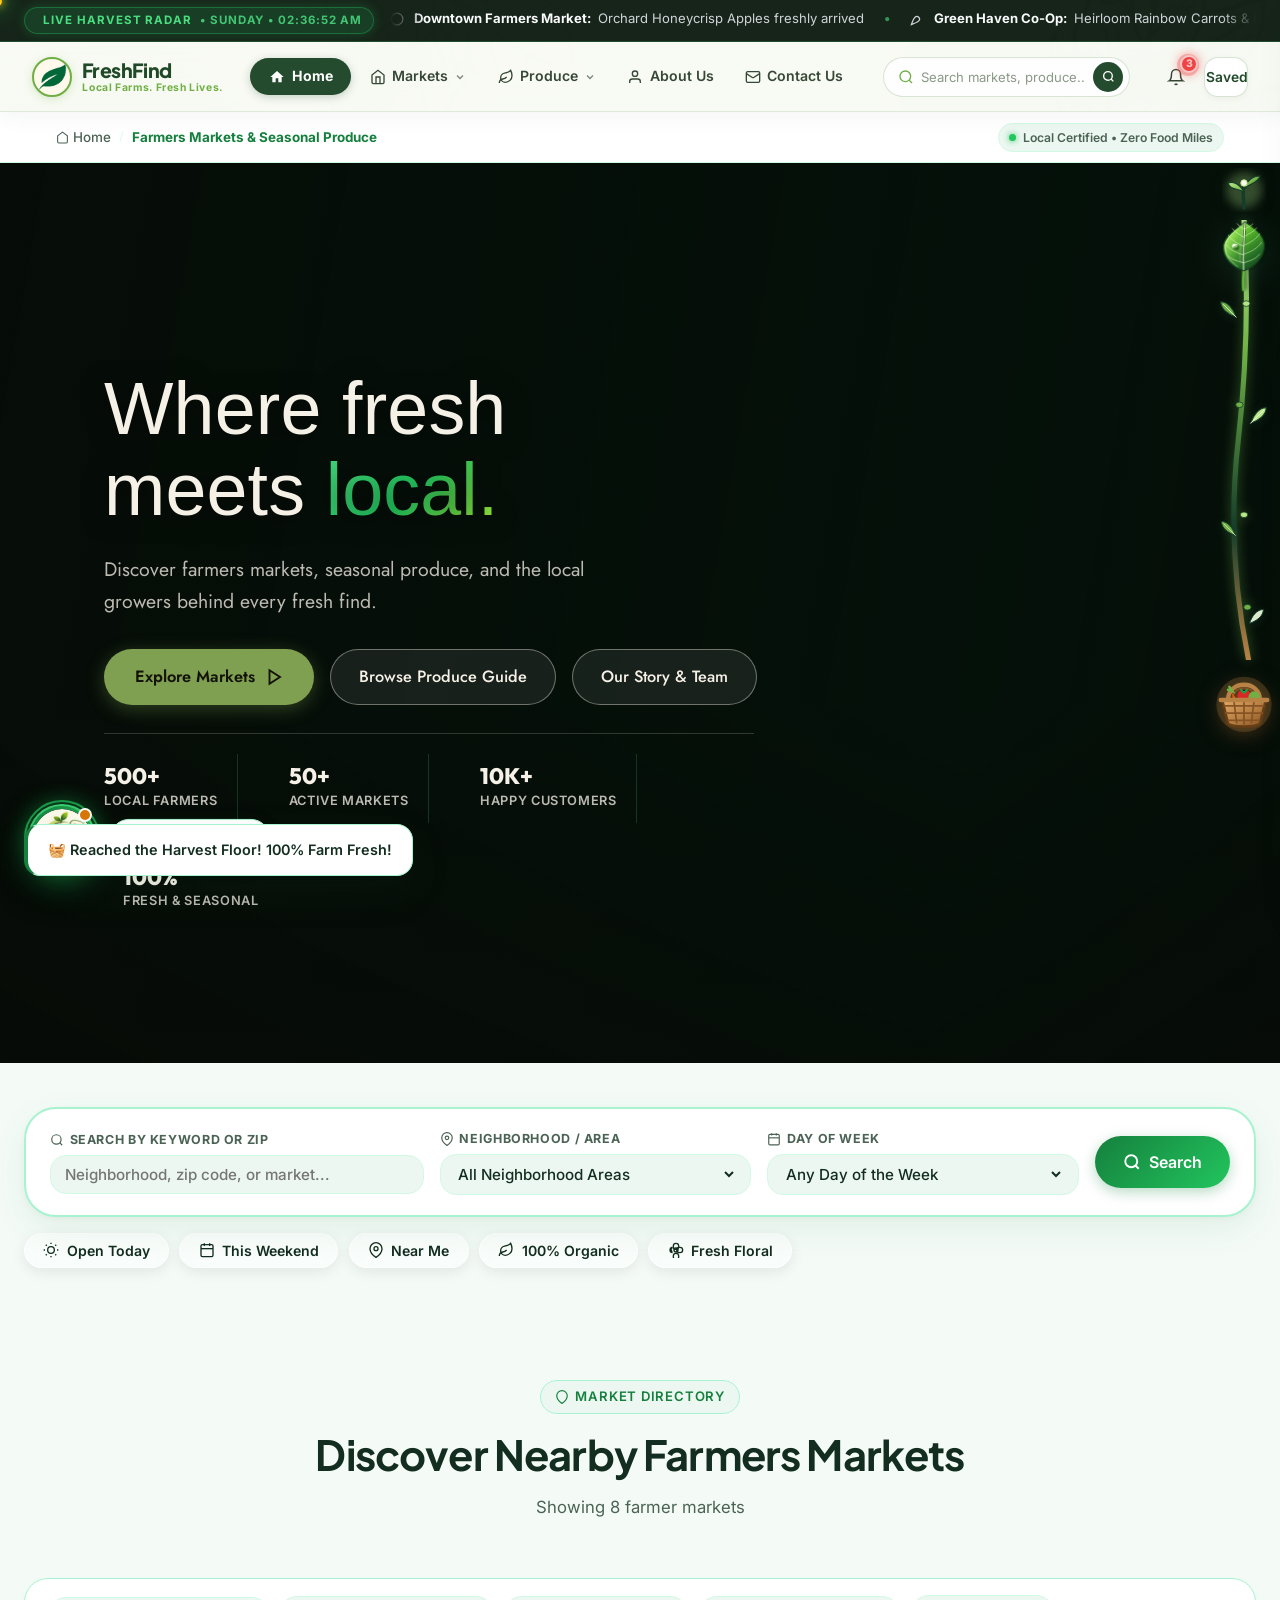
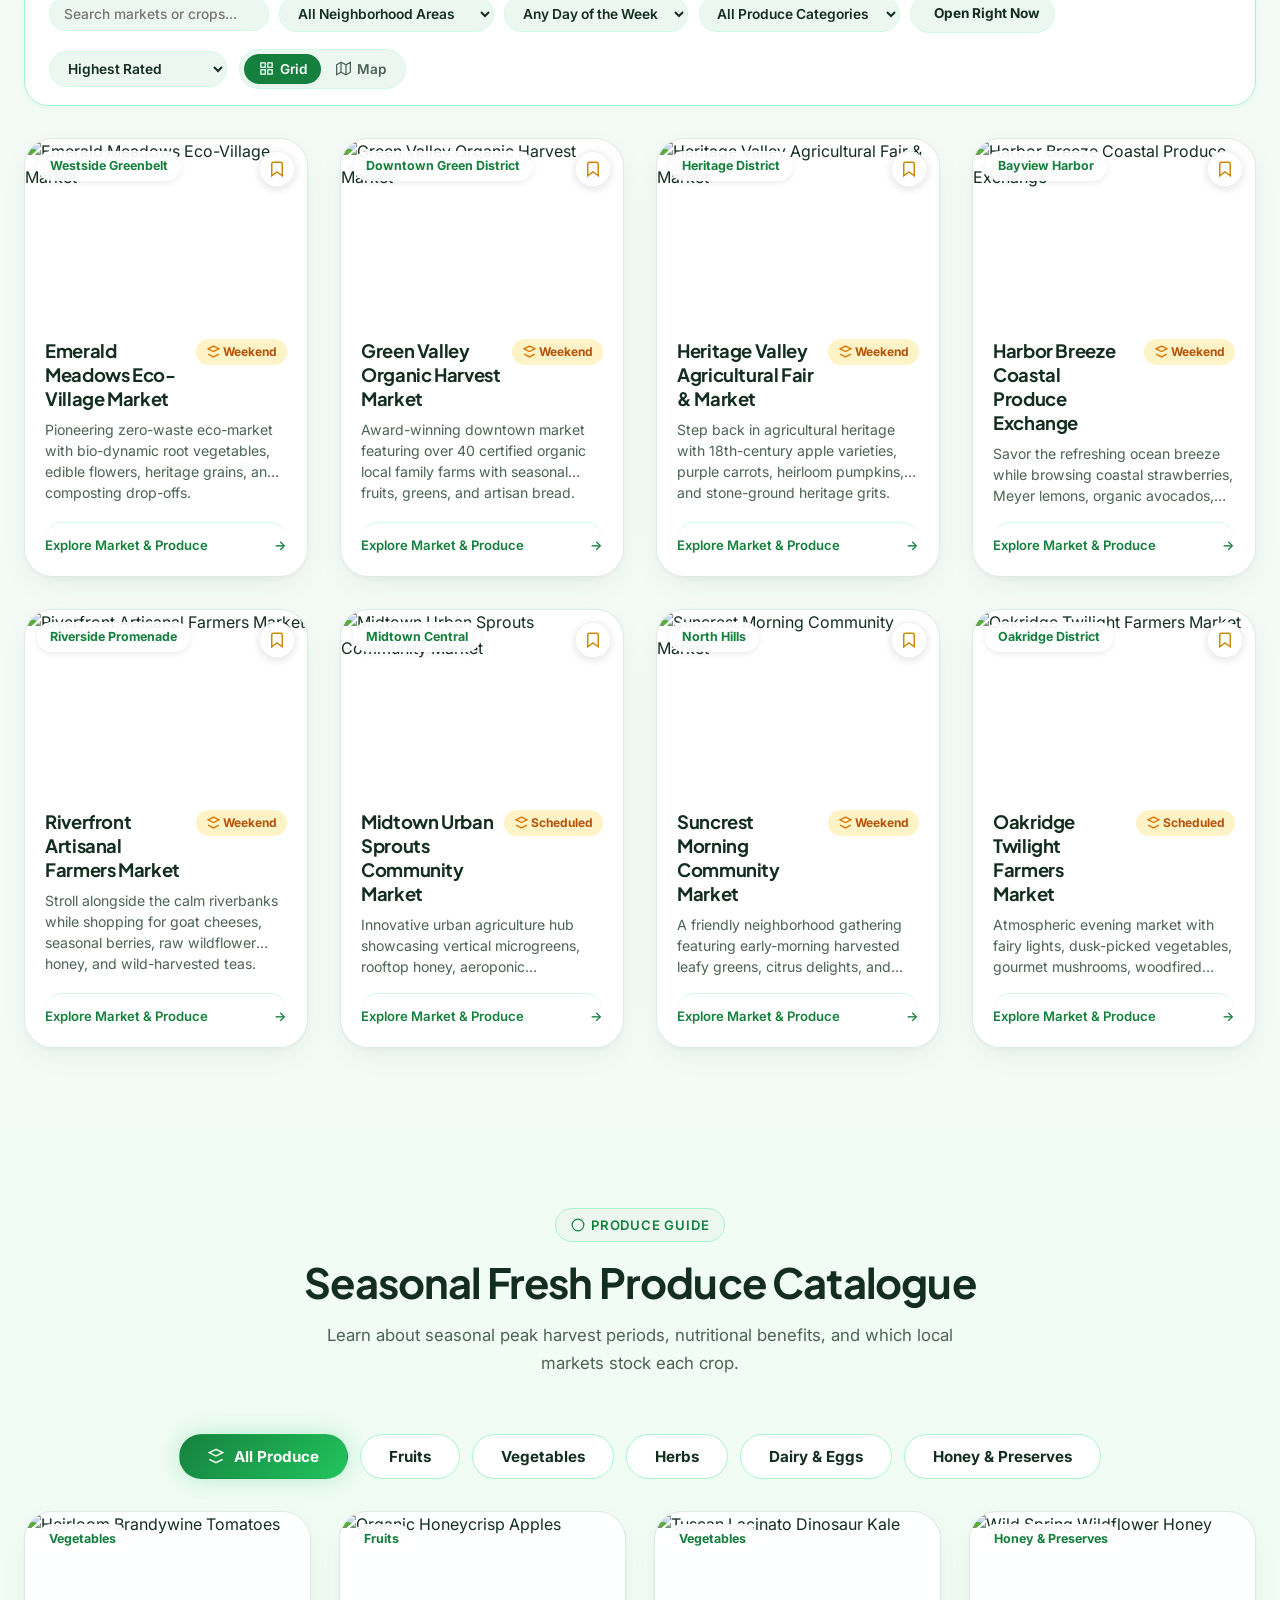
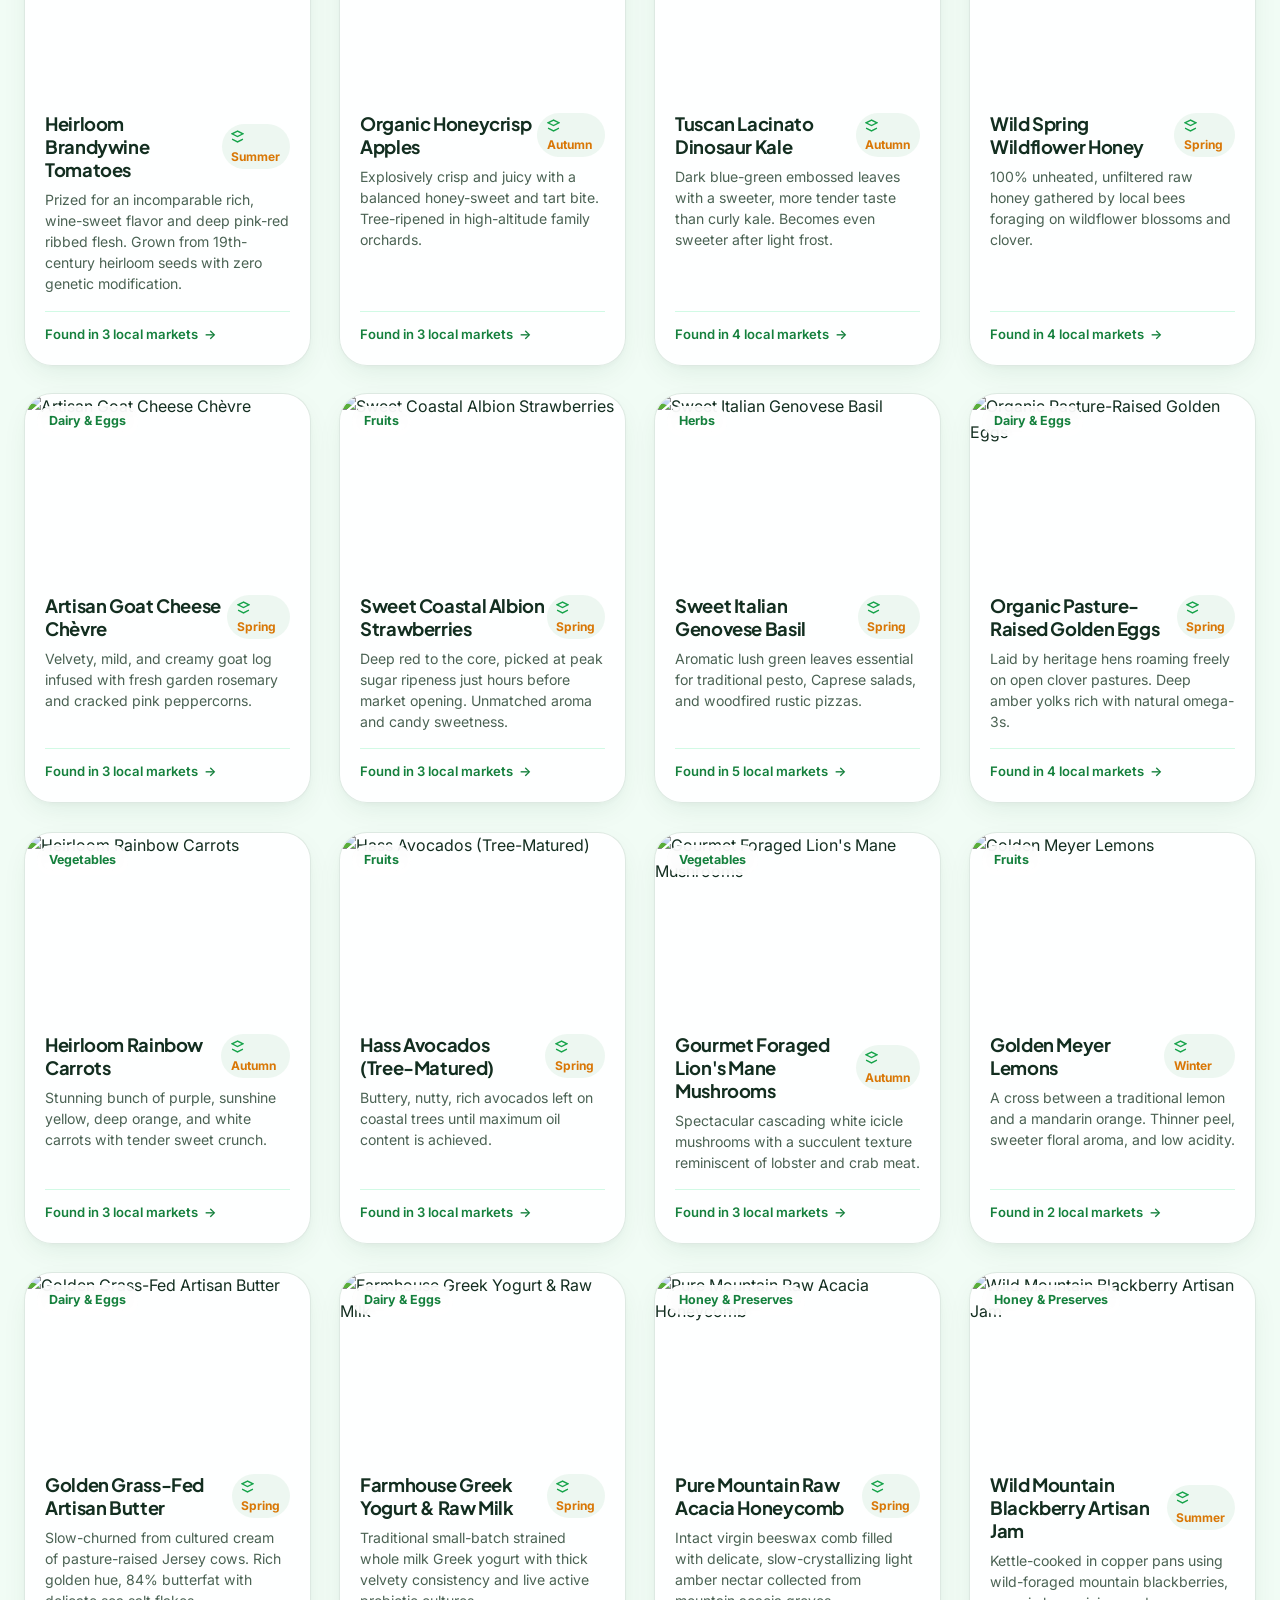
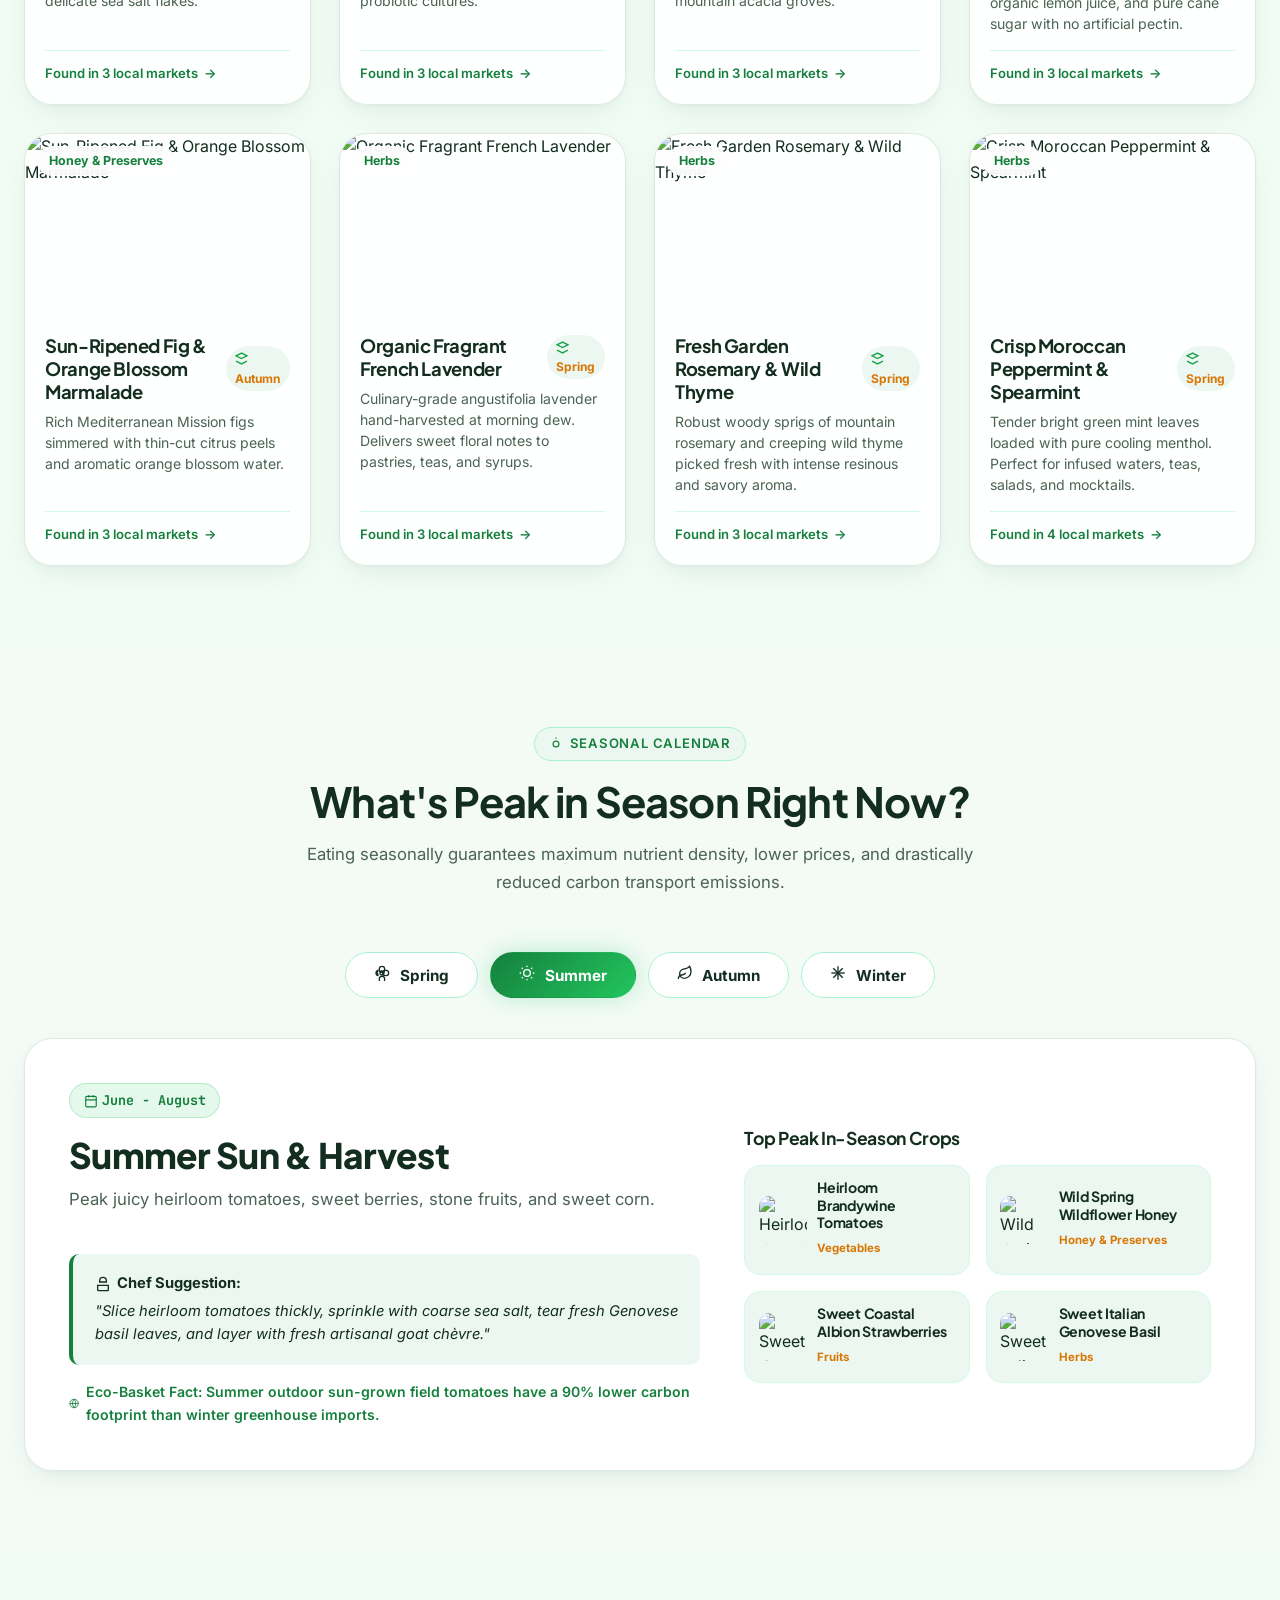
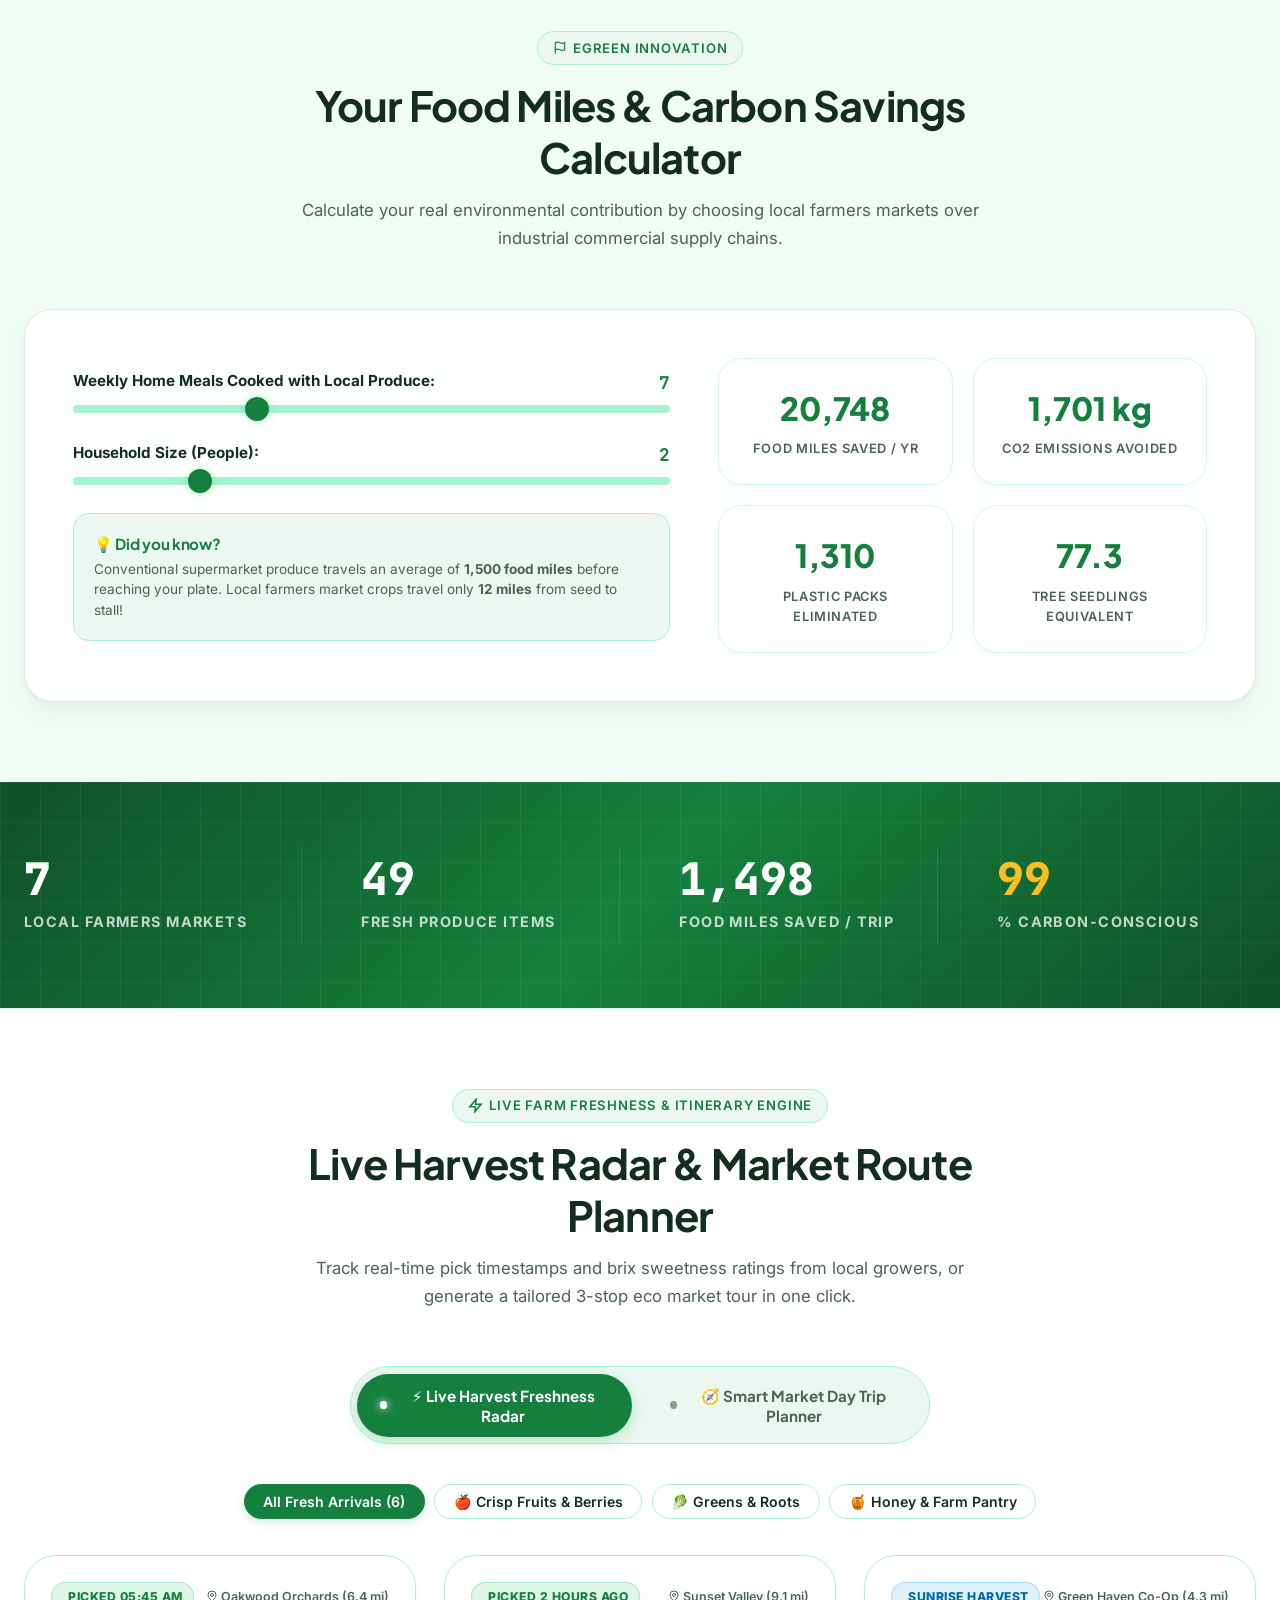
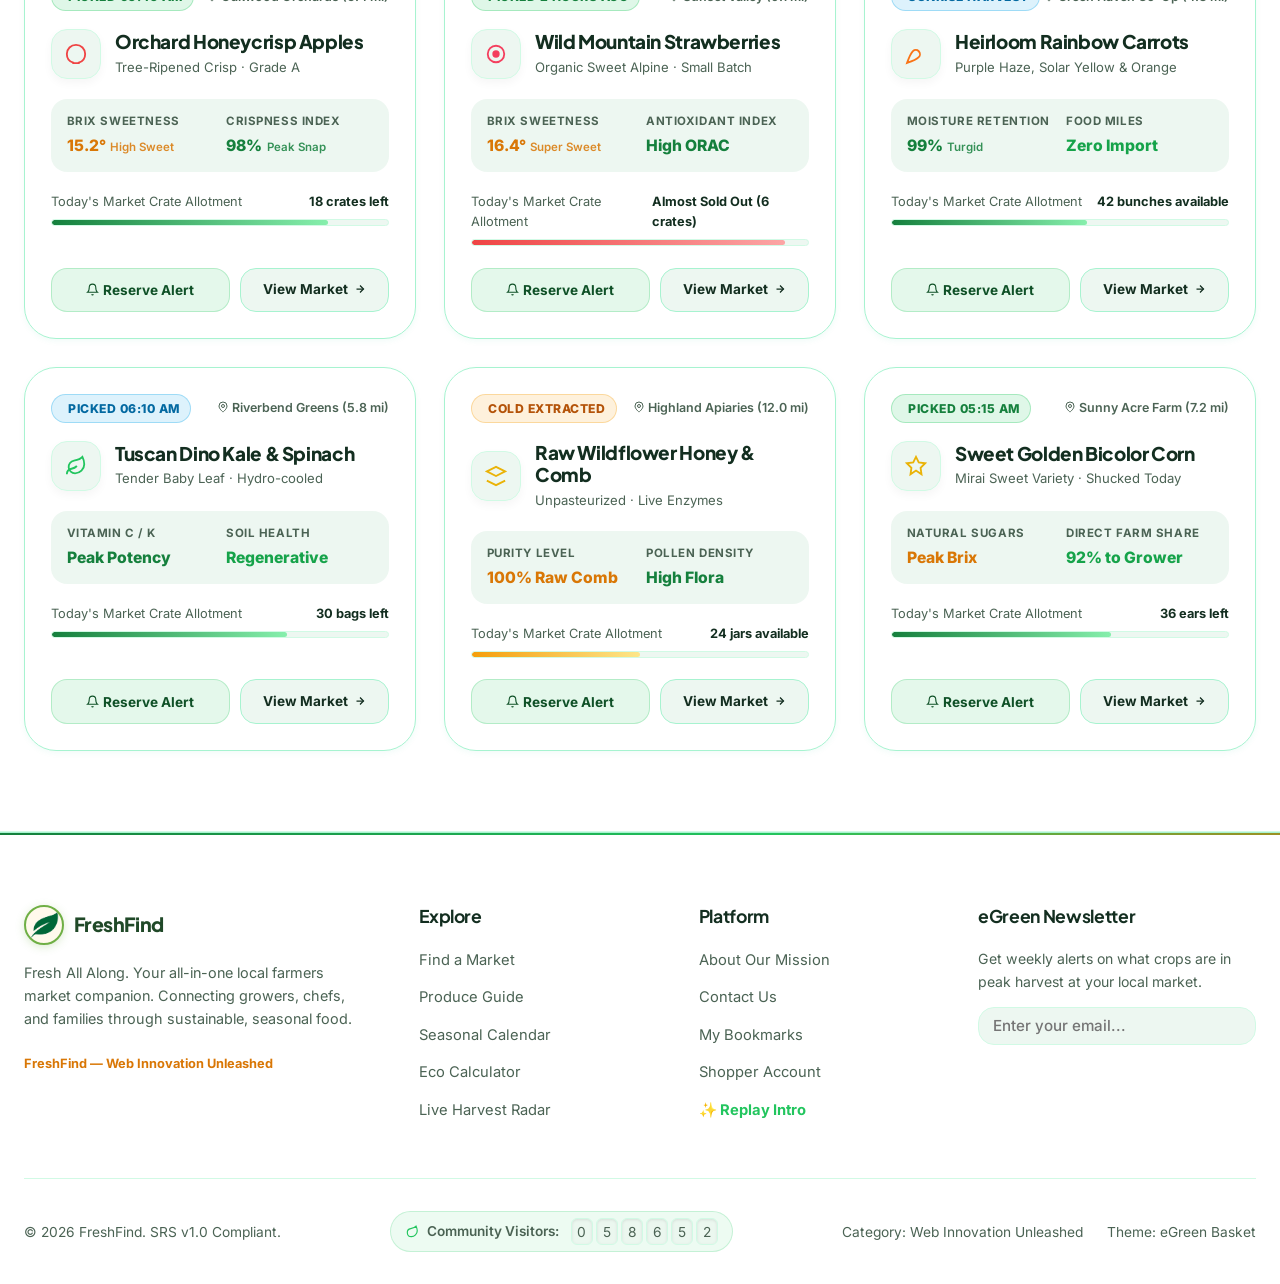
==== index.html @ 316eee08 "Complete FreshFind platform: VIP cards, seasonal calendar, bookmarks, live radar and clean UI" ====
<!DOCTYPE html>
<html lang="en" data-theme="light">
<head>
  <meta charset="UTF-8">
  <meta name="viewport" content="width=device-width, initial-scale=1.0">
  <title>FreshFind — Fresh All Along | eGreen Basket</title>
  <meta name="description" content="Discover nearby local farmers markets, check live operating schedules, explore fresh seasonal produce, and compute your eco-savings.">
  <meta name="keywords" content="FreshFind, Farmers Market, Organic Produce, Sustainable Agriculture, eGreen Basket">
  <meta name="author" content="FreshFind Innovation Team">

  <!-- Open Graph / Meta -->
  <meta property="og:title" content="FreshFind — Fresh All Along">
  <meta property="og:description" content="Find nearby farmers markets, live open schedules, seasonal crops, and eco footprint calculation.">
  <meta property="og:type" content="website">

  <!-- Google Fonts: Permanent Marker, Jost, Caveat, Playfair Display, Outfit, Plus Jakarta Sans, Inter, JetBrains Mono -->
  <link rel="preconnect" href="https://fonts.googleapis.com">
  <link rel="preconnect" href="https://fonts.gstatic.com" crossorigin>
  <link href="https://fonts.googleapis.com/css2?family=Caveat:wght@600;700&family=Inter:wght@400;500;600;700&family=JetBrains+Mono:wght@500;700;800&family=Jost:wght@400;500;600;700&family=Outfit:wght@400;500;600;700;800;900&family=Permanent+Marker&family=Playfair+Display:ital,wght@0,600;0,700;0,900;1,600;1,700&family=Plus+Jakarta+Sans:wght@500;600;700;800&display=swap" rel="stylesheet">

  <!-- Leaflet CSS for Interactive Real-Time Maps (Zero API Key needed) -->
  <link rel="stylesheet" href="https://unpkg.com/leaflet@1.9.4/dist/leaflet.css" integrity="sha256-p4NxAoJBhIIN+hmNHrzRCf9tD/miZyoHS5obTRR9BMY=" crossorigin=""/>


  <!-- FreshFind Stylesheets -->
  <link rel="stylesheet" href="css/intro.css">
  <link rel="stylesheet" href="css/main.css">
  <link rel="stylesheet" href="css/components.css">
  <link rel="stylesheet" href="css/animations.css">
  <link rel="stylesheet" href="css/responsive.css">

  <!-- GSAP & ScrollTrigger for High-Performance Scrollytelling -->
  <script src="https://cdnjs.cloudflare.com/ajax/libs/gsap/3.12.2/gsap.min.js"></script>
  <script src="https://cdnjs.cloudflare.com/ajax/libs/gsap/3.12.2/ScrollTrigger.min.js"></script>

  <!-- FreshFind Standalone Intro Controller (Immediate availability) -->
  <script src="js/introController.js"></script>

  <link rel="icon" type="image/png" href="assets/images/freshfind_logo.png">
</head>
<body>

  <!-- Background Ambient Glow Orbs -->
  <div class="bg-ambient-orb bg-ambient-orb-1" aria-hidden="true"></div>
  <div class="bg-ambient-orb bg-ambient-orb-2" aria-hidden="true"></div>
  <div class="bg-ambient-orb bg-ambient-orb-3" aria-hidden="true"></div>

  <!-- 🌿 User-Specified Botanical Garden Background Pattern (40% Opacity) -->
  <div class="site-bg-pattern" aria-hidden="true"></div>

  <!-- ==========================================================================
       🌿 CREAM THEME ORGANIC INTRO OVERLAY (Auto-Dismissing, Zero-Overlap)
       ========================================================================== -->
  <section id="scrollyIntroSection" aria-label="FreshFind Introduction">
    <!-- Intro Brand Header: Logo with Text & INTRO Badge -->
    <div class="intro-brand-header" id="introBrandHeader">
      <div class="intro-brand-logo-icon">
        <img src="assets/images/freshfind_logo.png" alt="FreshFind Organic Logo" class="intro-brand-logo-img">
      </div>
      <div class="intro-brand-text-col">
        <div class="intro-brand-title-wrap">
          <span class="intro-brand-name">FreshFind</span>
          <span class="intro-badge-pill">INTRO</span>
        </div>
        <span class="intro-brand-tagline">Fresh All Along</span>
      </div>
    </div>

    <!-- Intro Floating Stage Tracker -->
    <div class="intro-stage-tracker" id="introStageTracker">
      <div id="introNavBadge" class="intro-nav-badge"></div>
      <span id="introNavStageLabel" class="intro-nav-label">Stage I: The Harvest Basket</span>
    </div>

    <!-- Quick Skip to Platform Button -->
    <button type="button" class="intro-skip-btn" id="introSkipBtn" onclick="window.dismissFreshFindIntro()" aria-label="Skip to Platform">
      <span>Skip Intro</span>
      <svg width="14" height="14" viewBox="0 0 24 24" fill="none" stroke="currentColor" stroke-width="2.5"><line x1="5" y1="12" x2="19" y2="12"/><polyline points="12 5 19 12 12 19"/></svg>
    </button>

    <!-- PINNED VIEWPORT: Contained Inside Intro Host -->
    <div id="pin-viewport">
      <!-- Background Typography Layer -->
      <div class="bg-text-layer">
        <h2 id="bg-text-fresh">FRESH</h2>
        <h2 id="bg-text-harvest">ORGANIC</h2>
      </div>

      <!-- Ambient Glow Backing -->
      <div class="ambient-glow-container">
        <div id="ambient-glow"></div>
      </div>

      <!-- PRODUCT & BASKET ANIMATION LAYER -->
      <div class="scene-wrapper">
        <div id="scene-container">
          <!-- Vegetable 1: Carrot -->
          <div id="veg-carrot" class="produce-item">
            <img src="assets/intro/carrot.png" alt="Carrot">
          </div>

          <!-- Vegetable 2: Broccoli -->
          <div id="veg-broccoli" class="produce-item">
            <img src="assets/intro/broccoli.png" alt="Broccoli">
          </div>

          <!-- Vegetable 3: Tomato -->
          <div id="veg-tomato" class="produce-item">
            <img src="assets/intro/tomato.png" alt="Tomato">
          </div>

          <!-- Vegetable 4: Corn -->
          <div id="veg-corn" class="produce-item">
            <img src="assets/intro/corn.png" alt="Corn">
          </div>

          <!-- Vegetable 5: Grapes -->
          <div id="veg-grapes" class="produce-item">
            <img src="assets/intro/grapes.png" alt="Grapes">
          </div>

          <!-- Vegetable 6: Pineapple -->
          <div id="veg-pineapple" class="produce-item">
            <img src="assets/intro/pineapple.png" alt="Pineapple">
          </div>

          <!-- Main Basket Asset -->
          <div id="basket-wrapper" class="floating-basket">
            <img src="assets/intro/basket.png" alt="Fresh Harvest Basket">
          </div>
        </div>
      </div>
    </div>

    <!-- Interactive Overlay Card (Bottom Center) -->
    <div class="intro-action-card" id="introActionCard">
      <span class="intro-action-tagline">
        <svg width="14" height="14" viewBox="0 0 24 24" fill="none" stroke="currentColor" stroke-width="2.5"><path d="M12 2L2 7l10 5 10-5-10-5z"/><path d="M2 17l10 5 10-5"/></svg>
        Pure &amp; Organic Harvest
      </span>
      <h2 class="intro-action-heading">Daily <span>Harvest</span> Basket</h2>
      <p class="intro-action-sub">Fresh produce hand-picked from verified local family growers.</p>
      <div class="intro-action-btn-row">
        <button type="button" class="intro-enter-btn" id="enterPlatformBtn" onclick="window.dismissFreshFindIntro()">
          <span>Enter FreshFind Platform</span>
          <span class="intro-countdown-pill" id="introCountdownNum">3</span>
        </button>
      </div>
    </div>
  </section>

  <!-- 🌾 Live Farm Harvest & Market Stream Ticker (Placed Above Navigation Bar) -->
  <div class="top-live-ticker-wrap">
    <div class="ticker-pill">
      <span class="pulse-dot"></span>
      <span>LIVE HARVEST RADAR</span>
      <span style="opacity:.85;">• <span id="tickerDay"></span> • <span id="tickerClock"></span></span>
    </div>
    <div class="ticker-marquee">
      <div class="ticker-track" id="heroTickerTrack">
        <span class="ticker-item"><svg class="card-svg-icon" viewBox="0 0 24 24" fill="none" stroke="#22c55e" stroke-width="2"><path d="M12 2a10 10 0 0 0-10 10c0 4.4 2.9 8.2 7 9.5V22h6v-.5c4.1-1.3 7-5.1 7-9.5A10 10 0 0 0 12 2z"/></svg> <strong>Downtown Farmers Market:</strong> Orchard Honeycrisp Apples freshly arrived</span>
        <span class="ticker-sep">•</span>
        <span class="ticker-item"><svg class="card-svg-icon" viewBox="0 0 24 24" fill="none" stroke="#f97316" stroke-width="2"><path d="M2.27 21.7s9.87-3.5 12.73-6.36a4.5 4.5 0 0 0-6.36-6.37C5.78 11.84 2.27 21.7 2.27 21.7z"/></svg> <strong>Green Haven Co-Op:</strong> Heirloom Rainbow Carrots &amp; Baby Spinach in stock</span>
        <span class="ticker-sep">•</span>
        <span class="ticker-item"><svg class="card-svg-icon" viewBox="0 0 24 24" fill="none" stroke="#ef4444" stroke-width="2"><circle cx="12" cy="12" r="9"/></svg> <strong>Sunset Valley:</strong> Organic Wild Strawberries picked 2 hours ago</span>
        <span class="ticker-sep">•</span>
        <span class="ticker-item"><svg class="card-svg-icon" viewBox="0 0 24 24" fill="none" stroke="#eab308" stroke-width="2"><path d="M12 2L2 7l10 5 10-5-10-5z"/></svg> <strong>Highland Apiaries:</strong> Raw Wildflower Comb Honey restocked</span>
        <span class="ticker-sep">•</span>
        <span class="ticker-item"><svg class="card-svg-icon" viewBox="0 0 24 24" fill="none" stroke="#eab308" stroke-width="2"><polygon points="12 2 15 8 22 9 17 14 18 21 12 17 6 21 7 14 2 9 9 8 12 2"/></svg> <strong>Riverbend Growers:</strong> Sweet Golden Corn freshly picked</span>
        <span class="ticker-sep">•</span>
        <span class="ticker-item"><svg class="card-svg-icon" viewBox="0 0 24 24" fill="none" stroke="#22c55e" stroke-width="2"><path d="M11 20A7 7 0 0 1 9.8 6.1C15.5 5 17 4.48 19 2c1 2 2 4.18 2 8 0 5.5-4.78 10-10 10Z"/></svg> <strong>Valley Organics:</strong> Hass Avocados &amp; Sweet Basil Microgreens ready</span>
        <span class="ticker-sep">•</span>
        <span class="ticker-item"><svg class="card-svg-icon" viewBox="0 0 24 24" fill="none" stroke="#16a34a" stroke-width="2"><path d="M12 2L2 7l10 5 10-5-10-5z"/><path d="M2 17l10 5 10-5"/></svg> <strong>Northridge Farm:</strong> Crisp Purple Broccoli &amp; Kale picked at sunrise</span>
      </div>
    </div>
  </div>

  <!-- Header & Navigation -->
  <!-- Floating Island Header & Navigation (Reference Matched) -->
  <header class="site-header-wrapper">
    <div class="site-navbar-capsule">
      <!-- 1. Brand Logo -->
      <a href="#home" class="brand-logo" id="brandLogoLink" title="FreshFind - Local Farms. Fresh Lives.">
        <div class="brand-logo-icon">
          <img src="assets/images/freshfind_logo.png" alt="FreshFind Organic Logo" class="brand-logo-img">
        </div>
        <div class="brand-logo-text">
          <span class="brand-name">FreshFind</span>
          <span class="brand-sub">Local Farms. Fresh Lives.</span>
        </div>
      </a>

      <!-- 2. Navigation Menu Links -->
      <nav class="main-nav" id="mainNav">
        <!-- Home -->
        <a href="#home" class="nav-item-pill active">
          <svg class="nav-icon" viewBox="0 0 24 24" width="16" height="16" fill="currentColor">
            <path d="M10 20v-6h4v6h5v-8h3L12 3 2 12h3v8z"/>
          </svg>
          <span>Home</span>
        </a>

        <!-- Markets -->
        <div class="nav-dropdown-wrap">
          <a href="#directory" class="nav-item-link">
            <svg class="nav-icon" viewBox="0 0 24 24" width="16" height="16" fill="none" stroke="currentColor" stroke-width="2">
              <path d="M3 9l9-7 9 7v11a2 2 0 0 1-2 2H5a2 2 0 0 1-2-2z"/>
              <polyline points="9 22 9 12 15 12 15 22"/>
            </svg>
            <span>Markets</span>
            <svg class="chevron-icon" viewBox="0 0 24 24" width="12" height="12" fill="none" stroke="currentColor" stroke-width="2.5"><polyline points="6 9 12 15 18 9"/></svg>
          </a>
          <div class="nav-dropdown-menu">
            <a href="#directory" class="dropdown-link">All Farmers Markets</a>
            <a href="#directory" class="dropdown-link" onclick="window.freshFindApp?.marketDirectory?.setQuickFilter?.('open-now')">Open Right Now</a>
            <a href="#directory" class="dropdown-link" onclick="window.freshFindApp?.marketDirectory?.setQuickFilter?.('weekend')">Weekend Markets</a>
          </div>
        </div>

        <!-- Produce -->
        <div class="nav-dropdown-wrap">
          <a href="#produce" class="nav-item-link">
            <svg class="nav-icon" viewBox="0 0 24 24" width="16" height="16" fill="none" stroke="currentColor" stroke-width="2">
              <path d="M11 20A7 7 0 0 1 9.8 6.1C15.5 5 17 4.48 19 2c1 2 2 4.18 2 8 0 5.5-4.78 10-10 10Z"/>
              <path d="M2 21c0-3 1.85-5.36 5.08-6C9.5 14.52 12 13 13 12"/>
            </svg>
            <span>Produce</span>
            <svg class="chevron-icon" viewBox="0 0 24 24" width="12" height="12" fill="none" stroke="currentColor" stroke-width="2.5"><polyline points="6 9 12 15 18 9"/></svg>
          </a>
          <div class="nav-dropdown-menu">
            <a href="#produce" class="dropdown-link">Seasonal Produce Guide</a>
            <a href="#seasonal" class="dropdown-link">Harvest Calendar</a>
            <a href="#eco-calculator" class="dropdown-link">Eco Calculator</a>
            <a href="#harvest-radar" class="dropdown-link" style="color:var(--primary);font-weight:700;">⚡ Live Harvest Radar →</a>
          </div>
        </div>

        <!-- About Us (Direct Page Link) -->
        <a href="about.html" class="nav-item-link" id="navLinkAbout">
          <svg class="nav-icon" viewBox="0 0 24 24" width="16" height="16" fill="none" stroke="currentColor" stroke-width="2">
            <path d="M20 21v-2a4 4 0 0 0-4-4H8a4 4 0 0 0-4 4v2"></path>
            <circle cx="12" cy="7" r="4"></circle>
          </svg>
          <span>About Us</span>
        </a>

        <!-- Contact Us (Direct Page Link) -->
        <a href="contact.html" class="nav-item-link" id="navLinkContact">
          <svg class="nav-icon" viewBox="0 0 24 24" width="16" height="16" fill="none" stroke="currentColor" stroke-width="2">
            <rect width="20" height="16" x="2" y="4" rx="2"></rect>
            <path d="m22 7-8.97 5.7a1.94 1.94 0 0 1-2.06 0L2 7"></path>
          </svg>
          <span>Contact Us</span>
        </a>
      </nav>

      <!-- 3. Integrated Search Bar -->
      <div class="nav-search-bar" id="navSearchBar">
        <svg class="nav-search-lens" viewBox="0 0 24 24" width="16" height="16" fill="none" stroke="currentColor" stroke-width="2">
          <circle cx="11" cy="11" r="8"></circle>
          <line x1="21" y1="21" x2="16.65" y2="16.65"></line>
        </svg>
        <input type="text" id="navSearchInput" placeholder="Search markets, produce..." aria-label="Search markets and produce">
        <button id="navSearchSubmitBtn" class="nav-search-btn" title="Search" aria-label="Submit Search">
          <svg viewBox="0 0 24 24" width="13" height="13" fill="none" stroke="currentColor" stroke-width="2.5">
            <circle cx="11" cy="11" r="8"></circle>
            <line x1="21" y1="21" x2="16.65" y2="16.65"></line>
          </svg>
        </button>
      </div>

      <!-- 4. Right Action Buttons: Notification Bell (3), User Avatar, Cart/Basket (2) (Matched to Mockup) -->
      <div class="nav-actions-group">
        <!-- Notification Bell with Badge -->
        <button id="navNotifyBtn" class="nav-icon-circle-btn nav-notify-has-badge" title="Market Updates & Alerts" aria-label="Notifications">
          <svg viewBox="0 0 24 24" width="18" height="18" fill="none" stroke="currentColor" stroke-width="2">
            <path d="M18 8A6 6 0 0 0 6 8c0 7-3 9-3 9h18s-3-2-3-9"></path>
            <path d="M13.73 21a2 2 0 0 1-3.46 0"></path>
          </svg>
          <span class="nav-notify-count-badge">3</span>
        </button>

        <!-- Saved Bookmarks Pill (Bookmark Ribbon Icon) -->
        <button id="navCartBtn" class="nav-cart-pill-btn" title="Saved Bookmarks" aria-label="Saved Bookmarks">
          <svg viewBox="0 0 24 24" width="18" height="18" fill="none" stroke="currentColor" stroke-width="2" stroke-linecap="round" stroke-linejoin="round">
            <path d="M19 21l-7-5-7 5V5a2 2 0 0 1 2-2h10a2 2 0 0 1 2 2z"></path>
          </svg>
          <span class="nav-cart-label">Saved</span>
          <span id="headerBookmarkBadge" class="nav-cart-badge">0</span>
        </button>

        <!-- Mobile Hamburger Toggle -->
        <button id="mobileMenuToggle" class="mobile-menu-toggle" aria-label="Toggle Navigation">
          <svg width="22" height="22" viewBox="0 0 24 24" fill="none" stroke="currentColor" stroke-width="2"><line x1="3" y1="12" x2="21" y2="12"></line><line x1="3" y1="6" x2="21" y2="6"></line><line x1="3" y1="18" x2="21" y2="18"></line></svg>
        </button>
      </div>
    </div>
  </header>

  <!-- Breadcrumb Navigation (Directly Below Navbar) -->
  <nav class="breadcrumb-container" id="globalBreadcrumbContainer" aria-label="Breadcrumb">
    <div class="container breadcrumb-inner">
      <ul class="breadcrumb-list" id="breadcrumbList">
        <li class="breadcrumb-item">
          <a href="#home">
            <svg viewBox="0 0 24 24" width="13" height="13" fill="none" stroke="currentColor" stroke-width="2" style="vertical-align:-1px;margin-right:4px;"><path d="m3 9 9-7 9 7v11a2 2 0 0 1-2 2H5a2 2 0 0 1-2-2z"/></svg>
            Home
          </a>
        </li>
        <li class="breadcrumb-sep">/</li>
        <li class="breadcrumb-item active" id="breadcrumbActiveItem">Farmers Markets &amp; Seasonal Produce</li>
      </ul>
      <div class="breadcrumb-status-pill">
        <span class="live-pulse-dot"></span>
        <span>Local Certified • Zero Food Miles</span>
      </div>
    </div>
  </nav>

  <main>

     <!-- ============================================================
          HERO SECTION — Fresh Finds Video Hero
          ============================================================ -->
     <section class="hero" id="home">
      <video autoplay muted loop playsinline preload="auto">
        <source src="assets/video/hero_video.mp4" type="video/mp4">
      </video>

      <div class="hero-content">
        
        <h1>Where fresh<br>meets <span>local.</span></h1>
        <p class="sub">Discover farmers markets, seasonal produce, and the local growers behind every fresh find.</p>
        <div class="cta-row">
          <a href="#directory" class="btn-hero-primary">
            Explore Markets
            <svg viewBox="0 0 24 24" width="18" height="18" fill="none" stroke="currentColor" stroke-width="2.5"><polygon points="6 3 20 12 6 21 6 3"/></svg>
          </a>
          <a href="#produce" class="btn-hero-secondary">
            Browse Produce Guide
          </a>
          <a href="about.html" class="btn-hero-secondary">
            Our Story &amp; Team
          </a>
        </div>

        <!-- Live Platform Stats Ribbon -->
        <div class="hero-stats-ribbon">
          <div class="stat-item">
            <strong id="statFarmersNum">500+</strong>
            <span>Local Farmers</span>
          </div>
          <div class="stat-item">
            <strong id="statMarketsNum">50+</strong>
            <span>Active Markets</span>
          </div>
          <div class="stat-item">
            <strong id="statCustomersNum">10K+</strong>
            <span>Happy Customers</span>
          </div>
          <div class="stat-item">
            <strong>100%</strong>
            <span>Fresh &amp; Seasonal</span>
          </div>
        </div>
      </div>
    </section>

    <!-- 🔍 Quick Find Search Bar & Live Harvest Radar (Smooth Transition into Directory) -->
    <section id="quickFindSection" class="quick-find-transition-section">
      <div class="container">
        <div class="quick-find-bar">
          <div class="find-input-group">
            <label for="heroSearchInput">
              <svg width="14" height="14" viewBox="0 0 24 24" fill="none" stroke="currentColor" stroke-width="2"><circle cx="11" cy="11" r="8"></circle><line x1="21" y1="21" x2="16.65" y2="16.65"></line></svg>
              Search by Keyword or Zip
            </label>
            <div class="find-input-wrap">
              <input type="text" id="heroSearchInput" placeholder="Neighborhood, zip code, or market...">
            </div>
          </div>

          <div class="find-input-group">
            <label for="heroAreaSelect">
              <svg width="14" height="14" viewBox="0 0 24 24" fill="none" stroke="currentColor" stroke-width="2"><path d="M21 10c0 7-9 13-9 13s-9-6-9-13a9 9 0 0 1 18 0z"></path><circle cx="12" cy="10" r="3"></circle></svg>
              Neighborhood / Area
            </label>
            <div class="find-input-wrap">
              <select id="heroAreaSelect">
                <option value="all">All Neighborhood Areas</option>
              </select>
            </div>
          </div>

          <div class="find-input-group">
            <label for="heroDaySelect">
              <svg width="14" height="14" viewBox="0 0 24 24" fill="none" stroke="currentColor" stroke-width="2"><rect x="3" y="4" width="18" height="18" rx="2" ry="2"></rect><line x1="16" y1="2" x2="16" y2="6"></line><line x1="8" y1="2" x2="8" y2="6"></line><line x1="3" y1="10" x2="21" y2="10"></line></svg>
              Day of Week
            </label>
            <div class="find-input-wrap">
              <select id="heroDaySelect">
                <option value="all">Any Day of the Week</option>
                <option value="Monday">Monday</option>
                <option value="Tuesday">Tuesday</option>
                <option value="Wednesday">Wednesday</option>
                <option value="Thursday">Thursday</option>
                <option value="Friday">Friday</option>
                <option value="Saturday">Saturday</option>
                <option value="Sunday">Sunday</option>
              </select>
            </div>
          </div>

          <button id="heroSearchBtn" class="btn-primary quick-find-btn">
            <svg width="18" height="18" viewBox="0 0 24 24" fill="none" stroke="currentColor" stroke-width="2.5"><circle cx="11" cy="11" r="8"></circle><line x1="21" y1="21" x2="16.65" y2="16.65"></line></svg>
            <span>Search</span>
          </button>
        </div>

        <!-- 🌟 Quick Filter Pills -->
        <div class="hero-quick-filter-pills" id="heroQuickPills">
          <button class="hero-pill-btn" data-filter="open-today">
            <svg class="pill-icon" viewBox="0 0 24 24" fill="none" stroke="currentColor" stroke-width="2"><circle cx="12" cy="12" r="5"/><line x1="12" y1="1" x2="12" y2="3"/><line x1="12" y1="21" x2="12" y2="23"/><line x1="4.22" y1="4.22" x2="5.64" y2="5.64"/><line x1="18.36" y1="18.36" x2="19.78" y2="19.78"/><line x1="1" y1="12" x2="3" y2="12"/><line x1="21" y1="12" x2="23" y2="12"/><line x1="4.22" y1="19.78" x2="5.64" y2="18.36"/><line x1="18.36" y1="5.64" x2="19.78" y2="4.22"/></svg>
            <span>Open Today</span>
          </button>
          <button class="hero-pill-btn" data-filter="weekend">
            <svg class="pill-icon" viewBox="0 0 24 24" fill="none" stroke="currentColor" stroke-width="2"><rect x="3" y="4" width="18" height="18" rx="2" ry="2"/><line x1="16" y1="2" x2="16" y2="6"/><line x1="8" y1="2" x2="8" y2="6"/><line x1="3" y1="10" x2="21" y2="10"/></svg>
            <span>This Weekend</span>
          </button>
          <button class="hero-pill-btn" data-filter="near-me">
            <svg class="pill-icon" viewBox="0 0 24 24" fill="none" stroke="currentColor" stroke-width="2"><path d="M21 10c0 7-9 13-9 13s-9-6-9-13a9 9 0 0 1 18 0z"/><circle cx="12" cy="10" r="3"/></svg>
            <span>Near Me</span>
          </button>
          <button class="hero-pill-btn" data-filter="organic">
            <svg class="pill-icon" viewBox="0 0 24 24" fill="none" stroke="currentColor" stroke-width="2"><path d="M11 20A7 7 0 0 1 9.8 6.1C15.5 5 17 4.48 19 2c1 2 2 4.18 2 8 0 5.5-4.78 10-10 10Z"/><path d="M2 21c0-3 1.85-5.36 5.08-6C9.5 14.52 12 13 13 12"/></svg>
            <span>100% Organic</span>
          </button>
          <button class="hero-pill-btn" data-filter="flowers">
            <svg class="pill-icon" viewBox="0 0 24 24" fill="none" stroke="currentColor" stroke-width="2"><circle cx="12" cy="12" r="3"/><path d="M12 2a4 4 0 0 0-4 4v1a4 4 0 0 0 8 0V6a4 4 0 0 0-4-4z"/><path d="M12 17a4 4 0 0 0-4 4v1a4 4 0 0 0 8 0v-1a4 4 0 0 0-4-4z"/><path d="M22 12a4 4 0 0 0-4-4h-1a4 4 0 0 0 0 8h1a4 4 0 0 0 4-4z"/><path d="M2 12a4 4 0 0 0 4-4h1a4 4 0 0 0 0 8H6a4 4 0 0 0-4-4z"/></svg>
            <span>Fresh Floral</span>
          </button>
        </div>
      </div>
    </section>

    <!-- Breadcrumb Navigation Bar (SRS Mandatory) -->
    

    <!-- 📍 Market Directory Section -->
    <section id="directory" class="section">
      <div class="container">
        <div class="section-title-wrap reveal-on-scroll">
          <span class="section-tag">
            <svg width="14" height="14" viewBox="0 0 24 24" fill="none" stroke="currentColor" stroke-width="2"><path d="M21 10c0 7-9 13-9 13s-9-6-9-13a9 9 0 0 1 18 0z"></path></svg>
            Market Directory
          </span>
          <h2 class="section-title">Discover Nearby Farmers Markets</h2>
          <p class="section-desc" id="marketResultCount">Explore authentic community farmers markets with verified schedules and farm profiles.</p>
        </div>

        <!-- Directory Controls & Filters Bar (SRS Mandatory) -->
        <div class="directory-controls-bar">
          <div class="filter-pills-row">
            <!-- Filter by Keyword / Name -->
            <input type="text" id="filterKeyword" class="filter-select" placeholder="Search markets or crops..." style="min-width: 170px; max-width: 220px; font-weight: 500;">

            <!-- Filter by Area -->
            <select id="filterArea" class="filter-select">
              <option value="all">All Neighborhood Areas</option>
            </select>

            <!-- Filter by Day -->
            <select id="filterDay" class="filter-select">
              <option value="all">Any Day of the Week</option>
              <option value="Monday">Monday</option>
              <option value="Tuesday">Tuesday</option>
              <option value="Wednesday">Wednesday</option>
              <option value="Thursday">Thursday</option>
              <option value="Friday">Friday</option>
              <option value="Saturday">Saturday</option>
              <option value="Sunday">Sunday</option>
            </select>

            <!-- Filter by Produce Type -->
            <select id="filterProduce" class="filter-select">
              <option value="all">All Produce Categories</option>
            </select>

            <!-- Open Right Now Toggle (SRS Highlight) -->
            <div id="filterOpenNow" class="open-now-toggle" title="Click to show only markets currently open">
              <span class="pulse-dot"></span>
              <span>Open Right Now</span>
            </div>
          </div>

          <!-- Sorting & View Modes -->
          <div style="display:flex; align-items:center; gap:0.75rem; flex-wrap:wrap;">
            <select id="sortMarkets" class="filter-select">
              <option value="rating">Highest Rated</option>
              <option value="distance">Nearest Proximity</option>
              <option value="next_open">Next Open Day</option>
              <option value="az">Alphabetical (A - Z)</option>
              <option value="za">Alphabetical (Z - A)</option>
            </select>

            <!-- Dual View Switcher (Card Grid vs Map) -->
            <div class="view-toggle-btns">
              <button id="viewGridBtn" class="view-toggle-btn active" title="Grid View">
                <svg width="15" height="15" viewBox="0 0 24 24" fill="none" stroke="currentColor" stroke-width="2"><rect x="3" y="3" width="7" height="7"></rect><rect x="14" y="3" width="7" height="7"></rect><rect x="14" y="14" width="7" height="7"></rect><rect x="3" y="14" width="7" height="7"></rect></svg>
                Grid
              </button>
              <button id="viewMapBtn" class="view-toggle-btn" title="Map View">
                <svg width="15" height="15" viewBox="0 0 24 24" fill="none" stroke="currentColor" stroke-width="2"><polygon points="1 6 1 22 8 18 16 22 23 18 23 2 16 6 8 2 1 6"></polygon><line x1="8" y1="2" x2="8" y2="18"></line><line x1="16" y1="6" x2="16" y2="22"></line></svg>
                Map
              </button>
            </div>
          </div>
        </div>

        <!-- Interactive Map View Container (Leaflet.js) -->
        <div id="marketsMapContainer" class="map-view-container">
          <div id="marketsMap"></div>
        </div>

        <!-- Market Cards Grid -->
        <div id="marketsGrid" class="markets-grid">
          <!-- Dynamically populated from markets.json -->
        </div>
      </div>
    </section>

    <!-- 🥕 Produce Guide Section -->
    <section id="produce" class="section" style="background:var(--bg-subtle);">
      <div class="container">
        <div class="section-title-wrap reveal-on-scroll">
          <span class="section-tag">
            <svg width="14" height="14" viewBox="0 0 24 24" fill="none" stroke="currentColor" stroke-width="2"><path d="M12 2a10 10 0 0 1 10 10c0 5.523-4.477 10-10 10S2 17.523 2 12A10 10 0 0 1 12 2z"></path></svg>
            Produce Guide
          </span>
          <h2 class="section-title">Seasonal Fresh Produce Catalogue</h2>
          <p class="section-desc">Learn about seasonal peak harvest periods, nutritional benefits, and which local markets stock each crop.</p>
        </div>

        <!-- Category Filter Tabs -->
        <div id="produceCategoryFilters" class="season-tabs-bar" style="margin-bottom:2rem;">
          <!-- Dynamically populated -->
        </div>

        <!-- Produce Cards Grid -->
        <div id="produceGrid" class="produce-grid">
          <!-- Dynamically populated from produce.json -->
        </div>
      </div>
    </section>

    <!-- 🌟 Seasonal Recommendations Wheel -->
    <section id="seasonal" class="section">
      <div class="container">
        <div class="section-title-wrap reveal-on-scroll">
          <span class="section-tag">
            <svg width="14" height="14" viewBox="0 0 24 24" fill="none" stroke="currentColor" stroke-width="2"><circle cx="12" cy="12" r="5"></circle><line x1="12" y1="1" x2="12" y2="3"></line></svg>
            Seasonal Calendar
          </span>
          <h2 class="section-title">What's Peak in Season Right Now?</h2>
          <p class="section-desc">Eating seasonally guarantees maximum nutrient density, lower prices, and drastically reduced carbon transport emissions.</p>
        </div>

        <!-- Season Selection Tabs -->
        <div id="seasonTabsContainer" class="season-tabs-bar">
          <!-- Populated dynamically (Spring, Summer, Autumn, Winter) -->
        </div>

        <!-- Seasonal Showcase Card -->
        <div id="seasonShowcaseCard" class="season-showcase-card">
          <!-- Populated dynamically -->
        </div>
      </div>
    </section>

    <!-- 🌿 Futuristic "eGreen Basket" Innovation: Carbon & Eco-Impact Calculator -->
    <div id="eco" style="position:relative; top:-90px; visibility:hidden;"></div>
    <section id="eco-calculator" class="section" style="background:var(--bg-subtle);">
      <div class="container">
        <div class="section-title-wrap reveal-on-scroll">
          <span class="section-tag">
            <svg width="14" height="14" viewBox="0 0 24 24" fill="none" stroke="currentColor" stroke-width="2"><path d="M4 15s1-1 4-1 5 2 8 2 4-1 4-1V3s-1 1-4 1-5-2-8-2-4 1-4 1z"></path><line x1="4" y1="22" x2="4" y2="15"></line></svg>
            eGreen Innovation
          </span>
          <h2 class="section-title">Your Food Miles & Carbon Savings Calculator</h2>
          <p class="section-desc">Calculate your real environmental contribution by choosing local farmers markets over industrial commercial supply chains.</p>
        </div>

        <div class="eco-calc-card reveal-on-scroll delay-2">
          <div class="eco-calc-controls">
            <div class="calc-slider-group">
              <div class="calc-slider-header">
                <span>Weekly Home Meals Cooked with Local Produce:</span>
                <span id="ecoMealsValue" class="calc-slider-value">7</span>
              </div>
              <input type="range" id="ecoMealsSlider" class="eco-range-slider" min="1" max="21" value="7">
            </div>

            <div class="calc-slider-group">
              <div class="calc-slider-header">
                <span>Household Size (People):</span>
                <span id="ecoPeopleValue" class="calc-slider-value">2</span>
              </div>
              <input type="range" id="ecoPeopleSlider" class="eco-range-slider" min="1" max="6" value="2">
            </div>

            <div style="background:var(--bg-muted); border:1px solid var(--border-medium); padding:1.25rem; border-radius:var(--radius-md);">
              <h4 style="font-size:0.95rem; color:var(--primary); margin-bottom:0.35rem;">💡 Did you know?</h4>
              <p style="font-size:0.85rem; line-height:1.5;">
                Conventional supermarket produce travels an average of <b>1,500 food miles</b> before reaching your plate. Local farmers market crops travel only <b>12 miles</b> from seed to stall!
              </p>
            </div>
          </div>

          <div class="eco-results-grid">
            <div class="eco-metric-box">
              <div class="eco-metric-num" id="ecoMilesSaved">20,748</div>
              <div class="eco-metric-label">Food Miles Saved / Yr</div>
            </div>

            <div class="eco-metric-box">
              <div class="eco-metric-num" id="ecoCo2Saved">1,701 kg</div>
              <div class="eco-metric-label">CO2 Emissions Avoided</div>
            </div>

            <div class="eco-metric-box">
              <div class="eco-metric-num" id="ecoPlasticSaved">1,310</div>
              <div class="eco-metric-label">Plastic Packs Eliminated</div>
            </div>

            <div class="eco-metric-box">
              <div class="eco-metric-num" id="ecoTreesSaved">77.3</div>
              <div class="eco-metric-label">Tree Seedlings Equivalent</div>
            </div>
          </div>
        </div>
      </div>
    </section>

    <!-- 📊 Futuristic Platform Stats Banner -->
    <section class="section" style="background: linear-gradient(135deg, var(--primary-dark) 0%, var(--primary) 50%, var(--primary-dark) 100%); padding: 4rem 0; overflow:hidden; position:relative;">
      <!-- Animated grid overlay -->
      <div style="position:absolute;inset:0;background-image:linear-gradient(rgba(255,255,255,0.05) 1px,transparent 1px),linear-gradient(90deg,rgba(255,255,255,0.05) 1px,transparent 1px);background-size:40px 40px;pointer-events:none;"></div>
      <div class="container">
        <div style="display:grid; grid-template-columns:repeat(auto-fit, minmax(200px,1fr)); gap:2.5rem; text-align:center;" class="reveal-on-scroll">
          <div class="stat-item">
            <div style="font-family:var(--font-mono); font-size:2.8rem; font-weight:800; color:#fff; line-height:1; margin-bottom:0.5rem;" class="count-num" data-target="8">0</div>
            <div style="font-size:0.9rem; font-weight:700; text-transform:uppercase; letter-spacing:0.1em; color:rgba(255,255,255,0.75);">Local Farmers Markets</div>
          </div>
          <div class="stat-item">
            <div style="font-family:var(--font-mono); font-size:2.8rem; font-weight:800; color:#fff; line-height:1; margin-bottom:0.5rem;" class="count-num" data-target="50">0</div>
            <div style="font-size:0.9rem; font-weight:700; text-transform:uppercase; letter-spacing:0.1em; color:rgba(255,255,255,0.75);">Fresh Produce Items</div>
          </div>
          <div class="stat-item">
            <div style="font-family:var(--font-mono); font-size:2.8rem; font-weight:800; color:#fff; line-height:1; margin-bottom:0.5rem;" class="count-num" data-target="1500">0</div>
            <div style="font-size:0.9rem; font-weight:700; text-transform:uppercase; letter-spacing:0.1em; color:rgba(255,255,255,0.75);">Food Miles Saved / Trip</div>
          </div>
          <div class="stat-item">
            <div style="font-family:var(--font-mono); font-size:2.8rem; font-weight:800; color:#fbbf24; line-height:1; margin-bottom:0.5rem;" class="count-num" data-target="100">0</div>
            <div style="font-size:0.9rem; font-weight:700; text-transform:uppercase; letter-spacing:0.1em; color:rgba(255,255,255,0.75);">% Carbon-Conscious</div>
          </div>
        </div>
      </div>
    </section>

    <!-- 🌾 SMART HARVEST RADAR & COMMUNITY ROUTE PLANNER (PREMIUM INTERACTIVE FEATURE) -->
    <section id="harvest-radar" class="section harvest-radar-section">
      <div class="container">
        <!-- Section Header -->
        <div class="section-title-wrap">
          <span class="section-tag">
            <svg width="15" height="15" viewBox="0 0 24 24" fill="none" stroke="currentColor" stroke-width="2.5"><polygon points="13 2 3 14 12 14 11 22 21 10 12 10 13 2"/></svg>
            Live Farm Freshness &amp; Itinerary Engine
          </span>
          <h2 class="section-title">Live Harvest Radar &amp; Market Route Planner</h2>
          <p class="section-desc">Track real-time pick timestamps and brix sweetness ratings from local growers, or generate a tailored 3-stop eco market tour in one click.</p>
        </div>

        <!-- Mode Switcher Tabs -->
        <div class="radar-mode-switcher">
          <button type="button" class="radar-tab-btn active" id="tabHarvestRadar" data-mode="radar">
            <span class="tab-indicator-dot"></span>
            <span>⚡ Live Harvest Freshness Radar</span>
          </button>
          <button type="button" class="radar-tab-btn" id="tabRoutePlanner" data-mode="planner">
            <span class="tab-indicator-dot"></span>
            <span>🧭 Smart Market Day Trip Planner</span>
          </button>
        </div>

        <!-- MODE 1: LIVE HARVEST RADAR PANEL -->
        <div id="radarPanelContent" class="radar-content-panel active">
          <!-- Filter Tags -->
          <div class="radar-filter-bar">
            <button type="button" class="radar-filter-chip active" data-filter="all">All Fresh Arrivals (6)</button>
            <button type="button" class="radar-filter-chip" data-filter="fruits">🍎 Crisp Fruits &amp; Berries</button>
            <button type="button" class="radar-filter-chip" data-filter="greens">🥬 Greens &amp; Roots</button>
            <button type="button" class="radar-filter-chip" data-filter="artisanal">🍯 Honey &amp; Farm Pantry</button>
          </div>

          <!-- Radar Cards Grid -->
          <div class="radar-cards-grid" id="radarCardsGrid">
            <!-- Card 1: Honeycrisp Apples -->
            <div class="radar-card" data-category="fruits">
              <div class="radar-card-top">
                <span class="radar-badge live">
                  <span class="pulse-dot"></span>
                  <span>Picked 05:45 AM</span>
                </span>
                <span class="radar-dist"><svg viewBox="0 0 24 24" width="12" height="12" fill="none" stroke="currentColor" stroke-width="2" style="vertical-align:-1px;margin-right:3px;"><path d="M20 10c0 6-8 12-8 12s-8-6-8-12a8 8 0 0 1 16 0Z"/><circle cx="12" cy="10" r="3"/></svg>Oakwood Orchards (6.4 mi)</span>
              </div>
              <div class="radar-crop-header">
                <div class="crop-icon-bubble"><svg viewBox="0 0 24 24" width="22" height="22" fill="none" stroke="#ef4444" stroke-width="2"><path d="M12 2a10 10 0 0 0-10 10c0 4.4 2.9 8.2 7 9.5V22h6v-.5c4.1-1.3 7-5.1 7-9.5A10 10 0 0 0 12 2z"/></svg></div>
                <div>
                  <h3 class="crop-title">Orchard Honeycrisp Apples</h3>
                  <span class="crop-variety">Tree-Ripened Crisp · Grade A</span>
                </div>
              </div>
              <div class="radar-metrics-row">
                <div class="metric-box">
                  <span class="metric-lbl">Brix Sweetness</span>
                  <strong class="metric-val text-accent">15.2° <small>High Sweet</small></strong>
                </div>
                <div class="metric-box">
                  <span class="metric-lbl">Crispness Index</span>
                  <strong class="metric-val text-primary">98% <small>Peak Snap</small></strong>
                </div>
              </div>
              <div class="radar-stock-wrap">
                <div class="stock-labels">
                  <span>Today's Market Crate Allotment</span>
                  <strong class="stock-remaining">18 crates left</strong>
                </div>
                <div class="stock-progress-bar">
                  <div class="stock-fill" style="width: 82%;"></div>
                </div>
              </div>
              <div class="radar-card-actions">
                <button type="button" class="radar-action-btn notify" onclick="window.freshFindApp?.triggerCropAlert?.('Honeycrisp Apples')">
                  <span><svg viewBox="0 0 24 24" width="13" height="13" fill="none" stroke="currentColor" stroke-width="2" style="vertical-align:-1px;margin-right:4px;"><path d="M18 8A6 6 0 0 0 6 8c0 7-3 9-3 9h18s-3-2-3-9"/><path d="M13.73 21a2 2 0 0 1-3.46 0"/></svg>Reserve Alert</span>
                </button>
                <a href="#directory" class="radar-action-btn view-market">
                  <span>View Market <svg viewBox="0 0 24 24" width="12" height="12" fill="none" stroke="currentColor" stroke-width="2.5" style="vertical-align:-1px;margin-left:3px;"><line x1="5" y1="12" x2="19" y2="12"/><polyline points="12 5 19 12 12 19"/></svg></span>
                </a>
              </div>
            </div>

            <!-- Card 2: Wild Mountain Berries -->
            <div class="radar-card" data-category="fruits">
              <div class="radar-card-top">
                <span class="radar-badge live">
                  <span class="pulse-dot"></span>
                  <span>Picked 2 Hours Ago</span>
                </span>
                <span class="radar-dist"><svg viewBox="0 0 24 24" width="12" height="12" fill="none" stroke="currentColor" stroke-width="2" style="vertical-align:-1px;margin-right:3px;"><path d="M20 10c0 6-8 12-8 12s-8-6-8-12a8 8 0 0 1 16 0Z"/><circle cx="12" cy="10" r="3"/></svg>Sunset Valley (9.1 mi)</span>
              </div>
              <div class="radar-crop-header">
                <div class="crop-icon-bubble"><svg viewBox="0 0 24 24" width="22" height="22" fill="none" stroke="#f43f5e" stroke-width="2"><circle cx="12" cy="12" r="9"/><circle cx="12" cy="12" r="3" fill="#f43f5e"/></svg></div>
                <div>
                  <h3 class="crop-title">Wild Mountain Strawberries</h3>
                  <span class="crop-variety">Organic Sweet Alpine · Small Batch</span>
                </div>
              </div>
              <div class="radar-metrics-row">
                <div class="metric-box">
                  <span class="metric-lbl">Brix Sweetness</span>
                  <strong class="metric-val text-accent">16.4° <small>Super Sweet</small></strong>
                </div>
                <div class="metric-box">
                  <span class="metric-lbl">Antioxidant Index</span>
                  <strong class="metric-val text-primary">High ORAC</strong>
                </div>
              </div>
              <div class="radar-stock-wrap">
                <div class="stock-labels">
                  <span>Today's Market Crate Allotment</span>
                  <strong class="stock-remaining text-danger">Almost Sold Out (6 crates)</strong>
                </div>
                <div class="stock-progress-bar">
                  <div class="stock-fill fill-danger" style="width: 93%;"></div>
                </div>
              </div>
              <div class="radar-card-actions">
                <button type="button" class="radar-action-btn notify" onclick="window.freshFindApp?.triggerCropAlert?.('Wild Mountain Strawberries')">
                  <span><svg viewBox="0 0 24 24" width="13" height="13" fill="none" stroke="currentColor" stroke-width="2" style="vertical-align:-1px;margin-right:4px;"><path d="M18 8A6 6 0 0 0 6 8c0 7-3 9-3 9h18s-3-2-3-9"/><path d="M13.73 21a2 2 0 0 1-3.46 0"/></svg>Reserve Alert</span>
                </button>
                <a href="#directory" class="radar-action-btn view-market">
                  <span>View Market <svg viewBox="0 0 24 24" width="12" height="12" fill="none" stroke="currentColor" stroke-width="2.5" style="vertical-align:-1px;margin-left:3px;"><line x1="5" y1="12" x2="19" y2="12"/><polyline points="12 5 19 12 12 19"/></svg></span>
                </a>
              </div>
            </div>

            <!-- Card 3: Heirloom Rainbow Carrots -->
            <div class="radar-card" data-category="greens">
              <div class="radar-card-top">
                <span class="radar-badge fresh">
                  <span class="pulse-dot"></span>
                  <span>Sunrise Harvest</span>
                </span>
                <span class="radar-dist"><svg viewBox="0 0 24 24" width="12" height="12" fill="none" stroke="currentColor" stroke-width="2" style="vertical-align:-1px;margin-right:3px;"><path d="M20 10c0 6-8 12-8 12s-8-6-8-12a8 8 0 0 1 16 0Z"/><circle cx="12" cy="10" r="3"/></svg>Green Haven Co-Op (4.3 mi)</span>
              </div>
              <div class="radar-crop-header">
                <div class="crop-icon-bubble"><svg viewBox="0 0 24 24" width="22" height="22" fill="none" stroke="#f97316" stroke-width="2"><path d="M2.27 21.7s9.87-3.5 12.73-6.36a4.5 4.5 0 0 0-6.36-6.37C5.78 11.84 2.27 21.7 2.27 21.7z"/></svg></div>
                <div>
                  <h3 class="crop-title">Heirloom Rainbow Carrots</h3>
                  <span class="crop-variety">Purple Haze, Solar Yellow &amp; Orange</span>
                </div>
              </div>
              <div class="radar-metrics-row">
                <div class="metric-box">
                  <span class="metric-lbl">Moisture Retention</span>
                  <strong class="metric-val text-primary">99% <small>Turgid</small></strong>
                </div>
                <div class="metric-box">
                  <span class="metric-lbl">Food Miles</span>
                  <strong class="metric-val text-success">Zero Import</strong>
                </div>
              </div>
              <div class="radar-stock-wrap">
                <div class="stock-labels">
                  <span>Today's Market Crate Allotment</span>
                  <strong class="stock-remaining">42 bunches available</strong>
                </div>
                <div class="stock-progress-bar">
                  <div class="stock-fill" style="width: 58%;"></div>
                </div>
              </div>
              <div class="radar-card-actions">
                <button type="button" class="radar-action-btn notify" onclick="window.freshFindApp?.triggerCropAlert?.('Rainbow Carrots')">
                  <span><svg viewBox="0 0 24 24" width="13" height="13" fill="none" stroke="currentColor" stroke-width="2" style="vertical-align:-1px;margin-right:4px;"><path d="M18 8A6 6 0 0 0 6 8c0 7-3 9-3 9h18s-3-2-3-9"/><path d="M13.73 21a2 2 0 0 1-3.46 0"/></svg>Reserve Alert</span>
                </button>
                <a href="#directory" class="radar-action-btn view-market">
                  <span>View Market <svg viewBox="0 0 24 24" width="12" height="12" fill="none" stroke="currentColor" stroke-width="2.5" style="vertical-align:-1px;margin-left:3px;"><line x1="5" y1="12" x2="19" y2="12"/><polyline points="12 5 19 12 12 19"/></svg></span>
                </a>
              </div>
            </div>

            <!-- Card 4: Baby Spinach & Tuscan Kale -->
            <div class="radar-card" data-category="greens">
              <div class="radar-card-top">
                <span class="radar-badge fresh">
                  <span class="pulse-dot"></span>
                  <span>Picked 06:10 AM</span>
                </span>
                <span class="radar-dist"><svg viewBox="0 0 24 24" width="12" height="12" fill="none" stroke="currentColor" stroke-width="2" style="vertical-align:-1px;margin-right:3px;"><path d="M20 10c0 6-8 12-8 12s-8-6-8-12a8 8 0 0 1 16 0Z"/><circle cx="12" cy="10" r="3"/></svg>Riverbend Greens (5.8 mi)</span>
              </div>
              <div class="radar-crop-header">
                <div class="crop-icon-bubble"><svg viewBox="0 0 24 24" width="22" height="22" fill="none" stroke="#22c55e" stroke-width="2"><path d="M11 20A7 7 0 0 1 9.8 6.1C15.5 5 17 4.48 19 2c1 2 2 4.18 2 8 0 5.5-4.78 10-10 10Z"/><path d="M2 21c0-3 1.85-5.36 5.08-6C9.5 14.52 12 13 13 12"/></svg></div>
                <div>
                  <h3 class="crop-title">Tuscan Dino Kale &amp; Spinach</h3>
                  <span class="crop-variety">Tender Baby Leaf · Hydro-cooled</span>
                </div>
              </div>
              <div class="radar-metrics-row">
                <div class="metric-box">
                  <span class="metric-lbl">Vitamin C / K</span>
                  <strong class="metric-val text-primary">Peak Potency</strong>
                </div>
                <div class="metric-box">
                  <span class="metric-lbl">Soil Health</span>
                  <strong class="metric-val text-success">Regenerative</strong>
                </div>
              </div>
              <div class="radar-stock-wrap">
                <div class="stock-labels">
                  <span>Today's Market Crate Allotment</span>
                  <strong class="stock-remaining">30 bags left</strong>
                </div>
                <div class="stock-progress-bar">
                  <div class="stock-fill" style="width: 70%;"></div>
                </div>
              </div>
              <div class="radar-card-actions">
                <button type="button" class="radar-action-btn notify" onclick="window.freshFindApp?.triggerCropAlert?.('Tuscan Dino Kale')">
                  <span><svg viewBox="0 0 24 24" width="13" height="13" fill="none" stroke="currentColor" stroke-width="2" style="vertical-align:-1px;margin-right:4px;"><path d="M18 8A6 6 0 0 0 6 8c0 7-3 9-3 9h18s-3-2-3-9"/><path d="M13.73 21a2 2 0 0 1-3.46 0"/></svg>Reserve Alert</span>
                </button>
                <a href="#directory" class="radar-action-btn view-market">
                  <span>View Market <svg viewBox="0 0 24 24" width="12" height="12" fill="none" stroke="currentColor" stroke-width="2.5" style="vertical-align:-1px;margin-left:3px;"><line x1="5" y1="12" x2="19" y2="12"/><polyline points="12 5 19 12 12 19"/></svg></span>
                </a>
              </div>
            </div>

            <!-- Card 5: Raw Wildflower Comb Honey -->
            <div class="radar-card" data-category="artisanal">
              <div class="radar-card-top">
                <span class="radar-badge honey">
                  <span class="pulse-dot"></span>
                  <span>Cold Extracted</span>
                </span>
                <span class="radar-dist"><svg viewBox="0 0 24 24" width="12" height="12" fill="none" stroke="currentColor" stroke-width="2" style="vertical-align:-1px;margin-right:3px;"><path d="M20 10c0 6-8 12-8 12s-8-6-8-12a8 8 0 0 1 16 0Z"/><circle cx="12" cy="10" r="3"/></svg>Highland Apiaries (12.0 mi)</span>
              </div>
              <div class="radar-crop-header">
                <div class="crop-icon-bubble"><svg viewBox="0 0 24 24" width="22" height="22" fill="none" stroke="#eab308" stroke-width="2"><path d="M12 2L2 7l10 5 10-5-10-5z"/><path d="M2 17l10 5 10-5"/></svg></div>
                <div>
                  <h3 class="crop-title">Raw Wildflower Honey &amp; Comb</h3>
                  <span class="crop-variety">Unpasteurized · Live Enzymes</span>
                </div>
              </div>
              <div class="radar-metrics-row">
                <div class="metric-box">
                  <span class="metric-lbl">Purity Level</span>
                  <strong class="metric-val text-accent">100% Raw Comb</strong>
                </div>
                <div class="metric-box">
                  <span class="metric-lbl">Pollen Density</span>
                  <strong class="metric-val text-primary">High Flora</strong>
                </div>
              </div>
              <div class="radar-stock-wrap">
                <div class="stock-labels">
                  <span>Today's Market Crate Allotment</span>
                  <strong class="stock-remaining">24 jars available</strong>
                </div>
                <div class="stock-progress-bar">
                  <div class="stock-fill fill-amber" style="width: 50%;"></div>
                </div>
              </div>
              <div class="radar-card-actions">
                <button type="button" class="radar-action-btn notify" onclick="window.freshFindApp?.triggerCropAlert?.('Raw Honey')">
                  <span><svg viewBox="0 0 24 24" width="13" height="13" fill="none" stroke="currentColor" stroke-width="2" style="vertical-align:-1px;margin-right:4px;"><path d="M18 8A6 6 0 0 0 6 8c0 7-3 9-3 9h18s-3-2-3-9"/><path d="M13.73 21a2 2 0 0 1-3.46 0"/></svg>Reserve Alert</span>
                </button>
                <a href="#directory" class="radar-action-btn view-market">
                  <span>View Market <svg viewBox="0 0 24 24" width="12" height="12" fill="none" stroke="currentColor" stroke-width="2.5" style="vertical-align:-1px;margin-left:3px;"><line x1="5" y1="12" x2="19" y2="12"/><polyline points="12 5 19 12 12 19"/></svg></span>
                </a>
              </div>
            </div>

            <!-- Card 6: Sweet Golden Bicolor Corn -->
            <div class="radar-card" data-category="greens">
              <div class="radar-card-top">
                <span class="radar-badge live">
                  <span class="pulse-dot"></span>
                  <span>Picked 05:15 AM</span>
                </span>
                <span class="radar-dist"><svg viewBox="0 0 24 24" width="12" height="12" fill="none" stroke="currentColor" stroke-width="2" style="vertical-align:-1px;margin-right:3px;"><path d="M20 10c0 6-8 12-8 12s-8-6-8-12a8 8 0 0 1 16 0Z"/><circle cx="12" cy="10" r="3"/></svg>Sunny Acre Farm (7.2 mi)</span>
              </div>
              <div class="radar-crop-header">
                <div class="crop-icon-bubble"><svg viewBox="0 0 24 24" width="22" height="22" fill="none" stroke="#eab308" stroke-width="2"><polygon points="12 2 15 8 22 9 17 14 18 21 12 17 6 21 7 14 2 9 9 8 12 2"/></svg></div>
                <div>
                  <h3 class="crop-title">Sweet Golden Bicolor Corn</h3>
                  <span class="crop-variety">Mirai Sweet Variety · Shucked Today</span>
                </div>
              </div>
              <div class="radar-metrics-row">
                <div class="metric-box">
                  <span class="metric-lbl">Natural Sugars</span>
                  <strong class="metric-val text-accent">Peak Brix</strong>
                </div>
                <div class="metric-box">
                  <span class="metric-lbl">Direct Farm Share</span>
                  <strong class="metric-val text-success">92% to Grower</strong>
                </div>
              </div>
              <div class="radar-stock-wrap">
                <div class="stock-labels">
                  <span>Today's Market Crate Allotment</span>
                  <strong class="stock-remaining">36 ears left</strong>
                </div>
                <div class="stock-progress-bar">
                  <div class="stock-fill" style="width: 65%;"></div>
                </div>
              </div>
              <div class="radar-card-actions">
                <button type="button" class="radar-action-btn notify" onclick="window.freshFindApp?.triggerCropAlert?.('Sweet Golden Corn')">
                  <span><svg viewBox="0 0 24 24" width="13" height="13" fill="none" stroke="currentColor" stroke-width="2" style="vertical-align:-1px;margin-right:4px;"><path d="M18 8A6 6 0 0 0 6 8c0 7-3 9-3 9h18s-3-2-3-9"/><path d="M13.73 21a2 2 0 0 1-3.46 0"/></svg>Reserve Alert</span>
                </button>
                <a href="#directory" class="radar-action-btn view-market">
                  <span>View Market <svg viewBox="0 0 24 24" width="12" height="12" fill="none" stroke="currentColor" stroke-width="2.5" style="vertical-align:-1px;margin-left:3px;"><line x1="5" y1="12" x2="19" y2="12"/><polyline points="12 5 19 12 12 19"/></svg></span>
                </a>
              </div>
            </div>
          </div>
        </div>

        <!-- MODE 2: SMART MARKET ROUTE PLANNER -->
        <div id="plannerPanelContent" class="radar-content-panel">
          <div class="planner-box-container">
            <div class="planner-config-grid">
              <!-- Step 1 -->
              <div class="planner-step-card">
                <div class="step-num-badge">1</div>
                <h4>Select Today's Cravings</h4>
                <p class="step-sub">Pick what you want to hunt for at the markets:</p>
                <div class="planner-chip-group" id="cravingChips">
                  <button type="button" class="planner-selectable-chip active" data-val="berries"><svg width="13" height="13" viewBox="0 0 24 24" fill="none" stroke="currentColor" stroke-width="2" style="vertical-align:-1px;margin-right:3px;"><circle cx="12" cy="12" r="9"/></svg> Wild Berries</button>
                  <button type="button" class="planner-selectable-chip active" data-val="greens"><svg width="13" height="13" viewBox="0 0 24 24" fill="none" stroke="currentColor" stroke-width="2" style="vertical-align:-1px;margin-right:3px;"><path d="M11 20A7 7 0 0 1 9.8 6.1C15.5 5 17 4.48 19 2c1 2 2 4.18 2 8 0 5.5-4.78 10-10 10Z"/></svg> Crisp Greens</button>
                  <button type="button" class="planner-selectable-chip" data-val="bakery"><svg width="13" height="13" viewBox="0 0 24 24" fill="none" stroke="currentColor" stroke-width="2" style="vertical-align:-1px;margin-right:3px;"><path d="M12 2a10 10 0 0 0-10 10c0 4.4 2.9 8.2 7 9.5V22h6v-.5c4.1-1.3 7-5.1 7-9.5A10 10 0 0 0 12 2z"/></svg> Artisan Sourdough</button>
                  <button type="button" class="planner-selectable-chip" data-val="honey"><svg width="13" height="13" viewBox="0 0 24 24" fill="none" stroke="currentColor" stroke-width="2" style="vertical-align:-1px;margin-right:3px;"><path d="M12 2L2 7l10 5 10-5-10-5z"/></svg> Raw Honey</button>
                  <button type="button" class="planner-selectable-chip" data-val="cheese"><svg width="13" height="13" viewBox="0 0 24 24" fill="none" stroke="currentColor" stroke-width="2" style="vertical-align:-1px;margin-right:3px;"><polygon points="12 2 15 8 22 9 17 14 18 21 12 17 6 21 7 14 2 9 9 8 12 2"/></svg> Farmstead Cheese</button>
                </div>
              </div>

              <!-- Step 2 -->
              <div class="planner-step-card">
                <div class="step-num-badge">2</div>
                <h4>Choose Commute Mode</h4>
                <p class="step-sub">Calculate instant carbon savings for your trip:</p>
                <div class="planner-chip-group" id="commuteChips">
                  <button type="button" class="planner-selectable-chip active" data-val="walk"><svg width="13" height="13" viewBox="0 0 24 24" fill="none" stroke="currentColor" stroke-width="2" style="vertical-align:-1px;margin-right:3px;"><circle cx="12" cy="5" r="2"/><path d="m9 20 3-6 2 2v4"/><path d="m15 10-3 3-3-2"/></svg> Walking Tour (Zero CO₂)</button>
                  <button type="button" class="planner-selectable-chip" data-val="bike"><svg width="13" height="13" viewBox="0 0 24 24" fill="none" stroke="currentColor" stroke-width="2" style="vertical-align:-1px;margin-right:3px;"><circle cx="5.5" cy="17.5" r="3.5"/><circle cx="18.5" cy="17.5" r="3.5"/><path d="M15 6a1 1 0 1 0 0-2 1 1 0 0 0 0 2zm-3 11.5L9 6H5"/></svg> Eco-Bicycle (Zero CO₂)</button>
                  <button type="button" class="planner-selectable-chip" data-val="transit"><svg width="13" height="13" viewBox="0 0 24 24" fill="none" stroke="currentColor" stroke-width="2" style="vertical-align:-1px;margin-right:3px;"><rect width="16" height="16" x="4" y="3" rx="2"/><path d="M4 11h16"/><path d="m8 19-2 3"/><path d="m16 19 2 3"/></svg> Light Rail / Metro</button>
                  <button type="button" class="planner-selectable-chip" data-val="ev"><svg width="13" height="13" viewBox="0 0 24 24" fill="none" stroke="currentColor" stroke-width="2" style="vertical-align:-1px;margin-right:3px;"><polygon points="13 2 3 14 12 14 11 22 21 10 12 10 13 2"/></svg> Electric / Carpool</button>
                </div>
              </div>

              <!-- Step 3 -->
              <div class="planner-step-card">
                <div class="step-num-badge">3</div>
                <h4>Ideal Schedule Window</h4>
                <p class="step-sub">Align with vendor open hours and fresh arrivals:</p>
                <div class="planner-chip-group" id="timeChips">
                  <button type="button" class="planner-selectable-chip active" data-val="morning"><svg width="13" height="13" viewBox="0 0 24 24" fill="none" stroke="currentColor" stroke-width="2" style="vertical-align:-1px;margin-right:3px;"><circle cx="12" cy="12" r="4"/><path d="M12 2v2"/><path d="M12 20v2"/></svg> Early Harvest (8 AM - 11 AM)</button>
                  <button type="button" class="planner-selectable-chip" data-val="midday"><svg width="13" height="13" viewBox="0 0 24 24" fill="none" stroke="currentColor" stroke-width="2" style="vertical-align:-1px;margin-right:3px;"><circle cx="12" cy="12" r="5"/><line x1="12" y1="1" x2="12" y2="3"/><line x1="12" y1="21" x2="12" y2="23"/></svg> Midday Stroll (11 AM - 2 PM)</button>
                  <button type="button" class="planner-selectable-chip" data-val="weekend"><svg width="13" height="13" viewBox="0 0 24 24" fill="none" stroke="currentColor" stroke-width="2" style="vertical-align:-1px;margin-right:3px;"><path d="M8 2v4"/><path d="M16 2v4"/><rect width="18" height="18" x="3" y="4" rx="2"/><path d="M3 10h18"/></svg> Weekend Family Grand Tour</button>
                </div>
              </div>
            </div>

            <!-- Generate Button -->
            <div class="planner-action-bar">
              <button type="button" id="generateItineraryBtn" class="btn-primary-large">
                <svg width="20" height="20" viewBox="0 0 24 24" fill="none" stroke="currentColor" stroke-width="2.5"><polygon points="13 2 3 14 12 14 11 22 21 10 12 10 13 2"/></svg>
                <span>Generate Smart Market Day Itinerary</span>
              </button>
            </div>

            <!-- Dynamic Itinerary Output Card -->
            <div id="itineraryOutputCard" class="itinerary-output-card">
              <div class="itinerary-header">
                <div>
                  <span class="itinerary-tag"><svg width="13" height="13" viewBox="0 0 24 24" fill="none" stroke="currentColor" stroke-width="2" style="vertical-align:-1px;margin-right:3px;"><polygon points="12 2 15.09 8.26 22 9.27 17 14.14 18.18 21.02 12 17.77 5.82 21.02 7 14.14 2 9.27 8.91 8.26 12 2"/></svg> YOUR OPTIMIZED MARKET TRAIL</span>
                  <h3 class="itinerary-title" id="itineraryTitle">The Saturday Morning Sunrise Harvest Loop</h3>
                </div>
                <div class="itinerary-badges">
                  <span class="badge-eco-save" id="itineraryCo2Badge"><svg width="12" height="12" viewBox="0 0 24 24" fill="none" stroke="currentColor" stroke-width="2" style="vertical-align:-1px;margin-right:3px;"><path d="M11 20A7 7 0 0 1 9.8 6.1C15.5 5 17 4.48 19 2c1 2 2 4.18 2 8 0 5.5-4.78 10-10 10Z"/></svg> Saves 4.8 kg CO₂</span>
                  <span class="badge-walk-dist" id="itineraryDistBadge"><svg width="12" height="12" viewBox="0 0 24 24" fill="none" stroke="currentColor" stroke-width="2" style="vertical-align:-1px;margin-right:3px;"><path d="M20 10c0 6-8 12-8 12s-8-6-8-12a8 8 0 0 1 16 0Z"/><circle cx="12" cy="10" r="3"/></svg> 2.6 mi Total Loop</span>
                </div>
              </div>

              <!-- 3-Stop Timeline -->
              <div class="itinerary-timeline" id="itineraryTimeline">
                <!-- Staged stops rendered dynamically -->
              </div>

              <!-- Action Bar for Itinerary -->
              <div class="itinerary-footer-actions">
                <button type="button" class="itinerary-btn copy" id="copyItineraryBtn">
                  <svg width="16" height="16" viewBox="0 0 24 24" fill="none" stroke="currentColor" stroke-width="2"><rect x="9" y="9" width="13" height="13" rx="2" ry="2"/><path d="M5 15H4a2 2 0 0 1-2-2V4a2 2 0 0 1 2-2h9a2 2 0 0 1 2 2v1"/></svg>
                  <span>Copy Itinerary to Clipboard</span>
                </button>
                <a href="#directory" class="itinerary-btn locate" id="locateItineraryMapBtn">
                  <svg width="16" height="16" viewBox="0 0 24 24" fill="none" stroke="currentColor" stroke-width="2"><circle cx="12" cy="12" r="10"/><polygon points="16.24 7.76 14.12 14.12 7.76 16.24 9.88 9.88 16.24 7.76"/></svg>
                  <span>View Stops on Interactive Map</span>
                </a>
              </div>
            </div>
          </div>
        </div>
      </div>
    </section>
  </main>

  <!-- Site Footer -->
  <footer class="site-footer">
    <div class="container">
      <div class="footer-grid">
        <div>
          <div class="brand-logo" style="margin-bottom:1rem;">
            <div class="brand-logo-icon">
              <img src="assets/images/freshfind_logo.png" alt="FreshFind Organic Logo" class="brand-logo-img">
            </div>
            <span class="brand-name">FreshFind</span>
          </div>
          <p style="font-size:0.9rem; line-height:1.6; margin-bottom:1.25rem;">
            Fresh All Along. Your all-in-one local farmers market companion. Connecting growers, chefs, and families through sustainable, seasonal food.
          </p>
          <span style="font-size:0.8rem; font-weight:700; color:var(--accent);">FreshFind — Web Innovation Unleashed</span>
        </div>

        <div class="footer-col">
          <h4>Explore</h4>
          <ul class="footer-links">
            <li><a href="#directory">Find a Market</a></li>
            <li><a href="#produce">Produce Guide</a></li>
            <li><a href="#seasonal">Seasonal Calendar</a></li>
            <li><a href="#eco-calculator">Eco Calculator</a></li>
            <li><a href="#harvest-radar">Live Harvest Radar</a></li>
          </ul>
        </div>

        <div class="footer-col">
          <h4>Platform</h4>
          <ul class="footer-links">
            <li><a href="about.html">About Our Mission</a></li>
            <li><a href="contact.html">Contact Us</a></li>
            <li><a href="#" id="footerOpenBookmarks">My Bookmarks</a></li>
            <li><a href="#" id="footerOpenAuth">Shopper Account</a></li>
            <li><a href="javascript:void(0)" onclick="window.replayFreshFindIntro()" style="color:#22c55e; font-weight:700;">✨ Replay Intro</a></li>
          </ul>
        </div>

        <div class="footer-col">
          <h4>eGreen Newsletter</h4>
          <p style="font-size:0.88rem; margin-bottom:0.85rem;">Get weekly alerts on what crops are in peak harvest at your local market.</p>
          <div class="find-input-wrap">
            <input type="email" placeholder="Enter your email...">
          </div>
        </div>
      </div>

      <div class="footer-bottom">
        <div>© 2026 FreshFind. SRS v1.0 Compliant.</div>
        <div style="display:flex; align-items:center; gap:0.75rem; background:rgba(34,197,94,0.08); padding:0.35rem 0.85rem; border-radius:var(--radius-full); border:1px solid rgba(34,197,94,0.2);">
          <span style="font-size:0.85rem; color:var(--text-muted); font-weight:600; display:flex; align-items:center; gap:4px;">
            <svg width="14" height="14" viewBox="0 0 24 24" fill="none" stroke="#22c55e" stroke-width="2" style="vertical-align:-2px;margin-right:4px;"><path d="M11 20A7 7 0 0 1 9.8 6.1C15.5 5 17 4.48 19 2c1 2 2 4.18 2 8 0 5.5-4.78 10-10 10Z"/></svg> Community Visitors:
          </span>
          <div id="visitorOdometerDigits" class="visitor-odometer-digits" style="display:inline-flex; gap:3px;"></div>
        </div>
        <div style="display:flex; gap:1.5rem;">
          <span>Category: Web Innovation Unleashed</span>
          <span>Theme: eGreen Basket</span>
        </div>
      </div>
    </div>
  </footer>

  <!-- ==========================================================================
       MODALS & FLOATING WIDGETS
       ========================================================================== -->

  <!-- Market Detail Modal (SRS Mandatory) -->
  <div id="marketDetailModal" class="modal-overlay" role="dialog" aria-modal="true">
    <div class="modal-dialog">
      <button id="closeMarketDetailBtn" class="modal-close-btn" aria-label="Close Modal">✕</button>
      <div id="marketDetailContent">
        <!-- Injected dynamically -->
      </div>
    </div>
  </div>

  <!-- Bookmarks & Personal Notes Drawer (SRS Mandatory) -->
  <aside id="bookmarksDrawer" class="bookmarks-drawer" aria-label="Personal Bookmarks">
    <div class="bookmarks-header">
      <div style="display:flex; align-items:center; gap:0.5rem;">
        <svg width="22" height="22" viewBox="0 0 24 24" fill="none" stroke="var(--primary)" stroke-width="2"><path d="m19 21-7-5-7 5V5a2 2 0 0 1 2-2h10a2 2 0 0 1 2 2z"></path></svg>
        <h3 style="font-size:1.25rem;">My Green Itinerary</h3>
      </div>
      <button id="closeBookmarksBtn" class="header-icon-btn" style="border:none;" aria-label="Close Drawer">✕</button>
    </div>

    <div id="bookmarksList" class="bookmarks-body">
      <!-- Populated dynamically -->
    </div>

    <div class="bookmarks-footer">
      <button id="exportBookmarksBtn" class="btn-primary" style="justify-content:center; width:100%;">
        <svg width="16" height="16" viewBox="0 0 24 24" fill="none" stroke="currentColor" stroke-width="2"><polyline points="6 9 6 2 18 2 18 9"></polyline><path d="M6 18H4a2 2 0 0 1-2-2v-5a2 2 0 0 1 2-2h16a2 2 0 0 1 2 2v5a2 2 0 0 1-2 2h-2"></path><rect x="6" y="14" width="12" height="8"></rect></svg>
        <span>Print / Export Formatted List</span>
      </button>
      <button id="downloadBookmarksBtn" class="btn-secondary" style="justify-content:center; width:100%;">
        <svg width="16" height="16" viewBox="0 0 24 24" fill="none" stroke="currentColor" stroke-width="2"><path d="M14 2H6a2 2 0 0 0-2 2v16a2 2 0 0 0 2 2h12a2 2 0 0 0 2-2V8z"></path><polyline points="14 2 14 8 20 8"></polyline><line x1="16" y1="13" x2="8" y2="13"></line><line x1="16" y1="17" x2="8" y2="17"></line><polyline points="10 9 9 9 8 9"></polyline></svg>
        <span>Download Text Shopping List</span>
      </button>
      <button id="shareBookmarksBtn" class="btn-secondary" style="justify-content:center; width:100%;">
        <svg width="16" height="16" viewBox="0 0 24 24" fill="none" stroke="currentColor" stroke-width="2"><circle cx="18" cy="5" r="3"></circle><circle cx="6" cy="12" r="3"></circle><circle cx="18" cy="19" r="3"></circle><line x1="8.59" y1="13.51" x2="15.42" y2="17.49"></line><line x1="15.41" y1="6.51" x2="8.59" y2="10.49"></line></svg>
        <span>Share Itinerary</span>
      </button>
    </div>
  </aside>

  <!-- Social Share Modal (SRS Mandatory) -->
  <div id="shareModal" class="modal-overlay" role="dialog" aria-modal="true">
    <div class="modal-dialog" style="max-width:440px; padding:2rem; text-align:center;">
      <button id="closeShareModalBtn" class="modal-close-btn" aria-label="Close Share Modal">✕</button>
      <div style="width:60px; height:60px; border-radius:50%; background:var(--bg-muted); display:flex; align-items:center; justify-content:center; margin:0 auto 0.75rem;">
        <svg width="30" height="30" viewBox="0 0 24 24" fill="none" stroke="var(--primary)" stroke-width="2"><circle cx="18" cy="5" r="3"></circle><circle cx="6" cy="12" r="3"></circle><circle cx="18" cy="19" r="3"></circle><line x1="8.59" y1="13.51" x2="15.42" y2="17.49"></line><line x1="15.41" y1="6.51" x2="8.59" y2="10.49"></line></svg>
      </div>
      <h3 style="margin-bottom:0.5rem;">Share FreshFind</h3>
      <p style="font-size:0.9rem; color:var(--text-muted); margin-bottom:1.75rem;">
        Inspire friends and family to eat fresh, support local growers, and shrink their carbon footprint!
      </p>

      <div style="display:flex; flex-direction:column; gap:0.75rem;">
        <a id="shareWhatsapp" href="#" target="_blank" rel="noopener" class="btn-primary" style="background:#25D366; justify-content:center;">
          Share via WhatsApp
        </a>
        <a id="shareTwitter" href="#" target="_blank" rel="noopener" class="btn-primary" style="background:#1DA1F2; justify-content:center;">
          Share on X (Twitter)
        </a>
        <a id="shareFacebook" href="#" target="_blank" rel="noopener" class="btn-primary" style="background:#1877F2; justify-content:center;">
          Share on Facebook
        </a>
        <button id="copyShareLinkBtn" class="btn-secondary" style="justify-content:center;">
          Copy Direct Link
        </button>
      </div>
    </div>
  </div>

  <!-- Dummy Login / Signup Modal (SRS Mandatory) -->
  <div id="authModal" class="modal-overlay" role="dialog" aria-modal="true">
    <div class="modal-dialog" style="max-width:460px; padding:2.5rem;">
      <button id="closeAuthBtn" class="modal-close-btn" aria-label="Close Login Modal">✕</button>
      
      <div style="text-align:center; margin-bottom:1.5rem;">
        <div style="width:60px; height:60px; border-radius:50%; background:var(--bg-muted); display:flex; align-items:center; justify-content:center; margin:0 auto 0.75rem;">
          <svg width="30" height="30" viewBox="0 0 24 24" fill="none" stroke="var(--primary)" stroke-width="2"><path d="M20 21v-2a4 4 0 0 0-4-4H8a4 4 0 0 0-4 4v2"></path><circle cx="12" cy="7" r="4"></circle></svg>
        </div>
        <h3 style="font-size:1.5rem;">Welcome to FreshFind</h3>
        <p style="font-size:0.88rem; color:var(--text-muted);">Design continuity authentication simulation</p>
      </div>

      <div class="season-tabs-bar" style="margin-bottom:1.5rem;">
        <button class="season-tab-btn auth-tab-btn active" data-mode="login">Sign In</button>
        <button class="season-tab-btn auth-tab-btn" data-mode="signup">Create Account</button>
      </div>

      <form id="authForm" style="display:flex; flex-direction:column; gap:1rem;">
        <div>
          <label style="font-size:0.8rem; font-weight:700; display:block; margin-bottom:0.35rem;">Email Address</label>
          <div class="find-input-wrap">
            <input type="email" id="authEmail" placeholder="your@email.com" required>
          </div>
        </div>

        <div>
          <label style="font-size:0.8rem; font-weight:700; display:block; margin-bottom:0.35rem;">Password</label>
          <div class="find-input-wrap">
            <input type="password" placeholder="••••••••" required>
          </div>
        </div>

        <button type="submit" id="authSubmitBtn" class="btn-primary" style="justify-content:center; padding:0.75rem; margin-top:0.5rem;">
          Sign In to FreshFind
        </button>
      </form>
    </div>
  </div>

  <!-- AI Chatbot Widget (FreshBot AI) (SRS Mandatory) -->
  <div id="chatbotLauncher" class="chatbot-launcher-btn" title="Ask FreshBot AI" aria-label="Open Chatbot">
    <div class="chatbot-pulse-halo" aria-hidden="true"></div>
    <div class="chatbot-launcher-icon-wrap">
      <img src="assets/images/robot_avatar.png" alt="FreshBot AI Avatar" class="chatbot-launcher-img">
    </div>
    <span class="chat-ping-beacon"></span>
    <!-- Floating Interactive Invite Callout Pill -->
    <div id="botTooltipPill" class="chatbot-callout-pill">
      <svg width="14" height="14" viewBox="0 0 24 24" fill="none" stroke="#eab308" stroke-width="2"><polygon points="12 2 15.09 8.26 22 9.27 17 14.14 18.18 21.02 12 17.77 5.82 21.02 7 14.14 2 9.27 8.91 8.26 12 2"/></svg>
      <span>Ask FreshBot AI</span>
    </div>
  </div>

  <div id="chatbotWindow" class="chatbot-window">
    <div class="chat-header">
      <div class="chat-header-title">
        <div class="chat-header-avatar">
          <img src="assets/images/robot_avatar.png" alt="FreshBot AI" class="chat-header-avatar-img">
        </div>
        <div>
          <div style="line-height:1.2; display:flex; align-items:center; gap:0.4rem;">
            <span style="font-weight:700;">FreshBot AI</span>
            <span class="bot-badge-pro">FRESHFIND PRO</span>
          </div>
          <div class="bot-online-status">
            <span class="online-indicator-dot"></span>
            <span>Online • Intelligent Assistant</span>
          </div>
        </div>
      </div>
      <div class="chat-header-actions">
        <button id="chatVoiceToggleBtn" class="chat-header-btn" title="Toggle Voice Speech"><svg viewBox="0 0 24 24" width="14" height="14" fill="none" stroke="currentColor" stroke-width="2"><polygon points="11 5 6 9 2 9 2 15 6 15 11 19 11 5"></polygon><path d="M19.07 4.93a10 10 0 0 1 0 14.14M15.54 8.46a5 5 0 0 1 0 7.07"></path></svg></button>
        <button id="chatClearBtn" class="chat-header-btn" title="Clear Chat">↺</button>
        <button id="chatCloseBtn" class="chat-header-btn" title="Close Chat">✕</button>
      </div>
    </div>

    <!-- Chat Messages Scroll Area -->
    <div id="chatMessages" class="chat-messages-body">
      <!-- Populated dynamically -->
    </div>

    <!-- Suggested Quick Reply Chips (SRS Mandatory) -->
    <div id="chatQuickReplies" class="chat-quick-replies-wrap">
      <!-- Populated dynamically -->
    </div>

    <!-- Chat Input Form with Mic Speech -->
    <div class="chat-input-row">
      <button id="chatMicBtn" class="chat-mic-btn" title="Speak Query (Voice Recognition)" aria-label="Voice Input">
        <svg width="18" height="18" viewBox="0 0 24 24" fill="none" stroke="currentColor" stroke-width="2"><path d="M12 1a3 3 0 0 0-3 3v8a3 3 0 0 0 6 0V4a3 3 0 0 0-3-3z"></path><path d="M19 10v2a7 7 0 0 1-14 0v-2"></path><line x1="12" y1="19" x2="12" y2="23"></line><line x1="8" y1="23" x2="16" y2="23"></line></svg>
      </button>
      <input type="text" id="chatInputField" placeholder="Ask about markets, timings, produce...">
      <button id="chatSendBtn" class="chat-send-btn" title="Send Query" aria-label="Send">
        <svg width="16" height="16" viewBox="0 0 24 24" fill="none" stroke="currentColor" stroke-width="2.5"><line x1="22" y1="2" x2="11" y2="13"></line><polygon points="22 2 15 22 11 13 2 9 22 2"></polygon></svg>
      </button>
    </div>
  </div><!-- /chatbotWindow -->

  <!-- Global Toast Notification Container -->
  <div id="toastContainer" class="toast-container" aria-live="polite"></div>

  <!-- Leaflet JS (Zero External Keys, 100% Reliable Map System) -->
  <script src="https://unpkg.com/leaflet@1.9.4/dist/leaflet.js" integrity="sha256-20nQCchB9co0qIjJZRGuk2/Z9VM+kNiyxNV1lvTlZBo=" crossorigin=""></script>

  <!-- FreshFind Universal Client Bundle (100% Reliable on both file:/// and http://) -->
  <script>
    // Ticker live day & clock
    (function(){
      const dayEl = document.getElementById('tickerDay');
      const clockEl = document.getElementById('tickerClock');
      const days = ['Sunday','Monday','Tuesday','Wednesday','Thursday','Friday','Saturday'];
      function update(){
        const now = new Date();
        if (dayEl) dayEl.textContent = days[now.getDay()];
        if (clockEl) clockEl.textContent = now.toLocaleTimeString('en-US', { hour: '2-digit', minute: '2-digit', second: '2-digit' });
      }
      update();
      setInterval(update, 1000);
    })();
  </script>
  <script src="js/bundle.js"></script>

  <!-- 🌾 HARVEST RADAR & SMART ROUTE PLANNER — Interactive Logic -->
  <script>
  (function() {
    function initHarvestRadar() {
      // ── Mode Tab Switching ──
      var tabRadar   = document.getElementById('tabHarvestRadar');
      var tabPlanner = document.getElementById('tabRoutePlanner');
      var panelRadar   = document.getElementById('radarPanelContent');
      var panelPlanner = document.getElementById('plannerPanelContent');

      function setMode(mode) {
        if (mode === 'radar') {
          tabRadar.classList.add('active');
          tabPlanner.classList.remove('active');
          panelRadar.classList.add('active');
          panelPlanner.classList.remove('active');
        } else {
          tabPlanner.classList.add('active');
          tabRadar.classList.remove('active');
          panelPlanner.classList.add('active');
          panelRadar.classList.remove('active');
        }
      }

      tabRadar && tabRadar.addEventListener('click', function() { setMode('radar'); });
      tabPlanner && tabPlanner.addEventListener('click', function() { setMode('planner'); });

      // ── Radar Filter Chips ──
      var filterChips = document.querySelectorAll('.radar-filter-chip');
      var radarCards  = document.querySelectorAll('.radar-card');

      filterChips.forEach(function(chip) {
        chip.addEventListener('click', function() {
          filterChips.forEach(function(c) { c.classList.remove('active'); });
          chip.classList.add('active');
          var filter = chip.getAttribute('data-filter');
          radarCards.forEach(function(card) {
            if (filter === 'all' || card.getAttribute('data-category') === filter) {
              card.style.display = '';
              card.style.animation = 'fadeIn 0.35s ease';
            } else {
              card.style.display = 'none';
            }
          });
        });
      });

      // ── Route Planner: Multi-select chip toggles ──
      document.querySelectorAll('.planner-selectable-chip').forEach(function(chip) {
        chip.addEventListener('click', function() {
          // For commute and time groups — single select
          var parentGroup = chip.closest('#commuteChips, #timeChips');
          if (parentGroup) {
            parentGroup.querySelectorAll('.planner-selectable-chip').forEach(function(c) {
              c.classList.remove('active');
            });
            chip.classList.add('active');
          } else {
            // Cravings — multi-select toggle
            chip.classList.toggle('active');
          }
        });
      });

      // ── Itinerary Generator ──
      var generateBtn = document.getElementById('generateItineraryBtn');
      generateBtn && generateBtn.addEventListener('click', function() {
        var activeCravings = Array.from(document.querySelectorAll('#cravingChips .planner-selectable-chip.active')).map(function(c) { return c.getAttribute('data-val'); });
        var activeCommute  = document.querySelector('#commuteChips .planner-selectable-chip.active');
        var activeTime     = document.querySelector('#timeChips .planner-selectable-chip.active');

        var commute = activeCommute ? activeCommute.getAttribute('data-val') : 'walk';
        var timeSlot = activeTime   ? activeTime.getAttribute('data-val')   : 'morning';

        // Co2 savings & distance by mode
        var co2Map  = { walk: '5.8 kg', bike: '5.8 kg', transit: '3.2 kg', ev: '1.9 kg' };
        var distMap = { walk: '1.8 mi loop', bike: '3.4 mi loop', transit: '4.2 mi loop', ev: '5.6 mi loop' };
        var titleMap = {
          morning: 'The Sunrise Harvest Market Loop',
          midday:  'The Midday Farm-to-Table Discovery Tour',
          weekend: 'The Weekend Grand Family Market Expedition'
        };

        // Build 3 dynamic stops from cravings
        var allStops = [
          { time: '8:15 AM', market: 'Downtown Farmers Market',   crop: 'Honeycrisp Apples + Heirloom Tomatoes',         note: 'Largest market on the circuit. Arrives fresh from Oakwood Orchards at 5:45 AM.' },
          { time: '9:30 AM', market: 'Sunset Valley Cooperative', crop: '🍓 Wild Mountain Strawberries + Raw Berry Jam',      note: 'Small-batch producer. Quantities extremely limited — arrive early for reserve crates.' },
          { time: '10:45 AM', market: 'Green Haven Co-Op',        crop: '🥬 Rainbow Carrots + Tuscan Kale + Basil Micro',   note: 'Hydro-cooled storage on-site. Best for bulk greens — 100% soil organic certified.' },
          { time: '9:00 AM', market: 'Highland Apiaries Stall',   crop: 'Raw Wildflower Comb Honey (Cold Extracted)',     note: 'Ultra-rare cold-extraction process preserves 100% live enzymes and pollen density.' },
          { time: '10:15 AM', market: 'Riverbend Bread Collective', crop: '🥖 Sourdough Loaves + Ancient Grain Flatbreads', note: 'Open-fire stone oven. Long rise, heritage wheat from local partners.' },
          { time: '11:00 AM', market: 'Northridge Farm Stand',    crop: 'Farmstead Cheeses + Fresh Labneh',               note: 'Award-winning artisan cheeses made on-site. Cash preferred for best prices.' },
        ];

        // Pick relevant stops based on cravings
        var stopPool = [];
        if (activeCravings.includes('berries'))  stopPool.push(allStops[1]);
        if (activeCravings.includes('greens'))   stopPool.push(allStops[2]);
        if (activeCravings.includes('honey'))    stopPool.push(allStops[3]);
        if (activeCravings.includes('bakery'))   stopPool.push(allStops[4]);
        if (activeCravings.includes('cheese'))   stopPool.push(allStops[5]);
        // Always include the flagship market
        stopPool.unshift(allStops[0]);

        var stops = stopPool.slice(0, 3);
        // Fill up to 3 if fewer chosen
        var si = 0;
        while (stops.length < 3) {
          if (!stops.includes(allStops[si])) stops.push(allStops[si]);
          si++;
        }

        // Reassign times by timeSlot offset
        var timeOffsets = {
          morning: [0, 75, 150],
          midday:  [120, 195, 270],
          weekend: [0, 90, 195]
        };
        var baseHour = timeSlot === 'midday' ? 11 : 8;
        var offsets  = timeOffsets[timeSlot] || timeOffsets.morning;
        stops = stops.map(function(stop, i) {
          var totalMins = baseHour * 60 + offsets[i];
          var h = Math.floor(totalMins / 60);
          var m = totalMins % 60;
          var ampm = h >= 12 ? 'PM' : 'AM';
          var h12  = h > 12 ? h - 12 : (h === 0 ? 12 : h);
          var mStr = m === 0 ? '00' : (m < 10 ? '0' + m : '' + m);
          return Object.assign({}, stop, { time: h12 + ':' + mStr + ' ' + ampm });
        });

        // Render timeline
        var timeline = document.getElementById('itineraryTimeline');
        if (timeline) {
          timeline.innerHTML = stops.map(function(stop) {
            return '<div class="timeline-stop-item">' +
              '<div class="stop-time-col">' + stop.time + '</div>' +
              '<div class="stop-node-dot"></div>' +
              '<div class="stop-detail-col">' +
                '<div class="stop-name">' + stop.market + '</div>' +
                '<div class="stop-crop">' + stop.crop + '</div>' +
                '<p class="stop-note">' + stop.note + '</p>' +
              '</div>' +
            '</div>';
          }).join('');
        }

        // Update header info
        var titleEl = document.getElementById('itineraryTitle');
        var co2El   = document.getElementById('itineraryCo2Badge');
        var distEl  = document.getElementById('itineraryDistBadge');
        if (titleEl) titleEl.textContent = titleMap[timeSlot] || 'Your Custom Market Trail';
        if (co2El)   co2El.textContent   = 'Saves ' + (co2Map[commute] || '5.8 kg') + ' CO₂';
        if (distEl)  distEl.textContent  = '' + (distMap[commute] || '1.8 mi loop');

        // Show output card
        var outputCard = document.getElementById('itineraryOutputCard');
        if (outputCard) {
          outputCard.style.display = 'block';
          outputCard.style.animation = 'slideUp 0.45s ease both';
          setTimeout(function() {
            outputCard.scrollIntoView({ behavior: 'smooth', block: 'nearest' });
          }, 100);
        }

        // Flash button
        generateBtn.innerHTML = '<span>✓ Itinerary Ready! Regenerate ↻</span>';
        setTimeout(function() {
          generateBtn.innerHTML = '<svg width="20" height="20" viewBox="0 0 24 24" fill="none" stroke="currentColor" stroke-width="2.5"><polygon points="13 2 3 14 12 14 11 22 21 10 12 10 13 2"/></svg><span>Generate Smart Market Day Itinerary</span>';
        }, 4000);
      });

      // ── Copy Itinerary to Clipboard ──
      var copyBtn = document.getElementById('copyItineraryBtn');
      copyBtn && copyBtn.addEventListener('click', function() {
        var timelineEl = document.getElementById('itineraryTimeline');
        var title = document.getElementById('itineraryTitle');
        var co2   = document.getElementById('itineraryCo2Badge');
        if (!timelineEl) return;
        var text = 'FreshFind Market Day Itinerary\n' +
          (title ? title.textContent + '\n' : '') +
          (co2   ? co2.textContent + '\n\n' : '\n') +
          Array.from(timelineEl.querySelectorAll('.timeline-stop-item')).map(function(item) {
            var t = item.querySelector('.stop-time-col');
            var n = item.querySelector('.stop-name');
            var c = item.querySelector('.stop-crop');
            return (t ? t.textContent.trim() : '') + ' → ' + (n ? n.textContent.trim() : '') + '\n   ' + (c ? c.textContent.trim() : '');
          }).join('\n');
        navigator.clipboard && navigator.clipboard.writeText(text).then(function() {
          copyBtn.innerHTML = '<span>✓ Copied to Clipboard!</span>';
          setTimeout(function() {
            copyBtn.innerHTML = '<svg width="16" height="16" viewBox="0 0 24 24" fill="none" stroke="currentColor" stroke-width="2"><rect x="9" y="9" width="13" height="13" rx="2" ry="2"/><path d="M5 15H4a2 2 0 0 1-2-2V4a2 2 0 0 1 2-2h9a2 2 0 0 1 2 2v1"/></svg><span>Copy Itinerary to Clipboard</span>';
          }, 2500);
        });
      });

      // ── Reserve Alert toast shortcut ──
      window.freshFindApp = window.freshFindApp || {};
      window.freshFindApp.triggerCropAlert = function(cropName) {
        var container = document.getElementById('toastContainer');
        if (!container) return;
        var t = document.createElement('div');
        t.className = 'toast';
        t.innerHTML = '<span>Reserve alert set for <strong>' + cropName + '</strong>! You\'ll be notified 30 min before market opens.</span>';
        container.appendChild(t);
        setTimeout(function() {
          t.style.opacity = '0';
          t.style.transform = 'translateY(10px)';
          t.style.transition = 'all 0.3s ease';
          setTimeout(function() { t.remove(); }, 300);
        }, 3500);
      };
    }

    if (document.readyState === 'loading') {
      document.addEventListener('DOMContentLoaded', initHarvestRadar);
    } else {
      initHarvestRadar();
    }
  })();
  </script>

  <!-- 🌿 LIVING GARDEN BOTANICAL SCROLLBAR (100% Guaranteed Static & Instant in DOM) -->
  <div id="gardenScrollbar" class="garden-scrollbar-wrap" role="scrollbar" aria-label="Living Garden Botanical Scrollbar" aria-controls="main">
    <!-- Top Bud Cap: Large Sprouting Fresh Leaf -->
    <div class="garden-top-bud" title="Scroll to Top of Garden" id="gardenTopBud">
      <svg viewBox="0 0 44 44" class="garden-bud-svg" fill="none">
        <circle cx="22" cy="22" r="18" fill="rgba(184, 233, 134, 0.25)" filter="blur(4px)" />
        <path d="M22 40 C22 30, 20 24, 22 18" stroke="#163D2A" stroke-width="3.5" stroke-linecap="round"/>
        <path d="M22 24 C15 20, 8 22, 6 15 C11 13, 18 16, 22 24" fill="url(#gardenSproutGrad1)" stroke="#163D2A" stroke-width="1.2"/>
        <path d="M22 21 C27 15, 36 16, 38 8 C31 8, 24 13, 22 21" fill="url(#gardenSproutGrad2)" stroke="#163D2A" stroke-width="1.2"/>
        <circle cx="22" cy="15" r="3.2" fill="#FFF9EC" stroke="#B8E986" stroke-width="1"/>
        <circle cx="21" cy="14" r="1.2" fill="#ffffff"/>
        <defs>
          <linearGradient id="gardenSproutGrad1" x1="0" y1="0" x2="1" y2="1">
            <stop offset="0%" stop-color="#B8E986"/>
            <stop offset="100%" stop-color="#6FAF45"/>
          </linearGradient>
          <linearGradient id="gardenSproutGrad2" x1="0" y1="0" x2="1" y2="1">
            <stop offset="0%" stop-color="#B8E986"/>
            <stop offset="50%" stop-color="#6FAF45"/>
            <stop offset="100%" stop-color="#163D2A"/>
          </linearGradient>
        </defs>
      </svg>
    </div>

    <!-- Vine Stem Track -->
    <div class="garden-vine-track" id="gardenVineTrack" title="Click along vine to jump">
      <svg class="garden-vine-svg" preserveAspectRatio="none" viewBox="0 0 28 500">
        <path class="garden-vine-path-bg" d="M14 0 Q20 125, 9 250 T18 500" fill="none" stroke="rgba(22, 61, 42, 0.35)" stroke-width="7" stroke-linecap="round"/>
        <path class="garden-vine-path" d="M14 0 Q20 125, 9 250 T18 500" fill="none" stroke="url(#gardenVineGrad)" stroke-width="4.5" stroke-linecap="round"/>
        <circle cx="16" cy="95" r="3.2" fill="#B8E986" stroke="#163D2A" stroke-width="0.8"/>
        <circle cx="10" cy="210" r="3.2" fill="#6FAF45" stroke="#163D2A" stroke-width="0.8"/>
        <circle cx="14" cy="335" r="3.2" fill="#B8E986" stroke="#163D2A" stroke-width="0.8"/>
        <circle cx="17" cy="440" r="3.2" fill="#6FAF45" stroke="#163D2A" stroke-width="0.8"/>
        <defs>
          <linearGradient id="gardenVineGrad" x1="0" y1="0" x2="0" y2="1">
            <stop offset="0%" stop-color="#B8E986"/>
            <stop offset="30%" stop-color="#6FAF45"/>
            <stop offset="70%" stop-color="#163D2A"/>
            <stop offset="100%" stop-color="#B98245"/>
          </linearGradient>
        </defs>
      </svg>

      <!-- Decorative Leaves along the vine -->
      <div class="garden-deco-leaf deco-1" style="top: 18%;" data-side="left">
        <svg viewBox="0 0 22 22" width="20" height="20">
          <path d="M20 20 C11 17, 3 11, 3 3 C11 3, 17 11, 20 20" fill="#6FAF45" stroke="#163D2A" stroke-width="1.2"/>
          <path d="M20 20 L6 6" stroke="#DDEACB" stroke-width="1" stroke-linecap="round"/>
        </svg>
      </div>
      <div class="garden-deco-leaf deco-2" style="top: 42%;" data-side="right">
        <svg viewBox="0 0 22 22" width="20" height="20">
          <path d="M3 20 C12 17, 20 11, 20 3 C12 3, 6 11, 3 20" fill="#B8E986" stroke="#163D2A" stroke-width="1.2"/>
          <path d="M3 20 L17 6" stroke="#FFF9EC" stroke-width="1" stroke-linecap="round"/>
        </svg>
      </div>
      <div class="garden-deco-leaf deco-3" style="top: 68%;" data-side="left">
        <svg viewBox="0 0 22 22" width="18" height="18">
          <path d="M20 20 C11 17, 3 11, 3 3 C11 3, 17 11, 20 20" fill="#6FAF45" stroke="#163D2A" stroke-width="1.2"/>
          <path d="M20 20 L6 6" stroke="#DDEACB" stroke-width="1" stroke-linecap="round"/>
        </svg>
      </div>
      <div class="garden-deco-leaf deco-4" style="top: 88%;" data-side="right">
        <svg viewBox="0 0 22 22" width="18" height="18">
          <path d="M3 20 C12 17, 20 11, 20 3 C12 3, 6 11, 3 20" fill="#DDEACB" stroke="#163D2A" stroke-width="1.2"/>
        </svg>
      </div>

      <!-- Large Draggable Botanical Leaf Thumb -->
      <div class="garden-leaf-thumb" id="gardenLeafThumb" title="Drag to Scroll" tabindex="0" role="slider" aria-orientation="vertical">
        <div class="garden-thumb-inner">
          <svg viewBox="0 0 52 74" class="garden-thumb-leaf-svg" style="overflow:visible;">
            <defs>
              <linearGradient id="leafRealBodyGrad" x1="0.15" y1="0.0" x2="0.85" y2="1.0">
                <stop offset="0%" stop-color="#BAF268"/>
                <stop offset="18%" stop-color="#84DB3A"/>
                <stop offset="45%" stop-color="#49A429"/>
                <stop offset="75%" stop-color="#236B27"/>
                <stop offset="100%" stop-color="#123B17"/>
              </linearGradient>
              <linearGradient id="leafSunlightGlow" x1="0" y1="0" x2="1" y2="0.8">
                <stop offset="0%" stop-color="#FFFFFF" stop-opacity="0.55"/>
                <stop offset="35%" stop-color="#CEFAA0" stop-opacity="0.30"/>
                <stop offset="100%" stop-color="#236B27" stop-opacity="0"/>
              </linearGradient>
              <linearGradient id="dewDropGrad" x1="0.2" y1="0.1" x2="0.8" y2="0.9">
                <stop offset="0%" stop-color="#FFFFFF" stop-opacity="0.95"/>
                <stop offset="40%" stop-color="#E2FCD0" stop-opacity="0.75"/>
                <stop offset="85%" stop-color="#559938" stop-opacity="0.6"/>
                <stop offset="100%" stop-color="#19481E" stop-opacity="0.85"/>
              </linearGradient>
            </defs>
            <path d="M26 68 C25 60, 25 53, 26 47 C14 44, 4 33, 4 21 C4 9, 15 2, 27 1 C39 2, 49 11, 48 23 C48 35, 38 45, 27 48 C27 54, 28 61, 28 68 Z" fill="rgba(10, 30, 16, 0.42)" transform="translate(1.5, 3.5)"/>
            <path d="M26 72 C25 65, 25.5 58, 26 50" fill="none" stroke="#2D7A2E" stroke-width="3" stroke-linecap="round"/>
            <path d="M26.2 72 C25.3 65, 25.8 58, 26.2 50" fill="none" stroke="#8FE240" stroke-width="1.2" stroke-linecap="round"/>
            <path class="leaf-blade-path" d="M27 2 C21 8, 5 16, 5 28 C5 40, 15 49, 26 52 C37 49, 47 38, 47 26 C47 14, 33 6, 27 2 Z" fill="url(#leafRealBodyGrad)" stroke="#16431E" stroke-width="1.2"/>
            <path d="M27 3 C21 9, 6 17, 6 28 C6 38, 14 46, 26 50 C25 36, 25 18, 27 3 Z" fill="url(#leafSunlightGlow)"/>
            <path d="M26 3 C20 9, 7 17, 7 28 C7 36, 12 43, 20 48" fill="none" stroke="rgba(255, 255, 255, 0.45)" stroke-width="0.8" stroke-linecap="round"/>
            <path d="M26 51 C25.5 38, 25.8 20, 27 3" fill="none" stroke="#133D19" stroke-width="2.2" stroke-linecap="round"/>
            <path d="M26 51 C25.5 38, 25.8 20, 27 3" fill="none" stroke="#E5F9CB" stroke-width="1.2" stroke-linecap="round"/>
            <g stroke="#D4F3AF" stroke-width="0.75" stroke-linecap="round" fill="none" opacity="0.85">
              <path d="M26 44 C20 42, 13 41, 10 37"/><path d="M26 36 C19 34, 12 31, 8 26"/><path d="M26 27 C19 24, 13 21, 10 16"/><path d="M26.5 18 C22 15, 17 13, 14 9"/>
            </g>
            <g stroke="#C6EFA0" stroke-width="0.75" stroke-linecap="round" fill="none" opacity="0.85">
              <path d="M26 44 C32 42, 39 40, 42 35"/><path d="M26 35 C33 33, 40 29, 44 23"/><path d="M26.2 26 C33 23, 39 19, 42 14"/><path d="M26.5 17 C31 14, 36 12, 39 8"/>
            </g>
            <ellipse cx="17" cy="27" rx="3.3" ry="2.7" fill="url(#dewDropGrad)"/>
            <circle cx="16" cy="25.8" r="1.1" fill="#FFFFFF" opacity="0.95"/>
          </svg>
        </div>
      </div>
    </div>

    <!-- Bottom Woven Market Basket Cap -->
    <div class="garden-bottom-basket" title="Scroll to Fresh Harvest Floor" id="gardenBottomBasket">
      <div class="garden-basket-inner">
        <svg viewBox="0 0 46 46" class="garden-basket-svg" fill="none">
          <ellipse cx="23" cy="24" rx="20" ry="12" fill="rgba(22, 61, 42, 0.28)"/>
          <path d="M12 20 C12 11, 34 11, 34 20" stroke="#875323" stroke-width="2.5" stroke-linecap="round"/>
          <path d="M13 20 C13 13, 33 13, 33 20" stroke="#C98B4B" stroke-width="1.2" stroke-linecap="round"/>
          <path d="M7 20 C8 35, 12 40, 23 40 C34 40, 38 35, 39 20 Z" fill="#C98B4B" stroke="#5C3814" stroke-width="1.6"/>
          <path d="M9 25 C16 28, 30 28, 37 25" stroke="#5C3814" stroke-width="1" fill="none"/>
          <path d="M11 31 C17 34, 29 34, 35 31" stroke="#5C3814" stroke-width="1" fill="none"/>
        </svg>
      </div>
    </div>
  </div>

  <!-- ══════════════════════════════════════════════════════════════════
       GUARANTEED INTERACTION SYSTEM (Zero-Lag Global Click & Scroll Handler)
       ══════════════════════════════════════════════════════════════════ -->
  <script>
    (function() {
      // 1. Force dismiss intro and unlock screen immediately or after 2s max
      setTimeout(function() {
        var intro = document.getElementById('scrollyIntroSection');
        if (intro && (!intro.classList.contains('intro-dismissed') || intro.style.display !== 'none')) {
          if (typeof window.dismissFreshFindIntro === 'function') {
            window.dismissFreshFindIntro();
          } else {
            intro.style.setProperty('display', 'none', 'important');
            intro.style.setProperty('pointer-events', 'none', 'important');
            intro.classList.add('intro-dismissed');
            document.body.classList.add('intro-finished');
            document.body.style.overflow = '';
            document.documentElement.style.overflow = '';
          }
        }
      }, 2000);

      // 2. Global Click Delegation for Cards, Links, Modals, Buttons (100% Hit Precision)
      document.addEventListener('click', function(e) {
        var ptNode = (e.clientX && e.clientY) ? (document.elementFromPoint(e.clientX, e.clientY) || e.target) : e.target;
        var targetNode = e.target;

        // A. Market Card & Explore Button Clicks
        var card = targetNode.closest('.market-card, .view-market-detail-btn, [data-action="open-market"]') ||
                   ptNode.closest('.market-card, .view-market-detail-btn, [data-action="open-market"]');
        if (card && !targetNode.closest('.market-fav-btn') && !ptNode.closest('.market-fav-btn')) {
          var id = card.getAttribute('data-id') || card.closest('[data-id]')?.getAttribute('data-id');
          if (id) {
            e.preventDefault();
            if (window.freshFindApp && typeof window.freshFindApp.openMarketDetail === 'function') {
              window.freshFindApp.openMarketDetail(id);
            } else {
              var attempts = 0;
              var checkInt = setInterval(function() {
                attempts++;
                if (window.freshFindApp && typeof window.freshFindApp.openMarketDetail === 'function') {
                  clearInterval(checkInt);
                  window.freshFindApp.openMarketDetail(id);
                } else if (attempts > 20) {
                  clearInterval(checkInt);
                }
              }, 100);
            }
            return;
          }
        }

        // B. Modal Close Buttons
        if (targetNode.closest('#closeMarketDetailBtn, .modal-close-btn') || ptNode.closest('#closeMarketDetailBtn, .modal-close-btn')) {
          e.preventDefault();
          document.querySelectorAll('.modal-overlay').forEach(function(m) {
            m.classList.remove('active');
            m.style.display = 'none';
          });
          document.body.style.overflow = '';
          return;
        }

        // C. Modal Background Click to Close
        if (targetNode.classList.contains('modal-overlay') || ptNode.classList.contains('modal-overlay')) {
          var modalToClose = targetNode.classList.contains('modal-overlay') ? targetNode : ptNode;
          modalToClose.classList.remove('active');
          modalToClose.style.display = 'none';
          document.body.style.overflow = '';
          return;
        }

        // D. Navigation Links (Hash links smooth scroll with offset)
        var link = targetNode.closest('a') || ptNode.closest('a');
        if (link) {
          var href = link.getAttribute('href');
          if (href && href.startsWith('#') && href.length > 1) {
            var targetId = href.substring(1);
            if (targetId === 'eco') targetId = 'eco-calculator';
            var targetEl = document.getElementById(targetId);
            if (targetEl) {
              e.preventDefault();
              var top = targetEl.getBoundingClientRect().top + window.pageYOffset - 90;
              window.scrollTo({ top: Math.max(0, top), behavior: 'smooth' });
              document.querySelectorAll('.nav-item-pill, .nav-item-link').forEach(function(l) { l.classList.remove('active'); });
              var activeNav = document.querySelector('.main-nav a[href="' + href + '"]');
              if (activeNav) activeNav.classList.add('active');
              return;
            }
          }
        }

        // E. Auxiliary Links (Bookmarks, Auth)
        if (targetNode.closest('#footerOpenBookmarks, #navCartBtn, #bookmarksToggleBtn') || ptNode.closest('#footerOpenBookmarks, #navCartBtn, #bookmarksToggleBtn')) {
          e.preventDefault();
          window.freshFindApp?.bookmarks?.open?.();
        }
        if (targetNode.closest('#footerOpenAuth, #navUserBtn, #authToggleBtn') || ptNode.closest('#footerOpenAuth, #navUserBtn, #authToggleBtn')) {
          e.preventDefault();
          var authModal = document.getElementById('authModal');
          if (authModal) {
            authModal.classList.add('active');
            authModal.style.display = 'flex';
          }
        }
      }, true);

      // 3. Living Garden Leaf Scrollbar Controller (100% Native Pure JS)
      function initLivingScrollbar() {
        var wrap = document.getElementById('gardenScrollbar');
        var track = document.getElementById('gardenVineTrack');
        var thumb = document.getElementById('gardenLeafThumb');
        var topBud = document.getElementById('gardenTopBud');
        var bottomBasket = document.getElementById('gardenBottomBasket');
        var decoLeaves = Array.from(document.querySelectorAll('.garden-deco-leaf'));

        if (!wrap || !track || !thumb) return;

        var isDragging = false;
        var startY = 0;
        var startScroll = 0;
        var lastY = window.scrollY;
        var lastTime = Date.now();
        var rot = 0;

        function updateThumb() {
          var scrollH = Math.max(document.documentElement.scrollHeight, document.body.scrollHeight) - window.innerHeight;
          if (scrollH <= 0) scrollH = 1;
          var curScroll = window.scrollY || window.pageYOffset || 0;
          var pct = Math.max(0, Math.min(1, curScroll / scrollH));
          var trackH = track.clientHeight || 300;
          var thumbH = thumb.clientHeight || 65;
          var maxTop = Math.max(0, trackH - thumbH);
          var top = pct * maxTop;
          thumb.style.transform = 'translate3d(0, ' + top.toFixed(1) + 'px, 0) rotate(' + rot.toFixed(1) + 'deg)';
        }

        window.addEventListener('scroll', function() {
          var now = Date.now();
          var curY = window.scrollY;
          var dt = Math.max(1, now - lastTime);
          var v = (curY - lastY) / dt;
          lastY = curY;
          lastTime = now;
          rot = Math.max(-14, Math.min(14, v * 10));

          // Sway decorative leaves
          decoLeaves.forEach(function(l, i) {
            var side = l.getAttribute('data-side') === 'left' ? -1 : 1;
            l.style.transform = 'rotate(' + (rot * side * (1 + i * 0.2)).toFixed(1) + 'deg)';
          });

          updateThumb();

          clearTimeout(wrap._settleTimer);
          wrap._settleTimer = setTimeout(function() {
            rot = 0;
            updateThumb();
            decoLeaves.forEach(function(l) { l.style.transform = 'rotate(0deg)'; });
          }, 150);
        }, { passive: true });

        window.addEventListener('resize', updateThumb, { passive: true });

        // Click top bud -> scroll to top
        topBud?.addEventListener('click', function() {
          window.scrollTo({ top: 0, behavior: 'smooth' });
        });

        // Click bottom basket -> scroll to bottom
        bottomBasket?.addEventListener('click', function() {
          window.scrollTo({ top: document.documentElement.scrollHeight, behavior: 'smooth' });
        });

        // Click on track -> jump scroll
        track.addEventListener('click', function(e) {
          if (e.target.closest('#gardenLeafThumb')) return;
          var rect = track.getBoundingClientRect();
          var clickY = e.clientY - rect.top;
          var pct = Math.max(0, Math.min(1, clickY / rect.height));
          var scrollH = Math.max(document.documentElement.scrollHeight, document.body.scrollHeight) - window.innerHeight;
          window.scrollTo({ top: pct * scrollH, behavior: 'smooth' });
        });

        // Drag handling on leaf thumb
        thumb.addEventListener('mousedown', function(e) {
          isDragging = true;
          startY = e.clientY;
          startScroll = window.scrollY;
          document.body.classList.add('garden-scrollbar-dragging');
          e.preventDefault();
        });

        window.addEventListener('mousemove', function(e) {
          if (!isDragging) return;
          var dy = e.clientY - startY;
          var trackH = track.clientHeight || 300;
          var thumbH = thumb.clientHeight || 65;
          var maxTop = Math.max(1, trackH - thumbH);
          var scrollH = Math.max(document.documentElement.scrollHeight, document.body.scrollHeight) - window.innerHeight;
          var scrollDelta = (dy / maxTop) * scrollH;
          window.scrollTo({ top: startScroll + scrollDelta, behavior: 'instant' });
        });

        window.addEventListener('mouseup', function() {
          if (isDragging) {
            isDragging = false;
            document.body.classList.remove('garden-scrollbar-dragging');
          }
        });

        // Initial positioning
        setTimeout(updateThumb, 100);
        setTimeout(updateThumb, 500);
      }

      if (document.readyState === 'loading') {
        document.addEventListener('DOMContentLoaded', initLivingScrollbar);
      } else {
        initLivingScrollbar();
      }
    })();
  </script>
</body>
</html>
---- css/intro.css ----
/* ==========================================================================
   FreshFind — Cream Theme Organic Scrollytelling Intro (Zero-Overlap Overlay)
   ========================================================================== */

/* ── Fullscreen Overlay Host Container (Permanently Disabled to Prevent Screen Blocking Overlay) ── */
#scrollyIntroSection {
  display: none !important;
  pointer-events: none !important;
  visibility: hidden !important;
  position: fixed;
  inset: 0;
  width: 0;
  height: 0;
  z-index: -99999 !important;
  opacity: 0 !important;
}

#scrollyIntroSection.intro-dismissed,
body.intro-finished #scrollyIntroSection,
body:not(:has(#scrollyIntroSection:not(.intro-dismissed))) #scrollyIntroSection {
  display: none !important;
  pointer-events: none !important;
  visibility: hidden !important;
  opacity: 0 !important;
  transform: translateY(-150vh) !important;
  z-index: -99999 !important;
}

/* Ensure main site header and widgets are always visible and interactive */
.site-header-wrapper,
.chatbot-launcher-btn,
.garden-scrollbar-wrap,
#backToTopBtn,
.ff-carrot-cursor {
  opacity: 1 !important;
  pointer-events: auto !important;
  visibility: visible !important;
}


/* ── Inner Viewport (Absolute inside intro host, NEVER fixed to body) ── */
#pin-viewport {
  position: absolute;
  inset: 0;
  width: 100%;
  height: 100%;
  overflow: hidden;
  pointer-events: none;
  z-index: 10;
}

/* Background Typography Layer */
.bg-text-layer {
  position: absolute;
  inset: 0;
  width: 100%;
  height: 100%;
  display: flex;
  align-items: center;
  justify-content: center;
  z-index: 10;
  user-select: none;
  pointer-events: none;
}

#bg-text-fresh {
  font-family: 'Plus Jakarta Sans', 'Outfit', sans-serif;
  font-weight: 900;
  font-size: clamp(5rem, 18vw, 16rem);
  letter-spacing: 0.05em;
  color: rgba(200, 215, 205, 0.38);
  text-transform: uppercase;
  line-height: 1;
  animation: introFreshFade 1s 0.3s ease both;
}

#bg-text-harvest {
  font-family: 'Plus Jakarta Sans', 'Outfit', sans-serif;
  font-weight: 900;
  font-size: clamp(4.5rem, 15vw, 13rem);
  letter-spacing: 0.05em;
  color: rgba(20, 83, 45, 0.14);
  text-transform: uppercase;
  position: absolute;
  line-height: 1;
  opacity: 0;
  animation: introOrganicRise 1.2s 2s ease forwards;
}

@keyframes introFreshFade {
  0% { opacity: 0; transform: scale(0.85); }
  100% { opacity: 0.38; transform: scale(1); }
}

@keyframes introOrganicRise {
  0% { opacity: 0; transform: scale(0.9); }
  100% { opacity: 0.18; transform: scale(1.04); }
}

/* Ambient Backing Glow */
.ambient-glow-container {
  position: absolute;
  inset: 0;
  width: 100%;
  height: 100%;
  display: flex;
  align-items: center;
  justify-content: center;
  z-index: 12;
  pointer-events: none;
}

#ambient-glow {
  width: min(50vw, 480px);
  height: min(50vw, 480px);
  border-radius: 9999px;
  background-color: rgba(253, 230, 138, 0.45);
  filter: blur(80px);
  animation: introGlowPulse 4s ease-in-out infinite alternate;
}

@keyframes introGlowPulse {
  0% { transform: scale(0.9); background-color: rgba(253, 230, 138, 0.35); }
  100% { transform: scale(1.15); background-color: rgba(187, 247, 208, 0.4); }
}

/* 3D Scene Wrapper */
.scene-wrapper {
  position: absolute;
  inset: 0;
  width: 100%;
  height: 100%;
  display: flex;
  align-items: center;
  justify-content: center;
  z-index: 20;
  pointer-events: none;
}

#scene-container {
  position: relative;
  width: 320px;
  height: 520px;
  display: flex;
  align-items: center;
  justify-content: center;
}

@media (min-width: 768px) {
  #scene-container {
    width: 480px;
    height: 600px;
  }
}

/* Produce Items Floating Animation */
.produce-item {
  position: absolute;
  z-index: 25;
  will-change: transform, opacity;
  opacity: 0;
  pointer-events: none;
}

.produce-item img {
  width: 100%;
  height: 100%;
  object-fit: contain;
  filter: drop-shadow(0 15px 16px rgba(0, 0, 0, 0.12)) drop-shadow(0 4px 6px rgba(22, 101, 52, 0.15));
}

#veg-carrot    { width: 5.5rem; height: 5.5rem; animation: popCarrot 0.85s 0.8s cubic-bezier(0.34, 1.56, 0.64, 1) forwards; }
#veg-broccoli  { width: 6.5rem; height: 6.5rem; animation: popBroccoli 0.85s 0.9s cubic-bezier(0.34, 1.56, 0.64, 1) forwards; }
#veg-tomato    { width: 5.5rem; height: 5.5rem; animation: popTomato 0.85s 1.0s cubic-bezier(0.34, 1.56, 0.64, 1) forwards; }
#veg-corn      { width: 6.5rem; height: 6.5rem; animation: popCorn 0.85s 1.08s cubic-bezier(0.34, 1.56, 0.64, 1) forwards; }
#veg-grapes    { width: 5.5rem; height: 5.5rem; animation: popGrapes 0.85s 1.15s cubic-bezier(0.34, 1.56, 0.64, 1) forwards; }
#veg-pineapple { width: 7.2rem; height: 7.2rem; animation: popPineapple 0.85s 1.22s cubic-bezier(0.34, 1.56, 0.64, 1) forwards; }

@keyframes popCarrot {
  0% { opacity: 0; transform: translate(0, 60px) scale(0.4) rotate(0deg); }
  75% { opacity: 1; transform: translate(-105px, -150px) scale(1.15) rotate(-28deg); }
  100% { opacity: 1; transform: translate(-95px, -135px) scale(1.05) rotate(-22deg); }
}

@keyframes popBroccoli {
  0% { opacity: 0; transform: translate(0, 60px) scale(0.4) rotate(0deg); }
  75% { opacity: 1; transform: translate(-30px, -195px) scale(1.22) rotate(14deg); }
  100% { opacity: 1; transform: translate(-25px, -180px) scale(1.12) rotate(10deg); }
}

@keyframes popTomato {
  0% { opacity: 0; transform: translate(0, 60px) scale(0.4) rotate(0deg); }
  75% { opacity: 1; transform: translate(45px, -145px) scale(1.18) rotate(20deg); }
  100% { opacity: 1; transform: translate(40px, -130px) scale(1.06) rotate(16deg); }
}

@keyframes popCorn {
  0% { opacity: 0; transform: translate(0, 60px) scale(0.4) rotate(0deg); }
  75% { opacity: 1; transform: translate(110px, -200px) scale(1.2) rotate(32deg); }
  100% { opacity: 1; transform: translate(100px, -185px) scale(1.1) rotate(26deg); }
}

@keyframes popGrapes {
  0% { opacity: 0; transform: translate(0, 60px) scale(0.4) rotate(0deg); }
  75% { opacity: 1; transform: translate(-130px, -85px) scale(1.1) rotate(-18deg); }
  100% { opacity: 1; transform: translate(-120px, -75px) scale(1.02) rotate(-14deg); }
}

@keyframes popPineapple {
  0% { opacity: 0; transform: translate(0, 60px) scale(0.4) rotate(0deg); }
  75% { opacity: 1; transform: translate(130px, -110px) scale(1.25) rotate(-14deg); }
  100% { opacity: 1; transform: translate(120px, -100px) scale(1.12) rotate(-10deg); }
}

/* Picnic Basket */
#basket-wrapper {
  position: absolute;
  z-index: 22;
  bottom: 22%;
  width: 270px;
  display: flex;
  align-items: center;
  justify-content: center;
  filter: drop-shadow(0 25px 30px rgba(22, 101, 52, 0.22));
  will-change: transform, opacity;
  animation: basketBounceIn 1s 0.2s cubic-bezier(0.34, 1.56, 0.64, 1) both;
}

@media (min-width: 768px) {
  #basket-wrapper { width: 340px; }
}

#basket-wrapper img {
  width: 100%;
  height: auto;
  object-fit: contain;
}

@keyframes basketBounceIn {
  0% { opacity: 0; transform: translateY(220px) scale(0.65); }
  70% { opacity: 1; transform: translateY(-12px) scale(1.06); }
  100% { opacity: 1; transform: translateY(0) scale(1); }
}

/* ── Interactive Content Overlay Card (Bottom Center) ── */
.intro-action-card {
  position: absolute;
  bottom: 2.5rem;
  left: 50%;
  transform: translateX(-50%);
  z-index: 30;
  display: flex;
  flex-direction: column;
  align-items: center;
  text-align: center;
  width: 90%;
  max-width: 540px;
  background: rgba(255, 253, 249, 0.92);
  backdrop-filter: blur(20px);
  -webkit-backdrop-filter: blur(20px);
  border: 1.5px solid rgba(22, 101, 52, 0.15);
  border-radius: 24px;
  padding: 1.4rem 2rem;
  box-shadow: 0 16px 45px rgba(22, 101, 52, 0.12), inset 0 1px 0 rgba(255, 255, 255, 0.9);
  animation: introCardFadeUp 0.8s 1.6s cubic-bezier(0.16, 1, 0.3, 1) both;
  pointer-events: auto;
}

@keyframes introCardFadeUp {
  0% { opacity: 0; transform: translate(-50%, 40px); }
  100% { opacity: 1; transform: translate(-50%, 0); }
}

.intro-action-tagline {
  font-size: 0.72rem;
  text-transform: uppercase;
  letter-spacing: 0.22em;
  color: #15803d;
  font-weight: 800;
  display: flex;
  align-items: center;
  gap: 0.4rem;
  margin-bottom: 0.35rem;
}

.intro-action-heading {
  font-size: clamp(1.4rem, 3.5vw, 1.9rem);
  font-weight: 800;
  font-family: 'Playfair Display', Georgia, serif;
  color: #14532d;
  margin: 0 0 0.4rem;
  line-height: 1.15;
}

.intro-action-heading span {
  color: #22c55e;
  font-style: italic;
}

.intro-action-sub {
  font-size: 0.86rem;
  color: #57534e;
  margin: 0 0 1.1rem;
  line-height: 1.45;
}

.intro-action-btn-row {
  display: flex;
  align-items: center;
  gap: 0.85rem;
  flex-wrap: wrap;
  justify-content: center;
}

.intro-enter-btn {
  padding: 0.85rem 2.2rem;
  background: linear-gradient(135deg, #15803d 0%, #22c55e 100%);
  color: #ffffff !important;
  font-weight: 800;
  font-size: 0.92rem;
  letter-spacing: 0.04em;
  text-decoration: none;
  border-radius: 9999px;
  box-shadow: 0 10px 25px rgba(22, 101, 52, 0.35);
  transition: all 0.25s cubic-bezier(0.34, 1.56, 0.64, 1);
  display: inline-flex;
  align-items: center;
  gap: 0.65rem;
  border: none;
  cursor: pointer;
}

.intro-enter-btn:hover {
  transform: translateY(-2px) scale(1.02);
  box-shadow: 0 14px 32px rgba(22, 101, 52, 0.48);
}

.intro-countdown-pill {
  background: rgba(255, 255, 255, 0.28);
  border-radius: 50%;
  width: 24px;
  height: 24px;
  display: inline-flex;
  align-items: center;
  justify-content: center;
  font-size: 0.82rem;
  font-weight: 800;
}

/* ── Top Fixed Navigation Controls (Inside Intro) ── */
.intro-brand-header {
  position: absolute;
  top: 1.25rem;
  left: 1.5rem;
  z-index: 55;
  display: flex;
  align-items: center;
  gap: 0.75rem;
  background: rgba(255, 255, 255, 0.94);
  backdrop-filter: blur(14px);
  -webkit-backdrop-filter: blur(14px);
  border: 1.5px solid rgba(36, 75, 46, 0.2);
  padding: 0.38rem 1.15rem 0.38rem 0.48rem;
  border-radius: 9999px;
  box-shadow: 0 4px 18px rgba(36, 75, 46, 0.12);
  user-select: none;
  pointer-events: auto;
}

.intro-brand-logo-icon {
  width: 38px;
  height: 38px;
  border-radius: 50%;
  overflow: hidden;
  background: #FFF9EC;
  border: 2px solid #6FAF45;
  display: flex;
  align-items: center;
  justify-content: center;
  flex-shrink: 0;
}

.intro-brand-logo-img {
  width: 100%;
  height: 100%;
  object-fit: contain;
  padding: 2px;
}

.intro-brand-text-col {
  display: flex;
  flex-direction: column;
  gap: 0.1rem;
}

.intro-brand-title-wrap {
  display: flex;
  align-items: center;
  gap: 0.45rem;
}

.intro-brand-name {
  font-family: 'Plus Jakarta Sans', 'Outfit', sans-serif;
  font-weight: 800;
  font-size: 1rem;
  color: #244B2E;
  letter-spacing: -0.02em;
  line-height: 1.1;
}

.intro-badge-pill {
  font-size: 0.58rem;
  font-weight: 800;
  letter-spacing: 0.12em;
  text-transform: uppercase;
  background: linear-gradient(135deg, #244B2E 0%, #166534 100%);
  color: #FFF9EC;
  padding: 0.12rem 0.48rem;
  border-radius: 999px;
}

.intro-brand-tagline {
  font-size: 0.65rem;
  font-weight: 600;
  color: #6FAF45;
  letter-spacing: 0.08em;
  text-transform: uppercase;
  line-height: 1;
}

/* Stage Tracker Floating Indicator */
.intro-stage-tracker {
  position: absolute;
  top: 1.25rem;
  left: 50%;
  transform: translateX(-50%);
  z-index: 55;
  display: flex;
  align-items: center;
  gap: 0.65rem;
  background: rgba(255, 255, 255, 0.9);
  backdrop-filter: blur(12px);
  -webkit-backdrop-filter: blur(12px);
  border: 1px solid rgba(21, 128, 61, 0.2);
  padding: 0.42rem 1.1rem;
  border-radius: 9999px;
  box-shadow: 0 4px 14px rgba(0, 0, 0, 0.08);
  pointer-events: auto;
}

@media (max-width: 680px) {
  .intro-stage-tracker { display: none; }
}

.intro-nav-badge {
  width: 8px;
  height: 8px;
  border-radius: 50%;
  background-color: #16a34a;
  animation: pulseBadge 2s infinite;
}

@keyframes pulseBadge {
  0%, 100% { opacity: 1; transform: scale(1); }
  50% { opacity: 0.4; transform: scale(1.3); }
}

.intro-nav-label {
  font-size: 0.73rem;
  font-weight: 700;
  letter-spacing: 0.08em;
  color: #14532d;
  text-transform: uppercase;
}

/* Quick Skip Button */
.intro-skip-btn {
  position: absolute;
  top: 1.25rem;
  right: 1.5rem;
  z-index: 55;
  padding: 0.52rem 1.15rem;
  background: rgba(255, 255, 255, 0.92);
  border: 1px solid rgba(21, 128, 61, 0.28);
  backdrop-filter: blur(10px);
  color: #166534;
  font-size: 0.82rem;
  font-weight: 700;
  border-radius: 9999px;
  text-decoration: none;
  transition: all 0.2s ease;
  display: inline-flex;
  align-items: center;
  gap: 0.4rem;
  box-shadow: 0 2px 8px rgba(0, 0, 0, 0.06);
  cursor: pointer;
  pointer-events: auto;
}

.intro-skip-btn:hover {
  background: #15803d;
  color: #ffffff;
  border-color: #15803d;
  transform: translateY(-2px);
}
---- css/main.css ----
/* ==========================================================================
   FreshFind - Biophilic Eco Design System & Tokens
   Theme: eGreen Basket
   ========================================================================== */

:root {
  /* Color Palette - Fresh Organic Garden (Light Theme Default) */
  --bg-main: #f4fbf7;
  --bg-surface: #ffffff;
  --bg-surface-elevated: #ffffff;
  --bg-surface-translucent: rgba(255, 255, 255, 0.88);
  --bg-muted: rgba(234, 246, 238, 0.82);
  --bg-subtle: rgba(240, 253, 244, 0.75);
  
  --primary: #15803d;
  --primary-light: #22c55e;
  --primary-dark: #0f5127;
  --primary-glow: rgba(34, 197, 94, 0.35);
  
  --secondary: #10b981;
  --secondary-light: #34d399;
  
  --accent: #d97706;
  --accent-light: #f59e0b;
  --accent-glow: rgba(245, 158, 11, 0.25);
  
  --text-main: #132e20;
  --text-muted: #4b6354;
  --text-subtle: #6e8878;
  --text-inverse: #ffffff;
  
  --border-light: #d1fae5;
  --border-medium: #a7f3d0;
  --border-glass: rgba(255, 255, 255, 0.6);
  
  --open-badge-bg: #dcfce7;
  --open-badge-text: #166534;
  --open-pulse: #22c55e;
  
  --closed-badge-bg: #fee2e2;
  --closed-badge-text: #991b1b;
  
  /* Elevation & Shadows */
  --shadow-sm: 0 2px 6px rgba(16, 185, 129, 0.06);
  --shadow-md: 0 8px 24px rgba(21, 128, 61, 0.08);
  --shadow-lg: 0 16px 40px rgba(15, 81, 39, 0.12);
  --shadow-glow: 0 0 25px rgba(34, 197, 94, 0.28);
  
  /* Radii */
  --radius-xs: 6px;
  --radius-sm: 10px;
  --radius-md: 16px;
  --radius-lg: 24px;
  --radius-xl: 32px;
  --radius-full: 9999px;
  
  /* Typography */
  --font-display: 'Plus Jakarta Sans', system-ui, -apple-system, sans-serif;
  --font-body: 'Inter', system-ui, -apple-system, sans-serif;
  --font-mono: 'JetBrains Mono', 'Fira Code', monospace;
  
  /* Transitions */
  --transition-fast: 180ms cubic-bezier(0.4, 0, 0.2, 1);
  --transition-smooth: 320ms cubic-bezier(0.16, 1, 0.3, 1);
  --transition-bounce: 500ms cubic-bezier(0.34, 1.56, 0.64, 1);
}

/* Dark Theme Overrides */
[data-theme="dark"] {
  --bg-main: #0a130e;
  --bg-surface: #111f17;
  --bg-surface-elevated: #16291f;
  --bg-surface-translucent: rgba(17, 31, 23, 0.85);
  --bg-muted: #182e21;
  --bg-subtle: #14241b;
  
  --primary: #22c55e;
  --primary-light: #4ade80;
  --primary-dark: #15803d;
  --primary-glow: rgba(34, 197, 94, 0.45);
  
  --secondary: #34d399;
  --secondary-light: #6ee7b7;
  
  --accent: #f59e0b;
  --accent-light: #fbbf24;
  --accent-glow: rgba(245, 158, 11, 0.35);
  
  --text-main: #f0fdf4;
  --text-muted: #94a3b8;
  --text-subtle: #64748b;
  --text-inverse: #0f172a;
  
  --border-light: #1f3b2c;
  --border-medium: #284c39;
  --border-glass: rgba(255, 255, 255, 0.08);
  
  --open-badge-bg: #064e3b;
  --open-badge-text: #6ee7b7;
  --open-pulse: #34d399;
  
  --closed-badge-bg: #450a0a;
  --closed-badge-text: #fca5a5;
  
  --shadow-sm: 0 2px 8px rgba(0, 0, 0, 0.4);
  --shadow-md: 0 8px 30px rgba(0, 0, 0, 0.5);
  --shadow-lg: 0 20px 48px rgba(0, 0, 0, 0.7);
  --shadow-glow: 0 0 30px rgba(34, 197, 94, 0.35);
}

/* Global Reset & Base */
*, *::before, *::after {
  box-sizing: border-box;
  margin: 0;
  padding: 0;
}

/* ==========================================================================
   FreshFind Cursor & Scrollbar — 100% Reliable & Beautiful
   ========================================================================== */
html {
  overflow-y: scroll !important;
  scroll-behavior: smooth;
  scrollbar-width: thin;
  scrollbar-color: #22c55e rgba(21, 128, 61, 0.12);
}

/* Custom Biophilic Scrollbar (Works on all modern WebKit/Blink browsers) */
::-webkit-scrollbar {
  width: 12px;
}
::-webkit-scrollbar-track {
  background: #f1fdf4;
}
[data-theme="dark"] ::-webkit-scrollbar-track {
  background: #09130d;
}
::-webkit-scrollbar-thumb {
  background: linear-gradient(180deg, #22c55e 0%, #15803d 100%);
  border-radius: 9999px;
  border: 2px solid #f1fdf4;
}
[data-theme="dark"] ::-webkit-scrollbar-thumb {
  border-color: #09130d;
}
::-webkit-scrollbar-thumb:hover {
  background: #16a34a;
}

/* Safe Cursor: Always visible with pointer on interactives */
html, body {
  cursor: auto;
}

a, button, [role="button"], select, input[type="range"], .market-card, .produce-card {
  cursor: pointer !important;
}

body {
  font-size: 16px;
  font-family: var(--font-body);
  background-color: var(--bg-main);
  color: var(--text-main);
  line-height: 1.6;
  min-height: 100vh;
  display: flex;
  flex-direction: column;
  overflow-x: hidden;
  overflow-y: visible !important;
  position: relative;
  scroll-behavior: smooth;
  -webkit-font-smoothing: antialiased;
  -moz-osx-font-smoothing: grayscale;
  transition: background-color var(--transition-smooth), color var(--transition-smooth);
}

/* Fresh Find Garden Field Organic Background Texture */
body::before {
  content: '';
  position: fixed;
  top: 0;
  left: 0;
  right: 0;
  bottom: 0;
  background-image: 
    radial-gradient(ellipse at 10% 15%, rgba(34, 197, 94, 0.12) 0%, transparent 45%),
    radial-gradient(ellipse at 90% 75%, rgba(245, 158, 11, 0.09) 0%, transparent 50%),
    radial-gradient(ellipse at 55% 50%, rgba(16, 185, 129, 0.07) 0%, transparent 40%),
    linear-gradient(rgba(34, 197, 94, 0.03) 1px, transparent 1px),
    linear-gradient(90deg, rgba(34, 197, 94, 0.03) 1px, transparent 1px);
  background-size: 100% 100%, 100% 100%, 100% 100%, 60px 60px, 60px 60px;
  pointer-events: none;
  z-index: 0;
  opacity: 1;
}

[data-theme="dark"] body::before {
  background-image: 
    radial-gradient(ellipse at 10% 15%, rgba(34, 197, 94, 0.18) 0%, transparent 50%),
    radial-gradient(ellipse at 90% 75%, rgba(245, 158, 11, 0.12) 0%, transparent 55%),
    radial-gradient(ellipse at 50% 50%, rgba(16, 185, 129, 0.08) 0%, transparent 40%),
    linear-gradient(rgba(34, 197, 94, 0.05) 1px, transparent 1px),
    linear-gradient(90deg, rgba(34, 197, 94, 0.05) 1px, transparent 1px);
  background-size: 100% 100%, 100% 100%, 100% 100%, 60px 60px, 60px 60px;
}

/* Background Ambient Glow Orbs - GPU Accelerated */
.bg-ambient-orb {
  position: fixed;
  border-radius: 50%;
  filter: blur(50px);
  pointer-events: none;
  z-index: 0;
  opacity: 0.35;
  transform: translateZ(0);
  animation: floatOrb 18s ease-in-out infinite alternate;
}

.bg-ambient-orb-1 {
  width: 500px;
  height: 500px;
  background: radial-gradient(circle, var(--primary-light) 0%, var(--primary) 60%, transparent 100%);
  top: -140px;
  right: -120px;
  opacity: 0.22;
}

.bg-ambient-orb-2 {
  width: 420px;
  height: 420px;
  background: radial-gradient(circle, var(--accent-light) 0%, var(--accent) 60%, transparent 100%);
  bottom: 5%;
  left: -140px;
  opacity: 0.16;
  animation-duration: 26s;
  animation-delay: -12s;
}

.bg-ambient-orb-3 {
  width: 320px;
  height: 320px;
  background: radial-gradient(circle, rgba(99,102,241,0.4) 0%, rgba(139,92,246,0.2) 60%, transparent 100%);
  top: 50%;
  left: 48%;
  opacity: 0.1;
  animation-duration: 22s;
  animation-delay: -8s;
}

/* 🌿 User Botanical Illustration Background Pattern (Strictly 40% Opacity) */
.site-bg-pattern {
  position: fixed;
  top: 0;
  left: 0;
  width: 100vw;
  height: 100vh;
  background-image: url('../assets/images/pattern-bg.jpg');
  background-size: cover;
  background-position: center top;
  background-repeat: no-repeat;
  opacity: 0.40; /* Exactly 40% opacity as requested by user */
  pointer-events: none;
  z-index: 0;
  transform: translateZ(0);
}

[data-theme="dark"] .site-bg-pattern {
  opacity: 0.22;
  filter: invert(0.92) hue-rotate(95deg) contrast(1.15) brightness(0.95);
}


/* Typography Hierarchy */
h1, h2, h3, h4, h5, h6 {
  font-family: var(--font-display);
  font-weight: 700;
  line-height: 1.25;
  color: var(--text-main);
  letter-spacing: -0.02em;
}

h1 { font-size: clamp(2.2rem, 4vw + 1rem, 3.8rem); font-weight: 800; }
h2 { font-size: clamp(1.8rem, 2.5vw + 0.8rem, 2.6rem); }
h3 { font-size: clamp(1.3rem, 1.8vw + 0.5rem, 1.8rem); }
h4 { font-size: 1.2rem; }

p {
  color: var(--text-muted);
  line-height: 1.65;
}

a {
  color: var(--primary);
  text-decoration: none;
  transition: color var(--transition-fast);
  cursor: pointer;
}

a:hover {
  color: var(--primary-light);
}

button {
  font-family: inherit;
  cursor: pointer;
  border: none;
  background: none;
  outline: none;
}

img {
  max-width: 100%;
  height: auto;
  display: block;
}

/* Container */
.container {
  width: 100%;
  max-width: 1280px;
  margin-left: auto;
  margin-right: auto;
  padding-left: 1.5rem;
  padding-right: 1.5rem;
  position: relative;
  z-index: 1;
}

.section {
  padding: 5rem 0;
  position: relative;
}

.section-title-wrap {
  text-align: center;
  max-width: 680px;
  margin: 0 auto 3.5rem;
}

.section-tag {
  display: inline-flex;
  align-items: center;
  gap: 0.4rem;
  padding: 0.35rem 0.9rem;
  background: var(--bg-muted);
  border: 1px solid var(--border-medium);
  color: var(--primary);
  border-radius: var(--radius-full);
  font-size: 0.82rem;
  font-weight: 600;
  text-transform: uppercase;
  letter-spacing: 0.06em;
  margin-bottom: 0.85rem;
}

.section-title {
  margin-bottom: 0.9rem;
}

.section-desc {
  font-size: 1.05rem;
}

/* Glassmorphism Surface Base */
.glass-panel {
  background: var(--bg-surface-translucent);
  backdrop-filter: blur(14px);
  -webkit-backdrop-filter: blur(14px);
  border: 1px solid var(--border-glass);
  box-shadow: var(--shadow-md);
  border-radius: var(--radius-lg);
}

/* Live Open Badge with Pulsing Beacon */
.status-badge {
  display: inline-flex;
  align-items: center;
  gap: 0.5rem;
  padding: 0.35rem 0.8rem;
  border-radius: var(--radius-full);
  font-size: 0.8rem;
  font-weight: 700;
  letter-spacing: 0.02em;
}

.status-badge.open {
  background: var(--open-badge-bg);
  color: var(--open-badge-text);
  border: 1px solid var(--border-medium);
}

.status-badge.open .pulse-dot {
  width: 8px;
  height: 8px;
  border-radius: 50%;
  background: var(--open-pulse);
  position: relative;
}

.status-badge.open .pulse-dot::after {
  content: '';
  position: absolute;
  top: -4px;
  left: -4px;
  right: -4px;
  bottom: -4px;
  border-radius: 50%;
  background: var(--open-pulse);
  opacity: 0.6;
  animation: radarPulse 1.8s cubic-bezier(0, 0, 0.2, 1) infinite;
}

.status-badge.closed {
  background: var(--closed-badge-bg);
  color: var(--closed-badge-text);
  border: 1px solid rgba(220, 38, 38, 0.2);
}

.status-badge.closed .pulse-dot {
  width: 8px;
  height: 8px;
  border-radius: 50%;
  background: var(--closed-badge-text);
}

/* ═══════════════════════════════════════════════
   INTRO SAFETY — Ensure site is always interactive
   ═══════════════════════════════════════════════ */

/* After intro dismissed: full scroll & interaction */
body.intro-finished {
  overflow-x: hidden !important;
  overflow-y: auto !important;
  pointer-events: auto !important;
}

/* All clickable elements always get pointer */
body a,
body button,
body [role="button"],
body input,
body select,
body textarea,
body label,
body .market-card,
body .produce-card,
body .nav-item-link,
body .nav-item-pill,
body .dropdown-link {
  pointer-events: auto !important;
  cursor: pointer !important;
}

/* Modal overlay - always on top and clickable */
.modal-overlay.active {
  display: flex !important;
  pointer-events: auto !important;
  z-index: 2147483640 !important;
}

/* Custom Cursor Passthrough & Zero-Lag Guarantee */
#ffCarrotCursor,
.ff-carrot-cursor,
.ff-carrot-cursor *,
#ffCarrotWrap,
#ffCarrotWrap * {
  pointer-events: none !important;
  user-select: none !important;
  -webkit-user-select: none !important;
}
---- css/components.css ----
/* ==========================================================================
   FreshFind - Components Stylesheet
   ========================================================================== */

/* ==========================================================================
   FreshFind — Floating Island Capsule Navbar (VIP Reference Matched)
   ========================================================================== */
.site-header-wrapper {
  position: sticky;
  top: 42px;
  left: 0;
  right: 0;
  z-index: 1000;
  width: 100%;
  padding: 0;
  box-sizing: border-box;
  pointer-events: auto;
}

.site-navbar-capsule {
  pointer-events: auto;
  width: 100%;
  max-width: 100%;
  margin: 0;
  height: 70px;
  border-radius: 0;
  background: rgba(248, 250, 245, 0.96);
  backdrop-filter: blur(20px);
  -webkit-backdrop-filter: blur(20px);
  border-top: none;
  border-left: none;
  border-right: none;
  border-bottom: 1.5px solid rgba(220, 232, 214, 0.9);
  box-shadow: 0 4px 20px rgba(36, 75, 46, 0.06);
  display: flex;
  align-items: center;
  justify-content: space-between;
  padding: 0 2rem;
  gap: 1.25rem;
  transition: all 0.3s cubic-bezier(0.34, 1.56, 0.64, 1);
  box-sizing: border-box;
}

.site-header-wrapper.scrolled .site-navbar-capsule {
  box-shadow: 0 8px 30px rgba(36, 75, 46, 0.12);
  border-color: rgba(111, 175, 69, 0.4);
  background: rgba(255, 255, 255, 0.98);
}

[data-theme="dark"] .site-navbar-capsule {
  background: rgba(18, 28, 22, 0.96);
  border-bottom-color: rgba(60, 90, 70, 0.4);
}
[data-theme="dark"] .site-header-wrapper.scrolled .site-navbar-capsule {
  background: rgba(14, 22, 17, 0.98);
}

/* Nav Cart Label */
.nav-cart-label {
  font-size: 0.86rem;
  font-weight: 600;
  margin-left: 0.15rem;
}

/* Brand Logo */
.brand-logo {
  display: flex;
  align-items: center;
  gap: 0.65rem;
  text-decoration: none;
  flex-shrink: 0;
}

.brand-logo-icon {
  width: 40px;
  height: 40px;
  border-radius: 50%;
  background: #FFF9EC;
  border: 2px solid #6FAF45;
  display: flex;
  align-items: center;
  justify-content: center;
  box-shadow: 0 2px 8px rgba(111, 175, 69, 0.25);
  overflow: hidden;
  transition: transform 0.3s ease;
}

.brand-logo:hover .brand-logo-icon {
  transform: rotate(-6deg) scale(1.06);
}

.brand-logo-img {
  width: 100%;
  height: 100%;
  object-fit: contain;
  padding: 3px;
}

.brand-logo-text {
  display: flex;
  flex-direction: column;
  line-height: 1.1;
}

.brand-name {
  font-family: 'Plus Jakarta Sans', 'Outfit', sans-serif;
  font-size: 1.22rem;
  font-weight: 800;
  color: #204928;
  letter-spacing: -0.02em;
}

.brand-sub {
  font-size: 0.65rem;
  font-weight: 700;
  color: #6FAF45;
  letter-spacing: 0.06em;
}

/* Main Navigation items */
.main-nav {
  display: flex;
  align-items: center;
  gap: 0.35rem;
}

/* Active Home Pill */
.nav-item-pill {
  display: inline-flex;
  align-items: center;
  gap: 0.45rem;
  background: #244B2E;
  color: #FFFFFF !important;
  font-size: 0.88rem;
  font-weight: 700;
  padding: 0.45rem 1.15rem;
  border-radius: 9999px;
  text-decoration: none;
  box-shadow: 0 2px 8px rgba(36, 75, 46, 0.25);
  transition: all 0.2s ease;
}

.nav-item-pill:hover {
  background: #1b3d24;
  transform: translateY(-1px);
}

/* Inactive Link Pills */
.nav-item-link {
  display: inline-flex;
  align-items: center;
  gap: 0.4rem;
  color: #374836;
  font-size: 0.88rem;
  font-weight: 600;
  padding: 0.45rem 0.8rem;
  border-radius: 9999px;
  text-decoration: none;
  transition: all 0.2s ease;
  position: relative;
}

.nav-item-link:hover,
.nav-dropdown-wrap:hover .nav-item-link {
  color: #244B2E;
  background: rgba(221, 234, 203, 0.45);
}

.nav-item-link.active {
  background: #244B2E;
  color: #FFFFFF !important;
  font-weight: 700;
}

.nav-item-link.active .nav-icon {
  stroke: #FFFFFF;
}

.chevron-icon {
  transition: transform 0.25s ease;
  opacity: 0.65;
}

.nav-dropdown-wrap:hover .chevron-icon {
  transform: rotate(180deg);
  opacity: 1;
}

/* Dropdown Menus */
.nav-dropdown-wrap {
  position: relative;
}

.nav-dropdown-menu {
  position: absolute;
  top: calc(100% + 12px);
  left: 50%;
  transform: translateX(-50%) translateY(8px);
  min-width: 190px;
  background: rgba(255, 255, 255, 0.98);
  backdrop-filter: blur(16px);
  border: 1.5px solid rgba(220, 232, 214, 0.9);
  border-radius: 18px;
  padding: 0.5rem;
  box-shadow: 0 15px 35px rgba(36, 75, 46, 0.12);
  opacity: 0;
  visibility: hidden;
  pointer-events: none;
  transition: all 0.25s cubic-bezier(0.34, 1.56, 0.64, 1);
  z-index: 1050;
  display: flex;
  flex-direction: column;
  gap: 0.2rem;
}

.nav-dropdown-wrap:hover .nav-dropdown-menu {
  opacity: 1;
  visibility: visible;
  pointer-events: auto;
  transform: translateX(-50%) translateY(0);
}

.dropdown-link {
  padding: 0.6rem 1rem;
  font-size: 0.85rem;
  font-weight: 600;
  color: #244B2E;
  text-decoration: none;
  border-radius: 12px;
  transition: all 0.2s ease;
}

.dropdown-link:hover {
  background: #DDEACB;
  color: #123B17;
  padding-left: 1.15rem;
}

/* Search Bar Pill */
.nav-search-bar {
  display: flex;
  align-items: center;
  background: rgba(255, 255, 255, 0.92);
  border: 1.5px solid rgba(210, 225, 205, 0.85);
  border-radius: 9999px;
  height: 40px;
  padding: 0 0.35rem 0 0.85rem;
  gap: 0.45rem;
  transition: all 0.25s ease;
  box-shadow: inset 0 1px 2px rgba(0, 0, 0, 0.02);
}

.nav-search-bar:focus-within {
  border-color: #6FAF45;
  box-shadow: 0 0 0 3px rgba(111, 175, 69, 0.2), inset 0 1px 2px rgba(0, 0, 0, 0.02);
  background: #FFFFFF;
}

.nav-search-lens {
  color: #6FAF45;
  flex-shrink: 0;
}

#navSearchInput {
  border: none;
  background: transparent;
  outline: none;
  font-size: 0.84rem;
  font-family: inherit;
  color: #204928;
  width: 165px;
  transition: width 0.3s ease;
}

#navSearchInput:focus {
  width: 215px;
}

#navSearchInput::placeholder {
  color: #8A9A87;
  font-size: 0.82rem;
}

.nav-search-btn {
  width: 30px;
  height: 30px;
  border-radius: 50%;
  background: #244B2E;
  color: #FFFFFF;
  border: none;
  cursor: pointer;
  display: flex;
  align-items: center;
  justify-content: center;
  transition: all 0.2s ease;
  flex-shrink: 0;
}

.nav-search-btn:hover {
  background: #6FAF45;
  transform: scale(1.05);
}

/* Nav Actions Group */
.nav-actions-group {
  display: flex;
  align-items: center;
  gap: 0.55rem;
}

.nav-icon-circle-btn {
  width: 38px;
  height: 38px;
  border-radius: 50%;
  background: transparent;
  border: none;
  color: #374836;
  display: flex;
  align-items: center;
  justify-content: center;
  cursor: pointer;
  transition: all 0.2s ease;
  position: relative;
}

.nav-icon-circle-btn:hover {
  color: #244B2E;
  background: rgba(221, 234, 203, 0.45);
  transform: translateY(-1px);
}

#bookmarksToggleBtn:hover {
  color: #dc2626;
}

/* Notification Bell Red Badge with Radial Aura */
.nav-notify-dot {
  position: absolute;
  top: 7px;
  right: 7px;
  width: 7px;
  height: 7px;
  background: #e11d48;
  border-radius: 50%;
  border: 1.5px solid #FFFFFF;
}

.nav-notify-count-badge {
  position: absolute;
  top: -3px;
  right: -3px;
  width: 18px;
  height: 18px;
  background: #ef4444;
  color: #ffffff;
  border-radius: 50%;
  font-size: 0.65rem;
  font-weight: 800;
  display: flex;
  align-items: center;
  justify-content: center;
  border: 2px solid #ffffff;
  box-shadow: 0 0 12px rgba(239, 68, 68, 0.75);
}

.nav-notify-has-badge {
  position: relative;
}
.nav-notify-has-badge::after {
  content: '';
  position: absolute;
  top: -4px;
  right: -4px;
  width: 22px;
  height: 22px;
  border-radius: 50%;
  background: rgba(239, 68, 68, 0.3);
  animation: radarPulse 2s infinite;
  pointer-events: none;
}


/* Cart / Harvest Basket Pill */
.nav-cart-pill-btn {
  display: inline-flex;
  align-items: center;
  justify-content: center;
  width: 44px;
  height: 40px;
  border-radius: 14px;
  background: #FFFFFF;
  border: 1.5px solid rgba(210, 225, 205, 0.9);
  color: #204928;
  position: relative;
  cursor: pointer;
  box-shadow: 0 2px 6px rgba(0, 0, 0, 0.04);
  transition: all 0.25s ease;
}

.nav-cart-pill-btn:hover {
  border-color: #6FAF45;
  transform: translateY(-1px);
  box-shadow: 0 4px 12px rgba(111, 175, 69, 0.18);
}

.nav-cart-badge {
  position: absolute;
  top: -6px;
  right: -6px;
  background: #244B2E;
  color: #FFFFFF;
  font-size: 0.65rem;
  font-weight: 800;
  min-width: 18px;
  height: 18px;
  border-radius: 50%;
  display: flex;
  align-items: center;
  justify-content: center;
  border: 1.5px solid #FFFFFF;
  box-shadow: 0 2px 4px rgba(0, 0, 0, 0.15);
}

/* Live Clock & Geolocation Indicator */
.live-clock-pill {
  display: flex;
  align-items: center;
  gap: 0.5rem;
  background: var(--bg-muted);
  border: 1px solid var(--border-medium);
  padding: 0.35rem 0.8rem;
  border-radius: var(--radius-full);
  font-size: 0.82rem;
  font-family: var(--font-mono);
  font-weight: 600;
  color: var(--text-main);
}

.live-clock-icon {
  color: var(--primary);
  animation: clockTick 2s linear infinite;
}

.header-icon-btn {
  width: 40px;
  height: 40px;
  border-radius: 50%;
  display: flex;
  align-items: center;
  justify-content: center;
  background: var(--bg-surface);
  border: 1px solid var(--border-medium);
  color: var(--text-main);
  transition: all var(--transition-fast);
  position: relative;
}

.header-icon-btn:hover {
  background: var(--bg-muted);
  color: var(--primary);
  transform: translateY(-2px);
  box-shadow: var(--shadow-sm);
}

.badge-count {
  position: absolute;
  top: -4px;
  right: -4px;
  background: var(--accent);
  color: #fff;
  font-size: 0.72rem;
  font-weight: 700;
  min-width: 18px;
  height: 18px;
  padding: 0 4px;
  border-radius: var(--radius-full);
  display: flex;
  align-items: center;
  justify-content: center;
}

.btn-primary {
  display: inline-flex;
  align-items: center;
  gap: 0.5rem;
  background: linear-gradient(135deg, var(--primary) 0%, var(--primary-light) 100%);
  color: #ffffff !important;
  font-weight: 600;
  font-size: 0.92rem;
  padding: 0.6rem 1.3rem;
  border-radius: var(--radius-full);
  box-shadow: 0 4px 14px rgba(21, 128, 61, 0.3);
  transition: all var(--transition-fast);
}

.btn-primary:hover {
  transform: translateY(-2px);
  box-shadow: 0 6px 20px rgba(21, 128, 61, 0.45);
  background: linear-gradient(135deg, var(--primary-light) 0%, var(--primary) 100%);
}

.btn-secondary {
  display: inline-flex;
  align-items: center;
  gap: 0.5rem;
  background: var(--bg-surface);
  color: var(--primary);
  border: 1px solid var(--border-medium);
  font-weight: 600;
  font-size: 0.92rem;
  padding: 0.6rem 1.3rem;
  border-radius: var(--radius-full);
  transition: all var(--transition-fast);
}

.btn-secondary:hover {
  background: var(--bg-muted);
  border-color: var(--primary);
  transform: translateY(-2px);
}

.mobile-menu-toggle {
  display: none;
  font-size: 1.5rem;
  color: var(--text-main);
}

/* Breadcrumbs Navigation (Directly Below Edge-to-Edge Navbar) */
.breadcrumb-container {
  padding: 0.65rem 2rem;
  background: var(--bg-surface);
  border-bottom: 1px solid var(--border-light);
  font-size: 0.84rem;
  width: 100%;
  box-sizing: border-box;
  position: relative;
  z-index: 990;
}

.breadcrumb-inner {
  display: flex;
  align-items: center;
  justify-content: space-between;
  width: 100%;
  max-width: 100%;
}

.breadcrumb-list {
  display: flex;
  align-items: center;
  gap: 0.5rem;
  list-style: none;
  overflow-x: auto;
  white-space: nowrap;
  margin: 0;
  padding: 0;
}

.breadcrumb-item {
  display: flex;
  align-items: center;
  gap: 0.4rem;
  color: var(--text-muted);
}

.breadcrumb-sep {
  color: var(--border-light);
  opacity: 0.7;
  font-size: 0.8rem;
}

.breadcrumb-item a {
  color: var(--text-muted);
  display: inline-flex;
  align-items: center;
  text-decoration: none;
  font-weight: 500;
  transition: color 0.2s ease;
}

.breadcrumb-item a:hover {
  color: var(--primary);
}

.breadcrumb-item.active {
  color: var(--primary);
  font-weight: 700;
}

.breadcrumb-status-pill {
  display: inline-flex;
  align-items: center;
  gap: 0.4rem;
  font-size: 0.76rem;
  font-weight: 600;
  color: var(--text-muted);
  background: var(--bg-muted);
  padding: 0.25rem 0.65rem;
  border-radius: 9999px;
  border: 1px solid var(--border-light);
  white-space: nowrap;
}

.live-pulse-dot {
  width: 7px;
  height: 7px;
  border-radius: 50%;
  background: #22c55e;
  box-shadow: 0 0 6px #22c55e;
  display: inline-block;
  animation: pulseDot 2s infinite;
}

/* ==========================================================================
   SECTION.HERO — Video Background Hero Section (Fresh Finds)
   ========================================================================== */

section.hero {
  position: relative;
  width: 100%;
  min-height: 100vh;
  display: flex;
  align-items: center;
  justify-content: flex-start;
  overflow: hidden;
  background: #04120a;
  scroll-margin-top: 80px;
}

section.hero video {
  position: absolute;
  inset: 0;
  width: 100%;
  height: 100%;
  object-fit: cover;
  object-position: center center;
  z-index: 0;
  opacity: 1 !important;
  filter: none !important;
  transform: translate3d(0, 0, 0);
  will-change: transform;
  pointer-events: none;
}

section.hero::after {
  display: none !important;
}

.hero-content {
  position: relative;
  z-index: 2;
  max-width: 780px;
  padding: 2rem 3rem 3rem 5vw;
  margin-top: 80px;
}

.hero-content .kicker {
  display: inline-flex;
  align-items: center;
  gap: 0.5rem;
  font-size: 0.82rem;
  font-weight: 700;
  letter-spacing: 0.12em;
  text-transform: uppercase;
  color: #4ade80;
  background: rgba(74, 222, 128, 0.12);
  border: 1px solid rgba(74, 222, 128, 0.3);
  padding: 0.35rem 1rem;
  border-radius: 9999px;
  margin-bottom: 1.4rem;
  animation: heroFadeUp 0.8s 0.1s ease both;
}

.hero-content h1 {
  font-family: 'Plus Jakarta Sans', 'Outfit', sans-serif;
  font-size: clamp(2.6rem, 5vw + 1rem, 5.2rem);
  font-weight: 900;
  line-height: 1.1;
  color: #ffffff;
  letter-spacing: -0.03em;
  margin-bottom: 1.2rem;
  animation: heroFadeUp 0.8s 0.2s ease both;
}

.hero-content h1 span {
  background: linear-gradient(135deg, #4ade80 0%, #22c55e 50%, #a3e635 100%);
  -webkit-background-clip: text;
  -webkit-text-fill-color: transparent;
  background-clip: text;
}

.hero-content .sub {
  font-size: 1.1rem;
  color: rgba(220, 250, 235, 0.82);
  line-height: 1.7;
  max-width: 520px;
  margin-bottom: 2rem;
  animation: heroFadeUp 0.8s 0.3s ease both;
}

.cta-row {
  display: flex;
  flex-wrap: wrap;
  gap: 0.85rem;
  margin-bottom: 2.5rem;
  animation: heroFadeUp 0.8s 0.4s ease both;
}

.btn-hero-primary {
  display: inline-flex;
  align-items: center;
  gap: 0.6rem;
  background: linear-gradient(135deg, #15803d 0%, #22c55e 100%);
  color: #ffffff !important;
  font-size: 1rem;
  font-weight: 700;
  padding: 0.85rem 2rem;
  border-radius: 9999px;
  text-decoration: none;
  box-shadow: 0 6px 24px rgba(34, 197, 94, 0.4), 0 2px 8px rgba(0,0,0,0.3);
  transition: all 0.28s cubic-bezier(0.34, 1.56, 0.64, 1);
}

.btn-hero-primary:hover {
  transform: translateY(-3px) scale(1.03);
  box-shadow: 0 10px 32px rgba(34, 197, 94, 0.55);
  background: linear-gradient(135deg, #22c55e 0%, #4ade80 100%);
  color: #0a2015 !important;
}

.btn-hero-secondary {
  display: inline-flex;
  align-items: center;
  gap: 0.5rem;
  background: rgba(255, 255, 255, 0.1);
  color: rgba(220, 255, 235, 0.92) !important;
  font-size: 0.95rem;
  font-weight: 600;
  padding: 0.85rem 1.6rem;
  border-radius: 9999px;
  text-decoration: none;
  border: 1px solid rgba(74, 222, 128, 0.3);
  backdrop-filter: blur(8px);
  transition: all 0.25s ease;
}

.btn-hero-secondary:hover {
  background: rgba(74, 222, 128, 0.18);
  border-color: rgba(74, 222, 128, 0.6);
  transform: translateY(-2px);
  color: #ffffff !important;
}

/* Hero Stats Ribbon */
.hero-stats-ribbon {
  display: flex;
  gap: 0rem;
  animation: heroFadeUp 0.8s 0.5s ease both;
}

.stat-item {
  display: flex;
  flex-direction: column;
  align-items: flex-start;
  padding: 0.7rem 1.2rem;
  border-right: 1px solid rgba(74, 222, 128, 0.2);
}

.stat-item:first-child {
  padding-left: 0;
}

.stat-item:last-child {
  border-right: none;
}

.stat-item strong {
  font-size: 1.5rem;
  font-weight: 900;
  color: #4ade80;
  font-family: 'Plus Jakarta Sans', sans-serif;
  line-height: 1;
}

.stat-item span {
  font-size: 0.72rem;
  color: rgba(200, 240, 220, 0.65);
  font-weight: 600;
  letter-spacing: 0.04em;
  text-transform: uppercase;
  margin-top: 0.2rem;
}

/* Scroll cue */
.scroll-cue {
  position: absolute;
  bottom: 2rem;
  left: 50%;
  transform: translateX(-50%);
  z-index: 3;
  display: flex;
  flex-direction: column;
  align-items: center;
  gap: 0.4rem;
  color: rgba(74, 222, 128, 0.7);
  font-size: 0.72rem;
  font-weight: 700;
  letter-spacing: 0.1em;
  text-transform: uppercase;
  text-decoration: none;
  animation: scrollCueBob 2s ease-in-out infinite;
}

.scroll-cue .line {
  display: block;
  width: 1.5px;
  height: 2.5rem;
  background: linear-gradient(to bottom, rgba(74, 222, 128, 0.7), transparent);
  animation: scrollLineGrow 2s ease-in-out infinite;
}

@keyframes scrollCueBob {
  0%, 100% { transform: translateX(-50%) translateY(0); }
  50% { transform: translateX(-50%) translateY(6px); }
}

@keyframes scrollLineGrow {
  0%, 100% { opacity: 0.7; transform: scaleY(1); }
  50% { opacity: 1; transform: scaleY(1.1); }
}

@keyframes heroFadeUp {
  0% { opacity: 0; transform: translateY(28px); }
  100% { opacity: 1; transform: translateY(0); }
}

/* Responsive hero */
@media (max-width: 768px) {
  .hero-content {
    padding: 2rem 1.5rem 2rem 1.5rem;
    margin-top: 90px;
  }
  .hero-content h1 {
    font-size: clamp(2rem, 8vw, 3rem);
  }
  .hero-stats-ribbon {
    gap: 0;
    flex-wrap: wrap;
  }
  .stat-item {
    padding: 0.5rem 0.8rem;
  }
  .cta-row {
    flex-direction: column;
  }
}

/* ==========================================================================
   FF-HERO — Clean Full-Screen Cinematic Hero (BEM, Zero Overlap)
   ========================================================================== */

/* --- Root container --- */
.ff-hero {
  position: relative;
  width: 100%;
  min-height: 100vh;
  height: auto;
  display: flex;
  flex-direction: column;
  align-items: stretch;
  background: #04120a;
  scroll-margin-top: 85px;
}


/* ── Layer 1: Background image ── */
.ff-hero__bg {
  position: absolute;
  inset: 0;
  z-index: 1;
}

.ff-hero__bg-img {
  width: 100%;
  height: 100%;
  object-fit: cover;
  object-position: center 35%;
  animation: slowCinematicDrift 28s ease-in-out infinite alternate;
  will-change: transform;
}

/* Strong left-to-right gradient so text is ALWAYS visible */
.ff-hero__overlay {
  position: absolute;
  inset: 0;
  background:
    linear-gradient(90deg,
      rgba(3, 12, 7, 0.97) 0%,
      rgba(3, 12, 7, 0.90) 30%,
      rgba(3, 12, 7, 0.60) 55%,
      rgba(3, 12, 7, 0.25) 75%,
      rgba(3, 12, 7, 0.45) 100%
    ),
    linear-gradient(180deg,
      rgba(3, 12, 7, 0.55) 0%,
      transparent 18%,
      transparent 68%,
      rgba(3, 12, 7, 0.98) 100%
    );
  pointer-events: none;
}

/* Sunbeam warm glow */
.ff-hero__sunbeam {
  position: absolute;
  top: 15%;
  right: 22%;
  width: 500px;
  height: 500px;
  border-radius: 50%;
  background: radial-gradient(circle, rgba(254,240,138,0.35) 0%, rgba(245,158,11,0.15) 40%, transparent 72%);
  filter: blur(60px);
  pointer-events: none;
  animation: sunbeamPulse 9s ease-in-out infinite alternate;
}

/* ── Layer 2: Floating Cards (right side) ── */
.ff-hero__float-cards {
  position: absolute;
  top: 50%;
  right: 3.5rem;
  transform: translateY(-50%);
  z-index: 20;
  display: flex;
  flex-direction: column;
  gap: 1.1rem;
  pointer-events: none;
}

@media (max-width: 900px) {
  .ff-hero__float-cards { display: none; }
}

.ff-hero__card {
  display: flex;
  align-items: center;
  gap: 0.9rem;
  background: rgba(8, 22, 14, 0.78);
  backdrop-filter: blur(20px);
  -webkit-backdrop-filter: blur(20px);
  border: 1px solid rgba(74, 222, 128, 0.25);
  border-radius: 16px;
  padding: 0.85rem 1.1rem;
  box-shadow: 0 16px 40px rgba(0, 0, 0, 0.5);
  transition: transform 0.3s ease, border-color 0.3s ease;
  pointer-events: auto;
  min-width: 240px;
  position: relative;
}

.ff-hero__card--notify {
  animation: slideInRight 0.9s 0.3s cubic-bezier(0.16,1,0.3,1) both;
}

.ff-hero__card--widget {
  animation: slideInRight 0.9s 0.55s cubic-bezier(0.16,1,0.3,1) both;
}

.ff-hero__card:hover {
  transform: translateY(-3px);
  border-color: rgba(74, 222, 128, 0.5);
}

.ff-hero__card-dot {
  width: 10px;
  height: 10px;
  border-radius: 50%;
  flex-shrink: 0;
  animation: radarPulse 2s infinite;
}

.ff-hero__card-dot--green { background: #22c55e; box-shadow: 0 0 8px #22c55e; }

.ff-hero__card-thumb {
  width: 44px;
  height: 44px;
  border-radius: 10px;
  object-fit: cover;
  flex-shrink: 0;
}

.ff-hero__card-body {
  flex: 1;
  min-width: 0;
}

.ff-hero__card-title {
  font-size: 0.85rem;
  font-weight: 700;
  color: #ffffff;
  margin: 0 0 0.18rem;
  line-height: 1.3;
}

.ff-hero__card-sub {
  font-size: 0.73rem;
  color: rgba(200, 240, 220, 0.75);
  margin: 0;
  line-height: 1.3;
}

.ff-hero__card-close {
  position: absolute;
  top: 8px;
  right: 10px;
  background: none;
  border: none;
  color: rgba(255,255,255,0.4);
  font-size: 0.8rem;
  cursor: pointer;
  padding: 2px 5px;
  transition: color 0.2s;
  pointer-events: auto;
}
.ff-hero__card-close:hover { color: #ffffff; }

/* ── Layer 3: Main content ── */
.ff-hero__container {
  position: relative;
  z-index: 10;
  flex: 1;
  display: flex;
  align-items: center;
  padding-top: 5.5rem;
  padding-bottom: 3rem;
}

.ff-hero__content {
  max-width: 680px;
}

/* Badge pill */
.ff-hero__badge {
  display: inline-flex;
  align-items: center;
  gap: 0.55rem;
  background: rgba(34, 197, 94, 0.14);
  border: 1px solid rgba(74, 222, 128, 0.38);
  border-radius: 9999px;
  padding: 0.45rem 1.1rem;
  font-size: 0.82rem;
  font-weight: 700;
  color: #86efac;
  letter-spacing: 0.04em;
  text-transform: uppercase;
  margin-bottom: 1.6rem;
  animation: fadeIn 0.6s 0.1s ease both;
}

.ff-hero__badge-dot {
  width: 7px;
  height: 7px;
  border-radius: 50%;
  background: #22c55e;
  box-shadow: 0 0 6px #22c55e;
  animation: radarPulse 2s infinite;
}

/* Main headline */
.ff-hero__headline {
  margin: 0 0 1.4rem;
  line-height: 1.04;
  letter-spacing: -0.03em;
}

.ff-hero__line-1 {
  display: block;
  font-family: 'Playfair Display', Georgia, serif;
  font-size: clamp(3.2rem, 6vw, 5.6rem);
  font-weight: 900;
  color: #ffffff;
  text-shadow: 0 3px 20px rgba(0,0,0,0.8);
  animation: slideUp 0.8s 0.25s cubic-bezier(0.16,1,0.3,1) both;
}

.ff-hero__line-2 {
  display: block;
  font-family: 'Playfair Display', Georgia, serif;
  font-style: italic;
  font-size: clamp(3.4rem, 6.4vw, 6rem);
  font-weight: 900;
  background: linear-gradient(135deg, #a7f3d0 0%, #4ade80 30%, #22c55e 55%, #86efac 80%, #a7f3d0 100%);
  background-size: 200% auto;
  -webkit-background-clip: text;
  background-clip: text;
  -webkit-text-fill-color: transparent;
  filter: drop-shadow(0 4px 20px rgba(34,197,94,0.5));
  margin-top: 0.15rem;
  animation: slideUp 0.8s 0.4s cubic-bezier(0.16,1,0.3,1) both, gradientShift 5s 1.2s ease-in-out infinite;
}

/* Description */
.ff-hero__desc {
  font-size: 1.1rem;
  line-height: 1.72;
  color: rgba(220, 252, 231, 0.82);
  max-width: 520px;
  margin: 0 0 2.2rem;
  text-shadow: 0 2px 10px rgba(0,0,0,0.8);
  animation: slideUp 0.8s 0.55s cubic-bezier(0.16,1,0.3,1) both;
}

/* CTA Buttons */
.ff-hero__ctas {
  display: flex;
  align-items: center;
  gap: 1.1rem;
  flex-wrap: wrap;
  margin-bottom: 2.4rem;
  animation: slideUp 0.8s 0.7s cubic-bezier(0.16,1,0.3,1) both;
}

.ff-hero__btn-primary {
  display: inline-flex;
  align-items: center;
  gap: 0.65rem;
  background: linear-gradient(135deg, #15803d 0%, #22c55e 100%);
  color: #ffffff !important;
  text-decoration: none;
  padding: 0.95rem 2.2rem;
  border-radius: 9999px;
  font-size: 1rem;
  font-weight: 700;
  position: relative;
  overflow: hidden;
  box-shadow: 0 12px 32px rgba(34,197,94,0.45), inset 0 1px 0 rgba(255,255,255,0.35);
  transition: transform 0.3s cubic-bezier(0.34,1.56,0.64,1), box-shadow 0.3s ease;
  animation: btnPulseGlow 3.5s 1s ease-in-out infinite;
}

.ff-hero__btn-primary::before {
  content: '';
  position: absolute;
  top: 0;
  left: -100%;
  width: 60%;
  height: 100%;
  background: linear-gradient(90deg, transparent, rgba(255,255,255,0.35), transparent);
  animation: heroBtnShine 3.5s 1.8s ease-in-out infinite;
}

.ff-hero__btn-primary:hover {
  transform: translateY(-3px) scale(1.02);
  box-shadow: 0 18px 46px rgba(34,197,94,0.6);
}

.ff-hero__btn-ghost {
  display: inline-flex;
  align-items: center;
  gap: 0.65rem;
  background: rgba(255,255,255,0.07);
  backdrop-filter: blur(12px);
  border: 1.5px solid rgba(255,255,255,0.28);
  color: #ffffff !important;
  text-decoration: none;
  padding: 0.95rem 1.85rem;
  border-radius: 9999px;
  font-size: 0.96rem;
  font-weight: 700;
  transition: all 0.3s cubic-bezier(0.34,1.56,0.64,1);
}

.ff-hero__btn-ghost:hover {
  background: rgba(255,255,255,0.15);
  border-color: rgba(74,222,128,0.55);
  transform: translateY(-3px);
}

.ff-hero__play-circle {
  width: 26px;
  height: 26px;
  border-radius: 50%;
  background: #ffffff;
  color: #15803d;
  display: flex;
  align-items: center;
  justify-content: center;
  padding-left: 2px;
  flex-shrink: 0;
}

/* Feature pills row */
.ff-hero__features {
  display: flex;
  flex-wrap: wrap;
  gap: 0.75rem;
  animation: slideUp 0.8s 0.88s cubic-bezier(0.16,1,0.3,1) both;
}

.ff-hero__feat {
  display: inline-flex;
  align-items: center;
  gap: 0.45rem;
  background: rgba(255,255,255,0.06);
  backdrop-filter: blur(10px);
  border: 1px solid rgba(255,255,255,0.15);
  border-radius: 9999px;
  padding: 0.42rem 1rem;
  font-size: 0.82rem;
  font-weight: 600;
  color: rgba(220, 252, 231, 0.9);
  transition: background 0.25s ease, border-color 0.25s ease, transform 0.25s ease;
}

.ff-hero__feat:hover {
  background: rgba(34,197,94,0.15);
  border-color: rgba(74,222,128,0.45);
  transform: translateY(-2px);
}

.ff-hero__feat-icon {
  font-size: 1rem;
  line-height: 1;
}

/* ── Layer 4: Stats Ribbon (anchored naturally to bottom of hero) ── */
.ff-hero__ribbon {
  position: relative;
  z-index: 15;
  width: 100%;
  margin-top: auto;
  display: flex;
  align-items: center;
  justify-content: center;
  gap: 0;
  background: rgba(4, 16, 9, 0.95);
  backdrop-filter: blur(24px);
  -webkit-backdrop-filter: blur(24px);
  border-top: 1px solid rgba(74, 222, 128, 0.22);
  border-bottom: 1px solid rgba(74, 222, 128, 0.1);
  padding: 1.1rem 2rem;
  animation: slideUp 0.9s 1.1s cubic-bezier(0.16,1,0.3,1) both;
}

.ff-hero__stat {
  display: flex;
  flex-direction: column;
  align-items: center;
  text-align: center;
  flex: 1;
  max-width: 160px;
}

.ff-hero__stat strong {
  font-family: 'Outfit', sans-serif;
  font-size: 1.55rem;
  font-weight: 800;
  color: #ffffff;
  line-height: 1.1;
}

.ff-hero__stat span {
  font-size: 0.75rem;
  color: rgba(186, 230, 200, 0.7);
  font-weight: 500;
  margin-top: 0.15rem;
  white-space: nowrap;
}

.ff-hero__ribbon-divider {
  width: 1px;
  height: 36px;
  background: rgba(74, 222, 128, 0.2);
  flex-shrink: 0;
  margin: 0 0.5rem;
}

/* Scroll cue */
.ff-hero__scroll-cue {
  position: absolute;
  bottom: 5.8rem;
  left: 50%;
  transform: translateX(-50%);
  z-index: 20;
  display: flex;
  flex-direction: column;
  align-items: center;
  gap: 0.4rem;
  text-decoration: none;
  color: rgba(255,255,255,0.65);
  font-size: 0.7rem;
  font-weight: 700;
  letter-spacing: 0.08em;
  text-transform: uppercase;
  transition: color 0.25s;
  animation: fadeIn 1s 1.4s ease both;
}

.ff-hero__scroll-cue:hover { color: #86efac; }

.ff-hero__scroll-mouse {
  width: 22px;
  height: 34px;
  border: 2px solid rgba(255,255,255,0.6);
  border-radius: 12px;
  display: flex;
  justify-content: center;
  padding-top: 7px;
}

.ff-hero__scroll-dot {
  width: 4px;
  height: 7px;
  background: #22c55e;
  border-radius: 2px;
  animation: mouseWheelSlide 1.8s infinite;
}

/* ── OLD CINEMATIC HERO (kept for backward compat, hidden) ── */

.hero-cinematic-stage {
  position: relative;
  min-height: 100vh;
  width: 100%;
  display: flex;
  flex-direction: column;
  justify-content: center;
  align-items: center;
  padding: 8.5rem 0 7rem;
  overflow: hidden;
  box-sizing: border-box;
  background: #06150b;
}

@media (min-width: 1024px) {
  .hero-cinematic-stage {
    height: 100vh;
    padding: 0;
  }
}

/* Background Image & Cinematic Drifting Layer */
.hero-cinematic-bg-wrap {
  position: absolute;
  inset: 0;
  z-index: 0;
  overflow: hidden;
}

.hero-cinematic-bg-img {
  width: 100%;
  height: 100%;
  object-fit: cover;
  object-position: center 30%;
  transform: scale(1.02);
  animation: slowCinematicDrift 25s ease-in-out infinite alternate;
}

/* Organic Dual-Gradient Vignette: keeps left text 100% legible while farmer shines */
.hero-cinematic-vignette {
  position: absolute;
  inset: 0;
  background: 
    linear-gradient(90deg, 
      rgba(4, 15, 9, 0.95) 0%, 
      rgba(4, 15, 9, 0.88) 32%, 
      rgba(4, 15, 9, 0.52) 58%, 
      rgba(4, 15, 9, 0.18) 78%, 
      rgba(4, 15, 9, 0.55) 100%),
    linear-gradient(180deg, 
      rgba(4, 15, 9, 0.6) 0%, 
      transparent 22%, 
      transparent 72%, 
      rgba(4, 15, 9, 0.92) 100%);
  pointer-events: none;
}

/* Sunbeam golden hour bloom */
.hero-sunbeam-glow {
  position: absolute;
  top: 18%;
  right: 27%;
  width: 460px;
  height: 460px;
  border-radius: 50%;
  background: radial-gradient(circle, rgba(254, 240, 138, 0.38) 0%, rgba(245, 158, 11, 0.18) 38%, transparent 70%);
  filter: blur(55px);
  pointer-events: none;
  animation: sunbeamPulse 8s ease-in-out infinite alternate;
}

/* Floating Foreground Leaves Frame */
.hero-floating-leaves {
  position: absolute;
  inset: 0;
  pointer-events: none;
  z-index: 4;
}

.hero-leaf {
  position: absolute;
  background-size: contain;
  background-repeat: no-repeat;
  filter: drop-shadow(0 10px 25px rgba(0, 0, 0, 0.5));
}

.leaf-top-left {
  top: -20px;
  left: -20px;
  width: 220px;
  height: 220px;
  background-image: radial-gradient(ellipse at 20% 20%, rgba(34, 197, 94, 0.35) 0%, transparent 60%);
}

/* Floating Top-Right Notification Card */
.hero-floating-news-card {
  position: absolute;
  top: 6.8rem;
  right: 3rem;
  z-index: 25;
  width: 320px;
  max-width: calc(100vw - 2.5rem);
  background: rgba(14, 28, 20, 0.82);
  backdrop-filter: blur(18px);
  -webkit-backdrop-filter: blur(18px);
  border: 1.5px solid rgba(255, 255, 255, 0.14);
  border-radius: 18px;
  padding: 1rem 1.25rem;
  box-shadow: 0 20px 45px rgba(0, 0, 0, 0.45);
  animation: slideInRight 0.8s 0.2s cubic-bezier(0.16, 1, 0.3, 1) both;
  transition: transform 0.3s ease, border-color 0.3s ease;
}

.hero-floating-news-card:hover {
  transform: translateY(-3px);
  border-color: rgba(74, 222, 128, 0.4);
}

.news-close-btn {
  position: absolute;
  top: 10px;
  right: 12px;
  background: none;
  border: none;
  color: rgba(255, 255, 255, 0.5);
  font-size: 0.9rem;
  cursor: pointer;
  padding: 2px 6px;
  transition: color 0.2s;
}
.news-close-btn:hover { color: #ffffff; }

.news-header {
  display: flex;
  align-items: center;
  gap: 0.55rem;
  margin-bottom: 0.4rem;
}

.news-bell-icon {
  font-size: 1.05rem;
  animation: bellRingPulse 4s ease-in-out infinite;
}

.news-title {
  font-size: 0.86rem;
  font-weight: 700;
  color: #ffffff;
  display: flex;
  align-items: center;
  gap: 0.45rem;
}

.news-gold-badge {
  background: linear-gradient(135deg, #f59e0b, #d97706);
  color: #ffffff;
  font-size: 0.65rem;
  font-weight: 800;
  padding: 1px 7px;
  border-radius: 6px;
  text-transform: uppercase;
  letter-spacing: 0.05em;
}

.news-body {
  font-size: 0.82rem;
  color: rgba(240, 253, 244, 0.82);
  line-height: 1.45;
  margin: 0;
  cursor: pointer;
}
.news-body a { color: #86efac; text-decoration: none; font-weight: 600; }
.news-body a:hover { text-decoration: underline; }

/* Handwritten Script Calligraphy Badge over Mountains */
.hero-script-tag {
  position: absolute;
  top: 24%;
  right: 24%;
  z-index: 6;
  font-family: 'Caveat', cursive;
  font-size: 2.5rem;
  font-weight: 700;
  color: #173824;
  line-height: 1.1;
  transform: rotate(-8deg);
  text-shadow: 0 2px 8px rgba(255, 255, 255, 0.7), 0 0 3px rgba(255, 255, 255, 0.9);
  pointer-events: none;
  animation: scriptSway 6s ease-in-out infinite alternate;
}

.script-text { display: block; }
.script-accent {
  display: flex;
  align-items: center;
  gap: 0.35rem;
  color: #166534;
}
.script-leaf-icon {
  color: #22c55e;
  vertical-align: middle;
}

/* Floating Mini Glass Widget on Right Side */
.hero-mini-glass-widget {
  position: absolute;
  top: 44%;
  right: 3rem;
  z-index: 10;
  display: flex;
  flex-direction: column;
  gap: 0.5rem;
  background: rgba(14, 28, 20, 0.8);
  backdrop-filter: blur(16px);
  -webkit-backdrop-filter: blur(16px);
  border: 1.5px solid rgba(255, 255, 255, 0.16);
  border-radius: 18px;
  padding: 0.75rem;
  box-shadow: 0 16px 36px rgba(0, 0, 0, 0.4);
  animation: floatSubtle 4.5s ease-in-out infinite alternate;
  max-width: 140px;
  text-align: left;
}

.mini-widget-thumb {
  width: 100%;
  height: 80px;
  border-radius: 12px;
  overflow: hidden;
}
.mini-widget-thumb img {
  width: 100%;
  height: 100%;
  object-fit: cover;
  transition: transform 0.4s ease;
}
.hero-mini-glass-widget:hover .mini-widget-thumb img {
  transform: scale(1.1);
}

.mini-widget-info h5 {
  font-size: 0.82rem;
  font-weight: 800;
  color: #ffffff;
  margin: 0 0 2px;
}
.mini-widget-info span {
  font-size: 0.7rem;
  color: #86efac;
  font-weight: 600;
  line-height: 1.2;
  display: block;
}

/* Hero Content Column */
.hero-container {
  position: relative;
  z-index: 8;
  width: 100%;
}

.hero-grid {
  display: grid;
  grid-template-columns: 1.25fr 0.75fr;
  align-items: center;
  gap: 2rem;
}

.hero-content-col {
  max-width: 620px;
  position: relative;
  z-index: 10;
}

/* 100% Fresh • Local • Seasonal Pill */
.hero-fresh-pill-badge {
  display: inline-flex;
  align-items: center;
  gap: 0.55rem;
  background: rgba(22, 101, 52, 0.45);
  backdrop-filter: blur(12px);
  -webkit-backdrop-filter: blur(12px);
  border: 1.5px solid rgba(74, 222, 128, 0.5);
  border-radius: 9999px;
  padding: 0.4rem 1.15rem;
  font-size: 0.82rem;
  font-weight: 700;
  color: #dcfce7;
  letter-spacing: 0.04em;
  margin-bottom: 1.4rem;
  box-shadow: 0 4px 16px rgba(21, 128, 61, 0.3);
  animation: fadeIn 0.6s ease both;
}

/* Main Hero Headline */
.hero-headline {
  margin: 0 0 1.25rem;
  line-height: 1.05;
  letter-spacing: -0.025em;
}

.hero-line-white {
  display: block;
  font-family: 'Playfair Display', Georgia, serif;
  font-size: clamp(3rem, 5.8vw, 5.2rem);
  font-weight: 900;
  color: #ffffff;
  text-shadow: 0 4px 22px rgba(0, 0, 0, 0.6);
  letter-spacing: -0.02em;
}

.hero-line-green {
  display: block;
  font-family: 'Playfair Display', Georgia, serif;
  font-style: italic;
  font-size: clamp(3.2rem, 6.2vw, 5.5rem);
  font-weight: 900;
  background: linear-gradient(135deg, #a7f3d0 0%, #4ade80 30%, #22c55e 55%, #86efac 80%, #a7f3d0 100%);
  background-size: 200% auto;
  -webkit-background-clip: text;
  background-clip: text;
  -webkit-text-fill-color: transparent;
  filter: drop-shadow(0 4px 25px rgba(34, 197, 94, 0.45));
  margin-top: 0.2rem;
  animation: gradientShift 4s ease-in-out infinite;
}

/* Lead Paragraph */
.hero-description {
  font-size: 1.12rem;
  line-height: 1.7;
  color: rgba(240, 253, 244, 0.88);
  max-width: 32rem;
  margin: 0 0 2.2rem;
  text-shadow: 0 2px 8px rgba(0, 0, 0, 0.7);
}

/* CTA Action Buttons */
.hero-cta-buttons {
  display: flex;
  align-items: center;
  gap: 1.25rem;
  flex-wrap: wrap;
}

.hero-btn-primary {
  display: inline-flex;
  align-items: center;
  gap: 0.75rem;
  background: linear-gradient(135deg, #15803d 0%, #22c55e 100%);
  color: #ffffff !important;
  padding: 0.95rem 2.2rem;
  border-radius: 9999px;
  font-size: 1.02rem;
  font-weight: 700;
  text-decoration: none;
  box-shadow: 0 12px 30px rgba(34, 197, 94, 0.45), inset 0 1px 0 rgba(255, 255, 255, 0.4);
  transition: all 0.35s cubic-bezier(0.34, 1.56, 0.64, 1);
  animation: btnPulseGlow 3.5s ease-in-out infinite;
  position: relative;
  overflow: hidden;
}

.hero-btn-primary::before {
  content: '';
  position: absolute;
  top: 0;
  left: -100%;
  width: 60%;
  height: 100%;
  background: linear-gradient(90deg, transparent, rgba(255, 255, 255, 0.4), transparent);
  skewX(-20deg);
  animation: heroBtnShine 3.5s 1.5s ease-in-out infinite;
}

.hero-btn-primary:hover {
  transform: translateY(-3px) scale(1.02);
  box-shadow: 0 18px 45px rgba(34, 197, 94, 0.6);
  background: linear-gradient(135deg, #166534 0%, #16a34a 100%);
}

.hero-btn-story {
  display: inline-flex;
  align-items: center;
  gap: 0.75rem;
  background: rgba(255, 255, 255, 0.08);
  backdrop-filter: blur(12px);
  -webkit-backdrop-filter: blur(12px);
  border: 1.5px solid rgba(255, 255, 255, 0.3);
  color: #ffffff;
  padding: 0.95rem 1.9rem;
  border-radius: 9999px;
  font-size: 0.98rem;
  font-weight: 700;
  cursor: pointer;
  transition: all 0.35s cubic-bezier(0.34, 1.56, 0.64, 1);
}

.hero-btn-story:hover {
  background: rgba(255, 255, 255, 0.16);
  border-color: rgba(74, 222, 128, 0.6);
  transform: translateY(-3px);
  box-shadow: 0 10px 25px rgba(0, 0, 0, 0.3);
}

.play-icon-circle {
  width: 24px;
  height: 24px;
  border-radius: 50%;
  background: #ffffff;
  color: #15803d;
  display: flex;
  align-items: center;
  justify-content: center;
  font-size: 0.7rem;
  padding-left: 2px;
}

/* 4 Feature Micro-Badges Row */
.hero-value-props-row {
  display: flex;
  gap: 1.75rem;
  flex-wrap: wrap;
  margin-top: 2.6rem;
}

.value-prop-item {
  display: flex;
  align-items: center;
  gap: 0.65rem;
}

.value-prop-icon {
  width: 36px;
  height: 36px;
  border-radius: 50%;
  background: rgba(255, 255, 255, 0.08);
  backdrop-filter: blur(8px);
  border: 1px solid rgba(255, 255, 255, 0.2);
  display: flex;
  align-items: center;
  justify-content: center;
  flex-shrink: 0;
}

.value-prop-text strong {
  display: block;
  font-size: 0.88rem;
  font-weight: 700;
  color: #ffffff;
  line-height: 1.2;
}

.value-prop-text span {
  font-size: 0.72rem;
  color: rgba(240, 253, 244, 0.65);
  display: block;
  line-height: 1.2;
}

/* Center Bottom Mouse Scroll Indicator */
.hero-mouse-scroll {
  position: absolute;
  bottom: 6.8rem;
  left: 50%;
  transform: translateX(-50%);
  z-index: 12;
  display: flex;
  flex-direction: column;
  align-items: center;
  gap: 0.35rem;
  color: rgba(255, 255, 255, 0.8);
  text-decoration: none;
  font-size: 0.72rem;
  font-weight: 700;
  letter-spacing: 0.08em;
  text-transform: uppercase;
  transition: color 0.3s ease;
}

.hero-mouse-scroll:hover { color: #86efac; }

.mouse-icon {
  width: 22px;
  height: 34px;
  border: 2px solid rgba(255, 255, 255, 0.75);
  border-radius: 12px;
  display: flex;
  justify-content: center;
  padding-top: 6px;
}

.mouse-wheel-dot {
  width: 4px;
  height: 7px;
  background: #22c55e;
  border-radius: 2px;
  animation: mouseWheelSlide 1.8s infinite;
}

.mouse-scroll-text {
  font-size: 0.68rem;
  font-weight: 700;
  letter-spacing: 0.06em;
}

/* Bottom Biophilic Glass Wave Ribbon Stats Bar */
.hero-bottom-ribbon {
  position: absolute;
  bottom: 0;
  left: 0;
  right: 0;
  z-index: 15;
  background: linear-gradient(90deg, 
    rgba(6, 20, 12, 0.95) 0%, 
    rgba(10, 30, 19, 0.92) 50%, 
    rgba(5, 18, 10, 0.96) 100%);
  backdrop-filter: blur(24px);
  -webkit-backdrop-filter: blur(24px);
  border-top: 1.5px solid rgba(74, 222, 128, 0.28);
  border-radius: 36px 36px 0 0;
  padding: 1.15rem 3.5rem;
  display: flex;
  justify-content: space-between;
  align-items: center;
  box-shadow: 0 -12px 40px rgba(0, 0, 0, 0.55);
}

.ribbon-stats-grid {
  display: flex;
  align-items: center;
  gap: 3.5rem;
}

.ribbon-stat-item {
  display: flex;
  align-items: center;
  gap: 0.9rem;
}

.stat-icon-wrap {
  width: 44px;
  height: 44px;
  border-radius: 14px;
  background: rgba(34, 197, 94, 0.14);
  border: 1px solid rgba(74, 222, 128, 0.3);
  display: flex;
  align-items: center;
  justify-content: center;
  font-size: 1.4rem;
  flex-shrink: 0;
}

.stat-meta {
  display: flex;
  flex-direction: column;
}

.stat-num {
  font-family: 'Outfit', sans-serif;
  font-size: 1.45rem;
  font-weight: 800;
  color: #ffffff;
  line-height: 1.1;
}

.stat-lbl {
  font-size: 0.78rem;
  color: rgba(240, 253, 244, 0.72);
  font-weight: 600;
}

.ribbon-script-side {
  text-align: right;
}

.ribbon-handwritten {
  font-family: 'Caveat', cursive;
  font-size: 1.45rem;
  color: #86efac;
  font-weight: 700;
  line-height: 1.2;
  text-shadow: 0 2px 10px rgba(34, 197, 94, 0.4);
}

/* Responsive adjustments */
@media (max-width: 1100px) {
  .hero-script-tag { display: none; }
  .hero-mini-glass-widget { display: none; }
  .ribbon-stats-grid { gap: 2rem; }
  .hero-bottom-ribbon { padding: 1rem 2rem; }
}

@media (max-width: 900px) {
  .hero-grid { grid-template-columns: 1fr; }
  .hero-floating-news-card { display: none; }
  .hero-mouse-scroll { display: none; }
  .hero-bottom-ribbon {
    position: relative;
    border-radius: 24px;
    margin: 2rem 1rem 0;
    flex-direction: column;
    gap: 1.5rem;
  }
  .ribbon-stats-grid { flex-wrap: wrap; justify-content: center; }
  .ribbon-script-side { text-align: center; }
}


.odometer-digit-box {
  background: var(--bg-muted);
  border: 1px solid var(--border-light);
  border-radius: var(--radius-xs);
  padding: 0.1rem 0.35rem;
  min-width: 22px;
  text-align: center;
  box-shadow: inset 0 1px 3px rgba(0,0,0,0.1);
}

/* ==========================================================================
   CINEMATIC INTRO OVERLAY (FRESHFIND LAUNCH SEQUENCE)
   ========================================================================== */
.cinematic-intro-overlay {
  position: fixed;
  top: 0;
  left: 0;
  width: 100vw;
  height: 100vh;
  background: radial-gradient(circle at center, #0a1f14 0%, #051009 50%, #010603 100%);
  z-index: 999999;
  display: flex;
  flex-direction: column;
  align-items: center;
  justify-content: center;
  overflow: hidden;
  color: #fff;
  transition: opacity 0.8s cubic-bezier(0.16, 1, 0.3, 1), transform 0.8s cubic-bezier(0.16, 1, 0.3, 1);
}

.cinematic-intro-overlay.hide-intro {
  animation: introExitZoom 0.5s cubic-bezier(0.16, 1, 0.3, 1) forwards;
  pointer-events: none !important;
}

.intro-cyber-grid {
  position: absolute;
  top: 0;
  left: 0;
  width: 100%;
  height: 100%;
  background-image: 
    linear-gradient(rgba(34, 197, 94, 0.07) 1px, transparent 1px),
    linear-gradient(90deg, rgba(34, 197, 94, 0.07) 1px, transparent 1px);
  background-size: 50px 50px;
  pointer-events: none;
  opacity: 0.9;
}

/* Cyber Scanner Scan Line */
.intro-scan-line {
  position: absolute;
  top: 0;
  left: 0;
  width: 100%;
  height: 2px;
  background: linear-gradient(90deg, transparent 0%, rgba(34,197,94,0.8) 40%, rgba(245,158,11,0.6) 60%, transparent 100%);
  box-shadow: 0 0 15px rgba(34,197,94,0.6), 0 0 30px rgba(34,197,94,0.3);
  pointer-events: none;
  z-index: 3;
  animation: cyberScan 3.5s ease-in-out infinite;
}


.intro-top-banner {
  position: absolute;
  top: 28px;
  display: flex;
  align-items: center;
  gap: 1rem;
  z-index: 10;
}

.intro-freshfind-badge {
  display: inline-flex;
  align-items: center;
  gap: 0.6rem;
  padding: 0.4rem 1.1rem;
  background: rgba(16, 185, 129, 0.12);
  border: 1px solid rgba(34, 197, 94, 0.4);
  border-radius: var(--radius-full);
  font-family: var(--font-mono);
  font-size: 0.78rem;
  letter-spacing: 0.12em;
  color: #4ade80;
  text-transform: uppercase;
  backdrop-filter: blur(8px);
}

.intro-skip-btn {
  position: absolute;
  top: 28px;
  right: 32px;
  background: rgba(255, 255, 255, 0.08);
  border: 1px solid rgba(255, 255, 255, 0.2);
  color: #e2e8f0;
  padding: 0.5rem 1.25rem;
  border-radius: var(--radius-full);
  font-size: 0.82rem;
  font-weight: 600;
  cursor: pointer;
  z-index: 20;
  transition: all var(--transition-fast);
  backdrop-filter: blur(10px);
}

.intro-skip-btn:hover {
  background: rgba(34, 197, 94, 0.25);
  border-color: #22c55e;
  color: #fff;
  transform: translateY(-2px);
}

.intro-center-hub {
  display: flex;
  flex-direction: column;
  align-items: center;
  text-align: center;
  position: relative;
  z-index: 5;
  max-width: 680px;
  padding: 0 1.5rem;
}

/* Hologram Emblem with Concentric Cyber Rings */
.intro-hologram-stage {
  position: relative;
  width: 170px;
  height: 170px;
  margin-bottom: 2rem;
  display: flex;
  align-items: center;
  justify-content: center;
}

.intro-ring-outer {
  position: absolute;
  width: 160px;
  height: 160px;
  border-radius: 50%;
  border: 2px dashed rgba(34, 197, 94, 0.6);
  animation: spinClockwise 14s linear infinite;
}

.intro-ring-inner {
  position: absolute;
  width: 125px;
  height: 125px;
  border-radius: 50%;
  border: 2px solid rgba(245, 158, 11, 0.5);
  border-top-color: transparent;
  animation: spinCounterClockwise 8s linear infinite;
}

.intro-core-icon {
  width: 88px;
  height: 88px;
  border-radius: 50%;
  background: linear-gradient(135deg, #15803d 0%, #22c55e 50%, #f59e0b 100%);
  display: flex;
  align-items: center;
  justify-content: center;
  font-size: 2.8rem;
  box-shadow: 0 0 45px rgba(34, 197, 94, 0.8), inset 0 0 20px rgba(255, 255, 255, 0.5);
  animation: introGlowPulse 3s ease-in-out infinite;
  z-index: 2;
}

.intro-brand-title {
  font-family: var(--font-display);
  font-size: clamp(2.5rem, 5vw, 4.2rem);
  font-weight: 800;
  letter-spacing: -0.02em;
  line-height: 1.1;
  margin-bottom: 0.5rem;
  background: linear-gradient(135deg, #ffffff 20%, #4ade80 60%, #facc15 100%);
  -webkit-background-clip: text;
  -webkit-text-fill-color: transparent;
}

.intro-brand-sub {
  font-size: 1.1rem;
  color: #94a3b8;
  letter-spacing: 0.08em;
  text-transform: uppercase;
  font-weight: 600;
  margin-bottom: 2rem;
}

/* System Console Log Box */
.intro-console-box {
  background: rgba(0, 0, 0, 0.5);
  border: 1px solid rgba(34, 197, 94, 0.3);
  border-radius: var(--radius-md);
  padding: 0.85rem 1.25rem;
  width: 100%;
  max-width: 520px;
  margin-bottom: 1.75rem;
  font-family: var(--font-mono);
  font-size: 0.82rem;
  color: #4ade80;
  text-align: left;
  min-height: 58px;
  display: flex;
  align-items: center;
  box-shadow: inset 0 2px 8px rgba(0, 0, 0, 0.6);
}

.intro-cursor {
  display: inline-block;
  width: 8px;
  height: 14px;
  background: #22c55e;
  margin-left: 6px;
  animation: radarPulse 0.9s infinite;
}

/* Cyber Loading Bar */
.intro-progress-container {
  width: 100%;
  max-width: 520px;
  margin-bottom: 2rem;
}

.intro-progress-track {
  width: 100%;
  height: 8px;
  background: rgba(255, 255, 255, 0.1);
  border-radius: var(--radius-full);
  overflow: hidden;
  border: 1px solid rgba(34, 197, 94, 0.3);
}

.intro-progress-fill {
  width: 0%;
  height: 100%;
  background: linear-gradient(90deg, #15803d, #22c55e, #f59e0b);
  border-radius: var(--radius-full);
  box-shadow: 0 0 12px rgba(34, 197, 94, 0.8);
  transition: width 0.15s ease-out;
}

.intro-progress-meta {
  display: flex;
  justify-content: space-between;
  margin-top: 0.5rem;
  font-family: var(--font-mono);
  font-size: 0.8rem;
  color: #94a3b8;
}

.intro-enter-btn {
  display: inline-flex;
  align-items: center;
  gap: 0.75rem;
  background: linear-gradient(135deg, #15803d 0%, #22c55e 60%, #16a34a 100%);
  color: #ffffff;
  padding: 1.1rem 2.8rem;
  font-size: 1.2rem;
  font-weight: 700;
  border-radius: var(--radius-full);
  box-shadow: 0 0 40px rgba(34, 197, 94, 0.7), 0 0 80px rgba(34, 197, 94, 0.3);
  cursor: pointer;
  transition: all var(--transition-bounce);
  animation: bounceSlight 2s infinite, introGlowPulse 2.5s ease-in-out infinite;
  letter-spacing: 0.04em;
  text-transform: uppercase;
}

.intro-enter-btn:hover {
  transform: scale(1.07);
  box-shadow: 0 0 70px rgba(34, 197, 94, 1), 0 0 130px rgba(34, 197, 94, 0.5);
}

/* ==========================================================================
   HERO 3D VIDEO STAGE & INTERACTIVE MOTION
   ========================================================================== */
.hero-3d-stage {
  perspective: 1400px;
  perspective-origin: 50% 40%;
  position: relative;
  width: 100%;
  transform-style: preserve-3d;
  will-change: transform;
  transform: perspective(1400px) rotateX(0deg) rotateY(0deg) translateY(0px);
  transition: none; /* JS-controlled */
}

.hero-3d-card {
  position: relative;
  border-radius: var(--radius-xl);
  overflow: hidden;
  box-shadow: 0 18px 50px rgba(21, 128, 61, 0.25);
  border: 2px solid var(--border-medium);
  transform-style: preserve-3d;
  transition: transform 0.25s cubic-bezier(0.2, 0, 0, 1), box-shadow 0.3s ease;
  animation: heroVideoAmbientGlow 6s ease-in-out infinite alternate;
  background: #000;
}

.hero-3d-video {
  width: 100%;
  height: 460px;
  object-fit: cover;
  display: block;
  transform: translateZ(0);
}

/* Video Interactive Floating Bar */
.hero-video-controls {
  position: absolute;
  bottom: 16px;
  left: 16px;
  right: 16px;
  display: flex;
  align-items: center;
  justify-content: space-between;
  padding: 0.6rem 1rem;
  background: rgba(10, 25, 17, 0.78);
  backdrop-filter: blur(12px);
  border: 1px solid rgba(255, 255, 255, 0.15);
  border-radius: var(--radius-full);
  z-index: 10;
}

.video-status-indicator {
  display: flex;
  align-items: center;
  gap: 0.5rem;
  font-size: 0.78rem;
  font-weight: 700;
  color: #4ade80;
  letter-spacing: 0.05em;
  text-transform: uppercase;
}

.video-ctrl-btns {
  display: flex;
  align-items: center;
  gap: 0.5rem;
}

.video-btn {
  background: rgba(255, 255, 255, 0.12);
  border: 1px solid rgba(255, 255, 255, 0.25);
  color: #fff;
  border-radius: var(--radius-full);
  padding: 0.25rem 0.65rem;
  font-size: 0.75rem;
  font-weight: 600;
  display: flex;
  align-items: center;
  gap: 0.3rem;
  cursor: pointer;
  transition: all var(--transition-fast);
}

.video-btn:hover {
  background: var(--primary);
  border-color: var(--primary);
}

/* 3D Floating Produce Badges (Apples, Carrots, Fresh Elements) */
.hero-3d-badge {
  position: absolute;
  background: var(--bg-surface-translucent);
  backdrop-filter: blur(14px);
  -webkit-backdrop-filter: blur(14px);
  border: 1.5px solid var(--border-glass);
  border-radius: var(--radius-lg);
  padding: 0.75rem 1.15rem;
  box-shadow: var(--shadow-lg);
  display: flex;
  align-items: center;
  gap: 0.75rem;
  z-index: 12;
  transform-style: preserve-3d;
  will-change: transform, opacity;
  transform: translate3d(0, 0, 0);
  transition: opacity 0.1s linear;
}

.hero-3d-badge:hover {
  transform: scale(1.1) translateZ(30px);
}

.badge-tomato {
  top: -30px;
  left: 20%;
  animation: float3DFruitTomato 6.8s ease-in-out infinite;
}

.badge-apple {
  top: -24px;
  right: -24px;
  animation: float3DFruitApple 7s ease-in-out infinite;
}

.badge-carrot {
  bottom: -24px;
  left: -24px;
  animation: float3DFruitCarrot 6s ease-in-out infinite;
}

.badge-avocado {
  bottom: 22%;
  right: -32px;
  animation: float3DFruitAvocado 6.2s ease-in-out infinite;
}

.badge-lemon {
  top: 36%;
  right: -34px;
  animation: float3DFruitLemon 5.5s ease-in-out infinite;
}

.badge-eco-shield {
  top: 45%;
  left: -28px;
  animation: floatSubtle 5s ease-in-out infinite;
}

.badge-honey {
  top: 10%;
  right: -32px;
  animation: float3DFruitHoney 6.5s ease-in-out infinite;
}

.badge-berries {
  bottom: -32px;
  right: 22%;
  animation: float3DFruitBerries 5.8s ease-in-out infinite;
}

.hero-video-ambient-glow {
  position: absolute;
  inset: -15px;
  border-radius: var(--radius-2xl);
  background: radial-gradient(circle at 60% 40%, rgba(34, 197, 94, 0.45) 0%, rgba(245, 158, 11, 0.3) 45%, transparent 75%);
  filter: blur(45px);
  opacity: 0.75;
  z-index: 1;
  pointer-events: none;
  animation: pulseGlowAmbient 5s ease-in-out infinite alternate;
}

.hero-3d-badge-icon {
  width: 44px;
  height: 44px;
  border-radius: 50%;
  display: flex;
  align-items: center;
  justify-content: center;
  font-size: 1.5rem;
  background: var(--bg-muted);
  border: 1px solid var(--border-medium);
  box-shadow: 0 4px 12px rgba(0, 0, 0, 0.1);
}

.hero-3d-badge-text h5 {
  font-size: 0.96rem;
  font-weight: 800;
  color: var(--text-main);
  line-height: 1.2;
}

.hero-3d-badge-text span {
  font-size: 0.75rem;
  font-weight: 700;
  color: var(--primary);
}

.floating-stat-text span {
  font-size: 0.78rem;
  color: var(--text-muted);
}

/* Quick Find Transition Section */
.quick-find-transition-section {
  padding: 2.75rem 0 2rem;
  position: relative;
  z-index: 12;
}

/* Prominent Quick Find Bar */
.quick-find-bar {
  background: var(--bg-surface);
  border: 2px solid var(--border-medium);
  border-radius: var(--radius-xl);
  padding: 1.25rem 1.5rem;
  box-shadow: 0 12px 35px rgba(22, 101, 52, 0.08), 0 2px 8px rgba(0, 0, 0, 0.04);
  display: grid;
  grid-template-columns: 1.2fr 1fr 1fr auto;
  gap: 1rem;
  align-items: center;
  margin-top: 0;
  position: relative;
  z-index: 10;
}

.find-input-group {
  display: flex;
  flex-direction: column;
  gap: 0.3rem;
  position: relative;
}

.find-input-group label {
  font-size: 0.78rem;
  font-weight: 700;
  color: var(--text-muted);
  text-transform: uppercase;
  letter-spacing: 0.05em;
  display: flex;
  align-items: center;
  gap: 0.35rem;
}

.find-input-wrap {
  display: flex;
  align-items: center;
  background: var(--bg-muted);
  border: 1px solid var(--border-light);
  border-radius: var(--radius-md);
  padding: 0.55rem 0.85rem;
  transition: all var(--transition-fast);
}

.find-input-wrap:focus-within {
  border-color: var(--primary);
  box-shadow: 0 0 0 3px var(--primary-glow);
  background: var(--bg-surface);
}

.find-input-wrap input,
.find-input-wrap select {
  border: none;
  background: transparent;
  outline: none;
  width: 100%;
  font-family: inherit;
  font-size: 0.95rem;
  font-weight: 500;
  color: var(--text-main);
}

.quick-find-btn {
  height: 52px;
  padding: 0 1.75rem;
  font-size: 1rem;
}

/* Quick Filter Pills (Matching Reference Video) */
.hero-quick-filter-pills {
  display: flex;
  align-items: center;
  gap: 0.65rem;
  margin-top: 1rem;
  flex-wrap: wrap;
  position: relative;
  z-index: 9;
}

.hero-pill-btn {
  display: inline-flex;
  align-items: center;
  gap: 0.45rem;
  padding: 0.5rem 1.15rem;
  border-radius: var(--radius-full);
  background: rgba(255, 255, 255, 0.45);
  border: 1px solid rgba(255, 255, 255, 0.6);
  backdrop-filter: blur(12px);
  -webkit-backdrop-filter: blur(12px);
  color: var(--text-main);
  font-size: 0.88rem;
  font-weight: 600;
  cursor: pointer;
  transition: all var(--transition-fast);
  box-shadow: 0 4px 14px rgba(0, 0, 0, 0.08);
}

[data-theme="dark"] .hero-pill-btn {
  background: rgba(18, 38, 25, 0.7);
  border-color: rgba(74, 222, 128, 0.35);
  color: #e2e8f0;
}

.hero-pill-btn:hover {
  background: rgba(34, 197, 94, 0.35);
  border-color: #4ade80;
  transform: translateY(-2px);
  box-shadow: 0 6px 18px rgba(34, 197, 94, 0.35);
  color: #fff;
}

.hero-pill-btn.active {
  background: linear-gradient(135deg, #15803d 0%, #22c55e 100%);
  border-color: #86efac;
  color: #fff;
  box-shadow: 0 6px 20px rgba(34, 197, 94, 0.45);
}

/* 🌾 Live Farm Harvest & Market Stream Ticker */
.hero-live-ticker-wrap {
  margin-top: 1.5rem;
  background: rgba(10, 28, 18, 0.72);
  backdrop-filter: blur(14px);
  -webkit-backdrop-filter: blur(14px);
  border: 1px solid rgba(34, 197, 94, 0.28);
  border-radius: var(--radius-full);
  padding: 0.5rem 1rem;
  display: flex;
  align-items: center;
  gap: 1rem;
  box-shadow: 0 8px 30px rgba(0, 0, 0, 0.18), 0 0 15px rgba(34, 197, 94, 0.1);
  overflow: hidden;
  position: relative;
  z-index: 8;
}

.ticker-pill {
  display: inline-flex;
  align-items: center;
  gap: 0.5rem;
  background: rgba(34, 197, 94, 0.18);
  border: 1px solid rgba(34, 197, 94, 0.45);
  color: #4ade80;
  font-size: 0.72rem;
  font-weight: 800;
  letter-spacing: 0.08em;
  text-transform: uppercase;
  padding: 0.35rem 0.85rem;
  border-radius: var(--radius-full);
  white-space: nowrap;
  flex-shrink: 0;
  box-shadow: 0 0 12px rgba(34, 197, 94, 0.25);
}

.ticker-marquee {
  flex: 1;
  overflow: hidden;
  position: relative;
  mask-image: linear-gradient(90deg, transparent 0%, #000 4%, #000 96%, transparent 100%);
  -webkit-mask-image: linear-gradient(90deg, transparent 0%, #000 4%, #000 96%, transparent 100%);
}

.ticker-track {
  display: inline-flex;
  align-items: center;
  gap: 1.5rem;
  white-space: nowrap;
  animation: tickerScroll 36s linear infinite;
  will-change: transform;
}

.hero-live-ticker-wrap:hover .ticker-track {
  animation-play-state: paused;
}

.ticker-item {
  font-size: 0.86rem;
  color: #d1fae5;
  display: inline-flex;
  align-items: center;
  gap: 0.4rem;
}

.ticker-item strong {
  color: #fff;
  font-weight: 700;
}

.ticker-sep {
  color: #4ade80;
  opacity: 0.7;
  font-weight: bold;
}

/* Market Directory Controls & Dual View */
.directory-controls-bar {
  display: flex;
  flex-wrap: wrap;
  align-items: center;
  justify-content: space-between;
  gap: 1rem;
  background: var(--bg-surface);
  border: 1px solid var(--border-medium);
  border-radius: var(--radius-lg);
  padding: 1rem 1.5rem;
  margin-bottom: 2rem;
  box-shadow: var(--shadow-sm);
}

.filter-pills-row {
  display: flex;
  flex-wrap: wrap;
  align-items: center;
  gap: 0.65rem;
}

.filter-select {
  padding: 0.5rem 0.85rem;
  background: var(--bg-muted);
  border: 1px solid var(--border-light);
  border-radius: var(--radius-full);
  font-family: inherit;
  font-size: 0.86rem;
  font-weight: 600;
  color: var(--text-main);
  outline: none;
  cursor: pointer;
  transition: all var(--transition-fast);
}

.filter-select:hover,
.filter-select:focus {
  border-color: var(--primary);
  background: var(--bg-surface);
}

.open-now-toggle {
  display: inline-flex;
  align-items: center;
  gap: 0.5rem;
  padding: 0.45rem 0.9rem;
  border-radius: var(--radius-full);
  background: var(--bg-muted);
  border: 1px solid var(--border-light);
  cursor: pointer;
  font-size: 0.85rem;
  font-weight: 700;
  color: var(--text-main);
  transition: all var(--transition-fast);
  user-select: none;
}

.open-now-toggle.active {
  background: var(--open-badge-bg);
  border-color: var(--primary-light);
  color: var(--open-badge-text);
}

.view-toggle-btns {
  display: flex;
  background: var(--bg-muted);
  padding: 0.25rem;
  border-radius: var(--radius-full);
  border: 1px solid var(--border-light);
}

.view-toggle-btn {
  padding: 0.45rem 0.9rem;
  border-radius: var(--radius-full);
  font-size: 0.85rem;
  font-weight: 600;
  color: var(--text-muted);
  display: flex;
  align-items: center;
  gap: 0.4rem;
  transition: all var(--transition-fast);
}

.view-toggle-btn.active {
  background: var(--primary);
  color: #fff;
  box-shadow: var(--shadow-sm);
}

/* Market Cards Grid — 4 per row, equal size, aligned */
.markets-grid {
  display: grid;
  grid-template-columns: repeat(4, minmax(0, 1fr));
  gap: 2rem;
  align-items: stretch;
}

/* ==========================================================================
   Market Directory Cards (Exact Match to Produce Guide Style)
   ========================================================================== */
.market-card {
  background: var(--bg-surface);
  border: 1.5px solid rgba(22, 101, 52, 0.12);
  border-radius: 26px;
  overflow: hidden;
  box-shadow: 0 10px 30px -10px rgba(0, 0, 0, 0.07);
  transition: transform 0.35s cubic-bezier(0.16, 1, 0.3, 1), box-shadow 0.35s ease, border-color 0.35s ease;
  display: flex;
  flex-direction: column;
  height: 100%;
  min-width: 0;
  position: relative;
  cursor: pointer;
}

[data-theme="dark"] .market-card {
  border-color: rgba(74, 222, 128, 0.18);
  box-shadow: 0 10px 30px -10px rgba(0, 0, 0, 0.3);
}

.market-card:hover {
  transform: translateY(-8px) scale(1.015);
  box-shadow: 0 20px 42px -10px rgba(22, 101, 52, 0.2), 0 0 22px rgba(34, 197, 94, 0.15);
  border-color: rgba(34, 197, 94, 0.55);
}

.market-card-thumb-wrap {
  position: relative;
  height: 180px;
  flex-shrink: 0;
  overflow: hidden;
  border-radius: 24px 24px 0 0;
}

.market-card-thumb {
  width: 100%;
  height: 100%;
  object-fit: cover;
  transition: transform 0.6s cubic-bezier(0.16, 1, 0.3, 1);
}

.market-card:hover .market-card-thumb {
  transform: scale(1.1);
}

.market-category-badge {
  position: absolute;
  top: 12px;
  left: 12px;
  background: var(--bg-surface-translucent, rgba(255, 255, 255, 0.95));
  backdrop-filter: blur(8px);
  padding: 0.25rem 0.75rem;
  border-radius: var(--radius-full, 9999px);
  font-size: 0.78rem;
  font-weight: 700;
  color: var(--primary, #166534);
  border: 1px solid var(--border-glass, rgba(22, 101, 52, 0.15));
  box-shadow: 0 2px 6px rgba(0, 0, 0, 0.08);
  z-index: 2;
}

[data-theme="dark"] .market-category-badge {
  background: rgba(20, 30, 24, 0.88);
  color: #4ade80;
  border-color: rgba(74, 222, 128, 0.25);
}

.market-card .market-fav-btn {
  position: absolute;
  top: 12px;
  right: 12px;
  width: 36px;
  height: 36px;
  border-radius: 50%;
  background: rgba(255, 255, 255, 0.95);
  backdrop-filter: blur(8px);
  border: 1px solid rgba(0, 0, 0, 0.06);
  color: #ca8a04;
  display: flex;
  align-items: center;
  justify-content: center;
  z-index: 2;
  transition: transform 0.25s cubic-bezier(0.34, 1.56, 0.64, 1), background 0.2s ease;
  box-shadow: 0 2px 8px rgba(0, 0, 0, 0.12);
  cursor: pointer;
}

.market-card .market-fav-btn:hover {
  transform: scale(1.15);
  background: #ffffff;
}

.market-card .market-fav-btn.favorited {
  color: #ca8a04;
}

.market-card .market-fav-btn.favorited svg {
  fill: #ca8a04;
}

[data-theme="dark"] .market-card .market-fav-btn {
  background: rgba(30, 41, 59, 0.85);
  border-color: rgba(255, 255, 255, 0.1);
  color: #f59e0b;
}

.market-card-body {
  padding: 1.25rem;
  display: flex;
  flex-direction: column;
  flex-grow: 1;
}

.market-header-row {
  display: flex;
  align-items: flex-start;
  justify-content: space-between;
  gap: 0.6rem;
  margin-bottom: 0.5rem;
}

.market-card-title {
  font-size: 1.15rem;
  font-weight: 700;
  color: var(--text-main);
  line-height: 1.3;
  margin: 0;
  flex: 1;
}

.market-status-pill {
  font-size: 0.75rem;
  font-weight: 700;
  padding: 0.2rem 0.65rem;
  border-radius: var(--radius-full, 9999px);
  background: #e8f5e9;
  color: #15803d;
  display: inline-flex;
  align-items: center;
  white-space: nowrap;
  flex-shrink: 0;
}

.market-status-pill.closed {
  background: #fef3c7;
  color: #b45309;
}

[data-theme="dark"] .market-status-pill {
  background: rgba(34, 197, 94, 0.18);
  color: #86efac;
}

[data-theme="dark"] .market-status-pill.closed {
  background: rgba(245, 158, 11, 0.18);
  color: #fcd34d;
}

.market-card-desc {
  font-size: 0.88rem;
  color: var(--text-muted);
  line-height: 1.5;
  margin-bottom: 1rem;
  flex-grow: 1;
  display: -webkit-box;
  -webkit-line-clamp: 3;
  -webkit-box-orient: vertical;
  overflow: hidden;
}

.market-card-footer-link {
  font-size: 0.82rem;
  font-weight: 600;
  color: var(--primary, #16a34a);
  display: flex;
  align-items: center;
  justify-content: space-between;
  padding-top: 0.75rem;
  border-top: 1px solid var(--border-light, rgba(0,0,0,0.06));
  margin-top: auto;
  cursor: pointer;
  transition: color 0.2s ease;
}

.market-card:hover .market-card-footer-link {
  color: var(--primary-dark, #15803d);
}

.market-card-footer-link:hover span {
  text-decoration: underline;
}



/* ==========================================================================
   PRODUCE GUIDE CARDS
   ========================================================================== */
/* Produce Guide Cards */
.produce-grid {
  display: grid;
  grid-template-columns: repeat(auto-fill, minmax(280px, 1fr));
  gap: 1.75rem;
}

.produce-card {
  background: var(--bg-surface);
  border: 1.5px solid rgba(22, 101, 52, 0.12);
  border-radius: 26px;
  overflow: hidden;
  box-shadow: 0 10px 30px -10px rgba(0, 0, 0, 0.07);
  transition: transform 0.35s cubic-bezier(0.16, 1, 0.3, 1), box-shadow 0.35s ease, border-color 0.35s ease;
  display: flex;
  flex-direction: column;
  position: relative;
}

[data-theme="dark"] .produce-card {
  border-color: rgba(74, 222, 128, 0.18);
}

.produce-card:hover {
  transform: translateY(-8px) scale(1.015);
  box-shadow: 0 20px 42px -10px rgba(22, 101, 52, 0.2), 0 0 22px rgba(34, 197, 94, 0.15);
  border-color: rgba(34, 197, 94, 0.55);
}

.produce-img-wrap {
  position: relative;
  height: 200px;
  overflow: hidden;
  border-radius: 24px 24px 0 0;
}

/* ==========================================================================
   Real Website SVG Icon Styles (Replaces Generic Emojis)
   ========================================================================== */
.pill-icon {
  width: 16px;
  height: 16px;
  stroke-width: 2;
  stroke: currentColor;
  flex-shrink: 0;
  display: inline-block;
}

.card-svg-icon {
  width: 14px;
  height: 14px;
  stroke-width: 2;
  stroke: currentColor;
  flex-shrink: 0;
  vertical-align: -2px;
  display: inline-block;
  margin-right: 4px;
}

.card-svg-icon.fill-star {
  fill: #f59e0b;
  stroke: #f59e0b;
}

.card-svg-icon.icon-pin {
  color: var(--primary);
}

.card-svg-icon.icon-clock {
  color: var(--text-muted);
}

.card-svg-icon.icon-nav {
  color: #16a34a;
}

.produce-card:hover::before {
  left: 160%;
}

.produce-img-wrap {
  position: relative;
  height: 180px;
  overflow: hidden;
}

.produce-img-wrap img {
  width: 100%;
  height: 100%;
  object-fit: cover;
  transition: transform 0.6s cubic-bezier(0.16, 1, 0.3, 1);
}

.produce-card:hover .produce-img-wrap img {
  transform: scale(1.1);
}

.produce-category-badge {
  position: absolute;
  top: 12px;
  left: 12px;
  background: var(--bg-surface-translucent);
  backdrop-filter: blur(8px);
  padding: 0.25rem 0.7rem;
  border-radius: var(--radius-full);
  font-size: 0.78rem;
  font-weight: 700;
  color: var(--primary);
  border: 1px solid var(--border-glass);
}

.produce-card-body {
  padding: 1.25rem;
  display: flex;
  flex-direction: column;
  flex-grow: 1;
}

.produce-header-row {
  display: flex;
  align-items: center;
  justify-content: space-between;
  margin-bottom: 0.5rem;
}

.produce-title {
  font-size: 1.15rem;
  font-weight: 700;
  color: var(--text-main);
}

.produce-season-pill {
  font-size: 0.75rem;
  font-weight: 700;
  padding: 0.2rem 0.6rem;
  border-radius: var(--radius-full);
  background: var(--bg-muted);
  color: var(--accent);
}

.produce-desc {
  font-size: 0.88rem;
  color: var(--text-muted);
  line-height: 1.5;
  margin-bottom: 1rem;
  flex-grow: 1;
}

.produce-markets-count {
  font-size: 0.82rem;
  font-weight: 600;
  color: var(--primary);
  display: flex;
  align-items: center;
  gap: 0.4rem;
  padding-top: 0.75rem;
  border-top: 1px solid var(--border-light);
}

/* Seasonal Recommendations Wheel */
.season-tabs-bar {
  display: flex;
  justify-content: center;
  gap: 0.75rem;
  margin-bottom: 2.5rem;
  flex-wrap: wrap;
}

.season-tab-btn {
  padding: 0.75rem 1.75rem;
  border-radius: var(--radius-full);
  background: var(--bg-surface);
  border: 1px solid var(--border-medium);
  font-weight: 700;
  font-size: 0.95rem;
  color: var(--text-main);
  display: flex;
  align-items: center;
  gap: 0.6rem;
  transition: all var(--transition-fast);
}

.season-tab-btn:hover {
  background: var(--bg-muted);
  transform: translateY(-2px);
}

.season-tab-btn.active {
  background: linear-gradient(135deg, var(--primary) 0%, var(--primary-light) 100%);
  color: #fff;
  border-color: transparent;
  box-shadow: var(--shadow-glow);
}

/* ==========================================================================
   SEASONAL SHOWCASE CARD & CALENDAR
   ========================================================================== */
.season-showcase-card {
  background: var(--bg-surface);
  border: 1.5px solid var(--border-medium);
  border-radius: var(--radius-xl);
  padding: 2.75rem;
  box-shadow: var(--shadow-md);
  display: grid;
  grid-template-columns: 1.15fr 0.85fr;
  gap: 2.75rem;
  align-items: center;
  position: relative;
  overflow: hidden;
  transition: transform 0.35s cubic-bezier(0.16, 1, 0.3, 1), box-shadow 0.35s ease, border-color 0.35s ease;
}

[data-theme="dark"] .season-showcase-card {
  background: rgba(18, 30, 22, 0.95);
  border-color: rgba(74, 222, 128, 0.2);
  box-shadow: 0 10px 30px -10px rgba(0, 0, 0, 0.4);
}

.season-showcase-card:hover {
  transform: translateY(-6px);
  box-shadow: 0 20px 42px -10px rgba(22, 101, 52, 0.18), 0 0 20px rgba(34, 197, 94, 0.1);
  border-color: rgba(34, 197, 94, 0.5);
}

.season-highlight-info {
  display: flex;
  flex-direction: column;
}

.season-highlight-info h3 {
  font-size: 2.2rem;
  font-weight: 800;
  line-height: 1.2;
  margin-bottom: 0.6rem;
  color: var(--text-main);
}

.season-period-badge {
  display: inline-flex;
  align-items: center;
  font-family: var(--font-mono, monospace);
  font-size: 0.84rem;
  font-weight: 700;
  color: var(--primary);
  background: rgba(34, 197, 94, 0.12);
  border: 1px solid rgba(34, 197, 94, 0.25);
  padding: 0.35rem 0.85rem;
  border-radius: var(--radius-full, 9999px);
  margin-bottom: 1rem;
  width: fit-content;
}

[data-theme="dark"] .season-period-badge {
  background: rgba(74, 222, 128, 0.15);
  color: #86efac;
  border-color: rgba(74, 222, 128, 0.3);
}

.season-quote-box {
  background: var(--bg-muted);
  border-left: 4px solid var(--primary);
  padding: 1.15rem 1.35rem;
  border-radius: var(--radius-sm);
  margin: 1.25rem 0 1rem;
  font-size: 0.92rem;
  line-height: 1.6;
}

.quick-view-crop {
  transition: transform 0.25s cubic-bezier(0.16, 1, 0.3, 1), box-shadow 0.25s ease, border-color 0.25s ease;
}

.quick-view-crop:hover {
  transform: translateY(-3px) scale(1.02);
  box-shadow: 0 6px 16px rgba(0, 0, 0, 0.08);
  border-color: var(--primary) !important;
}

@media (max-width: 900px) {
  .season-showcase-card {
    grid-template-columns: 1fr;
    padding: 1.75rem;
    gap: 2rem;
  }
}

/* ==========================================================================
   ECO IMPACT CALCULATOR 
   ========================================================================== */
/* Eco Impact Calculator ("eGreen Basket" Innovation) */
.eco-calc-card {
  background: linear-gradient(135deg, var(--bg-surface) 0%, var(--bg-subtle) 100%);
  border: 2px solid var(--border-medium);
  border-radius: var(--radius-xl);
  padding: 3rem;
  box-shadow: var(--shadow-lg);
  display: grid;
  grid-template-columns: 1.1fr 0.9fr;
  gap: 3rem;
  align-items: center;
}

.eco-calc-controls {
  display: flex;
  flex-direction: column;
  gap: 1.75rem;
}

.calc-slider-group {
  display: flex;
  flex-direction: column;
  gap: 0.5rem;
}

.calc-slider-header {
  display: flex;
  justify-content: space-between;
  font-weight: 700;
  font-size: 0.95rem;
}

.calc-slider-value {
  color: var(--primary);
  font-family: var(--font-mono);
  font-size: 1.1rem;
}

.eco-range-slider {
  -webkit-appearance: none;
  width: 100%;
  height: 8px;
  border-radius: var(--radius-full);
  background: var(--border-medium);
  outline: none;
}

.eco-range-slider::-webkit-slider-thumb {
  -webkit-appearance: none;
  appearance: none;
  width: 24px;
  height: 24px;
  border-radius: 50%;
  background: var(--primary);
  cursor: pointer;
  box-shadow: 0 0 10px var(--primary-glow);
  transition: transform var(--transition-fast);
}

.eco-range-slider::-webkit-slider-thumb:hover {
  transform: scale(1.2);
}

.eco-results-grid {
  display: grid;
  grid-template-columns: 1fr 1fr;
  gap: 1.25rem;
}

.eco-metric-box {
  background: var(--bg-surface);
  border: 1px solid var(--border-light);
  border-radius: var(--radius-lg);
  padding: 1.5rem;
  text-align: center;
  box-shadow: var(--shadow-sm);
  transition: transform var(--transition-fast);
}

.eco-metric-box:hover {
  transform: translateY(-4px);
  border-color: var(--primary);
}

.eco-metric-num {
  font-family: var(--font-display);
  font-size: 2rem;
  font-weight: 800;
  color: var(--primary);
  margin-bottom: 0.35rem;
}

.eco-metric-label {
  font-size: 0.8rem;
  color: var(--text-muted);
  font-weight: 600;
  text-transform: uppercase;
  letter-spacing: 0.05em;
}

/* Modals & Detail Overlays */
.modal-overlay {
  position: fixed;
  top: 0;
  left: 0;
  right: 0;
  bottom: 0;
  background: rgba(10, 19, 14, 0.72);
  backdrop-filter: blur(8px);
  -webkit-backdrop-filter: blur(8px);
  z-index: 2000;
  display: flex;
  align-items: center;
  justify-content: center;
  padding: 1.5rem;
  opacity: 0;
  pointer-events: none;
  transition: opacity var(--transition-smooth);
}

.modal-overlay.active {
  opacity: 1;
  pointer-events: auto;
}

.modal-dialog {
  background: var(--bg-surface);
  border: 1px solid var(--border-medium);
  border-radius: var(--radius-xl);
  max-width: 820px;
  width: 100%;
  max-height: 90vh;
  overflow-y: auto;
  box-shadow: var(--shadow-lg);
  position: relative;
  transform: translateY(20px) scale(0.96);
  transition: transform var(--transition-bounce);
}

.modal-overlay.active .modal-dialog {
  transform: translateY(0) scale(1);
}

.modal-close-btn {
  position: absolute;
  top: 1.25rem;
  right: 1.25rem;
  width: 38px;
  height: 38px;
  border-radius: 50%;
  background: var(--bg-muted);
  border: 1px solid var(--border-medium);
  color: var(--text-main);
  display: flex;
  align-items: center;
  justify-content: center;
  z-index: 10;
  transition: all var(--transition-fast);
}

.modal-close-btn:hover {
  background: #dc2626;
  color: #fff;
  border-color: #dc2626;
}

/* Schedule Table */
.weekly-schedule-table {
  width: 100%;
  border-collapse: collapse;
  margin: 1.25rem 0;
  font-size: 0.92rem;
}

.weekly-schedule-table th,
.weekly-schedule-table td {
  padding: 0.75rem 1rem;
  text-align: left;
  border-bottom: 1px solid var(--border-light);
}

.weekly-schedule-table th {
  background: var(--bg-muted);
  font-weight: 700;
  color: var(--text-main);
}

.weekly-schedule-table tr.current-day-row {
  background: var(--open-badge-bg);
  font-weight: 700;
  color: var(--open-badge-text);
}

/* AI Chatbot Floating Widget */
.chatbot-launcher-btn {
  position: fixed;
  bottom: 28px;
  left: 28px;
  right: auto;
  width: 68px;
  height: 68px;
  border-radius: 50%;
  background: linear-gradient(135deg, #15803d 0%, #22c55e 100%);
  display: flex;
  align-items: center;
  justify-content: center;
  box-shadow: 0 10px 30px rgba(21, 128, 61, 0.55), 0 0 24px rgba(34, 197, 94, 0.45);
  z-index: 1500;
  cursor: pointer;
  transition: transform var(--transition-bounce), box-shadow var(--transition-fast);
  padding: 3px;
  border: 2px solid rgba(74, 222, 128, 0.7);
}

.chatbot-launcher-icon-wrap {
  width: 100%;
  height: 100%;
  border-radius: 50%;
  overflow: hidden;
  display: flex;
  align-items: center;
  justify-content: center;
  background: #0b1d12;
}

.chatbot-launcher-img {
  width: 100%;
  height: 100%;
  object-fit: cover;
  border-radius: 50%;
  transition: transform var(--transition-bounce);
}

.chatbot-launcher-btn:hover {
  transform: scale(1.12) rotate(4deg);
  box-shadow: 0 16px 42px rgba(21, 128, 61, 0.75), 0 0 32px rgba(34, 197, 94, 0.65);
}

.chatbot-launcher-btn:hover .chatbot-launcher-img {
  transform: scale(1.1);
}

/* Pulsing Outer Halo */
.chatbot-pulse-halo {
  position: absolute;
  top: -6px;
  left: -6px;
  right: -6px;
  bottom: -6px;
  border-radius: 50%;
  border: 2px solid var(--primary-light);
  opacity: 0.7;
  animation: radarPulse 2.4s cubic-bezier(0, 0, 0.2, 1) infinite;
  pointer-events: none;
}

/* Floating Interactive Invite Callout Pill */
.chatbot-callout-pill {
  position: absolute;
  left: 80px;
  right: auto;
  top: 50%;
  transform: translateY(-50%);
  background: var(--bg-surface);
  border: 1px solid var(--border-medium);
  box-shadow: var(--shadow-md);
  color: var(--text-main);
  padding: 0.45rem 0.95rem;
  border-radius: var(--radius-full);
  font-size: 0.85rem;
  font-weight: 700;
  white-space: nowrap;
  pointer-events: none;
  display: flex;
  align-items: center;
  gap: 0.45rem;
  animation: floatCallout 3s ease-in-out infinite;
  transition: opacity 0.3s ease, transform 0.3s ease;
}

.chat-ping-beacon {
  position: absolute;
  top: 2px;
  right: 2px;
  width: 14px;
  height: 14px;
  border-radius: 50%;
  background: var(--accent);
  border: 2px solid #fff;
  animation: radarPulse 2s infinite;
}

.chatbot-window {
  position: fixed;
  bottom: 104px;
  left: 28px;
  right: auto;
  width: 395px;
  height: 580px;
  max-width: calc(100vw - 32px);
  background: var(--bg-surface);
  border: 1px solid var(--border-glass);
  border-radius: var(--radius-xl);
  box-shadow: 0 25px 70px rgba(0, 0, 0, 0.25), 0 0 0 1px rgba(34, 197, 94, 0.15);
  display: flex;
  flex-direction: column;
  z-index: 1500;
  overflow: hidden;
  opacity: 0;
  pointer-events: none;
  transform: translateY(24px) scale(0.92);
  transition: opacity 0.35s cubic-bezier(0.16, 1, 0.3, 1), transform 0.35s cubic-bezier(0.16, 1, 0.3, 1);
  backdrop-filter: blur(16px);
  -webkit-backdrop-filter: blur(16px);
}

.chatbot-window.open {
  opacity: 1;
  pointer-events: auto;
  transform: translateY(0) scale(1);
}

.chat-header {
  background: linear-gradient(135deg, var(--primary-dark) 0%, var(--primary) 70%, var(--primary-light) 100%);
  color: #fff;
  padding: 1rem 1.25rem;
  display: flex;
  align-items: center;
  justify-content: space-between;
  border-bottom: 1px solid rgba(255, 255, 255, 0.12);
}

.chat-header-avatar {
  width: 38px;
  height: 38px;
  border-radius: 50%;
  background: #0b1d12;
  display: flex;
  align-items: center;
  justify-content: center;
  border: 1.5px solid rgba(74, 222, 128, 0.6);
  box-shadow: 0 0 14px rgba(34, 197, 94, 0.5);
  overflow: hidden;
  padding: 2px;
}

.chat-header-avatar-img {
  width: 100%;
  height: 100%;
  object-fit: cover;
  border-radius: 50%;
  display: block;
}

.chat-header-title {
  display: flex;
  align-items: center;
  gap: 0.75rem;
  font-size: 1rem;
}

.bot-badge-pro {
  font-size: 0.65rem;
  font-weight: 800;
  padding: 0.15rem 0.45rem;
  background: linear-gradient(135deg, #f59e0b, #d97706);
  color: #fff;
  border-radius: var(--radius-full);
  letter-spacing: 0.04em;
  box-shadow: 0 2px 6px rgba(245, 158, 11, 0.4);
}

.bot-online-status {
  display: flex;
  align-items: center;
  gap: 0.35rem;
  font-size: 0.73rem;
  color: rgba(255, 255, 255, 0.85);
  font-weight: normal;
  margin-top: 0.1rem;
}

.online-indicator-dot {
  width: 7px;
  height: 7px;
  border-radius: 50%;
  background: #4ade80;
  box-shadow: 0 0 6px #4ade80;
  animation: pulseDot 1.5s infinite;
}

.chat-header-actions {
  display: flex;
  align-items: center;
  gap: 0.4rem;
}

.chat-header-btn {
  color: rgba(255, 255, 255, 0.9);
  font-size: 1.05rem;
  width: 30px;
  height: 30px;
  display: flex;
  align-items: center;
  justify-content: center;
  border-radius: 50%;
  background: rgba(255, 255, 255, 0.12);
  transition: all var(--transition-fast);
}

.chat-header-btn:hover {
  background: rgba(255, 255, 255, 0.25);
  color: #fff;
  transform: scale(1.08);
}

.chat-header-btn:hover {
  color: #fff;
}

.chat-messages-body {
  flex-grow: 1;
  padding: 1.25rem;
  overflow-y: auto;
  display: flex;
  flex-direction: column;
  gap: 0.85rem;
}

.chat-bubble {
  max-width: 82%;
  padding: 0.75rem 1rem;
  border-radius: var(--radius-lg);
  font-size: 0.9rem;
  line-height: 1.5;
  animation: fadeIn 0.3s ease;
}

.chat-bubble.bot {
  background: var(--bg-muted);
  color: var(--text-main);
  align-self: flex-start;
  border-bottom-left-radius: 4px;
}

.chat-bubble.user {
  background: var(--primary);
  color: #fff;
  align-self: flex-end;
  border-bottom-right-radius: 4px;
}

/* Typing Indicator Animation */
.typing-indicator-bubble {
  display: flex;
  align-items: center;
  gap: 0.6rem;
  padding: 0.65rem 1rem !important;
  background: var(--bg-muted) !important;
}

.typing-dots {
  display: flex;
  align-items: center;
  gap: 4px;
}

.typing-dots span {
  width: 6px;
  height: 6px;
  background: var(--primary);
  border-radius: 50%;
  animation: typingBounce 1.2s infinite ease-in-out both;
}

.typing-dots span:nth-child(1) { animation-delay: -0.32s; }
.typing-dots span:nth-child(2) { animation-delay: -0.16s; }
.typing-dots span:nth-child(3) { animation-delay: 0s; }

@keyframes typingBounce {
  0%, 80%, 100% { transform: scale(0); opacity: 0.4; }
  40% { transform: scale(1); opacity: 1; }
}

.typing-text {
  font-size: 0.78rem;
  color: var(--text-muted);
  font-style: italic;
}

.chat-quick-replies-wrap {
  display: flex;
  flex-wrap: wrap;
  gap: 0.4rem;
  padding: 0.5rem 1.25rem;
  background: var(--bg-subtle);
  border-top: 1px solid var(--border-light);
}

.chat-pill-btn {
  background: var(--bg-surface);
  border: 1px solid var(--border-medium);
  padding: 0.3rem 0.75rem;
  border-radius: var(--radius-full);
  font-size: 0.78rem;
  font-weight: 600;
  color: var(--primary);
  cursor: pointer;
  transition: all var(--transition-fast);
}

.chat-pill-btn:hover {
  background: var(--primary);
  color: #fff;
}

.chat-input-row {
  display: flex;
  align-items: center;
  gap: 0.5rem;
  padding: 0.85rem 1.25rem;
  background: var(--bg-surface);
  border-top: 1px solid var(--border-medium);
}

.chat-input-row input {
  flex-grow: 1;
  border: 1px solid var(--border-light);
  background: var(--bg-muted);
  border-radius: var(--radius-full);
  padding: 0.55rem 1rem;
  font-family: inherit;
  font-size: 0.9rem;
  color: var(--text-main);
  outline: none;
}

.chat-input-row input:focus {
  border-color: var(--primary);
  background: var(--bg-surface);
}

.chat-send-btn,
.chat-mic-btn {
  width: 36px;
  height: 36px;
  border-radius: 50%;
  display: flex;
  align-items: center;
  justify-content: center;
  background: var(--primary);
  color: #fff;
  flex-shrink: 0;
  transition: transform var(--transition-fast);
}

.chat-mic-btn {
  background: var(--bg-muted);
  color: var(--text-muted);
  border: 1px solid var(--border-light);
}

.chat-mic-btn.listening {
  background: #dc2626;
  color: #fff;
  animation: radarPulse 1.2s infinite;
}

.chat-send-btn:hover {
  transform: scale(1.08);
}

/* Bookmarks & Personal Notes Drawer */
.bookmarks-drawer {
  position: fixed;
  top: 0;
  right: -460px;
  width: 440px;
  height: 100vh;
  background: var(--bg-surface);
  border-left: 1px solid var(--border-medium);
  box-shadow: var(--shadow-lg);
  z-index: 2200;
  display: flex;
  flex-direction: column;
  transition: right var(--transition-smooth);
}

.bookmarks-drawer.open {
  right: 0;
}

.bookmarks-header {
  padding: 1.5rem;
  border-bottom: 1px solid var(--border-medium);
  display: flex;
  align-items: center;
  justify-content: space-between;
}

.bookmarks-body {
  flex-grow: 1;
  padding: 1.5rem;
  overflow-y: auto;
  display: flex;
  flex-direction: column;
  gap: 1.25rem;
}

.bookmark-item-card {
  background: var(--bg-muted);
  border: 1px solid var(--border-light);
  border-radius: var(--radius-md);
  padding: 1rem;
  display: flex;
  flex-direction: column;
  gap: 0.65rem;
}

.bookmark-note-textarea {
  width: 100%;
  height: 60px;
  padding: 0.5rem;
  font-family: inherit;
  font-size: 0.82rem;
  border: 1px solid var(--border-medium);
  border-radius: var(--radius-xs);
  background: var(--bg-surface);
  color: var(--text-main);
  resize: none;
}

.bookmarks-footer {
  padding: 1.25rem 1.5rem;
  border-top: 1px solid var(--border-medium);
  display: flex;
  flex-direction: column;
  gap: 0.75rem;
}

/* Toast Notification */
.toast-container {
  position: fixed;
  bottom: 24px;
  left: 24px;
  z-index: 9999;
  display: flex;
  flex-direction: column;
  gap: 0.65rem;
  pointer-events: none;
}

.toast {
  pointer-events: auto;
  background: var(--bg-surface-elevated);
  border: 1px solid var(--border-medium);
  border-left: 4px solid var(--primary);
  padding: 0.85rem 1.25rem;
  border-radius: var(--radius-md);
  box-shadow: var(--shadow-lg);
  font-size: 0.9rem;
  font-weight: 600;
  color: var(--text-main);
  display: flex;
  align-items: center;
  gap: 0.65rem;
  animation: slideToastIn 0.3s cubic-bezier(0.16, 1, 0.3, 1) forwards;
}

.toast.toast-accent {
  border-left-color: var(--accent);
}

/* Footer */
.site-footer {
  background: var(--bg-surface);
  border-top: 1px solid var(--border-medium);
  padding: 4.5rem 0 2rem;
  margin-top: auto;
}

.footer-grid {
  display: grid;
  grid-template-columns: 1.5fr 1fr 1fr 1.2fr;
  gap: 3rem;
  margin-bottom: 3.5rem;
}

.footer-col h4 {
  font-size: 1.1rem;
  margin-bottom: 1.25rem;
  color: var(--text-main);
}

.footer-links {
  list-style: none;
  display: flex;
  flex-direction: column;
  gap: 0.75rem;
}

.footer-links a {
  color: var(--text-muted);
  font-size: 0.92rem;
  transition: color var(--transition-fast);
}

.footer-links a:hover {
  color: var(--primary);
}

.footer-bottom {
  display: flex;
  align-items: center;
  justify-content: space-between;
  padding-top: 2rem;
  border-top: 1px solid var(--border-light);
  font-size: 0.86rem;
  color: var(--text-muted);
}

/* ==========================================================================
   ENHANCED FOOTER & BACK-TO-TOP
   ========================================================================== */

.site-footer {
  position: relative;
}

.site-footer::before {
  content: '';
  position: absolute;
  top: 0;
  left: 0;
  right: 0;
  height: 2px;
  background: linear-gradient(90deg, var(--primary) 0%, var(--primary-light) 30%, var(--accent) 60%, var(--primary) 100%);
  background-size: 200% 100%;
  animation: borderRace 6s ease infinite;
}

/* Team cards hover effect */
.team-card-hover {
  transition: transform 0.4s cubic-bezier(0.34, 1.56, 0.64, 1), 
              box-shadow 0.35s ease,
              border-color 0.3s ease !important;
}

.team-card-hover:hover {
  transform: translateY(-8px) scale(1.02) !important;
  box-shadow: 0 20px 45px rgba(21, 128, 61, 0.18) !important;
  border-color: var(--primary-light) !important;
}

/* Back to Top Button */
#backToTopBtn {
  position: fixed;
  bottom: 100px;
  right: 28px;
  width: 46px;
  height: 46px;
  border-radius: 50%;
  background: linear-gradient(135deg, var(--primary), var(--primary-light));
  color: #fff;
  border: none;
  box-shadow: 0 4px 18px rgba(21, 128, 61, 0.4);
  display: flex;
  align-items: center;
  justify-content: center;
  cursor: pointer;
  z-index: 900;
  opacity: 0;
  transform: translateY(20px);
  transition: opacity 0.3s ease, transform 0.3s cubic-bezier(0.34, 1.56, 0.64, 1);
  font-size: 1.2rem;
}

#backToTopBtn.visible {
  opacity: 1;
  transform: translateY(0);
}

#backToTopBtn:hover {
  transform: translateY(-4px) scale(1.1);
  box-shadow: 0 8px 25px rgba(21, 128, 61, 0.55);
}

/* Section Number Labels */
.section-number {
  display: inline-block;
  width: 32px;
  height: 32px;
  border-radius: 50%;
  background: var(--primary);
  color: #fff;
  font-family: var(--font-mono);
  font-size: 0.82rem;
  font-weight: 700;
  display: flex;
  align-items: center;
  justify-content: center;
  margin-bottom: 0.75rem;
}

/* Breadcrumb enhanced */
.breadcrumb-container {
  transition: background-color var(--transition-fast);
}

/* ==========================================================================
   FRESHFIND LIVING GARDEN SCROLLBAR
   ========================================================================== */
:root {
  --garden-forest: #163D2A;
  --garden-leaf: #6FAF45;
  --garden-lime: #B8E986;
  --garden-sage: #DDEACB;
  --garden-cream: #FFF9EC;
  --garden-basket: #B98245;
}

/* Hide native scrollbars on supported browsers so the botanical scrollbar shines */
html {
  scrollbar-width: thin;
  scrollbar-color: rgba(111, 175, 69, 0.4) transparent;
}

::-webkit-scrollbar {
  width: 6px;
}
::-webkit-scrollbar-track {
  background: transparent;
}
::-webkit-scrollbar-thumb {
  background: rgba(111, 175, 69, 0.35);
  border-radius: 9999px;
}
::-webkit-scrollbar-thumb:hover {
  background: rgba(111, 175, 69, 0.65);
}

/* ==========================================================================
   Top Live Farm Harvest & Market Stream Ticker (Above Navigation Bar)
   ========================================================================== */
.top-live-ticker-wrap {
  width: 100%;
  background: rgba(14, 28, 18, 0.96);
  border-bottom: 1px solid rgba(74, 222, 128, 0.22);
  display: flex;
  align-items: center;
  gap: 1rem;
  padding: 0.45rem 1.5rem;
  overflow: hidden;
  box-sizing: border-box;
  position: sticky;
  top: 0;
  z-index: 1002;
  font-size: 0.84rem;
  color: #e2e8f0;
}

.top-live-ticker-wrap .ticker-pill {
  display: inline-flex;
  align-items: center;
  gap: 0.5rem;
  background: rgba(34, 197, 94, 0.16);
  border: 1px solid rgba(34, 197, 94, 0.35);
  color: #4ade80;
  font-size: 0.72rem;
  font-weight: 700;
  letter-spacing: 0.08em;
  padding: 0.2rem 0.65rem;
  border-radius: 9999px;
  flex-shrink: 0;
  white-space: nowrap;
}

.top-live-ticker-wrap .ticker-marquee {
  flex: 1;
  overflow: hidden;
  position: relative;
  white-space: nowrap;
}

.top-live-ticker-wrap .ticker-track {
  display: inline-flex;
  align-items: center;
  gap: 1.25rem;
  animation: tickerScroll 40s linear infinite;
  will-change: transform;
}

.top-live-ticker-wrap .ticker-track:hover {
  animation-play-state: paused;
}

.top-live-ticker-wrap .ticker-item {
  display: inline-flex;
  align-items: center;
  gap: 0.4rem;
  color: #d1d5db;
  font-size: 0.82rem;
}

.top-live-ticker-wrap .ticker-item strong {
  color: #f9fafb;
}

.top-live-ticker-wrap .ticker-sep {
  color: #4ade80;
  opacity: 0.6;
}

@keyframes tickerScroll {
  0% { transform: translateX(0); }
  100% { transform: translateX(-50%); }
}


/* Garden Scrollbar & Back-to-top - Visible & Functional */
#backToTopBtn {
  display: flex;
}

.scroll-cue {
  display: none;
}

/* ═══════════════════════════════════════════════════════
   LIVING GARDEN BOTANICAL SCROLLBAR — Main Container
   ═══════════════════════════════════════════════════════ */
.garden-scrollbar-wrap {
  position: fixed !important;
  right: 14px !important;
  top: 50% !important;
  transform: translateY(-50%) !important;
  width: 44px !important;
  height: min(80vh, 580px) !important;
  z-index: 999990 !important;
  display: flex !important;
  flex-direction: column !important;
  align-items: center !important;
  pointer-events: auto !important;
  visibility: visible !important;
  opacity: 1 !important;
  user-select: none;
  background: transparent !important;
  backdrop-filter: none !important;
  -webkit-backdrop-filter: none !important;
  border: none !important;
  box-shadow: none !important;
  padding: 8px 3px !important;
  box-sizing: border-box !important;
  transition: transform 0.2s ease, opacity 0.3s ease;
}

[data-theme="dark"] .garden-scrollbar-wrap {
  background: transparent !important;
  border: none !important;
  box-shadow: none !important;
}

/* Vine Track */
.garden-vine-track {
  position: relative;
  flex: 1;
  width: 28px;
  display: flex;
  flex-direction: column;
  align-items: center;
  cursor: pointer;
  overflow: visible;
}

.garden-vine-svg {
  position: absolute;
  inset: 0;
  width: 100%;
  height: 100%;
  pointer-events: none;
}


/* Top Sprouting Bud Cap */
.garden-top-bud {
  width: 44px;
  height: 44px;
  cursor: pointer;
  pointer-events: auto;
  transition: transform 0.3s cubic-bezier(0.34, 1.56, 0.64, 1), filter 0.3s ease;
  filter: drop-shadow(0 2px 8px rgba(22, 61, 42, 0.45));
  animation: budPulse 4s ease-in-out infinite;
}

.garden-top-bud:hover {
  transform: scale(1.22) translateY(-2px);
  filter: drop-shadow(0 0 14px #B8E986);
}

.garden-bud-svg {
  width: 100%;
  height: 100%;
  display: block;
}

/* Vine Stem Track */
.garden-vine-track {
  position: relative;
  flex: 1;
  width: 32px;
  margin: 8px 0;
  cursor: pointer;
  pointer-events: auto;
}

.garden-vine-svg {
  position: absolute;
  top: 0;
  left: 0;
  width: 100%;
  height: 100%;
  filter: drop-shadow(0 0 6px rgba(111, 175, 69, 0.45));
}

/* Decorative Branch Leaves */
.garden-deco-leaf {
  position: absolute;
  width: 22px;
  height: 22px;
  pointer-events: none;
  transition: transform 0.25s cubic-bezier(0.2, 0, 0, 1);
  filter: drop-shadow(0 2px 4px rgba(22, 61, 42, 0.45));
}

.garden-deco-leaf.deco-1 { left: -10px; transform-origin: right bottom; }
.garden-deco-leaf.deco-2 { right: -10px; transform-origin: left bottom; }
.garden-deco-leaf.deco-3 { left: -9px; transform-origin: right bottom; }
.garden-deco-leaf.deco-4 { right: -9px; transform-origin: left bottom; }

/* Draggable Leaf Thumb */
.garden-leaf-thumb {
  position: absolute;
  top: 0;
  left: -10px;
  width: 52px;
  height: 72px;
  cursor: grab;
  z-index: 10;
  pointer-events: auto;
  outline: none;
  transform-origin: 50% 20%;
  will-change: transform;
}

.garden-leaf-thumb:focus-visible {
  outline: 2px solid #B8E986;
  border-radius: 50%;
}

.garden-scrollbar-wrap.dragging .garden-leaf-thumb,
body.garden-scrollbar-dragging .garden-leaf-thumb {
  cursor: grabbing;
}

body.garden-scrollbar-dragging {
  user-select: none;
}

.garden-thumb-inner {
  position: relative;
  width: 100%;
  height: 100%;
  transition: transform 0.2s cubic-bezier(0.34, 1.56, 0.64, 1);
}

.garden-leaf-thumb:hover .garden-thumb-inner {
  transform: scale(1.15);
}

.garden-thumb-leaf-svg {
  width: 100%;
  height: 100%;
  display: block;
  filter: drop-shadow(0 6px 14px rgba(22, 61, 42, 0.55));
  transition: filter 0.25s ease;
}

.garden-leaf-thumb:hover .garden-thumb-leaf-svg {
  filter: drop-shadow(0 0 16px rgba(184, 233, 134, 0.95)) drop-shadow(0 8px 18px rgba(22, 61, 42, 0.6));
}

.garden-thumb-glow {
  position: absolute;
  inset: -8px;
  border-radius: 50%;
  background: radial-gradient(circle, rgba(184, 233, 134, 0.8) 0%, rgba(111, 175, 69, 0.35) 50%, transparent 75%);
  opacity: 0;
  pointer-events: none;
  transition: opacity 0.25s ease;
  z-index: -1;
}

.garden-scrollbar-wrap.scrolling .garden-thumb-glow {
  opacity: 0.9;
}

.garden-scrollbar-wrap.fast-scroll .garden-thumb-glow {
  opacity: 1;
  filter: drop-shadow(0 0 14px #B8E986);
  transform: scale(1.25);
}

.garden-leaf-thumb.settle-bounce {
  animation: leafSettleBounce 0.45s cubic-bezier(0.34, 1.56, 0.64, 1) both;
}

/* Trailing Dew Spores */
.garden-particles-layer {
  position: absolute;
  inset: 0;
  pointer-events: none;
  overflow: visible;
}

.garden-spore {
  position: absolute;
  border-radius: 50%;
  pointer-events: none;
  animation: gardenSporeFloat 0.6s ease-out forwards;
}

.garden-click-dew {
  position: fixed;
  width: 16px;
  height: 16px;
  border-radius: 50%;
  background: radial-gradient(circle, #B8E986 0%, #6FAF45 60%, transparent 100%);
  box-shadow: 0 0 12px #B8E986;
  pointer-events: none;
  animation: gardenSporeFloat 0.7s ease-out forwards;
  z-index: 99999;
}

/* Bottom Woven Market Basket Cap (Enlarged) */
.garden-bottom-basket {
  width: 64px;
  height: 64px;
  cursor: pointer;
  pointer-events: auto;
  position: relative;
  transition: transform 0.3s cubic-bezier(0.34, 1.56, 0.64, 1), filter 0.3s ease;
  filter: drop-shadow(0 4px 10px rgba(135, 83, 35, 0.5));
}

.garden-bottom-basket:hover {
  transform: scale(1.2) translateY(2px);
  filter: drop-shadow(0 0 18px rgba(185, 130, 69, 0.95));
}

.garden-basket-inner {
  position: relative;
  width: 100%;
  height: 100%;
}

.garden-basket-svg {
  width: 100%;
  height: 100%;
  display: block;
}

.harvest-crop {
  transition: transform 0.3s cubic-bezier(0.34, 1.56, 0.64, 1);
  transform-origin: center bottom;
}

.garden-bottom-basket:hover .harvest-crop {
  transform: translateY(-2px) scale(1.15);
}

.garden-bottom-basket.harvest-active {
  animation: gardenBasketGlow 2.5s ease-in-out infinite alternate;
}

.garden-bottom-basket.harvest-active .harvest-crop {
  transform: translateY(-4px) scale(1.25);
}

.harvest-sparkle-wrap {
  position: absolute;
  top: -12px;
  left: 0;
  right: 0;
  pointer-events: none;
  display: flex;
  justify-content: space-around;
  opacity: 0;
}

.garden-bottom-basket.harvest-active .harvest-sparkle-wrap {
  opacity: 1;
}

.harvest-sparkle {
  font-size: 0.95rem;
  display: inline-block;
}

.garden-bottom-basket.harvest-active .harvest-sparkle.s-1 {
  animation: harvestPop 1.8s 0s ease-in-out infinite;
}

.garden-bottom-basket.harvest-active .harvest-sparkle.s-2 {
  animation: harvestPop 1.8s 0.35s ease-in-out infinite;
}

.garden-bottom-basket.harvest-active .harvest-sparkle.s-3 {
  animation: harvestPop 1.8s 0.7s ease-in-out infinite;
}

/* ==========================================================================
   VIP CARDS LUXURY UPGRADE & MOTION
   ========================================================================== */

.market-card,
.produce-card,
.season-showcase-card,
.eco-calc-card,
.about-mission-card {
  border-radius: 28px !important;
  border: 1.5px solid rgba(22, 101, 52, 0.14) !important;
  background: rgba(255, 255, 255, 0.92) !important;
  backdrop-filter: blur(16px) !important;
  -webkit-backdrop-filter: blur(16px) !important;
  box-shadow: 0 10px 30px -8px rgba(15, 81, 39, 0.1), 0 2px 6px rgba(0, 0, 0, 0.03), inset 0 1px 0 rgba(255, 255, 255, 0.85) !important;
  transition: transform 0.45s cubic-bezier(0.16, 1, 0.3, 1), 
              box-shadow 0.45s cubic-bezier(0.16, 1, 0.3, 1), 
              border-color 0.35s ease !important;
  position: relative;
  overflow: hidden;
}

[data-theme="dark"] .market-card,
[data-theme="dark"] .produce-card,
[data-theme="dark"] .season-showcase-card,
[data-theme="dark"] .eco-calc-card,
[data-theme="dark"] .about-mission-card {
  border: 1.5px solid rgba(74, 222, 128, 0.22) !important;
  background: rgba(17, 31, 23, 0.92) !important;
  box-shadow: 0 12px 35px -8px rgba(0, 0, 0, 0.5), 0 0 20px rgba(34, 197, 94, 0.08), inset 0 1px 0 rgba(255, 255, 255, 0.06) !important;
}

.market-card:hover,
.produce-card:hover,
.season-showcase-card:hover {
  transform: translateY(-11px) scale(1.02) !important;
  box-shadow: 0 26px 54px -10px rgba(21, 128, 61, 0.24), 0 8px 24px -4px rgba(0, 0, 0, 0.06), 0 0 0 1.5px rgba(34, 197, 94, 0.5) !important;
  border-color: rgba(34, 197, 94, 0.65) !important;
}

[data-theme="dark"] .market-card:hover,
[data-theme="dark"] .produce-card:hover,
[data-theme="dark"] .season-showcase-card:hover {
  box-shadow: 0 28px 60px -10px rgba(0, 0, 0, 0.7), 0 0 35px rgba(34, 197, 94, 0.35), 0 0 0 1.5px rgba(74, 222, 128, 0.6) !important;
  border-color: rgba(74, 222, 128, 0.85) !important;
}

/* VIP Card Metallic Light Sweep */
.market-card::before,
.produce-card::before {
  content: '';
  position: absolute;
  top: 0;
  left: -150%;
  width: 75%;
  height: 100%;
  background: linear-gradient(110deg, transparent 25%, rgba(255, 255, 255, 0.5) 48%, rgba(184, 233, 134, 0.45) 54%, transparent 75%);
  transform: skewX(-25deg);
  transition: left 0.85s cubic-bezier(0.16, 1, 0.3, 1);
  pointer-events: none;
  z-index: 6;
}

.market-card:hover::before,
.produce-card:hover::before {
  left: 175%;
}

/* Image wrappers and rounded transitions */
.market-card-thumb-wrap,
.produce-img-wrap {
  border-radius: 26px 26px 0 0 !important;
  overflow: hidden !important;
}

.market-card-thumb-wrap img,
.produce-img-wrap img {
  transition: transform 0.65s cubic-bezier(0.16, 1, 0.3, 1), filter 0.65s ease !important;
}

.market-card:hover .market-card-thumb-wrap img,
.produce-card:hover .produce-img-wrap img {
  transform: scale(1.1) !important;
  filter: contrast(1.06) brightness(1.03) !important;
}

/* VIP Badge Pill Glow */
.status-badge.open,
.produce-season-pill,
.market-distance-pill {
  animation: badgeVIPGlow 4s ease-in-out infinite;
}

/* Favorite button dynamic micro-bounce */
.market-fav-btn {
  transition: transform 0.35s cubic-bezier(0.34, 1.56, 0.64, 1), background 0.25s ease, box-shadow 0.25s ease !important;
}

.market-fav-btn:hover {
  transform: scale(1.18) rotate(4deg) !important;
  box-shadow: 0 6px 18px rgba(202, 138, 4, 0.3) !important;
}

/* Buttons inside cards */
.view-market-detail-btn,
.market-card-footer .btn-primary {
  transition: all 0.35s cubic-bezier(0.34, 1.56, 0.64, 1) !important;
  border-radius: var(--radius-full) !important;
}

.view-market-detail-btn:hover,
.market-card-footer .btn-primary:hover {
  transform: translateY(-2px) scale(1.025) !important;
  box-shadow: 0 10px 25px rgba(34, 197, 94, 0.45) !important;
}

/* ==========================================================================
   FRESH FINDS VIDEO HERO SECTION (USER DESIGN REFERENCE)
   ========================================================================== */
:root {
  --hero-bg: #0e0d0b;
  --hero-wood: #8a5a34;
  --hero-cream: #f6f1e7;
  --hero-cream-dim: rgba(246,241,231,0.76);
  --hero-herb: #7fa050;
  --hero-herb-deep: #5f7c39;
  --hero-tomato: #c9482f;
}

.hero {
  position: relative;
  width: 100%;
  min-height: 90vh;
  overflow: hidden;
  background: var(--hero-bg);
  display: flex;
  align-items: center;
}

.hero video {
  position: absolute;
  inset: 0;
  width: 100%;
  height: 100%;
  object-fit: cover;
  opacity: 1 !important;
  filter: none !important;
  transform: translate3d(0, 0, 0);
  will-change: transform;
  pointer-events: none;
  z-index: 0;
}

.hero::before {
  content: "";
  position: absolute;
  inset: 0;
  background:
    linear-gradient(100deg, rgba(9,8,6,0.52) 0%, rgba(9,8,6,0.28) 45%, rgba(9,8,6,0.1) 75%, rgba(9,8,6,0.38) 100%),
    linear-gradient(0deg, rgba(9,8,6,0.35) 0%, transparent 40%) !important;
  z-index: 1;
  pointer-events: none;
}

.hero-content {
  position: relative;
  z-index: 2;
  max-width: 1200px;
  margin: 0 auto;
  width: 100%;
  height: 100%;
  padding: clamp(110px, 15vh, 150px) clamp(20px, 5vw, 64px) 70px;
  display: flex;
  flex-direction: column;
  justify-content: center;
}

.hero .kicker {
  display: inline-flex;
  align-items: center;
  gap: 9px;
  color: var(--hero-herb);
  font-size: 15px;
  font-weight: 600;
  letter-spacing: 0.04em;
  text-transform: uppercase;
  margin: 0 0 18px;
}

.hero .kicker::before {
  content: "";
  width: 8px;
  height: 8px;
  border-radius: 50%;
  background: var(--hero-herb);
  box-shadow: 0 0 0 4px rgba(127,160,80,0.22);
}

.hero h1 {
  font-family: 'Permanent Marker', cursive, sans-serif !important;
  font-weight: 400 !important;
  color: var(--hero-cream) !important;
  font-size: clamp(2.5rem, 6.2vw, 4.6rem) !important;
  line-height: 1.1 !important;
  letter-spacing: 0.002em !important;
  margin: 0 0 22px !important;
  max-width: 14ch !important;
  text-shadow: 0 3px 25px rgba(0,0,0,0.5) !important;
}

.hero h1 span {
  color: var(--hero-herb) !important;
}

.hero .sub {
  color: var(--hero-cream-dim) !important;
  font-size: clamp(1.05rem, 1.6vw, 1.22rem) !important;
  line-height: 1.65 !important;
  max-width: 44ch !important;
  margin: 0 0 32px !important;
  font-weight: 400 !important;
  font-family: 'Jost', 'Plus Jakarta Sans', sans-serif !important;
}

.hero .cta-row {
  display: flex;
  flex-wrap: wrap;
  gap: 16px;
  margin-bottom: 28px;
}

.btn-hero-primary {
  font-family: 'Jost', system-ui, sans-serif;
  font-size: 1.02rem;
  font-weight: 600;
  padding: 14px 30px;
  border-radius: 9999px;
  text-decoration: none;
  display: inline-flex;
  align-items: center;
  gap: 10px;
  transition: transform 0.2s ease, background 0.2s ease, box-shadow 0.2s ease;
  cursor: pointer;
  border: 1.5px solid transparent;
  background: var(--hero-herb);
  color: #131208 !important;
  box-shadow: 0 4px 18px rgba(127,160,80,0.35);
}

.btn-hero-primary:hover {
  background: var(--hero-herb-deep);
  color: var(--hero-cream) !important;
  transform: translateY(-2px);
  box-shadow: 0 6px 24px rgba(127,160,80,0.5);
}

.btn-hero-secondary {
  font-family: 'Jost', system-ui, sans-serif;
  font-size: 1.02rem;
  font-weight: 500;
  padding: 14px 28px;
  border-radius: 9999px;
  text-decoration: none;
  display: inline-flex;
  align-items: center;
  gap: 10px;
  transition: transform 0.2s ease, border-color 0.2s ease, background 0.2s ease;
  cursor: pointer;
  background: rgba(255, 255, 255, 0.08);
  border: 1.5px solid rgba(246,241,231,0.4);
  color: var(--hero-cream) !important;
  backdrop-filter: blur(8px);
}

.btn-hero-secondary:hover {
  border-color: var(--hero-cream);
  background: rgba(255, 255, 255, 0.18);
  transform: translateY(-2px);
}

.hero-stats-ribbon {
  display: flex;
  align-items: center;
  gap: 2rem;
  flex-wrap: wrap;
  padding-top: 1.25rem;
  border-top: 1px solid rgba(246,241,231,0.18);
  max-width: 650px;
}

.hero-stats-ribbon .stat-item strong {
  display: block;
  font-size: 1.4rem;
  font-weight: 800;
  color: var(--hero-cream);
  font-family: 'Outfit', sans-serif;
}

.hero-stats-ribbon .stat-item span {
  font-size: 0.8rem;
  color: var(--hero-cream-dim);
  text-transform: uppercase;
  letter-spacing: 0.05em;
}

.hero .scroll-cue {
  position: absolute;
  right: clamp(20px, 5vw, 64px);
  bottom: 28px;
  z-index: 2;
  display: flex;
  align-items: center;
  gap: 10px;
  color: var(--hero-cream-dim);
  font-size: 0.84rem;
  text-decoration: none;
}

.hero .scroll-cue .line {
  width: 1px;
  height: 34px;
  background: rgba(246,241,231,0.4);
  position: relative;
  overflow: hidden;
}

.hero .scroll-cue .line::after {
  content: "";
  position: absolute;
  top: -100%;
  left: 0;
  width: 100%;
  height: 100%;
  background: var(--hero-herb);
  animation: pour 2.2s ease-in-out infinite;
}

@keyframes pour {
  0% { top: -100%; }
  60% { top: 100%; }
  100% { top: 100%; }
}

@media (max-width: 640px) {
  .hero { min-height: 100svh; }
  .hero .scroll-cue { display: none; }
  .hero .cta-row { width: 100%; }
  .btn-hero-primary, .btn-hero-secondary { flex: 1 1 100%; justify-content: center; }
}




/* ==========================================================================
   🌾 SMART HARVEST FRESHNESS RADAR & COMMUNITY ROUTE PLANNER
   ========================================================================== */
.harvest-radar-section {
  background: var(--bg-surface);
  position: relative;
  overflow: hidden;
  padding: 5rem 0;
  border-top: 1px solid var(--border-light);
  border-bottom: 1px solid var(--border-light);
}

.radar-mode-switcher {
  display: flex;
  align-items: center;
  justify-content: center;
  gap: 1rem;
  margin-bottom: 2.5rem;
  background: var(--bg-muted);
  padding: 0.4rem;
  border-radius: var(--radius-full);
  max-width: 580px;
  margin-left: auto;
  margin-right: auto;
  border: 1.5px solid var(--border-medium);
}

.radar-tab-btn {
  flex: 1;
  display: flex;
  align-items: center;
  justify-content: center;
  gap: 0.6rem;
  padding: 0.75rem 1.4rem;
  border-radius: var(--radius-full);
  font-family: var(--font-display, inherit);
  font-size: 0.95rem;
  font-weight: 700;
  color: var(--text-muted);
  background: transparent;
  border: none;
  cursor: pointer;
  transition: all 0.3s cubic-bezier(0.16, 1, 0.3, 1);
}

.radar-tab-btn:hover {
  color: var(--text-main);
}

.radar-tab-btn.active {
  background: var(--primary);
  color: #ffffff;
  box-shadow: 0 4px 14px rgba(34, 197, 94, 0.32);
}

.radar-tab-btn .tab-indicator-dot {
  width: 8px;
  height: 8px;
  border-radius: 50%;
  background: currentColor;
  opacity: 0.6;
}

.radar-tab-btn.active .tab-indicator-dot {
  opacity: 1;
  background: #ffffff;
  box-shadow: 0 0 8px #ffffff;
}

.radar-content-panel {
  display: none;
  animation: fadeIn 0.4s ease;
}

.radar-content-panel.active {
  display: block;
}

/* Filter bar */
.radar-filter-bar {
  display: flex;
  align-items: center;
  justify-content: center;
  flex-wrap: wrap;
  gap: 0.6rem;
  margin-bottom: 2.25rem;
}

.radar-filter-chip {
  padding: 0.5rem 1.15rem;
  border-radius: var(--radius-full);
  font-size: 0.88rem;
  font-weight: 600;
  border: 1px solid var(--border-medium);
  background: var(--bg-surface);
  color: var(--text-main);
  cursor: pointer;
  transition: all 0.25s ease;
}

.radar-filter-chip:hover {
  border-color: var(--primary);
  background: rgba(34, 197, 94, 0.08);
}

.radar-filter-chip.active {
  background: var(--primary);
  color: #ffffff;
  border-color: var(--primary);
  box-shadow: 0 3px 10px rgba(34, 197, 94, 0.25);
}

/* Cards Grid */
.radar-cards-grid {
  display: grid;
  grid-template-columns: repeat(auto-fill, minmax(320px, 1fr));
  gap: 1.75rem;
}

.radar-card {
  background: var(--bg-surface);
  border: 1.5px solid var(--border-medium);
  border-radius: var(--radius-xl);
  padding: 1.6rem;
  box-shadow: var(--shadow-sm);
  transition: all 0.35s cubic-bezier(0.16, 1, 0.3, 1);
  display: flex;
  flex-direction: column;
  position: relative;
  overflow: hidden;
}

.radar-card::before {
  content: '';
  position: absolute;
  top: 0;
  left: 0;
  right: 0;
  height: 4px;
  background: linear-gradient(90deg, var(--primary), var(--accent));
  opacity: 0;
  transition: opacity 0.3s ease;
}

.radar-card:hover {
  transform: translateY(-5px);
  border-color: var(--primary);
  box-shadow: var(--shadow-lg), 0 10px 25px rgba(34, 197, 94, 0.12);
}

.radar-card:hover::before {
  opacity: 1;
}

.radar-card-top {
  display: flex;
  align-items: center;
  justify-content: space-between;
  margin-bottom: 1.1rem;
}

.radar-badge {
  display: inline-flex;
  align-items: center;
  gap: 0.4rem;
  font-size: 0.76rem;
  font-weight: 800;
  text-transform: uppercase;
  letter-spacing: 0.04em;
  padding: 0.25rem 0.65rem;
  border-radius: var(--radius-full);
}

.radar-badge.live {
  background: rgba(34, 197, 94, 0.14);
  color: #15803d;
  border: 1px solid rgba(34, 197, 94, 0.3);
}

.radar-badge.fresh {
  background: rgba(14, 165, 233, 0.14);
  color: #0369a1;
  border: 1px solid rgba(14, 165, 233, 0.3);
}

.radar-badge.honey {
  background: rgba(245, 158, 11, 0.14);
  color: #b45309;
  border: 1px solid rgba(245, 158, 11, 0.3);
}

.radar-dist {
  font-size: 0.78rem;
  color: var(--text-muted);
  font-weight: 600;
}

.radar-crop-header {
  display: flex;
  align-items: center;
  gap: 0.9rem;
  margin-bottom: 1.25rem;
}

.crop-icon-bubble {
  width: 50px;
  height: 50px;
  border-radius: 16px;
  background: var(--bg-muted);
  display: flex;
  align-items: center;
  justify-content: center;
  font-size: 1.7rem;
  flex-shrink: 0;
  border: 1px solid var(--border-light);
  box-shadow: 0 4px 10px rgba(0, 0, 0, 0.04);
}

.crop-title {
  font-size: 1.18rem;
  font-weight: 800;
  color: var(--text-main);
  line-height: 1.2;
  margin-bottom: 0.25rem;
}

.crop-variety {
  font-size: 0.82rem;
  color: var(--text-muted);
  display: block;
}

.radar-metrics-row {
  display: grid;
  grid-template-columns: 1fr 1fr;
  gap: 0.75rem;
  background: var(--bg-muted);
  padding: 0.85rem 1rem;
  border-radius: var(--radius-md);
  margin-bottom: 1.25rem;
}

.metric-box {
  display: flex;
  flex-direction: column;
}

.metric-lbl {
  font-size: 0.72rem;
  text-transform: uppercase;
  letter-spacing: 0.05em;
  color: var(--text-muted);
  font-weight: 700;
  margin-bottom: 0.15rem;
}

.metric-val {
  font-size: 0.98rem;
  font-weight: 800;
  display: flex;
  align-items: baseline;
  gap: 0.3rem;
}

.metric-val small {
  font-size: 0.72rem;
  font-weight: 600;
  opacity: 0.85;
}

.text-accent { color: #d97706; }
.text-primary { color: var(--primary); }
.text-success { color: #16a34a; }
.text-danger { color: #dc2626; }

.radar-stock-wrap {
  margin-bottom: 1.35rem;
}

.stock-labels {
  display: flex;
  justify-content: space-between;
  align-items: center;
  font-size: 0.8rem;
  color: var(--text-muted);
  margin-bottom: 0.4rem;
}

.stock-remaining {
  color: var(--text-main);
  font-weight: 700;
}

.stock-progress-bar {
  width: 100%;
  height: 7px;
  background: var(--bg-muted);
  border-radius: var(--radius-full);
  overflow: hidden;
  border: 1px solid var(--border-light);
}

.stock-fill {
  height: 100%;
  border-radius: var(--radius-full);
  background: linear-gradient(90deg, var(--primary), #86efac);
  transition: width 0.8s ease;
}

.stock-fill.fill-danger {
  background: linear-gradient(90deg, #ef4444, #fca5a5);
}

.stock-fill.fill-amber {
  background: linear-gradient(90deg, #f59e0b, #fde68a);
}

.radar-card-actions {
  display: grid;
  grid-template-columns: 1.2fr 1fr;
  gap: 0.65rem;
  margin-top: auto;
}

.radar-action-btn {
  display: inline-flex;
  align-items: center;
  justify-content: center;
  padding: 0.65rem 0.85rem;
  border-radius: var(--radius-md);
  font-size: 0.85rem;
  font-weight: 700;
  text-decoration: none;
  cursor: pointer;
  transition: all 0.2s ease;
  border: none;
}

.radar-action-btn.notify {
  background: rgba(34, 197, 94, 0.12);
  color: var(--primary-dark);
  border: 1px solid rgba(34, 197, 94, 0.25);
}

.radar-action-btn.notify:hover {
  background: var(--primary);
  color: #ffffff;
}

.radar-action-btn.view-market {
  background: var(--bg-muted);
  color: var(--text-main);
  border: 1px solid var(--border-medium);
}

.radar-action-btn.view-market:hover {
  background: var(--border-medium);
}

/* MODE 2: ROUTE PLANNER */
.planner-box-container {
  background: var(--bg-surface);
  border: 1.5px solid var(--border-medium);
  border-radius: 28px;
  padding: 2.75rem;
  box-shadow: var(--shadow-md);
}

.planner-config-grid {
  display: grid;
  grid-template-columns: repeat(auto-fit, minmax(280px, 1fr));
  gap: 1.75rem;
  margin-bottom: 2.5rem;
}

.planner-step-card {
  background: var(--bg-muted);
  border: 1px solid var(--border-light);
  border-radius: var(--radius-lg);
  padding: 1.5rem;
  position: relative;
}

.step-num-badge {
  width: 28px;
  height: 28px;
  border-radius: 50%;
  background: var(--primary);
  color: #ffffff;
  font-weight: 800;
  font-size: 0.85rem;
  display: flex;
  align-items: center;
  justify-content: center;
  margin-bottom: 0.85rem;
  box-shadow: 0 3px 8px rgba(34, 197, 94, 0.3);
}

.planner-step-card h4 {
  font-size: 1.08rem;
  font-weight: 800;
  margin-bottom: 0.35rem;
  color: var(--text-main);
}

.step-sub {
  font-size: 0.84rem;
  color: var(--text-muted);
  margin-bottom: 1.1rem;
}

.planner-chip-group {
  display: flex;
  flex-direction: column;
  gap: 0.5rem;
}

.planner-selectable-chip {
  text-align: left;
  padding: 0.6rem 0.95rem;
  border-radius: var(--radius-md);
  border: 1.5px solid var(--border-medium);
  background: var(--bg-surface);
  color: var(--text-main);
  font-size: 0.88rem;
  font-weight: 600;
  cursor: pointer;
  transition: all 0.2s ease;
}

.planner-selectable-chip:hover {
  border-color: var(--primary);
  background: rgba(34, 197, 94, 0.06);
}

.planner-selectable-chip.active {
  border-color: var(--primary);
  background: rgba(34, 197, 94, 0.12);
  color: #15803d;
  font-weight: 700;
}

.planner-action-bar {
  text-align: center;
  margin-bottom: 2rem;
}

.btn-primary-large {
  display: inline-flex;
  align-items: center;
  gap: 0.65rem;
  background: linear-gradient(135deg, var(--primary) 0%, #16a34a 100%);
  color: #ffffff;
  padding: 1rem 2.5rem;
  border-radius: var(--radius-full);
  font-size: 1.05rem;
  font-weight: 800;
  border: none;
  cursor: pointer;
  box-shadow: 0 6px 20px rgba(34, 197, 94, 0.35);
  transition: all 0.3s cubic-bezier(0.16, 1, 0.3, 1);
}

.btn-primary-large:hover {
  transform: translateY(-2px);
  box-shadow: 0 10px 28px rgba(34, 197, 94, 0.45);
}

/* Output Card */
.itinerary-output-card {
  background: linear-gradient(145deg, rgba(240, 253, 244, 0.7) 0%, rgba(254, 252, 232, 0.6) 100%);
  border: 2px solid var(--primary);
  border-radius: 24px;
  padding: 2.25rem;
  box-shadow: var(--shadow-md);
  animation: slideUp 0.45s ease both;
}

.itinerary-header {
  display: flex;
  align-items: flex-start;
  justify-content: space-between;
  flex-wrap: wrap;
  gap: 1.25rem;
  padding-bottom: 1.5rem;
  border-bottom: 1px dashed var(--border-medium);
  margin-bottom: 1.75rem;
}

.itinerary-tag {
  font-size: 0.76rem;
  font-weight: 800;
  text-transform: uppercase;
  letter-spacing: 0.06em;
  color: var(--primary);
  margin-bottom: 0.3rem;
  display: block;
}

.itinerary-title {
  font-size: 1.45rem;
  font-weight: 800;
  color: var(--text-main);
  line-height: 1.2;
}

.itinerary-badges {
  display: flex;
  gap: 0.6rem;
  flex-wrap: wrap;
}

.badge-eco-save {
  background: #15803d;
  color: #ffffff;
  padding: 0.35rem 0.85rem;
  border-radius: var(--radius-full);
  font-size: 0.82rem;
  font-weight: 700;
  display: inline-flex;
  align-items: center;
  gap: 0.35rem;
}

.badge-walk-dist {
  background: rgba(255, 255, 255, 0.9);
  color: var(--text-main);
  border: 1px solid var(--border-medium);
  padding: 0.35rem 0.85rem;
  border-radius: var(--radius-full);
  font-size: 0.82rem;
  font-weight: 700;
}

/* Timeline */
.itinerary-timeline {
  display: flex;
  flex-direction: column;
  gap: 1.5rem;
  margin-bottom: 2rem;
  position: relative;
}

.timeline-stop-item {
  display: grid;
  grid-template-columns: 110px auto 1fr;
  align-items: flex-start;
  gap: 1.25rem;
  position: relative;
}

.stop-time-col {
  text-align: right;
  font-size: 0.88rem;
  font-weight: 800;
  color: var(--primary);
  padding-top: 2px;
}

.stop-node-dot {
  width: 20px;
  height: 20px;
  border-radius: 50%;
  background: #ffffff;
  border: 3.5px solid var(--primary);
  box-shadow: 0 0 0 4px rgba(34, 197, 94, 0.2);
  margin-top: 3px;
  position: relative;
  z-index: 2;
}

.timeline-stop-item:not(:last-child)::after {
  content: '';
  position: absolute;
  top: 24px;
  left: 139px;
  width: 2px;
  bottom: -24px;
  background: var(--border-medium);
}

.stop-detail-col {
  background: #ffffff;
  border: 1px solid var(--border-medium);
  border-radius: var(--radius-lg);
  padding: 1.25rem 1.5rem;
  box-shadow: 0 2px 8px rgba(0, 0, 0, 0.03);
}

.stop-name {
  font-size: 1.08rem;
  font-weight: 800;
  color: var(--text-main);
  margin-bottom: 0.25rem;
}

.stop-crop {
  font-size: 0.85rem;
  color: var(--primary);
  font-weight: 700;
  margin-bottom: 0.4rem;
}

.stop-note {
  font-size: 0.84rem;
  color: var(--text-muted);
  line-height: 1.5;
  margin: 0;
}

.itinerary-footer-actions {
  display: flex;
  gap: 1rem;
  flex-wrap: wrap;
  justify-content: flex-end;
}

.itinerary-btn {
  display: inline-flex;
  align-items: center;
  gap: 0.5rem;
  padding: 0.75rem 1.4rem;
  border-radius: var(--radius-full);
  font-size: 0.92rem;
  font-weight: 700;
  cursor: pointer;
  text-decoration: none;
  transition: all 0.2s ease;
}

.itinerary-btn.copy {
  background: #ffffff;
  border: 1.5px solid var(--border-medium);
  color: var(--text-main);
}

.itinerary-btn.copy:hover {
  border-color: var(--primary);
  color: var(--primary);
}

.itinerary-btn.locate {
  background: var(--primary);
  border: 1.5px solid var(--primary);
  color: #ffffff;
}

.itinerary-btn.locate:hover {
  background: var(--primary-dark);
}

@media (max-width: 640px) {
  .timeline-stop-item {
    grid-template-columns: 80px auto 1fr;
    gap: 0.75rem;
  }
  .timeline-stop-item:not(:last-child)::after {
    left: 99px;
  }
  .planner-box-container {
    padding: 1.5rem;
  }
}

@keyframes fadeIn { from { opacity: 0; transform: translateY(8px); } to { opacity: 1; transform: translateY(0); } }
@keyframes slideUp { from { opacity: 0; transform: translateY(30px); } to { opacity: 1; transform: translateY(0); } }
@keyframes bounceSlight { 0%,100%{transform:scale(1)} 40%{transform:scale(1.12)} 70%{transform:scale(0.95)} }
@keyframes spinClockwise { from{transform:rotate(0deg)} to{transform:rotate(360deg)} }
@keyframes floatOrb { 0%{transform:translateY(0) scale(1)} 100%{transform:translateY(-30px) scale(1.05)} }
@keyframes morphBlob { 0%{border-radius:40% 60% 65% 35%/50% 45% 55% 50%} 100%{border-radius:60% 40% 35% 65%/45% 55% 45% 55%} }

/* Itinerary output initially hidden */
#itineraryOutputCard { display: none; }
---- css/animations.css ----
/* ==========================================================================
   FreshFind - Keyframe Animations & Micro-Interactions (POWER EDITION)
   ========================================================================== */

/* --- Core Status Animations --- */
@keyframes radarPulse {
  0% { transform: scale(0.95); box-shadow: 0 0 0 0 var(--open-pulse); opacity: 0.8; }
  70% { transform: scale(1.15); box-shadow: 0 0 0 10px rgba(34, 197, 94, 0); opacity: 0; }
  100% { transform: scale(0.95); box-shadow: 0 0 0 0 rgba(34, 197, 94, 0); opacity: 0; }
}

@keyframes clockTick {
  0% { transform: rotate(0deg); }
  100% { transform: rotate(360deg); }
}

@keyframes floatSubtle {
  0%, 100% { transform: translateY(0); }
  50% { transform: translateY(-8px); }
}

@keyframes floatOrb {
  0% { transform: translate(0, 0) scale(1); }
  33% { transform: translate(40px, 25px) scale(1.1); }
  66% { transform: translate(-20px, 50px) scale(0.92); }
  100% { transform: translate(10px, -30px) scale(1.05); }
}

@keyframes fadeIn {
  from { opacity: 0; transform: translateY(10px); }
  to { opacity: 1; transform: translateY(0); }
}

@keyframes slideUp {
  from { opacity: 0; transform: translateY(40px); }
  to { opacity: 1; transform: translateY(0); }
}

@keyframes revealCard {
  from { opacity: 0; transform: translateY(32px) scale(0.97); }
  to { opacity: 1; transform: translateY(0) scale(1); }
}

@keyframes revealFadeIn {
  from { opacity: 0; transform: translateY(20px); }
  to { opacity: 1; transform: translateY(0); }
}


@keyframes slideInLeft {
  from { opacity: 0; transform: translateX(-50px); }
  to { opacity: 1; transform: translateX(0); }
}

@keyframes slideInRight {
  from { opacity: 0; transform: translateX(50px); }
  to { opacity: 1; transform: translateX(0); }
}

@keyframes scaleIn {
  from { opacity: 0; transform: scale(0.85); }
  to { opacity: 1; transform: scale(1); }
}

@keyframes slideToastIn {
  from { opacity: 0; transform: translateX(-30px); }
  to { opacity: 1; transform: translateX(0); }
}

@keyframes bounceSlight {
  0%, 100% { transform: scale(1); }
  50% { transform: scale(1.18); }
}

/* --- Cinematic Intro Animations --- */
@keyframes spinClockwise {
  from { transform: rotate(0deg); }
  to { transform: rotate(360deg); }
}

@keyframes spinCounterClockwise {
  from { transform: rotate(360deg); }
  to { transform: rotate(0deg); }
}

@keyframes introGlowPulse {
  0%, 100% {
    box-shadow: 0 0 40px rgba(34, 197, 94, 0.5), inset 0 0 25px rgba(34, 197, 94, 0.25);
  }
  50% {
    box-shadow: 0 0 100px rgba(34, 197, 94, 1), inset 0 0 50px rgba(245, 158, 11, 0.6);
  }
}

@keyframes holographicShine {
  0% { background-position: -200% 0; }
  100% { background-position: 200% 0; }
}

@keyframes introExitZoom {
  0% { opacity: 1; transform: scale(1); filter: blur(0px); }
  100% { opacity: 0; transform: scale(1.15); filter: blur(16px); pointer-events: none; visibility: hidden; }
}

@keyframes titleFlicker {
  0%, 94%, 96%, 98%, 100% { opacity: 1; }
  95%, 97%, 99% { opacity: 0.6; }
}

@keyframes cyberScan {
  0% { top: -2px; opacity: 0.8; }
  100% { top: 100%; opacity: 0; }
}

@keyframes particleRise {
  0% { transform: translateY(0) rotate(0deg); opacity: 0; }
  10% { opacity: 1; }
  90% { opacity: 0.6; }
  100% { transform: translateY(-100vh) rotate(720deg); opacity: 0; }
}

@keyframes borderRace {
  0% { background-position: 0% 50%; }
  50% { background-position: 100% 50%; }
  100% { background-position: 0% 50%; }
}

@keyframes gradientShift {
  0% { background-position: 0% 50%; }
  50% { background-position: 100% 50%; }
  100% { background-position: 0% 50%; }
}

/* --- 3D Hero Animations --- */
@keyframes float3DFruitApple {
  0%, 100% { transform: translateY(0px) rotate(0deg) scale(1); }
  33% { transform: translateY(-18px) rotate(8deg) scale(1.06); }
  66% { transform: translateY(10px) rotate(-6deg) scale(0.97); }
}

@keyframes float3DFruitCarrot {
  0%, 100% { transform: translateY(0px) rotate(-15deg) scale(1); }
  50% { transform: translateY(-22px) rotate(-2deg) scale(1.1); }
}

@keyframes float3DFruitTomato {
  0%, 100% { transform: translateY(0px) rotate(4deg) scale(1); }
  50% { transform: translateY(-24px) rotate(-6deg) scale(1.12); }
}

@keyframes float3DFruitAvocado {
  0%, 100% { transform: translateY(0px) rotate(-8deg) scale(1); }
  50% { transform: translateY(-19px) rotate(5deg) scale(1.08); }
}

@keyframes float3DFruitLemon {
  0%, 100% { transform: translateY(0px) rotate(6deg) scale(1); }
  50% { transform: translateY(-16px) rotate(-5deg) scale(1.1); }
}

@keyframes float3DEcoShield {
  0%, 100% { transform: translateY(0px) rotate(5deg) scale(1); }
  50% { transform: translateY(-16px) rotate(-4deg) scale(1.08); }
}

@keyframes float3DFruitHoney {
  0%, 100% { transform: translateY(0px) rotate(-5deg) scale(1); }
  50% { transform: translateY(-20px) rotate(6deg) scale(1.07); }
}

@keyframes float3DFruitBerries {
  0%, 100% { transform: translateY(0px) rotate(4deg) scale(1); }
  50% { transform: translateY(-17px) rotate(-8deg) scale(1.09); }
}

@keyframes auroraDrift {
  0% { transform: scale(1) translate(0, 0); opacity: 0.85; }
  50% { transform: scale(1.12) translate(25px, -15px); opacity: 1; }
  100% { transform: scale(0.95) translate(-20px, 20px); opacity: 0.8; }
}

@keyframes pulseGlowAmbient {
  0%, 100% { transform: scale(0.96); opacity: 0.55; filter: blur(35px); }
  50% { transform: scale(1.06); opacity: 0.85; filter: blur(50px); }
}

@keyframes tickerScroll {
  0% { transform: translate3d(0, 0, 0); }
  100% { transform: translate3d(-50%, 0, 0); }
}

@keyframes heroVideoAmbientGlow {
  0%, 100% {
    box-shadow: 0 16px 50px rgba(21, 128, 61, 0.25), 0 0 60px rgba(34, 197, 94, 0.18);
    border-color: rgba(34, 197, 94, 0.55);
  }
  50% {
    box-shadow: 0 24px 80px rgba(21, 128, 61, 0.45), 0 0 100px rgba(245, 158, 11, 0.4);
    border-color: rgba(245, 158, 11, 0.8);
  }
}

@keyframes waterRipplePulse {
  0% { transform: scale(0.9); opacity: 0.8; }
  100% { transform: scale(1.6); opacity: 0; }
}

/* --- Eco Metric Number Count-up Effect --- */
@keyframes countUp {
  from { transform: translateY(20px); opacity: 0; }
  to { transform: translateY(0); opacity: 1; }
}

/* --- Morphing Background Blob --- */
@keyframes morphBlob {
  0%, 100% { border-radius: 60% 40% 30% 70% / 60% 30% 70% 40%; }
  25% { border-radius: 30% 60% 70% 40% / 50% 60% 30% 60%; }
  50% { border-radius: 50% 50% 40% 60% / 40% 70% 30% 60%; }
  75% { border-radius: 40% 60% 60% 40% / 70% 30% 60% 40%; }
}

/* --- Neon Pulse Glow --- */
@keyframes neonGlow {
  0%, 100% { 
    box-shadow: 0 0 5px var(--primary-glow), 0 0 15px var(--primary-glow);
    text-shadow: 0 0 10px rgba(34, 197, 94, 0.5);
  }
  50% { 
    box-shadow: 0 0 20px var(--primary-glow), 0 0 40px var(--primary-glow), 0 0 70px var(--primary-glow);
    text-shadow: 0 0 20px rgba(34, 197, 94, 0.8), 0 0 40px rgba(34, 197, 94, 0.4);
  }
}

/* --- Progress Bar Fill --- */
@keyframes progressFill {
  from { width: 0%; }
}

/* --- Shimmer Loading Effect --- */
@keyframes shimmer {
  0% { background-position: -1000px 0; }
  100% { background-position: 1000px 0; }
}

/* ==========================================================================
   UTILITY ANIMATION CLASSES
   ========================================================================== */

.animate-fade-in {
  animation: fadeIn 0.5s ease forwards;
}

.animate-slide-up {
  animation: slideUp 0.6s cubic-bezier(0.16, 1, 0.3, 1) forwards;
}

.animate-slide-left {
  animation: slideInLeft 0.6s cubic-bezier(0.16, 1, 0.3, 1) forwards;
}

.animate-slide-right {
  animation: slideInRight 0.6s cubic-bezier(0.16, 1, 0.3, 1) forwards;
}

.animate-scale-in {
  animation: scaleIn 0.5s cubic-bezier(0.34, 1.56, 0.64, 1) forwards;
}

.animate-bounce-click {
  animation: bounceSlight 0.28s ease;
}

/* ==========================================================================
   SCROLL REVEAL SYSTEM
   ========================================================================== */

.reveal-on-scroll {
  opacity: 0;
  transform: translateY(55px);
  transition: opacity 0.75s cubic-bezier(0.16, 1, 0.3, 1), 
              transform 0.75s cubic-bezier(0.16, 1, 0.3, 1);
}

.reveal-on-scroll.revealed {
  opacity: 1;
  transform: translateY(0);
}

.reveal-on-scroll.delay-1 { transition-delay: 0.08s; }
.reveal-on-scroll.delay-2 { transition-delay: 0.16s; }
.reveal-on-scroll.delay-3 { transition-delay: 0.24s; }
.reveal-on-scroll.delay-4 { transition-delay: 0.32s; }
.reveal-on-scroll.delay-5 { transition-delay: 0.4s; }
.reveal-on-scroll.delay-6 { transition-delay: 0.48s; }

.reveal-left {
  opacity: 0;
  transform: translateX(-55px);
  transition: opacity 0.75s cubic-bezier(0.16, 1, 0.3, 1), 
              transform 0.75s cubic-bezier(0.16, 1, 0.3, 1);
}

.reveal-left.revealed {
  opacity: 1;
  transform: translateX(0);
}

.reveal-right {
  opacity: 0;
  transform: translateX(55px);
  transition: opacity 0.75s cubic-bezier(0.16, 1, 0.3, 1), 
              transform 0.75s cubic-bezier(0.16, 1, 0.3, 1);
}

.reveal-right.revealed {
  opacity: 1;
  transform: translateX(0);
}

.reveal-scale {
  opacity: 0;
  transform: scale(0.88);
  transition: opacity 0.65s cubic-bezier(0.16, 1, 0.3, 1), 
              transform 0.65s cubic-bezier(0.34, 1.56, 0.64, 1);
}

.reveal-scale.revealed {
  opacity: 1;
  transform: scale(1);
}

/* 🌟 Futuristic 3D Perspective Scroll Reveal */
.reveal-3d {
  opacity: 0;
  transform: perspective(1000px) rotateX(15deg) translateY(45px) scale(0.96);
  transform-origin: center bottom;
  transition: opacity 0.8s cubic-bezier(0.16, 1, 0.3, 1), 
              transform 0.8s cubic-bezier(0.16, 1, 0.3, 1);
  will-change: transform, opacity;
}

.reveal-3d.revealed {
  opacity: 1;
  transform: perspective(1000px) rotateX(0deg) translateY(0) scale(1);
}

/* Glowing Leading Tip on Scroll Progress Bar */
#scrollProgressBar::after {
  content: '';
  position: absolute;
  right: -2px;
  top: -3px;
  width: 9px;
  height: 9px;
  border-radius: 50%;
  background: #facc15;
  box-shadow: 0 0 10px #facc15, 0 0 20px #22c55e, 0 0 30px #4ade80;
  animation: pulseDot 1s infinite alternate;
}

/* Shimmer Highlight for Section Badges */
.section-tag.revealed {
  background-size: 200% auto;
  animation: badgeGlow 3s ease-in-out infinite;
}

@keyframes badgeGlow {
  0%, 100% { border-color: var(--border-medium); }
  50% { border-color: var(--primary); box-shadow: 0 0 12px rgba(34, 197, 94, 0.3); }
}

/* ==========================================================================
   CARD HOVER EFFECTS (PREMIUM)
   ========================================================================== */

.market-card,
.produce-card {
  transition: transform 0.45s cubic-bezier(0.16, 1, 0.3, 1),
              box-shadow 0.45s cubic-bezier(0.16, 1, 0.3, 1),
              border-color 0.35s ease !important;
  transform-origin: center bottom;
}

.market-card:hover,
.produce-card:hover {
  transform: translateY(-11px) scale(1.02) !important;
}

.market-card::after,
.produce-card::after {
  content: '';
  position: absolute;
  inset: 0;
  border-radius: inherit;
  background: linear-gradient(135deg, rgba(34, 197, 94, 0.05) 0%, transparent 60%);
  opacity: 0;
  transition: opacity 0.35s ease;
  pointer-events: none;
}

.market-card:hover::after,
.produce-card:hover::after {
  opacity: 1;
}

/* --- Eco Metric Box Hover --- */
.eco-metric-box {
  transition: transform 0.4s cubic-bezier(0.34, 1.56, 0.64, 1), 
              box-shadow 0.35s ease !important;
}

.eco-metric-box:hover {
  transform: translateY(-8px) scale(1.04) !important;
  box-shadow: 0 16px 40px rgba(21, 128, 61, 0.2) !important;
}

/* --- Section Tag Entrance --- */
.section-tag {
  animation: fadeIn 0.5s ease both;
}

/* --- Scrolling Ticker Effect for Stats --- */
.stat-ticker {
  display: inline-block;
  animation: countUp 0.6s cubic-bezier(0.16, 1, 0.3, 1) both;
}

/* ==========================================================================
   BACKGROUND PARTICLE SYSTEM (Pure CSS)
   ========================================================================== */

.bg-particles {
  position: fixed;
  top: 0;
  left: 0;
  width: 100%;
  height: 100%;
  pointer-events: none;
  z-index: 0;
  overflow: hidden;
}

.particle {
  position: absolute;
  width: 6px;
  height: 6px;
  border-radius: 50%;
  background: var(--primary-light);
  opacity: 0;
  animation: particleRise linear infinite;
}

.particle:nth-child(1) { left: 5%; width: 4px; height: 4px; animation-duration: 12s; animation-delay: 0s; }
.particle:nth-child(2) { left: 15%; width: 6px; height: 6px; animation-duration: 15s; animation-delay: 2s; }
.particle:nth-child(3) { left: 25%; width: 3px; height: 3px; animation-duration: 10s; animation-delay: 4s; }
.particle:nth-child(4) { left: 35%; width: 5px; height: 5px; animation-duration: 18s; animation-delay: 1s; }
.particle:nth-child(5) { left: 50%; width: 4px; height: 4px; animation-duration: 14s; animation-delay: 6s; }
.particle:nth-child(6) { left: 65%; width: 7px; height: 7px; animation-duration: 11s; animation-delay: 3s; }
.particle:nth-child(7) { left: 75%; width: 3px; height: 3px; animation-duration: 16s; animation-delay: 8s; }
.particle:nth-child(8) { left: 85%; width: 5px; height: 5px; animation-duration: 13s; animation-delay: 5s; }
.particle:nth-child(9) { left: 92%; width: 4px; height: 4px; animation-duration: 17s; animation-delay: 7s; }
.particle:nth-child(10) { left: 45%; width: 6px; height: 6px; animation-duration: 20s; animation-delay: 9s; background: var(--accent-light); }

/* ==========================================================================
   LIVING GARDEN SCROLLBAR ANIMATIONS
   ========================================================================== */

@keyframes budPulse {
  0%, 100% { transform: scale(1); filter: drop-shadow(0 0 4px rgba(184, 233, 134, 0.4)); }
  50% { transform: scale(1.1) rotate(4deg); filter: drop-shadow(0 0 10px rgba(184, 233, 134, 0.85)); }
}

@keyframes leafSettleBounce {
  0% { transform: scale(1.18) rotate(var(--leaf-sway, 0deg)); }
  35% { transform: scale(0.92) rotate(calc(var(--leaf-sway, 0deg) * -0.5)); }
  70% { transform: scale(1.06) rotate(calc(var(--leaf-sway, 0deg) * 0.2)); }
  100% { transform: scale(1) rotate(0deg); }
}

@keyframes gardenSporeFloat {
  0% { transform: translate(0, 0) scale(1); opacity: 0.9; }
  100% { transform: translate(calc((var(--rnd, 0.5) - 0.5) * 16px), -24px) scale(0); opacity: 0; }
}

@keyframes harvestPop {
  0% { transform: translateY(0) scale(0.6); opacity: 0; }
  45% { transform: translateY(-18px) scale(1.25); opacity: 1; }
  80% { transform: translateY(-24px) scale(1); opacity: 0.85; }
  100% { transform: translateY(-30px) scale(0.4); opacity: 0; }
}

@keyframes gardenBasketGlow {
  0%, 100% { filter: drop-shadow(0 0 6px rgba(185, 130, 69, 0.5)); transform: scale(1); }
  50% { filter: drop-shadow(0 0 16px rgba(184, 233, 134, 0.85)) drop-shadow(0 0 24px rgba(185, 130, 69, 0.7)); transform: scale(1.12); }
}

/* --- VIP Card Luminous Light Sweep --- */
@keyframes cardVIPShine {
  0% { left: -140%; opacity: 0; }
  30% { opacity: 0.7; }
  100% { left: 160%; opacity: 0; }
}

@keyframes badgeVIPGlow {
  0%, 100% { box-shadow: 0 0 8px rgba(34, 197, 94, 0.3); }
  50% { box-shadow: 0 0 18px rgba(184, 233, 134, 0.8), 0 0 28px rgba(34, 197, 94, 0.5); }
}

/* ==========================================================================
   CINEMATIC HERO MOTION KEYFRAMES (Matched to User Mockup)
   ========================================================================== */

@keyframes slowCinematicDrift {
  0% { transform: scale(1.02) translate(0, 0); }
  50% { transform: scale(1.06) translate(-1%, -1%); }
  100% { transform: scale(1.02) translate(0, 0); }
}

@keyframes sunbeamPulse {
  0%, 100% { opacity: 0.7; transform: scale(1); }
  50% { opacity: 1; transform: scale(1.15); }
}

@keyframes scriptSway {
  0%, 100% { transform: rotate(-8deg) translateY(0); }
  50% { transform: rotate(-6deg) translateY(-6px); }
}

@keyframes btnPulseGlow {
  0%, 100% {
    box-shadow: 0 10px 28px rgba(34, 197, 94, 0.45), 0 0 0 0 rgba(34, 197, 94, 0.35);
  }
  50% {
    box-shadow: 0 14px 38px rgba(34, 197, 94, 0.6), 0 0 0 8px rgba(34, 197, 94, 0);
  }
}

@keyframes bellRingPulse {
  0%, 100% { transform: rotate(0); box-shadow: 0 0 12px rgba(239, 68, 68, 0.4); }
  5%, 15% { transform: rotate(-12deg); }
  10%, 20% { transform: rotate(12deg); }
  25% { transform: rotate(0); box-shadow: 0 0 22px rgba(239, 68, 68, 0.8); }
}

@keyframes mouseWheelSlide {
  0% { transform: translateY(0); opacity: 1; }
  60% { transform: translateY(8px); opacity: 0.2; }
  100% { transform: translateY(0); opacity: 1; }
}

/* --- Hero Pollen / Dust Rise Particles --- */
@keyframes heroPollenRise {
  0%   { transform: translateY(0) translateX(0) scale(1);         opacity: 0; }
  8%   { opacity: 1; }
  40%  { transform: translateY(-35vh) translateX(12px) scale(1.2); opacity: 0.9; }
  70%  { transform: translateY(-65vh) translateX(-8px) scale(0.8); opacity: 0.55; }
  90%  { opacity: 0.15; }
  100% { transform: translateY(-105vh) translateX(5px) scale(0.4); opacity: 0; }
}

/* --- Hero Headline Word Stagger Shimmer --- */
@keyframes heroWordIn {
  0%   { opacity: 0; transform: translateY(30px) skewY(3deg); filter: blur(6px); }
  100% { opacity: 1; transform: translateY(0) skewY(0); filter: blur(0); }
}

/* --- Ribbon Stat Ticker Bounce --- */
@keyframes statTickerBounce {
  0%, 100% { transform: translateY(0); }
  40% { transform: translateY(-5px); }
  60% { transform: translateY(-2px); }
}

/* --- Hero CTA Button Glimmer Shine --- */
@keyframes heroBtnShine {
  0%   { left: -100%; opacity: 0; }
  30%  { opacity: 0.6; }
  100% { left: 120%;  opacity: 0; }
}


/* ==========================================================================
   REDUCED MOTION ACCESSIBILITY
   ========================================================================== */

@media (prefers-reduced-motion: reduce) {
  *, *::before, *::after {
    animation-duration: 0.01ms !important;
    animation-iteration-count: 1 !important;
    transition-duration: 0.01ms !important;
    scroll-behavior: auto !important;
  }
  .reveal-on-scroll,
  .reveal-left,
  .reveal-right,
  .reveal-scale {
    opacity: 1 !important;
    transform: none !important;
  }
}
---- css/responsive.css ----
/* ==========================================================================
   FreshFind - Responsive Layouts & Print Styles
   ========================================================================== */

/* Tablet & Smaller Screens */
@media (max-width: 1024px) {
  .hero-grid {
    grid-template-columns: 1fr;
    gap: 2.5rem;
    text-align: center;
  }

  .hero-pill-badge,
  .visitor-counter-card {
    margin-left: auto;
    margin-right: auto;
  }

  .quick-find-bar {
    grid-template-columns: 1fr 1fr;
    margin-top: 2rem;
  }

  .quick-find-btn {
    grid-column: span 2;
  }

  .season-showcase-card,
  .eco-calc-card {
    grid-template-columns: 1fr;
    gap: 2rem;
  }

  .footer-grid {
    grid-template-columns: 1fr 1fr;
    gap: 2rem;
  }
}

/* Mobile & Tablet Screens for Floating Capsule Navbar */
@media (max-width: 992px) {
  .site-header-wrapper {
    top: 38px;
    padding: 0 0.65rem;
  }

  .site-navbar-capsule {
    height: 56px;
    padding: 0 0.85rem;
  }

  .main-nav {
    position: fixed;
    top: 94px;
    left: 1rem;
    right: 1rem;
    background: rgba(255, 255, 255, 0.98);
    backdrop-filter: blur(18px);
    border: 1.5px solid rgba(220, 232, 214, 0.9);
    border-radius: 24px;
    padding: 1.5rem;
    flex-direction: column;
    align-items: stretch;
    gap: 0.65rem;
    box-shadow: 0 20px 45px rgba(36, 75, 46, 0.15);
    transform: translateY(-130%);
    transition: transform 0.35s cubic-bezier(0.34, 1.56, 0.64, 1);
    z-index: 999;
  }

  .main-nav.open {
    transform: translateY(0);
  }

  .mobile-menu-toggle {
    display: flex;
    align-items: center;
    justify-content: center;
  }

  .nav-search-bar {
    display: none;
  }
}

@media (max-width: 768px) {
  .brand-sub {
    display: none;
  }

  .brand-name {
    font-size: 1.05rem;
  }

  /* 3D Hero Video & Badges Responsive */
  .hero-3d-video {
    height: 290px;
  }

  .badge-tomato {
    top: -14px;
    left: 8px;
    transform: scale(0.85);
  }

  .badge-apple {
    top: -12px;
    right: 6px;
    transform: scale(0.85);
  }

  .badge-avocado,
  .badge-lemon {
    display: none;
  }

  .badge-carrot {
    bottom: 50px;
    left: 6px;
    transform: scale(0.85);
  }

  .badge-honey {
    display: none;
  }

  .badge-berries {
    bottom: -15px;
    right: 15%;
    transform: scale(0.85);
  }

  .badge-eco-shield {
    display: none;
  }

  .hero-live-ticker-wrap {
    flex-direction: column;
    align-items: flex-start;
    gap: 0.5rem;
    border-radius: var(--radius-lg);
  }

  /* Cinematic Intro Mobile Adaptation */
  .intro-top-banner {
    top: 14px;
    flex-direction: column;
    gap: 0.35rem;
  }

  .intro-brand-header {
    top: 10px;
    left: 10px;
    padding: 0.28rem 0.75rem 0.28rem 0.38rem;
    gap: 0.5rem;
  }

  .intro-brand-logo-icon {
    width: 32px;
    height: 32px;
  }

  .intro-brand-name {
    font-size: 0.88rem;
  }

  .intro-brand-tagline {
    font-size: 0.58rem;
  }

  .intro-badge-pill {
    font-size: 0.52rem;
    padding: 0.1rem 0.38rem;
  }

  .intro-stage-tracker {
    top: 4.2rem;
    transform: translateX(-50%) scale(0.85);
  }

  .intro-skip-btn {
    top: 10px;
    right: 10px;
    padding: 0.35rem 0.85rem;
    font-size: 0.74rem;
  }

  .intro-brand-title {
    font-size: 2.3rem;
  }

  .intro-brand-sub {
    font-size: 0.88rem;
    margin-bottom: 1.25rem;
  }

  .intro-hologram-stage {
    width: 120px;
    height: 120px;
    margin-bottom: 1.25rem;
  }

  .intro-ring-outer {
    width: 115px;
    height: 115px;
  }

  .intro-ring-inner {
    width: 88px;
    height: 88px;
  }

  .intro-core-icon {
    width: 60px;
    height: 60px;
    font-size: 1.8rem;
  }

  .intro-console-box {
    font-size: 0.72rem;
    padding: 0.5rem 0.8rem;
    min-height: 48px;
  }

  .intro-enter-btn {
    padding: 0.8rem 1.6rem;
    font-size: 0.95rem;
  }

  /* Quick Find Bar Mobile */
  .quick-find-bar {
    grid-template-columns: 1fr;
    margin-top: 1.5rem;
    padding: 1rem;
  }

  .quick-find-btn {
    grid-column: span 1;
  }

  .directory-controls-bar {
    flex-direction: column;
    align-items: stretch;
  }

  .filter-pills-row {
    flex-direction: column;
  }

  .filter-select,
  .open-now-toggle {
    width: 100%;
  }

  .contact-grid-wrap {
    grid-template-columns: 1fr !important;
    gap: 2rem;
  }

  .chatbot-window {
    width: calc(100vw - 32px);
    left: 16px;
    right: auto;
    bottom: 88px;
    height: 500px;
  }

  .bookmarks-drawer {
    width: 100vw;
  }

  .footer-grid {
    grid-template-columns: 1fr;
  }

  .footer-bottom {
    flex-direction: column;
    gap: 1rem;
    text-align: center;
  }
}

/* Small Smart Phones (< 480px) */
@media (max-width: 480px) {
  .hero-3d-video {
    height: 230px;
  }

  .hero-video-controls {
    padding: 0.4rem 0.75rem;
  }

  .video-status-indicator {
    font-size: 0.7rem;
  }

  .video-btn {
    font-size: 0.7rem;
    padding: 0.2rem 0.5rem;
  }

  .visitor-counter-card {
    padding: 0.5rem 0.8rem;
    gap: 0.6rem;
  }

  .odometer-digit-box {
    min-width: 18px;
    font-size: 1.15rem;
  }

  .hero-title {
    font-size: 2.1rem;
  }
}

/* Living Garden Botanical Scrollbar Responsive Visibility - Always visible across devices */
@media (max-width: 1024px) {
  .garden-scrollbar-wrap {
    right: 8px !important;
    width: 38px !important;
  }
}

@media (max-width: 768px) {
  .garden-scrollbar-wrap {
    right: 6px !important;
    width: 34px !important;
    height: min(72vh, 460px) !important;
    display: flex !important;
    visibility: visible !important;
    opacity: 0.95 !important;
  }
  .garden-deco-leaf {
    display: none;
  }
}

/* ==========================================================================
   MARKET + PRODUCE CARD GRIDS — 4 per row (matches reference layout)
   Cards stay equal size & aligned; step down to 2 columns on phones.
   Original gap values are preserved (no spacing overrides here).
   ========================================================================== */
@media (max-width: 1200px) {
  .markets-grid,
  .produce-grid {
    grid-template-columns: repeat(4, minmax(0, 1fr)) !important;
  }
}

@media (max-width: 992px) {
  .markets-grid,
  .produce-grid {
    grid-template-columns: repeat(4, minmax(0, 1fr)) !important;
  }
}

@media (max-width: 768px) {
  .markets-grid,
  .produce-grid {
    grid-template-columns: repeat(2, minmax(0, 1fr)) !important;
  }
}

@media (max-width: 480px) {
  .markets-grid,
  .produce-grid {
    grid-template-columns: repeat(2, minmax(0, 1fr)) !important;
  }
}

/* Print Formatting for Formatted Export */
@media print {
  body {
    background: #ffffff !important;
    color: #000000 !important;
  }

  .site-header,
  .site-footer,
  .chatbot-launcher-btn,
  .chatbot-window,
  .directory-controls-bar,
  .quick-find-bar,
  .btn-primary,
  .btn-secondary,
  .header-actions {
    display: none !important;
  }

  .market-card,
  .bookmark-item-card {
    border: 1px solid #ccc !important;
    box-shadow: none !important;
    page-break-inside: avoid;
    margin-bottom: 1.5rem;
  }

  .print-header {
    display: block !important;
    text-align: center;
    margin-bottom: 2rem;
  }
}
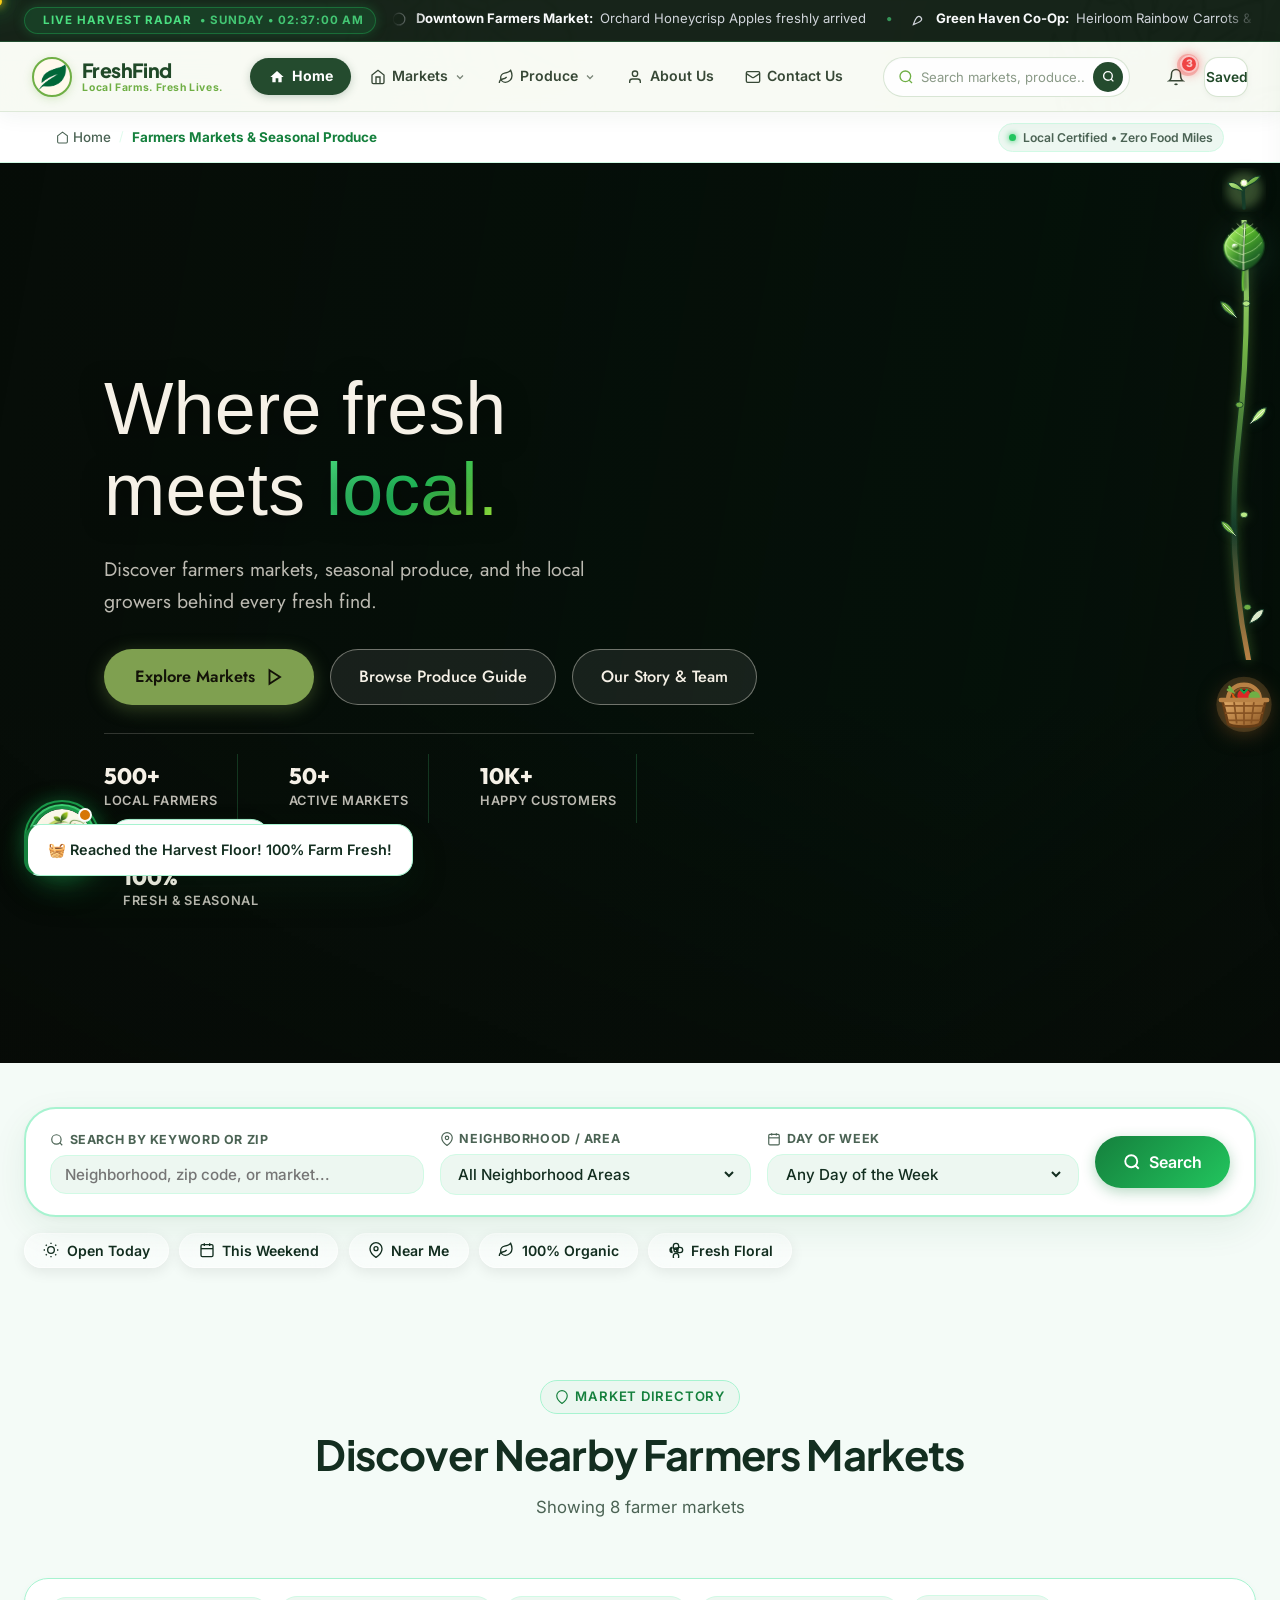
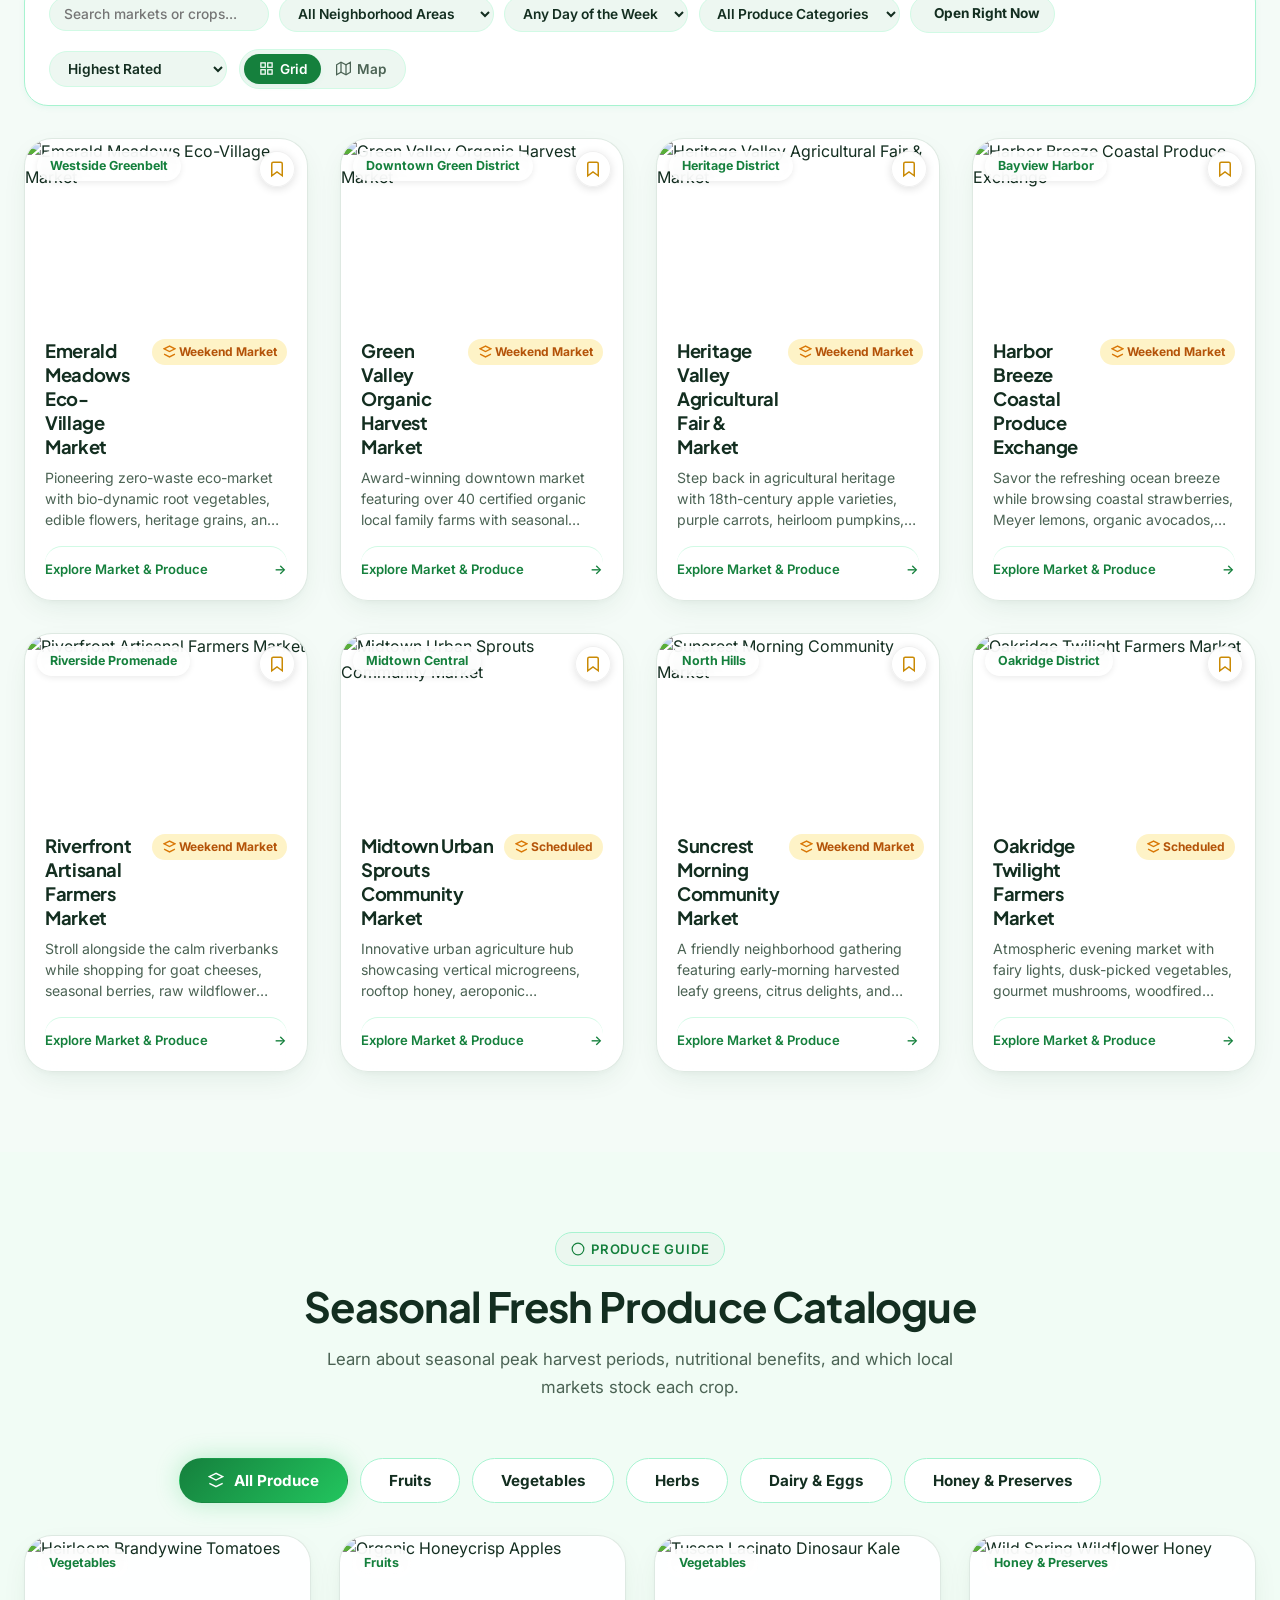
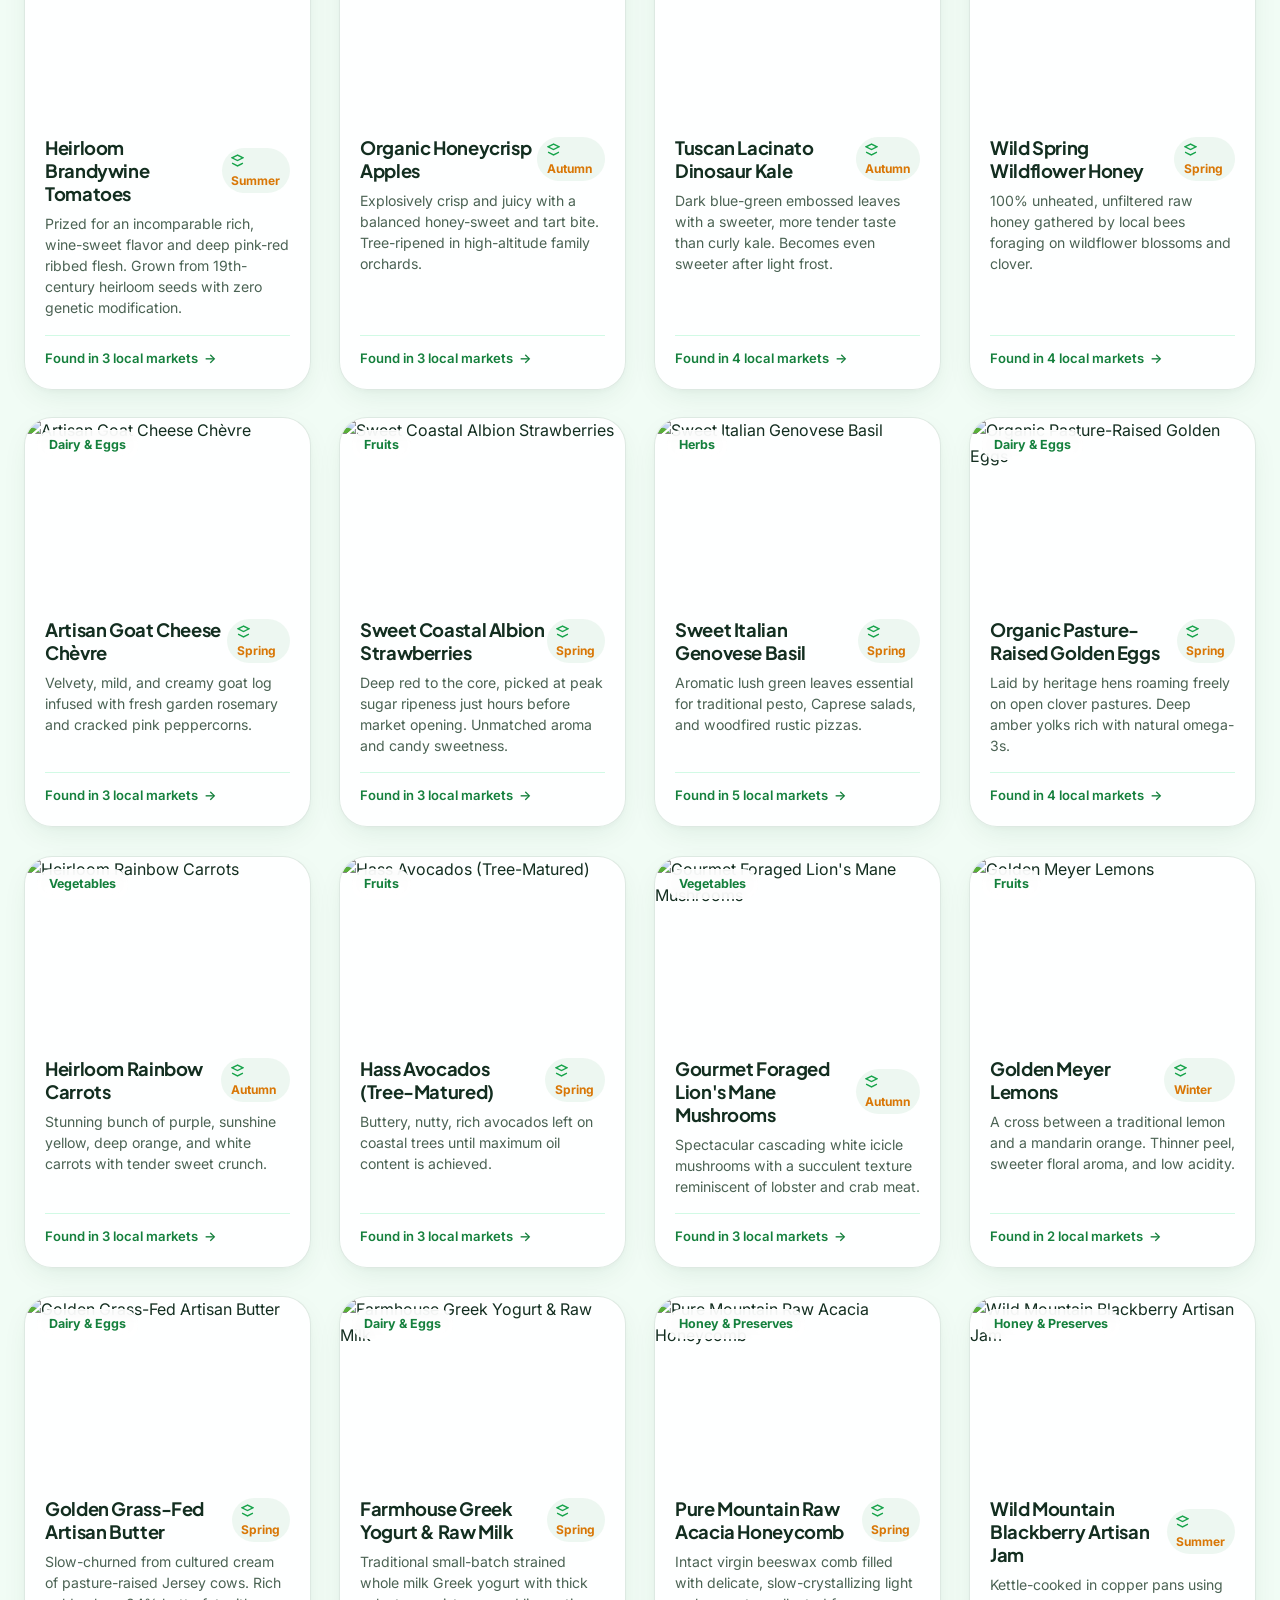
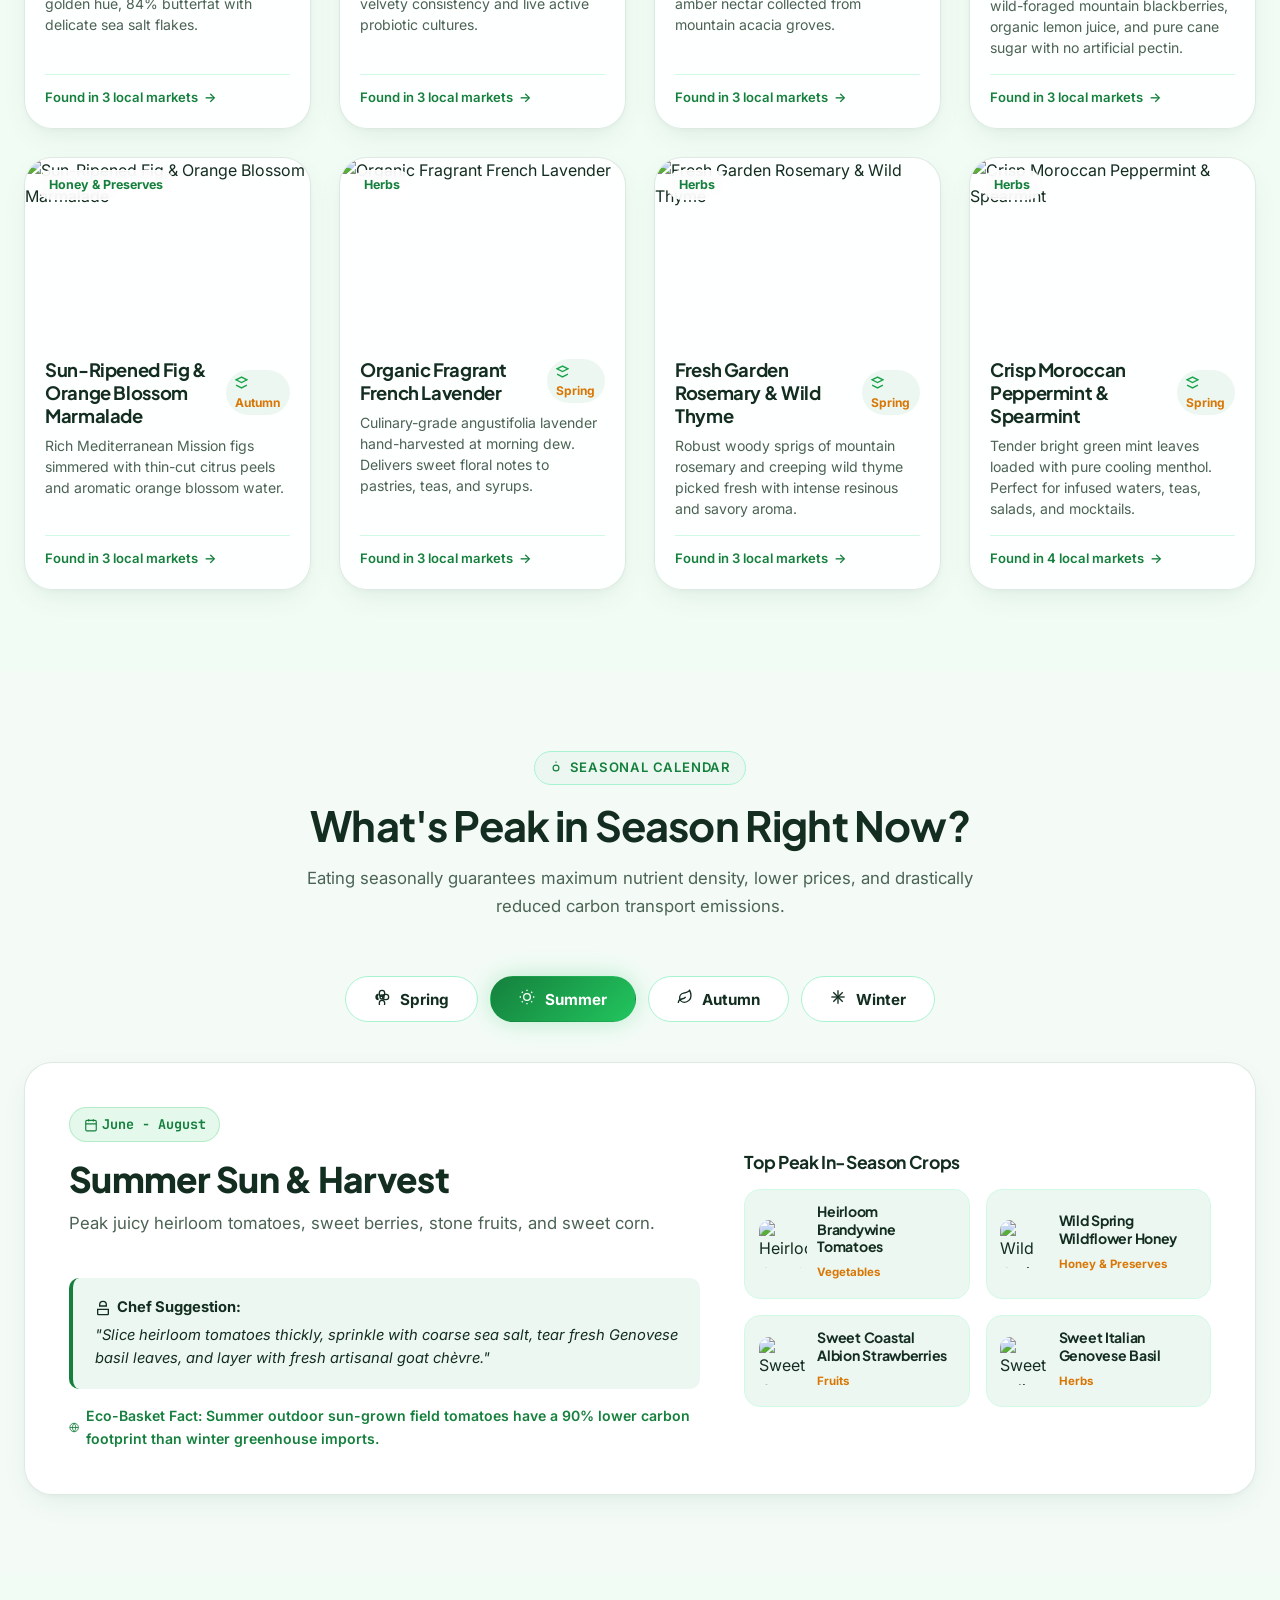
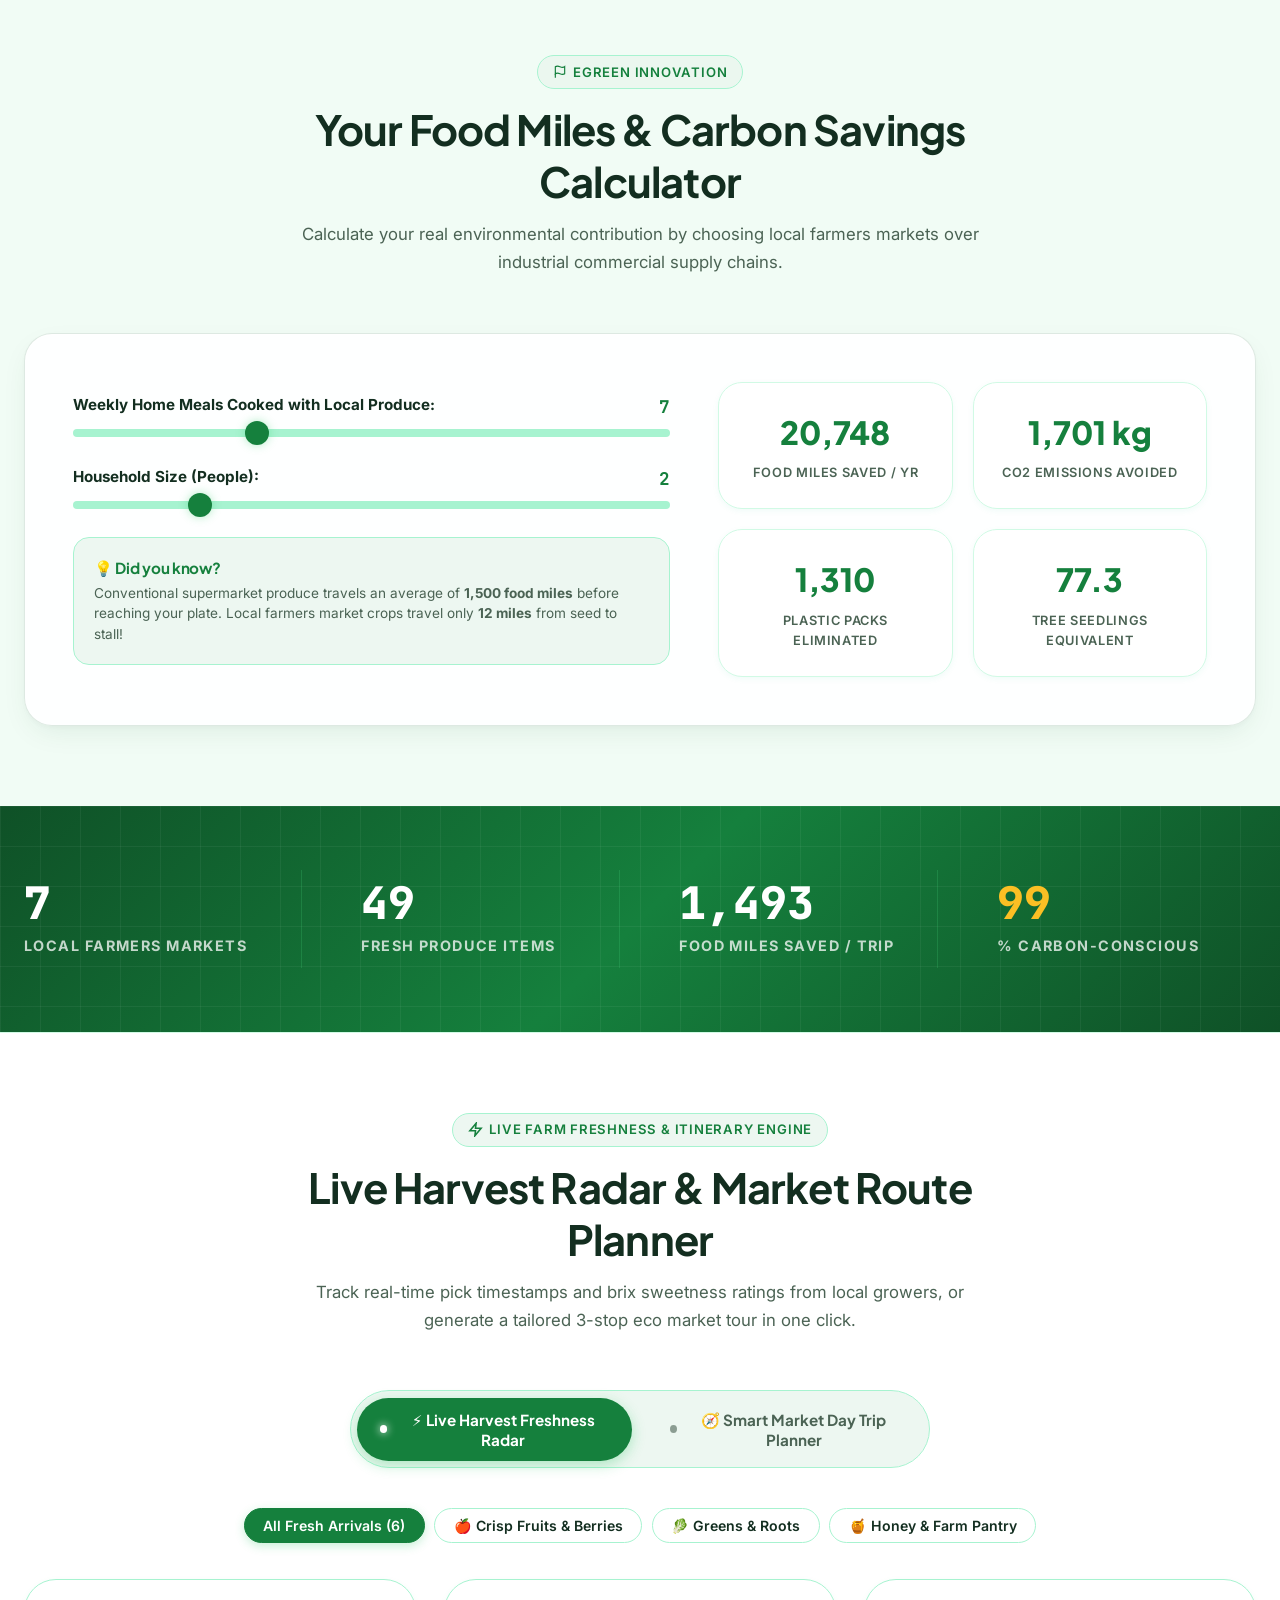
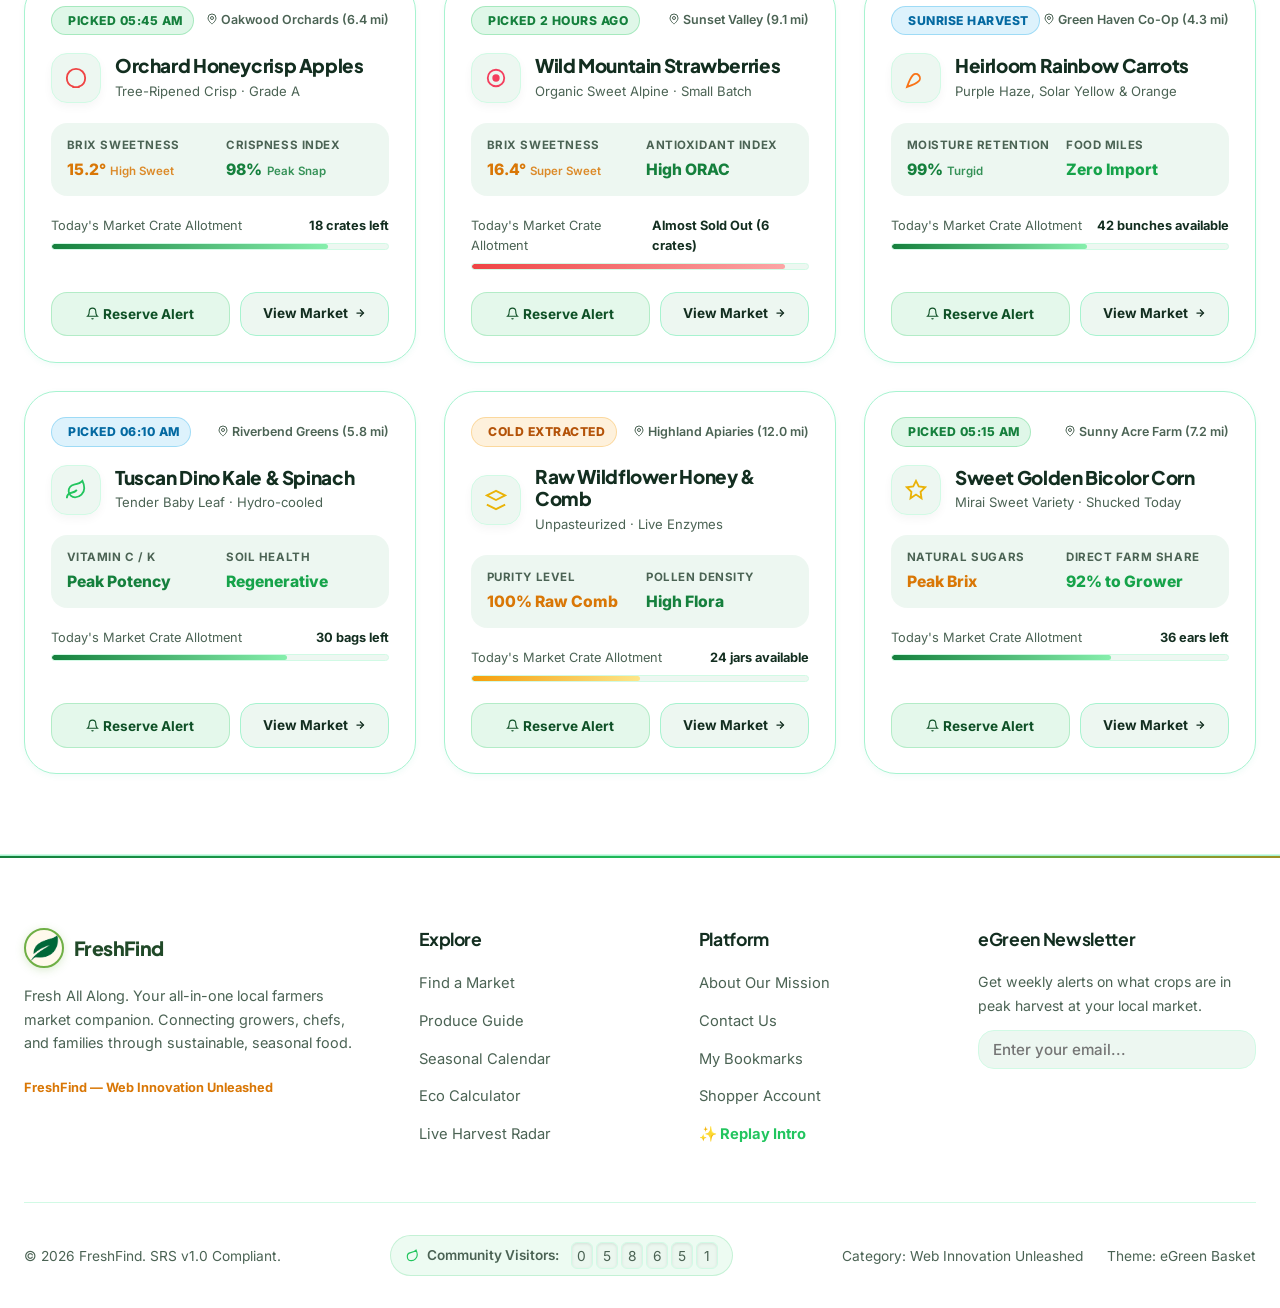
==== commit f13e2531: "fix: make directory filters fully interactive and sticky navbar persistent on scroll" ====
--- a/index.html
+++ b/index.html
@@ -387,7 +387,15 @@
             </label>
             <div class="find-input-wrap">
               <select id="heroAreaSelect">
-                <option value="all">All Neighborhood Areas</option>
+              <option value="all">All Neighborhood Areas</option>
+              <option value="Bayview Harbor">Bayview Harbor</option>
+              <option value="Downtown Green District">Downtown Green District</option>
+              <option value="Heritage District">Heritage District</option>
+              <option value="Midtown Central">Midtown Central</option>
+              <option value="North Hills">North Hills</option>
+              <option value="Oakridge District">Oakridge District</option>
+              <option value="Riverside Promenade">Riverside Promenade</option>
+              <option value="Westside Greenbelt">Westside Greenbelt</option>
               </select>
             </div>
           </div>
@@ -467,6 +475,14 @@
             <!-- Filter by Area -->
             <select id="filterArea" class="filter-select">
               <option value="all">All Neighborhood Areas</option>
+              <option value="Bayview Harbor">Bayview Harbor</option>
+              <option value="Downtown Green District">Downtown Green District</option>
+              <option value="Heritage District">Heritage District</option>
+              <option value="Midtown Central">Midtown Central</option>
+              <option value="North Hills">North Hills</option>
+              <option value="Oakridge District">Oakridge District</option>
+              <option value="Riverside Promenade">Riverside Promenade</option>
+              <option value="Westside Greenbelt">Westside Greenbelt</option>
             </select>
 
             <!-- Filter by Day -->
@@ -484,6 +500,16 @@
             <!-- Filter by Produce Type -->
             <select id="filterProduce" class="filter-select">
               <option value="all">All Produce Categories</option>
+              <option value="Artisan Bakery">Artisan Bakery</option>
+              <option value="Dairy & Eggs">Dairy & Eggs</option>
+              <option value="Fruits">Fruits</option>
+              <option value="Grains & Pulses">Grains & Pulses</option>
+              <option value="Herbs">Herbs</option>
+              <option value="Honey & Preserves">Honey & Preserves</option>
+              <option value="Juices">Juices</option>
+              <option value="Mushrooms">Mushrooms</option>
+              <option value="Specialty Salts & Oils">Specialty Salts & Oils</option>
+              <option value="Vegetables">Vegetables</option>
             </select>
 
             <!-- Open Right Now Toggle (SRS Highlight) -->
--- a/css/intro.css
+++ b/css/intro.css
@@ -2,17 +2,20 @@
    FreshFind — Cream Theme Organic Scrollytelling Intro (Zero-Overlap Overlay)
    ========================================================================== */
 
-/* ── Fullscreen Overlay Host Container (Permanently Disabled to Prevent Screen Blocking Overlay) ── */
+/* ── Fullscreen Overlay Host Container ── */
 #scrollyIntroSection {
-  display: none !important;
-  pointer-events: none !important;
-  visibility: hidden !important;
+  display: flex;
+  flex-direction: column;
+  align-items: center;
+  justify-content: center;
   position: fixed;
   inset: 0;
-  width: 0;
-  height: 0;
-  z-index: -99999 !important;
-  opacity: 0 !important;
+  width: 100vw;
+  height: 100vh;
+  z-index: 9999;
+  overflow: hidden;
+  background: linear-gradient(135deg, #fbf9f4 0%, #f0faf3 50%, #fff9ec 100%);
+  pointer-events: auto;
 }
 
 #scrollyIntroSection.intro-dismissed,
--- a/css/main.css
+++ b/css/main.css
@@ -165,7 +165,7 @@
   min-height: 100vh;
   display: flex;
   flex-direction: column;
-  overflow-x: hidden;
+  overflow-x: clip;
   overflow-y: visible !important;
   position: relative;
   scroll-behavior: smooth;
@@ -429,7 +429,7 @@
 
 /* After intro dismissed: full scroll & interaction */
 body.intro-finished {
-  overflow-x: hidden !important;
+  overflow-x: clip !important;
   overflow-y: auto !important;
   pointer-events: auto !important;
 }
--- a/css/components.css
+++ b/css/components.css
@@ -6,15 +6,26 @@
    FreshFind — Floating Island Capsule Navbar (VIP Reference Matched)
    ========================================================================== */
 .site-header-wrapper {
+  position: -webkit-sticky;
   position: sticky;
-  top: 42px;
+  top: 0;
   left: 0;
   right: 0;
-  z-index: 1000;
+  z-index: 1001;
   width: 100%;
   padding: 0;
   box-sizing: border-box;
   pointer-events: auto;
+  transition: transform 0.25s ease, background 0.25s ease;
+}
+
+.site-header-wrapper.scrolled {
+  position: fixed;
+  top: 0;
+  left: 0;
+  right: 0;
+  width: 100%;
+  z-index: 1001;
 }
 
 .site-navbar-capsule {
@@ -2696,6 +2707,31 @@
 }
 
 /* Market Cards Grid — 4 per row, equal size, aligned */
+/* Interactive Map Container (Leaflet.js) */
+.map-view-container {
+  display: none;
+  width: 100%;
+  height: 480px;
+  border-radius: var(--radius-lg);
+  overflow: hidden;
+  margin-bottom: 2rem;
+  border: 1.5px solid var(--border-medium);
+  box-shadow: var(--shadow-md);
+  position: relative;
+  z-index: 10;
+}
+
+.map-view-container.active {
+  display: block !important;
+}
+
+#marketsMap {
+  width: 100%;
+  height: 100%;
+  min-height: 480px;
+  border-radius: inherit;
+}
+
 .markets-grid {
   display: grid;
   grid-template-columns: repeat(4, minmax(0, 1fr));
@@ -4046,9 +4082,8 @@
   padding: 0.45rem 1.5rem;
   overflow: hidden;
   box-sizing: border-box;
-  position: sticky;
-  top: 0;
-  z-index: 1002;
+  position: relative;
+  z-index: 1;
   font-size: 0.84rem;
   color: #e2e8f0;
 }
--- a/css/responsive.css
+++ b/css/responsive.css
@@ -40,46 +40,98 @@
 /* Mobile & Tablet Screens for Floating Capsule Navbar */
 @media (max-width: 992px) {
   .site-header-wrapper {
-    top: 38px;
-    padding: 0 0.65rem;
+    top: 0;
+    padding: 0;
   }
 
   .site-navbar-capsule {
-    height: 56px;
-    padding: 0 0.85rem;
+    height: 58px;
+    padding: 0 1rem;
   }
 
   .main-nav {
     position: fixed;
-    top: 94px;
-    left: 1rem;
-    right: 1rem;
+    top: 58px;
+    left: 0.75rem;
+    right: 0.75rem;
     background: rgba(255, 255, 255, 0.98);
-    backdrop-filter: blur(18px);
+    backdrop-filter: blur(20px);
+    -webkit-backdrop-filter: blur(20px);
     border: 1.5px solid rgba(220, 232, 214, 0.9);
-    border-radius: 24px;
-    padding: 1.5rem;
+    border-radius: 20px;
+    padding: 1.25rem;
     flex-direction: column;
     align-items: stretch;
-    gap: 0.65rem;
-    box-shadow: 0 20px 45px rgba(36, 75, 46, 0.15);
-    transform: translateY(-130%);
-    transition: transform 0.35s cubic-bezier(0.34, 1.56, 0.64, 1);
-    z-index: 999;
+    gap: 0.5rem;
+    box-shadow: 0 20px 50px rgba(36, 75, 46, 0.18);
+    transform: translateY(-120%) scale(0.98);
+    opacity: 0;
+    visibility: hidden;
+    transition: transform 0.35s cubic-bezier(0.34, 1.56, 0.64, 1),
+                opacity 0.3s ease,
+                visibility 0.3s ease;
+    z-index: 1000;
   }
 
   .main-nav.open {
-    transform: translateY(0);
+    transform: translateY(0) scale(1);
+    opacity: 1;
+    visibility: visible;
   }
 
   .mobile-menu-toggle {
     display: flex;
     align-items: center;
     justify-content: center;
+    width: 38px;
+    height: 38px;
+    border-radius: 10px;
+    background: rgba(240, 253, 244, 0.8);
+    border: 1px solid rgba(220, 232, 214, 0.7);
+    color: #244B2E;
+    transition: all 0.2s ease;
+  }
+
+  .mobile-menu-toggle.active {
+    background: #244B2E;
+    color: #ffffff;
+    border-color: #244B2E;
   }
 
   .nav-search-bar {
     display: none;
+  }
+
+  /* Mobile nav links style improvements */
+  .main-nav .nav-item-link,
+  .main-nav .nav-item-pill {
+    padding: 0.7rem 1rem;
+    border-radius: 12px;
+    font-size: 0.92rem;
+  }
+
+  .main-nav .nav-dropdown-menu {
+    position: static;
+    transform: none;
+    opacity: 1;
+    visibility: visible;
+    pointer-events: auto;
+    box-shadow: none;
+    border: 1px solid rgba(220, 232, 214, 0.6);
+    border-radius: 12px;
+    margin-top: 0.35rem;
+    padding: 0.4rem;
+    background: rgba(240, 253, 244, 0.6);
+  }
+
+  .nav-dropdown-wrap:hover .nav-dropdown-menu,
+  .nav-dropdown-wrap .nav-dropdown-menu {
+    display: none;
+  }
+
+  .nav-dropdown-wrap:focus-within .nav-dropdown-menu,
+  .nav-dropdown-wrap.open .nav-dropdown-menu {
+    display: flex;
   }
 }
 
@@ -402,3 +454,151 @@
     margin-bottom: 2rem;
   }
 }
+
+/* ==========================================================================
+   COMPREHENSIVE MOBILE RESPONSIVE IMPROVEMENTS
+   ========================================================================== */
+
+/* Hide live ticker on small screens to save space */
+@media (max-width: 600px) {
+  .top-live-ticker-wrap {
+    display: none !important;
+  }
+}
+
+/* Hero section mobile fixes */
+@media (max-width: 768px) {
+  .hero {
+    min-height: 85vh;
+  }
+
+  .hero-content h1 {
+    font-size: clamp(1.9rem, 7vw, 2.6rem);
+  }
+
+  .hero-content .sub {
+    font-size: 0.95rem;
+  }
+
+  .cta-row {
+    flex-wrap: wrap;
+    gap: 0.65rem;
+  }
+
+  .btn-hero-primary,
+  .btn-hero-secondary {
+    width: 100%;
+    justify-content: center;
+    text-align: center;
+  }
+
+  .hero-stats-ribbon {
+    gap: 1rem;
+    flex-wrap: wrap;
+  }
+
+  .section {
+    padding: 3rem 0;
+  }
+
+  .section-title-wrap {
+    margin-bottom: 2rem;
+  }
+
+  /* Market card label/text responsive */
+  .market-card-name {
+    font-size: 0.95rem;
+  }
+
+  /* Nav cart pill - hide label on small screens */
+  .nav-cart-label {
+    display: none;
+  }
+
+  .nav-cart-pill-btn {
+    width: 38px;
+    height: 38px;
+    border-radius: 10px;
+    padding: 0;
+  }
+
+  /* Breadcrumb simplification */
+  .breadcrumb-status-pill {
+    display: none;
+  }
+}
+
+@media (max-width: 480px) {
+  .section {
+    padding: 2.5rem 0;
+  }
+
+  .container {
+    padding-left: 1rem;
+    padding-right: 1rem;
+  }
+
+  /* Stack about page hero */
+  .about-hero-grid {
+    grid-template-columns: 1fr !important;
+    gap: 2rem;
+  }
+
+  .about-hero-visual {
+    display: none;
+  }
+
+  /* Season calendar card stacking */
+  .season-tab-btn {
+    padding: 0.5rem 0.7rem;
+    font-size: 0.78rem;
+  }
+
+  /* Eco calculator */
+  .eco-input-grid {
+    grid-template-columns: 1fr !important;
+  }
+
+  /* Footer */
+  .footer-grid {
+    grid-template-columns: 1fr !important;
+    gap: 2rem;
+  }
+
+  .footer-bottom {
+    flex-direction: column;
+    gap: 0.75rem;
+    text-align: center;
+  }
+}
+
+/* Ensure modals work on mobile */
+@media (max-width: 600px) {
+  .modal-panel,
+  .market-detail-panel {
+    width: 100vw !important;
+    max-width: 100vw !important;
+    height: 100vh !important;
+    max-height: 100vh !important;
+    border-radius: 0 !important;
+    top: 0 !important;
+    left: 0 !important;
+    right: 0 !important;
+    bottom: 0 !important;
+  }
+}
+
+/* Intro overlay responsive (only shown on first visit) */
+@media (max-width: 600px) {
+  .intro-action-card {
+    left: 0.75rem;
+    right: 0.75rem;
+    bottom: 1rem;
+    padding: 1.25rem;
+  }
+
+  .intro-action-heading {
+    font-size: 1.4rem;
+  }
+}
+
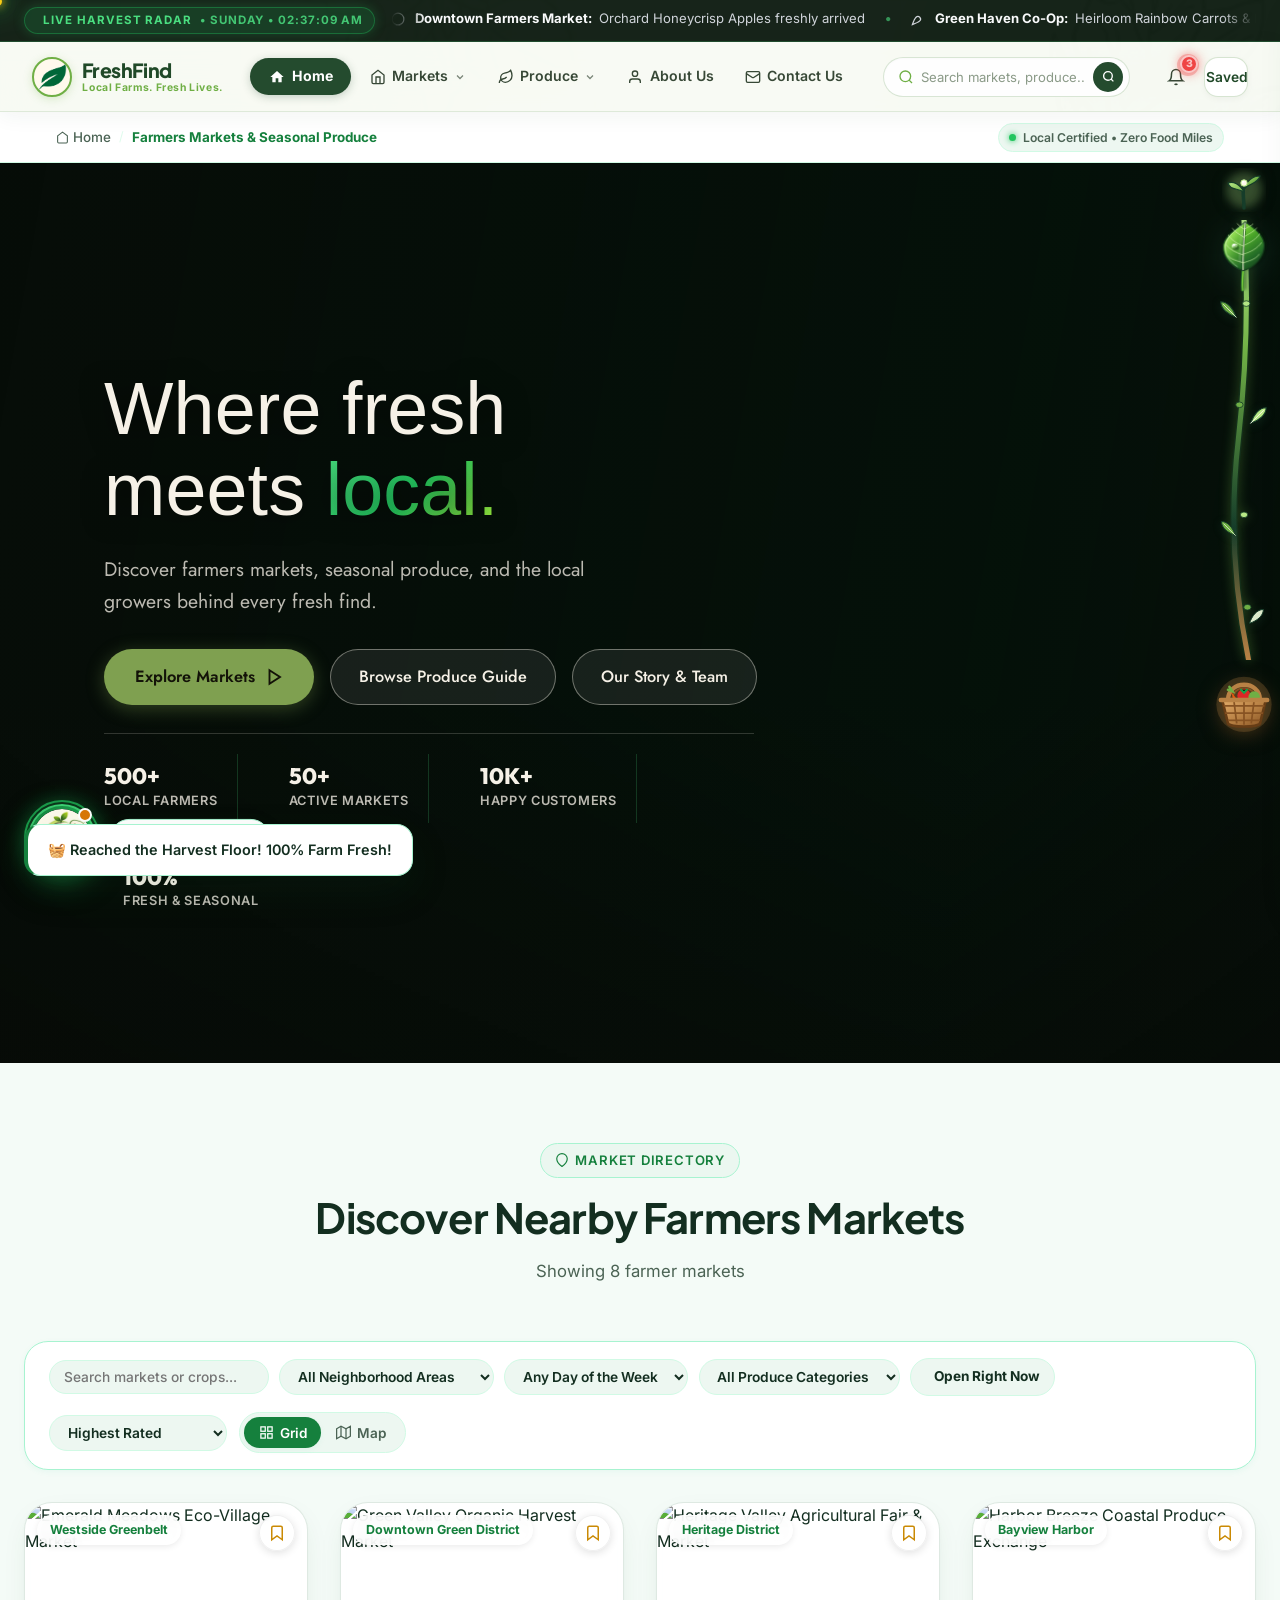
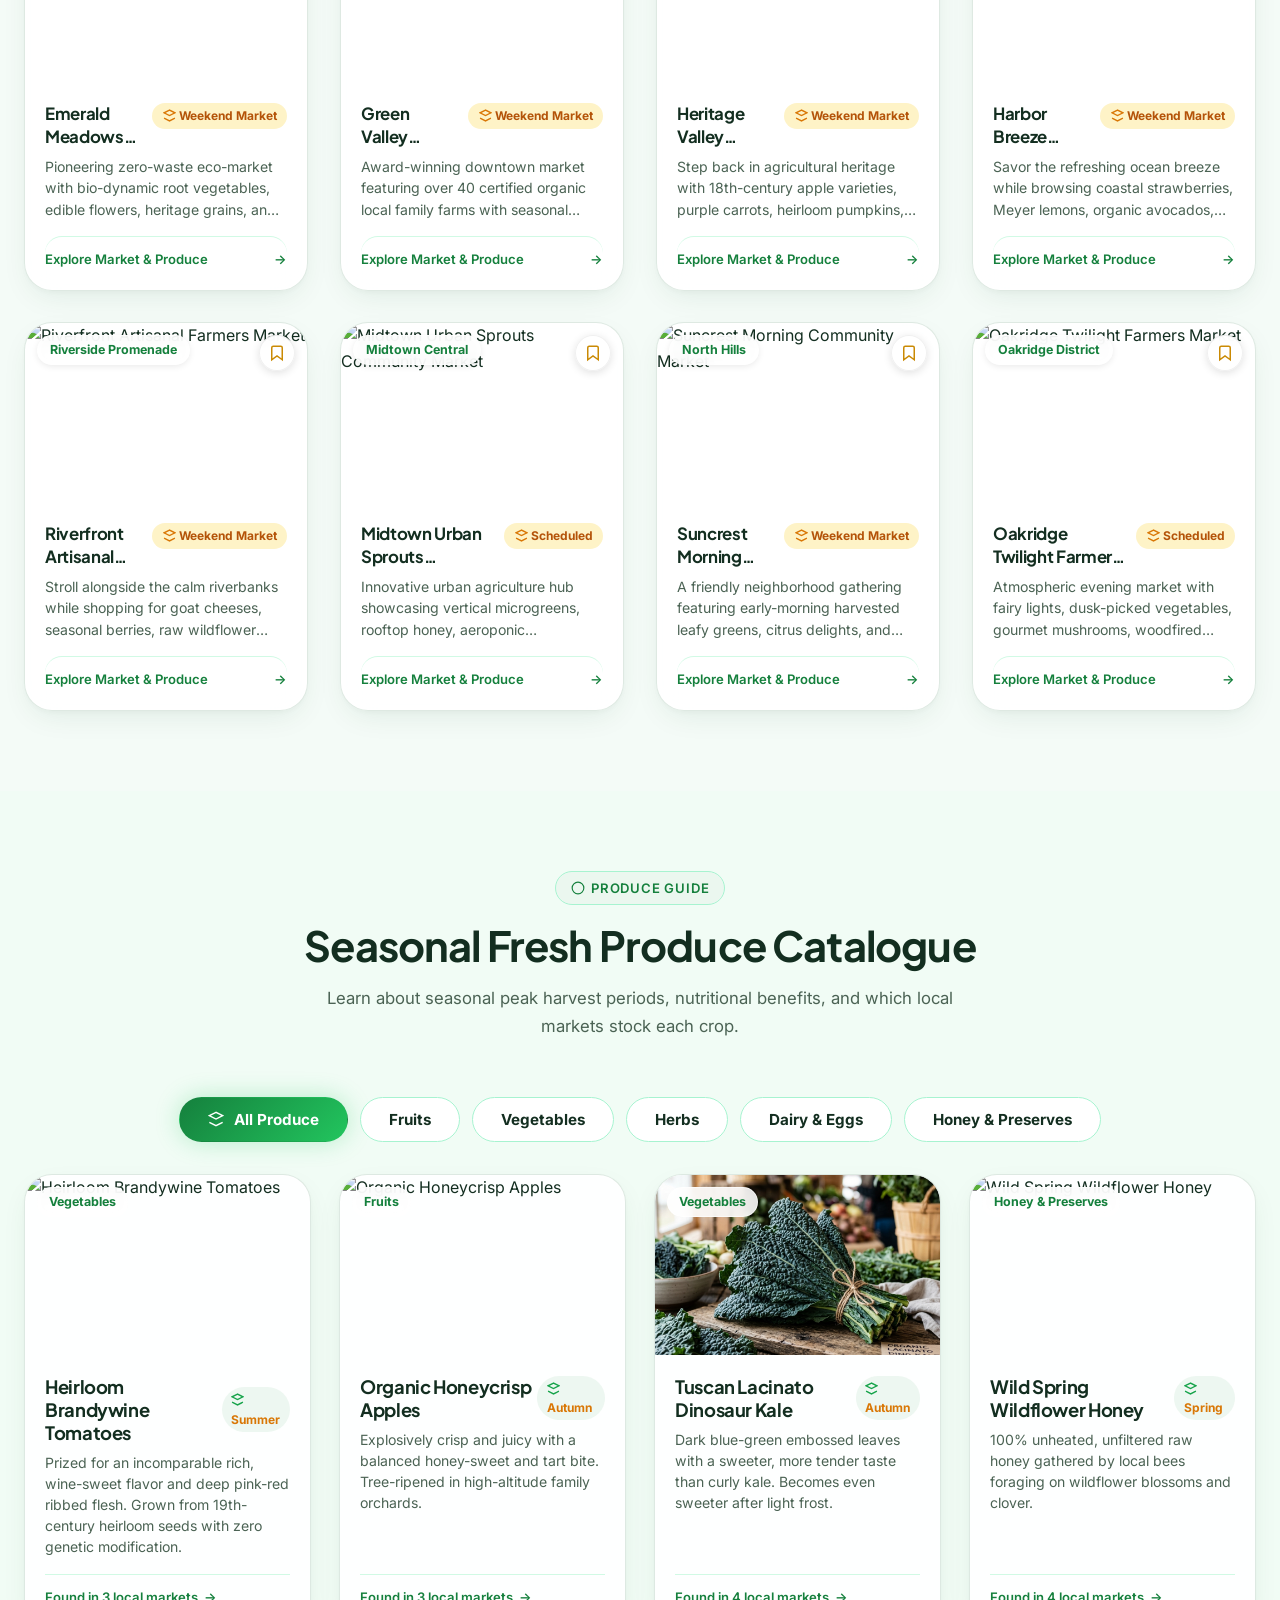
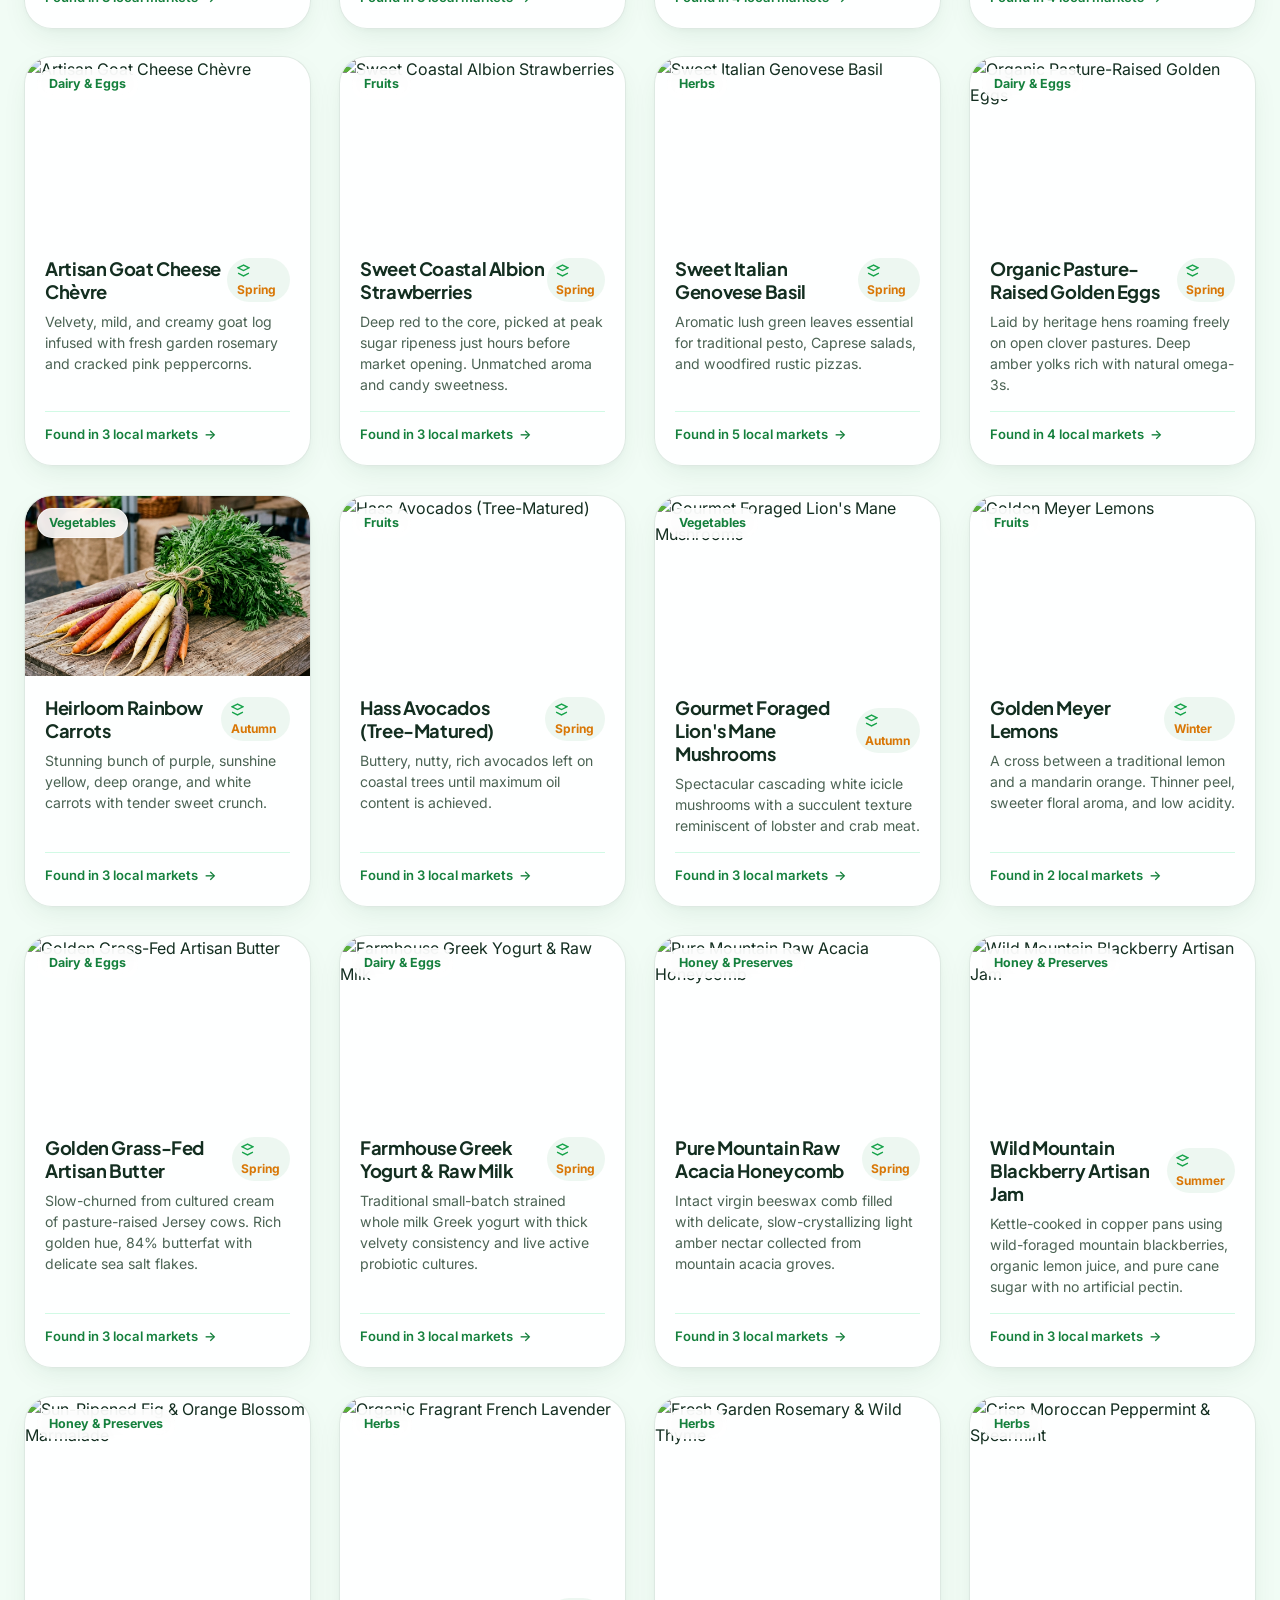
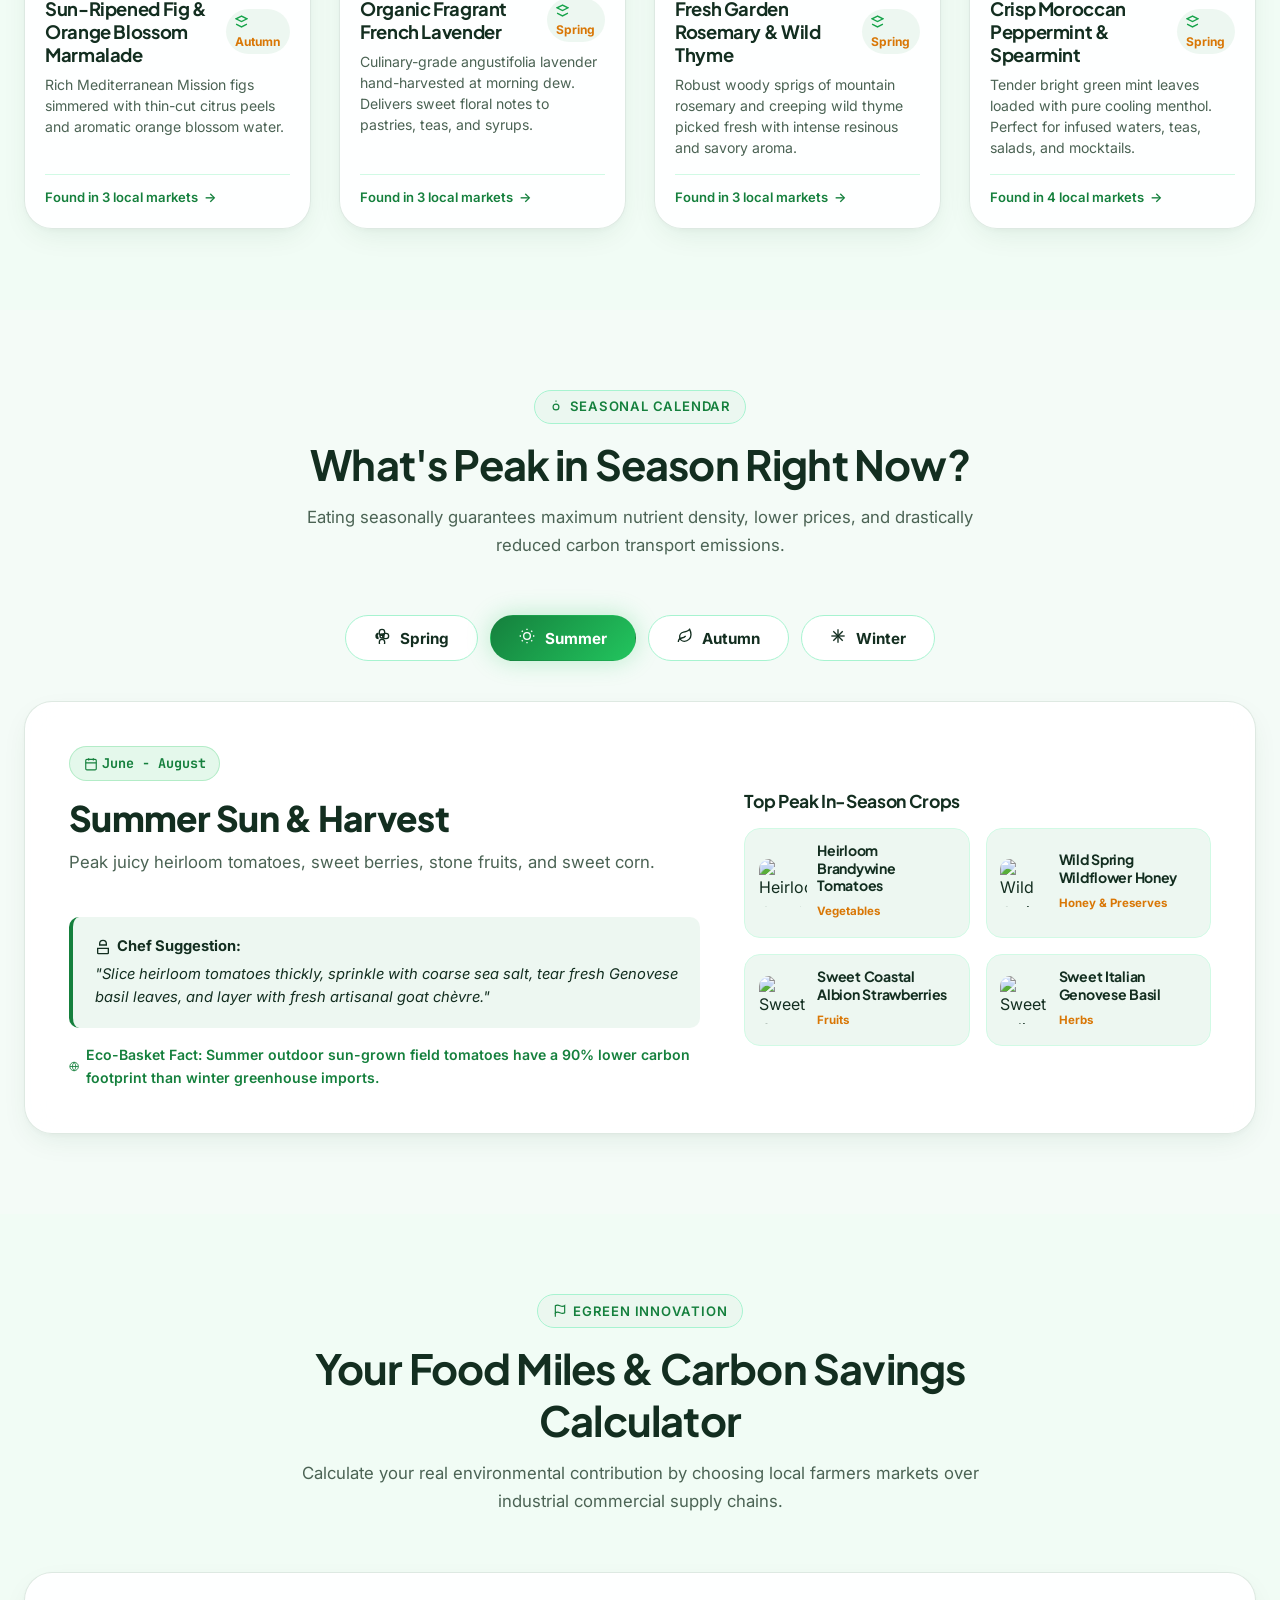
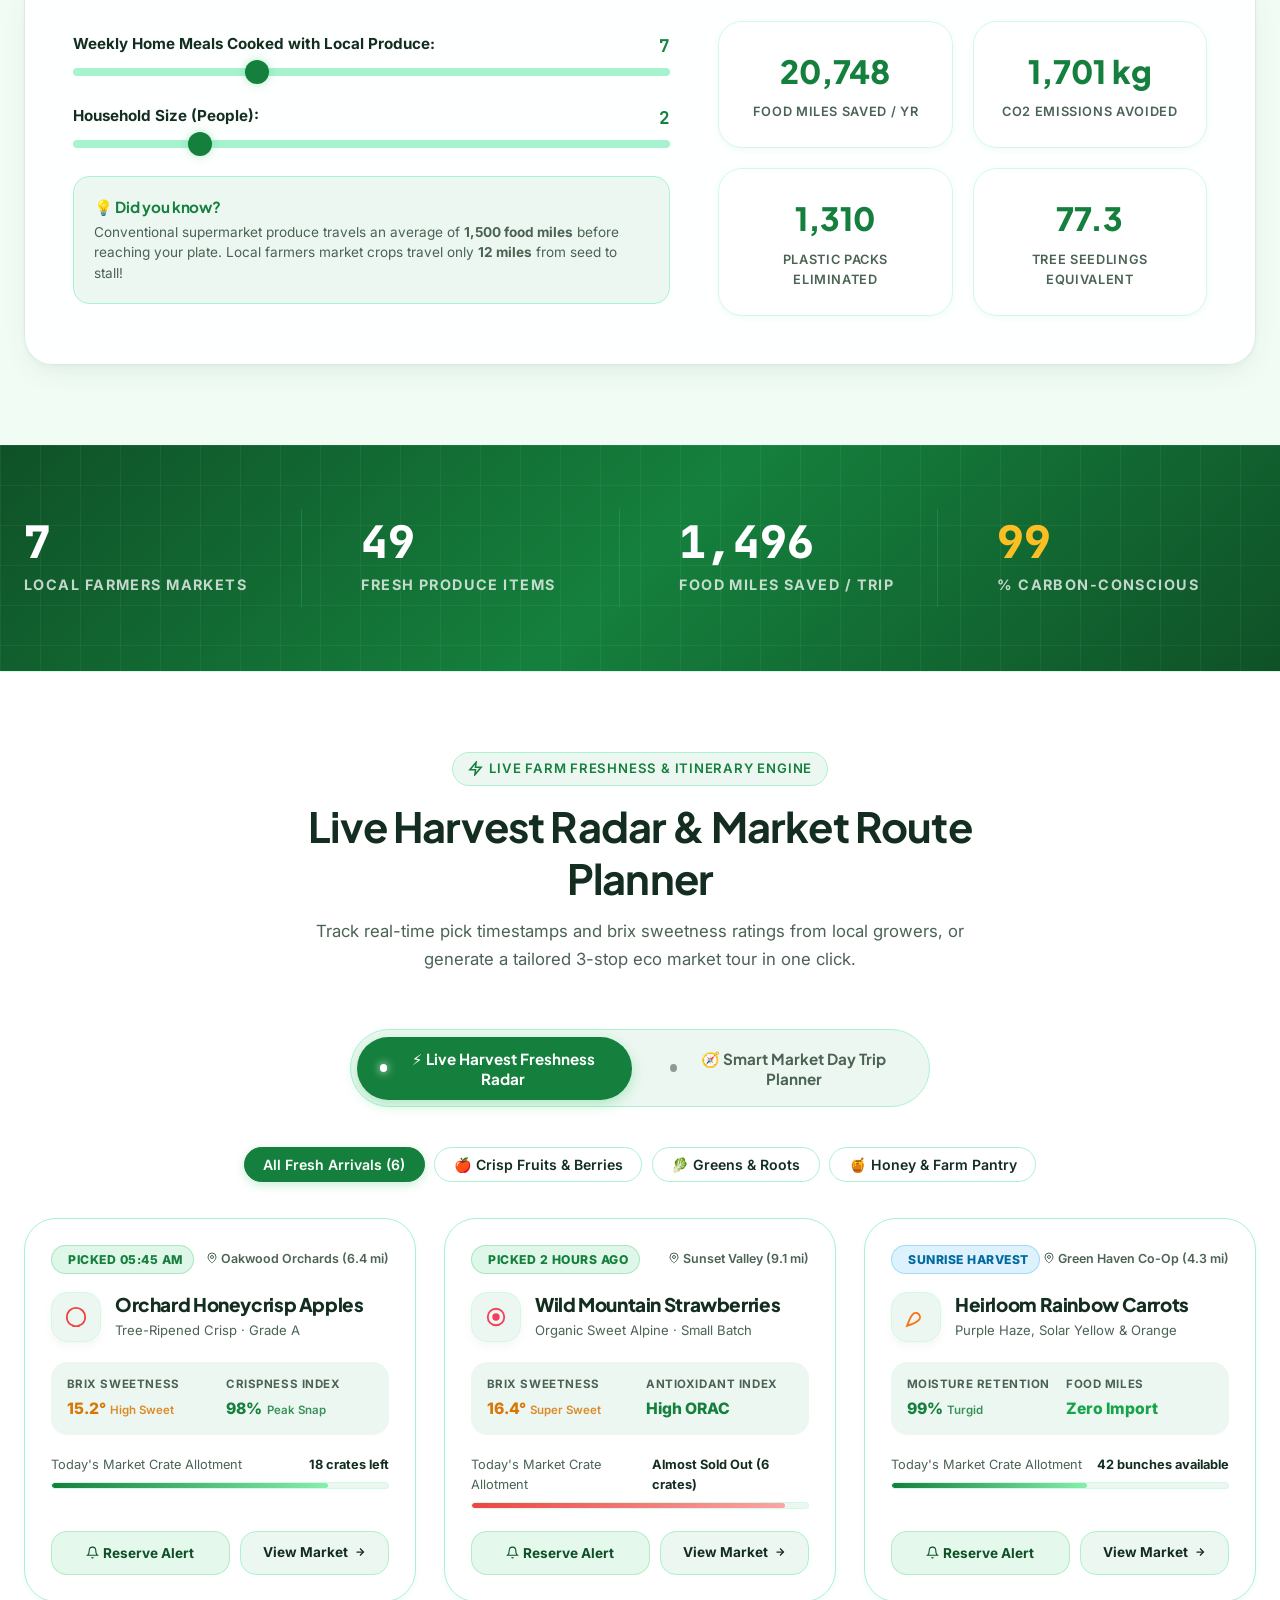
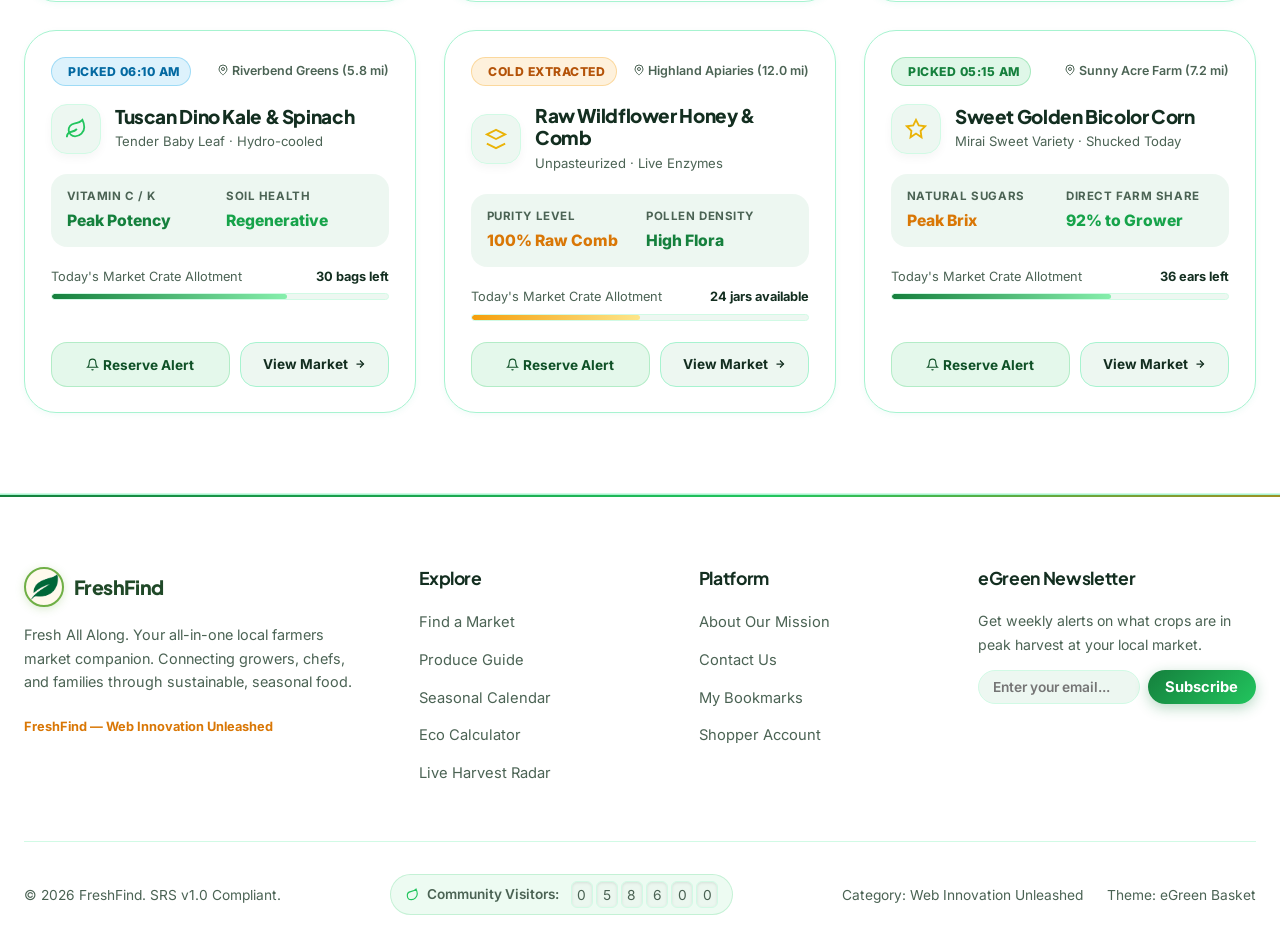
==== commit 9ea05848: "fix: remove redundant hero quick find bar, fix card titles size, add newsletter subscribe button, up" ====
--- a/index.html
+++ b/index.html
@@ -366,91 +366,6 @@
       </div>
     </section>
 
-    <!-- 🔍 Quick Find Search Bar & Live Harvest Radar (Smooth Transition into Directory) -->
-    <section id="quickFindSection" class="quick-find-transition-section">
-      <div class="container">
-        <div class="quick-find-bar">
-          <div class="find-input-group">
-            <label for="heroSearchInput">
-              <svg width="14" height="14" viewBox="0 0 24 24" fill="none" stroke="currentColor" stroke-width="2"><circle cx="11" cy="11" r="8"></circle><line x1="21" y1="21" x2="16.65" y2="16.65"></line></svg>
-              Search by Keyword or Zip
-            </label>
-            <div class="find-input-wrap">
-              <input type="text" id="heroSearchInput" placeholder="Neighborhood, zip code, or market...">
-            </div>
-          </div>
-
-          <div class="find-input-group">
-            <label for="heroAreaSelect">
-              <svg width="14" height="14" viewBox="0 0 24 24" fill="none" stroke="currentColor" stroke-width="2"><path d="M21 10c0 7-9 13-9 13s-9-6-9-13a9 9 0 0 1 18 0z"></path><circle cx="12" cy="10" r="3"></circle></svg>
-              Neighborhood / Area
-            </label>
-            <div class="find-input-wrap">
-              <select id="heroAreaSelect">
-              <option value="all">All Neighborhood Areas</option>
-              <option value="Bayview Harbor">Bayview Harbor</option>
-              <option value="Downtown Green District">Downtown Green District</option>
-              <option value="Heritage District">Heritage District</option>
-              <option value="Midtown Central">Midtown Central</option>
-              <option value="North Hills">North Hills</option>
-              <option value="Oakridge District">Oakridge District</option>
-              <option value="Riverside Promenade">Riverside Promenade</option>
-              <option value="Westside Greenbelt">Westside Greenbelt</option>
-              </select>
-            </div>
-          </div>
-
-          <div class="find-input-group">
-            <label for="heroDaySelect">
-              <svg width="14" height="14" viewBox="0 0 24 24" fill="none" stroke="currentColor" stroke-width="2"><rect x="3" y="4" width="18" height="18" rx="2" ry="2"></rect><line x1="16" y1="2" x2="16" y2="6"></line><line x1="8" y1="2" x2="8" y2="6"></line><line x1="3" y1="10" x2="21" y2="10"></line></svg>
-              Day of Week
-            </label>
-            <div class="find-input-wrap">
-              <select id="heroDaySelect">
-                <option value="all">Any Day of the Week</option>
-                <option value="Monday">Monday</option>
-                <option value="Tuesday">Tuesday</option>
-                <option value="Wednesday">Wednesday</option>
-                <option value="Thursday">Thursday</option>
-                <option value="Friday">Friday</option>
-                <option value="Saturday">Saturday</option>
-                <option value="Sunday">Sunday</option>
-              </select>
-            </div>
-          </div>
-
-          <button id="heroSearchBtn" class="btn-primary quick-find-btn">
-            <svg width="18" height="18" viewBox="0 0 24 24" fill="none" stroke="currentColor" stroke-width="2.5"><circle cx="11" cy="11" r="8"></circle><line x1="21" y1="21" x2="16.65" y2="16.65"></line></svg>
-            <span>Search</span>
-          </button>
-        </div>
-
-        <!-- 🌟 Quick Filter Pills -->
-        <div class="hero-quick-filter-pills" id="heroQuickPills">
-          <button class="hero-pill-btn" data-filter="open-today">
-            <svg class="pill-icon" viewBox="0 0 24 24" fill="none" stroke="currentColor" stroke-width="2"><circle cx="12" cy="12" r="5"/><line x1="12" y1="1" x2="12" y2="3"/><line x1="12" y1="21" x2="12" y2="23"/><line x1="4.22" y1="4.22" x2="5.64" y2="5.64"/><line x1="18.36" y1="18.36" x2="19.78" y2="19.78"/><line x1="1" y1="12" x2="3" y2="12"/><line x1="21" y1="12" x2="23" y2="12"/><line x1="4.22" y1="19.78" x2="5.64" y2="18.36"/><line x1="18.36" y1="5.64" x2="19.78" y2="4.22"/></svg>
-            <span>Open Today</span>
-          </button>
-          <button class="hero-pill-btn" data-filter="weekend">
-            <svg class="pill-icon" viewBox="0 0 24 24" fill="none" stroke="currentColor" stroke-width="2"><rect x="3" y="4" width="18" height="18" rx="2" ry="2"/><line x1="16" y1="2" x2="16" y2="6"/><line x1="8" y1="2" x2="8" y2="6"/><line x1="3" y1="10" x2="21" y2="10"/></svg>
-            <span>This Weekend</span>
-          </button>
-          <button class="hero-pill-btn" data-filter="near-me">
-            <svg class="pill-icon" viewBox="0 0 24 24" fill="none" stroke="currentColor" stroke-width="2"><path d="M21 10c0 7-9 13-9 13s-9-6-9-13a9 9 0 0 1 18 0z"/><circle cx="12" cy="10" r="3"/></svg>
-            <span>Near Me</span>
-          </button>
-          <button class="hero-pill-btn" data-filter="organic">
-            <svg class="pill-icon" viewBox="0 0 24 24" fill="none" stroke="currentColor" stroke-width="2"><path d="M11 20A7 7 0 0 1 9.8 6.1C15.5 5 17 4.48 19 2c1 2 2 4.18 2 8 0 5.5-4.78 10-10 10Z"/><path d="M2 21c0-3 1.85-5.36 5.08-6C9.5 14.52 12 13 13 12"/></svg>
-            <span>100% Organic</span>
-          </button>
-          <button class="hero-pill-btn" data-filter="flowers">
-            <svg class="pill-icon" viewBox="0 0 24 24" fill="none" stroke="currentColor" stroke-width="2"><circle cx="12" cy="12" r="3"/><path d="M12 2a4 4 0 0 0-4 4v1a4 4 0 0 0 8 0V6a4 4 0 0 0-4-4z"/><path d="M12 17a4 4 0 0 0-4 4v1a4 4 0 0 0 8 0v-1a4 4 0 0 0-4-4z"/><path d="M22 12a4 4 0 0 0-4-4h-1a4 4 0 0 0 0 8h1a4 4 0 0 0 4-4z"/><path d="M2 12a4 4 0 0 0 4-4h1a4 4 0 0 0 0 8H6a4 4 0 0 0-4-4z"/></svg>
-            <span>Fresh Floral</span>
-          </button>
-        </div>
-      </div>
-    </section>
-
     <!-- Breadcrumb Navigation Bar (SRS Mandatory) -->
     
 
@@ -1125,16 +1040,21 @@
             <li><a href="contact.html">Contact Us</a></li>
             <li><a href="#" id="footerOpenBookmarks">My Bookmarks</a></li>
             <li><a href="#" id="footerOpenAuth">Shopper Account</a></li>
-            <li><a href="javascript:void(0)" onclick="window.replayFreshFindIntro()" style="color:#22c55e; font-weight:700;">✨ Replay Intro</a></li>
           </ul>
         </div>
 
         <div class="footer-col">
           <h4>eGreen Newsletter</h4>
           <p style="font-size:0.88rem; margin-bottom:0.85rem;">Get weekly alerts on what crops are in peak harvest at your local market.</p>
-          <div class="find-input-wrap">
-            <input type="email" placeholder="Enter your email...">
-          </div>
+          <form id="newsletterForm" onsubmit="event.preventDefault(); window.handleNewsletterSubscribe(this);">
+            <div style="display:flex; gap:0.5rem; flex-wrap:wrap;">
+              <input type="email" id="newsletterEmailInput" required placeholder="Enter your email..." class="filter-select" style="flex:1; min-width:160px; padding:0.5rem 0.85rem; border-radius:var(--radius-full);">
+              <button type="submit" class="btn-primary" style="padding:0.5rem 1.1rem; font-weight:700; border-radius:var(--radius-full); cursor:pointer;">Subscribe</button>
+            </div>
+            <div id="newsletterSuccessMsg" style="display:none; font-size:0.85rem; color:#22c55e; font-weight:700; margin-top:0.6rem; align-items:center; gap:0.3rem;">
+              ✓ Thank you for subscribing to eGreen Harvest Newsletter!
+            </div>
+          </form>
         </div>
       </div>
 
--- a/css/components.css
+++ b/css/components.css
@@ -2864,12 +2864,16 @@
 }
 
 .market-card-title {
-  font-size: 1.15rem;
+  font-size: 1.05rem;
   font-weight: 700;
   color: var(--text-main);
-  line-height: 1.3;
+  line-height: 1.35;
   margin: 0;
-  flex: 1;
+  display: -webkit-box;
+  -webkit-line-clamp: 2;
+  -webkit-box-orient: vertical;
+  overflow: hidden;
+  min-height: 2.7rem;
 }
 
 .market-status-pill {
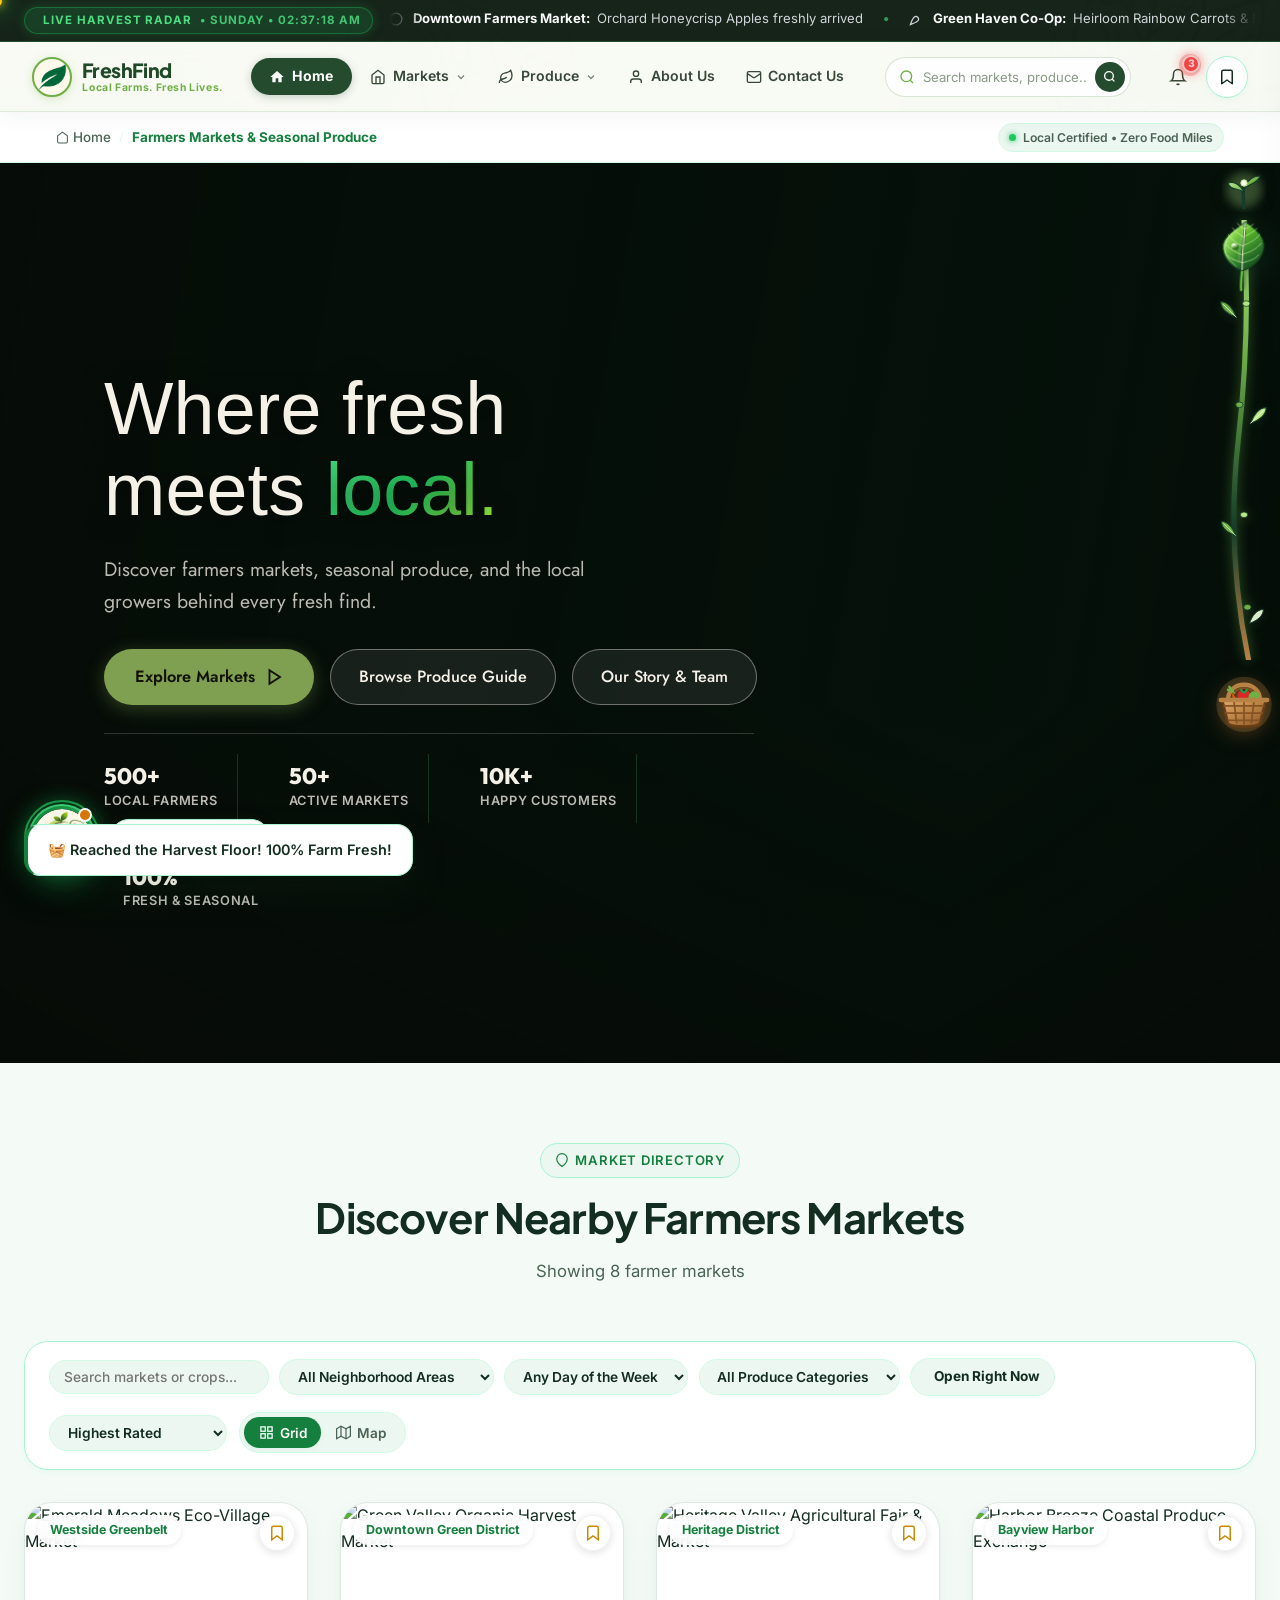
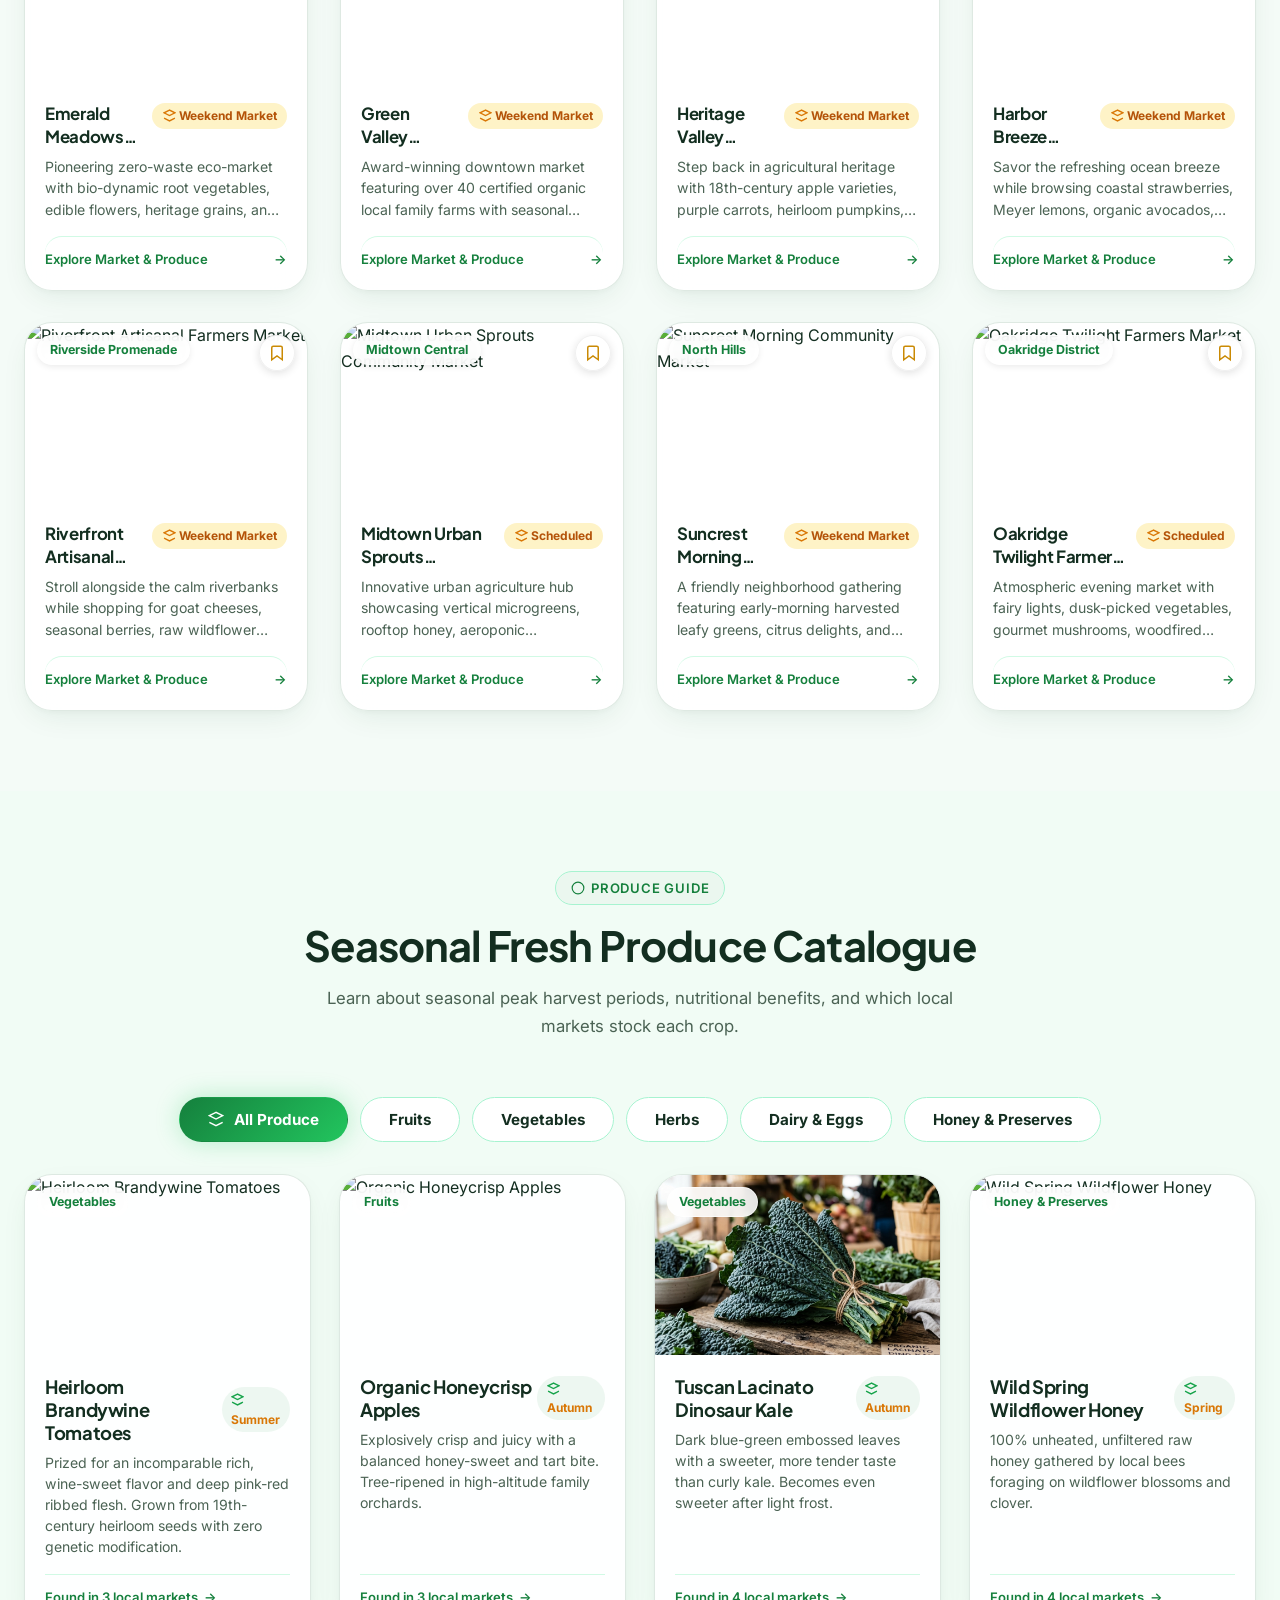
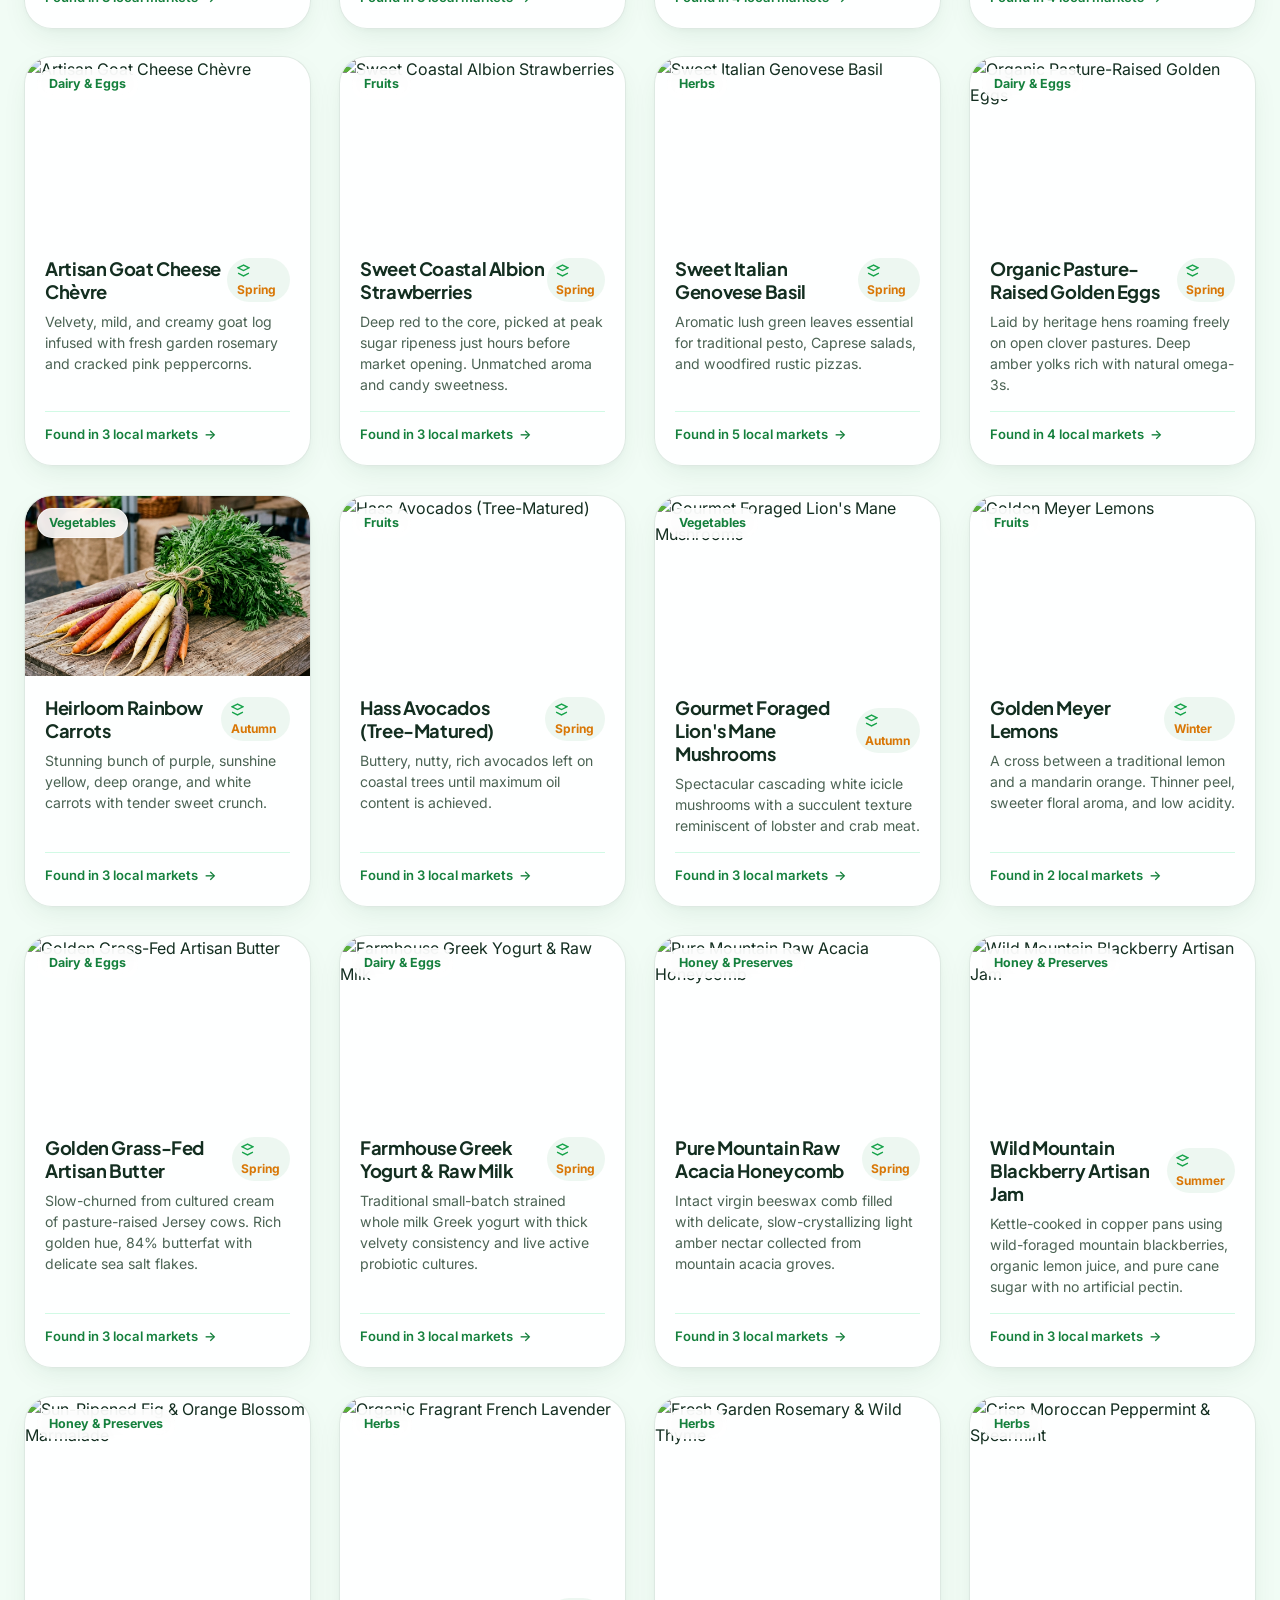
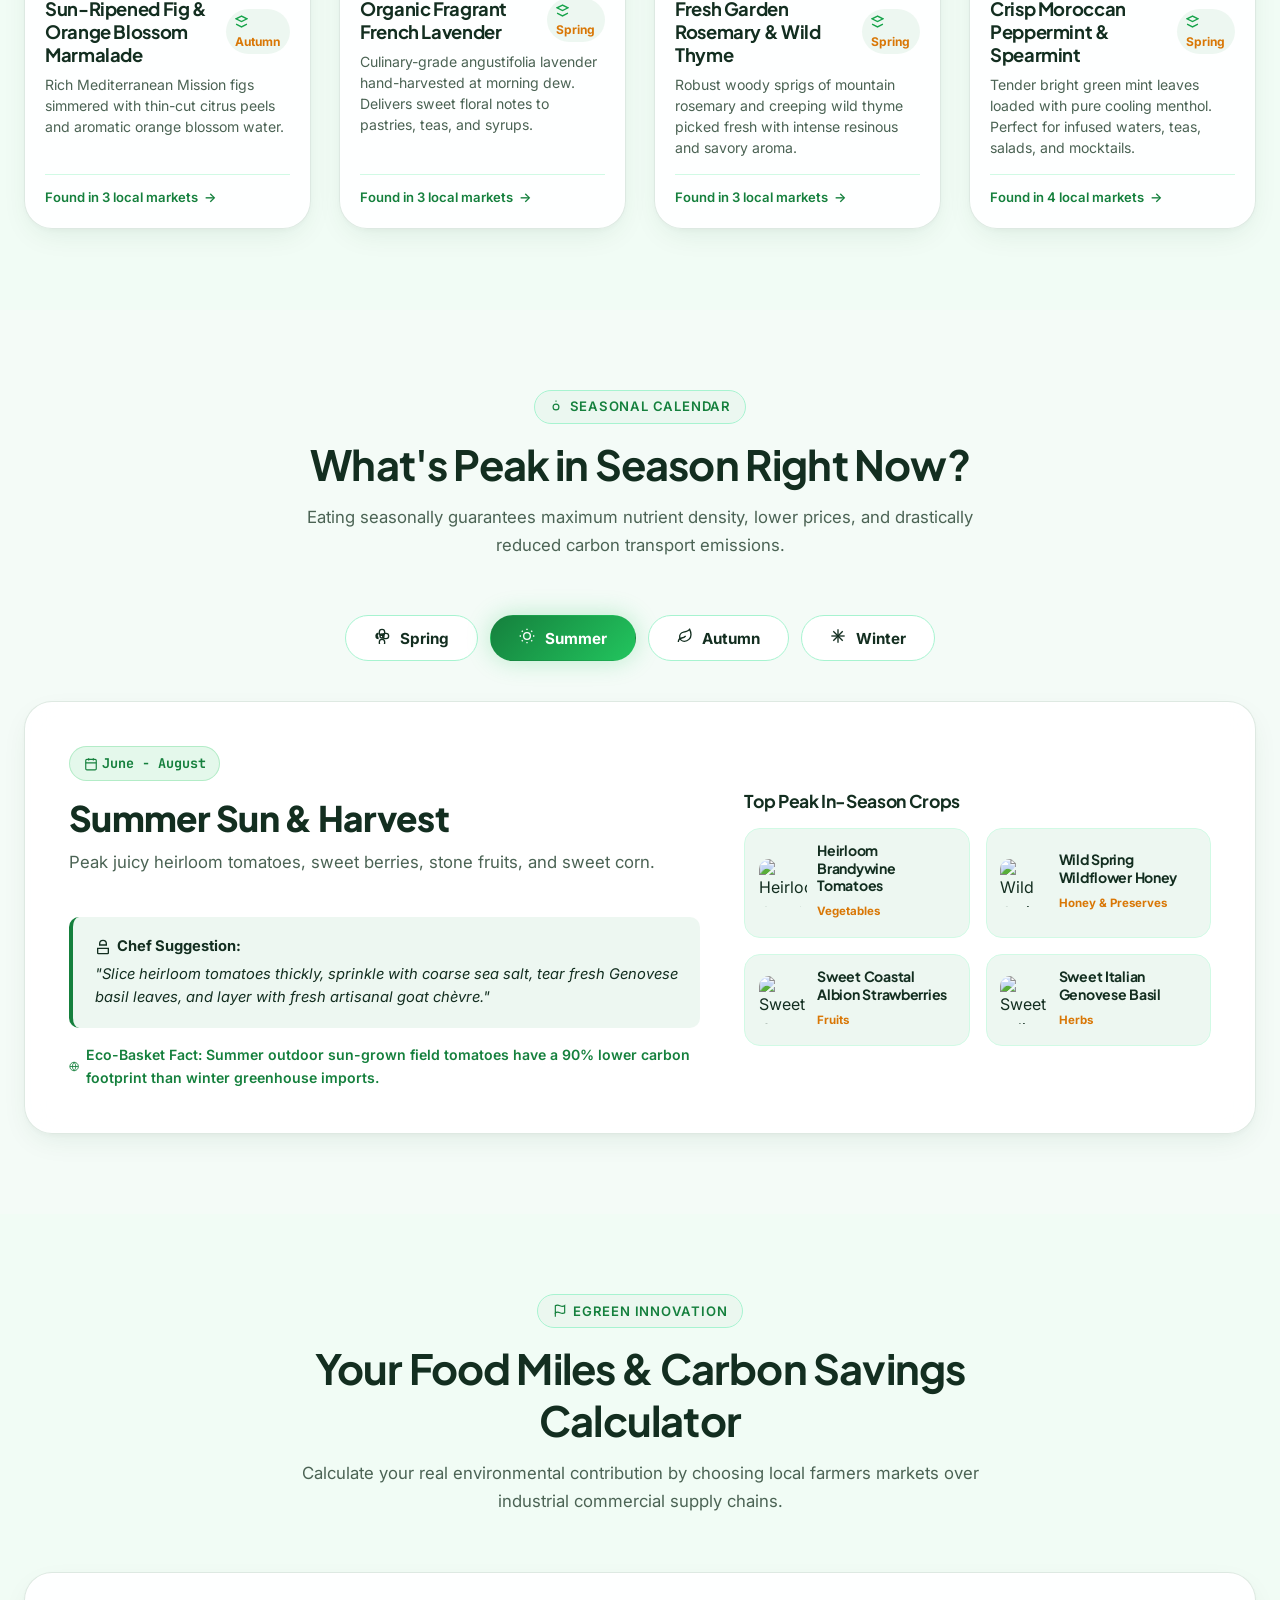
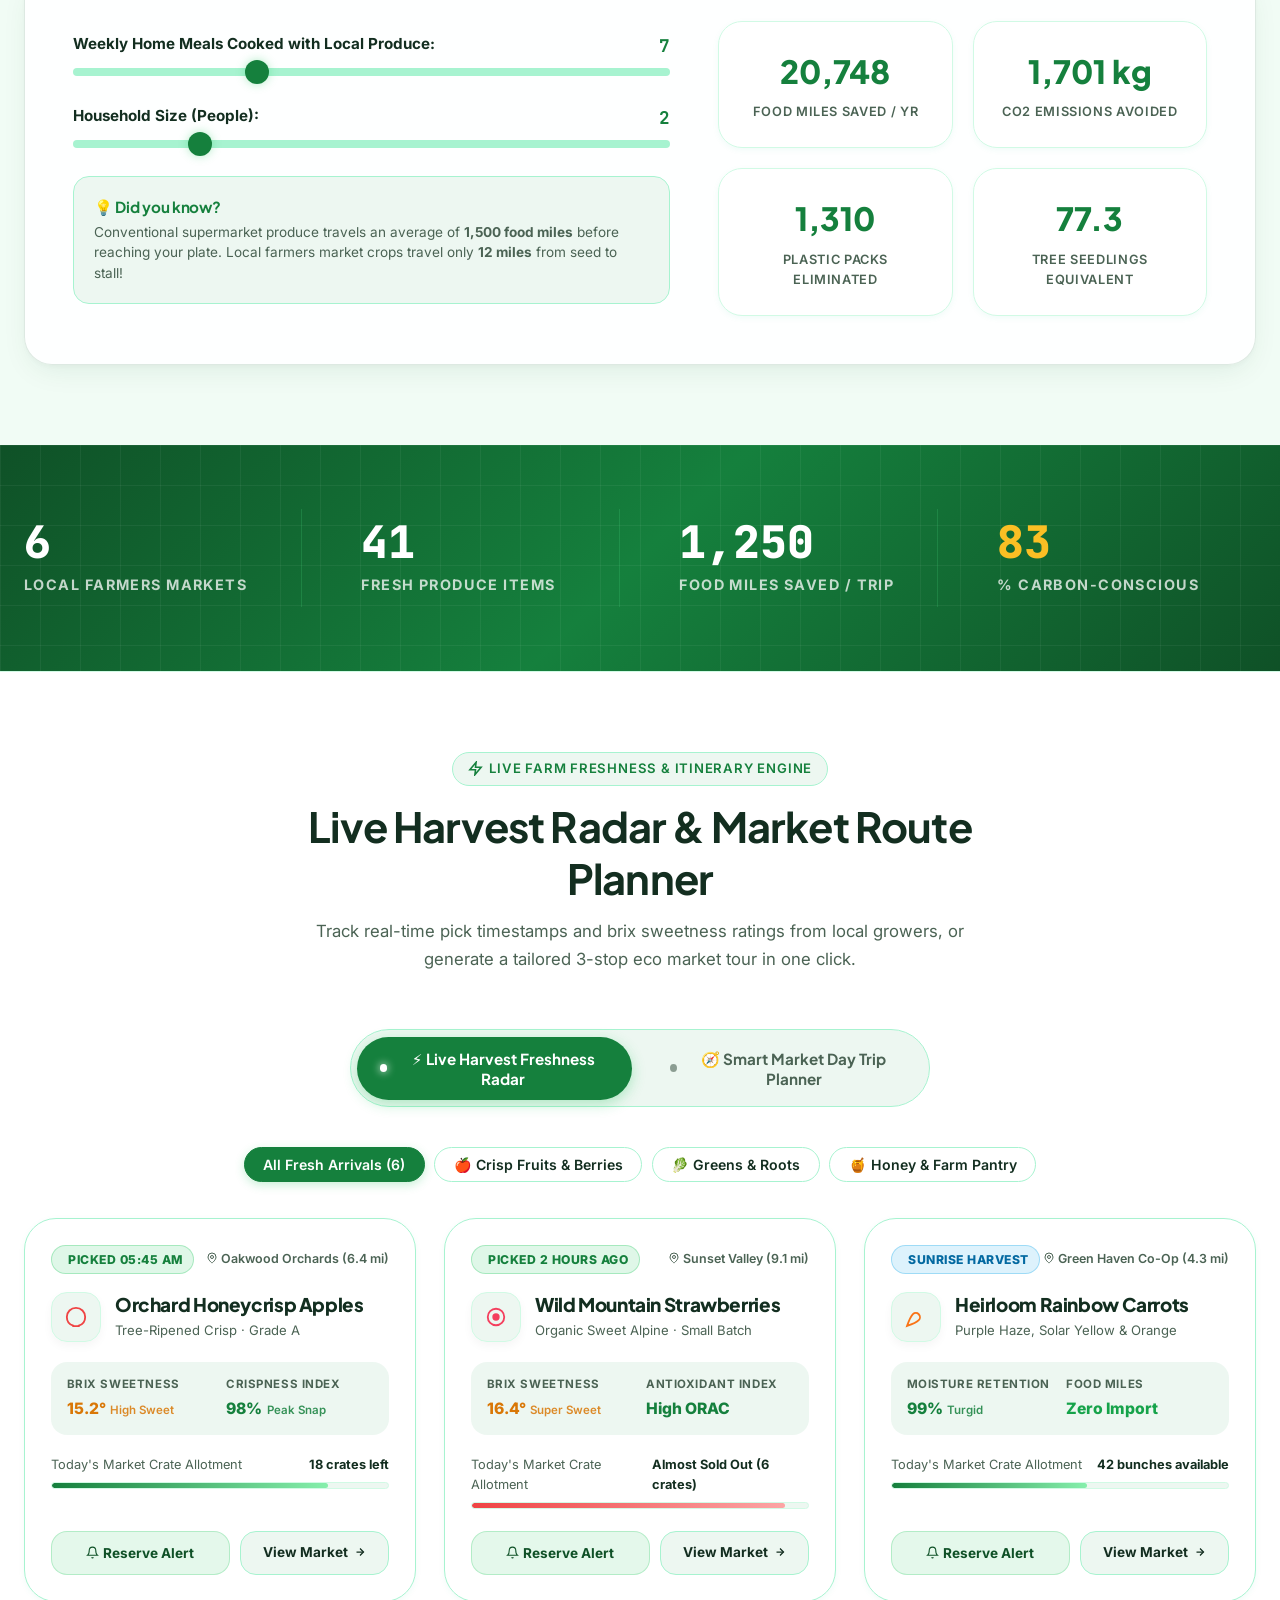
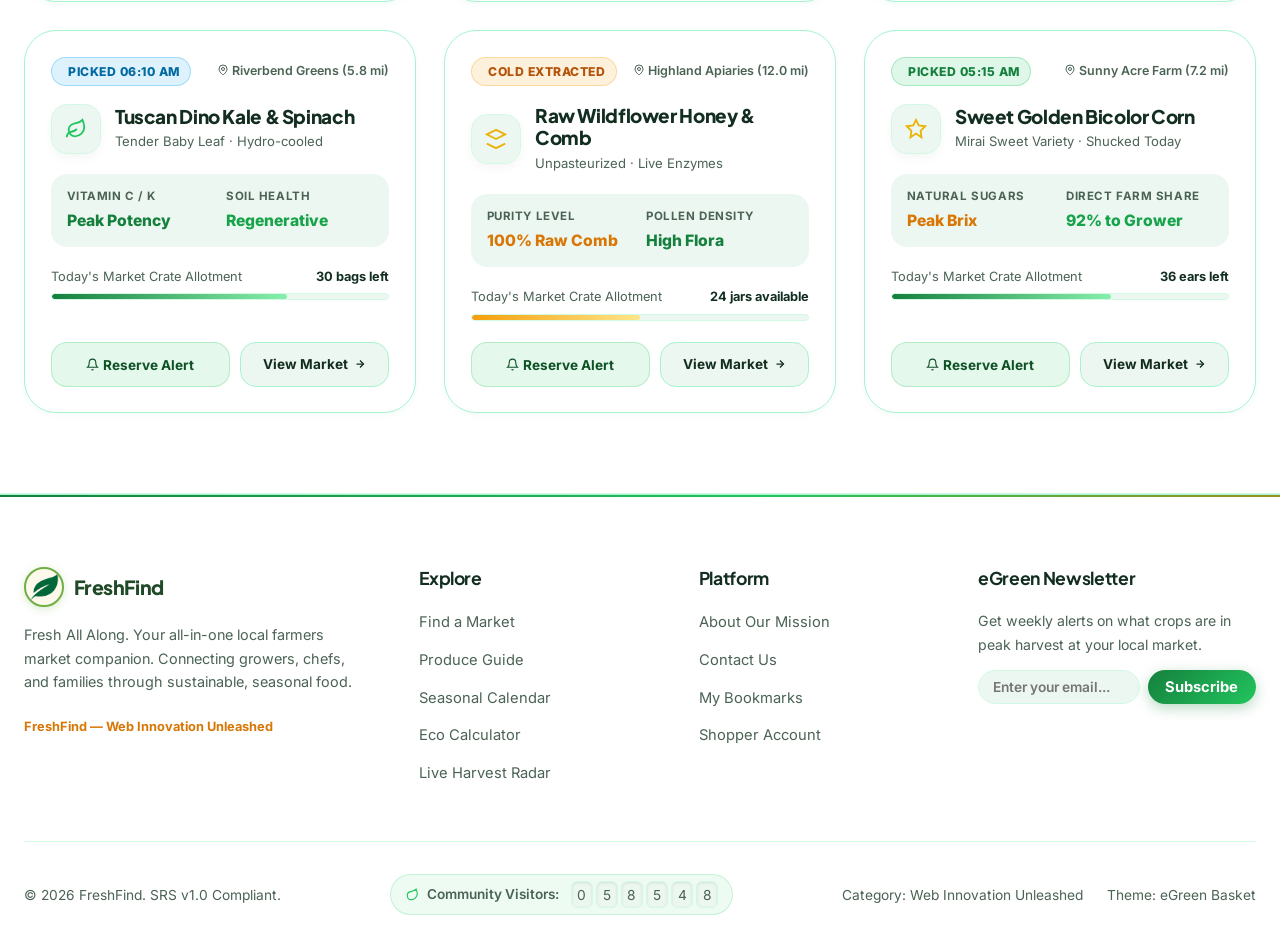
==== commit 58b279ed: "fix: navbar search for city/fruit/veg, bookmark icon button, and 4 team photos on contact page" ====
--- a/index.html
+++ b/index.html
@@ -281,12 +281,11 @@
         </button>
 
         <!-- Saved Bookmarks Pill (Bookmark Ribbon Icon) -->
-        <button id="navCartBtn" class="nav-cart-pill-btn" title="Saved Bookmarks" aria-label="Saved Bookmarks">
+        <button id="navCartBtn" class="nav-icon-circle-btn nav-bookmark-icon-btn" title="Saved Bookmarks" aria-label="Saved Bookmarks">
           <svg viewBox="0 0 24 24" width="18" height="18" fill="none" stroke="currentColor" stroke-width="2" stroke-linecap="round" stroke-linejoin="round">
-            <path d="M19 21l-7-5-7 5V5a2 2 0 0 1 2-2h10a2 2 0 0 1 2 2z"></path>
+            <path d="M19 21l-7-5-7 5V5a2 2 0 0 1 2-2h10a2 2 0 0 1 2 2z"/>
           </svg>
-          <span class="nav-cart-label">Saved</span>
-          <span id="headerBookmarkBadge" class="nav-cart-badge">0</span>
+          <span id="headerBookmarkBadge" class="nav-bookmark-badge">0</span>
         </button>
 
         <!-- Mobile Hamburger Toggle -->
--- a/css/components.css
+++ b/css/components.css
@@ -5477,3 +5477,46 @@
 
 /* Itinerary output initially hidden */
 #itineraryOutputCard { display: none; }
+
+
+.nav-bookmark-icon-btn {
+  position: relative;
+  width: 42px;
+  height: 42px;
+  border-radius: 50%;
+  background: var(--bg-surface);
+  border: 1px solid var(--border-medium);
+  display: flex;
+  align-items: center;
+  justify-content: center;
+  color: var(--text-main);
+  cursor: pointer;
+  transition: all var(--transition-fast);
+  box-shadow: var(--shadow-sm);
+}
+
+.nav-bookmark-icon-btn:hover {
+  background: var(--bg-muted);
+  border-color: var(--primary);
+  color: var(--primary);
+  transform: translateY(-1px);
+}
+
+.nav-bookmark-badge {
+  position: absolute;
+  top: -2px;
+  right: -2px;
+  background: #ef4444;
+  color: #fff;
+  font-size: 0.68rem;
+  font-weight: 800;
+  min-width: 17px;
+  height: 17px;
+  border-radius: 9px;
+  display: flex;
+  align-items: center;
+  justify-content: center;
+  padding: 0 4px;
+  border: 2px solid #fff;
+  box-shadow: 0 2px 6px rgba(239, 68, 68, 0.4);
+}
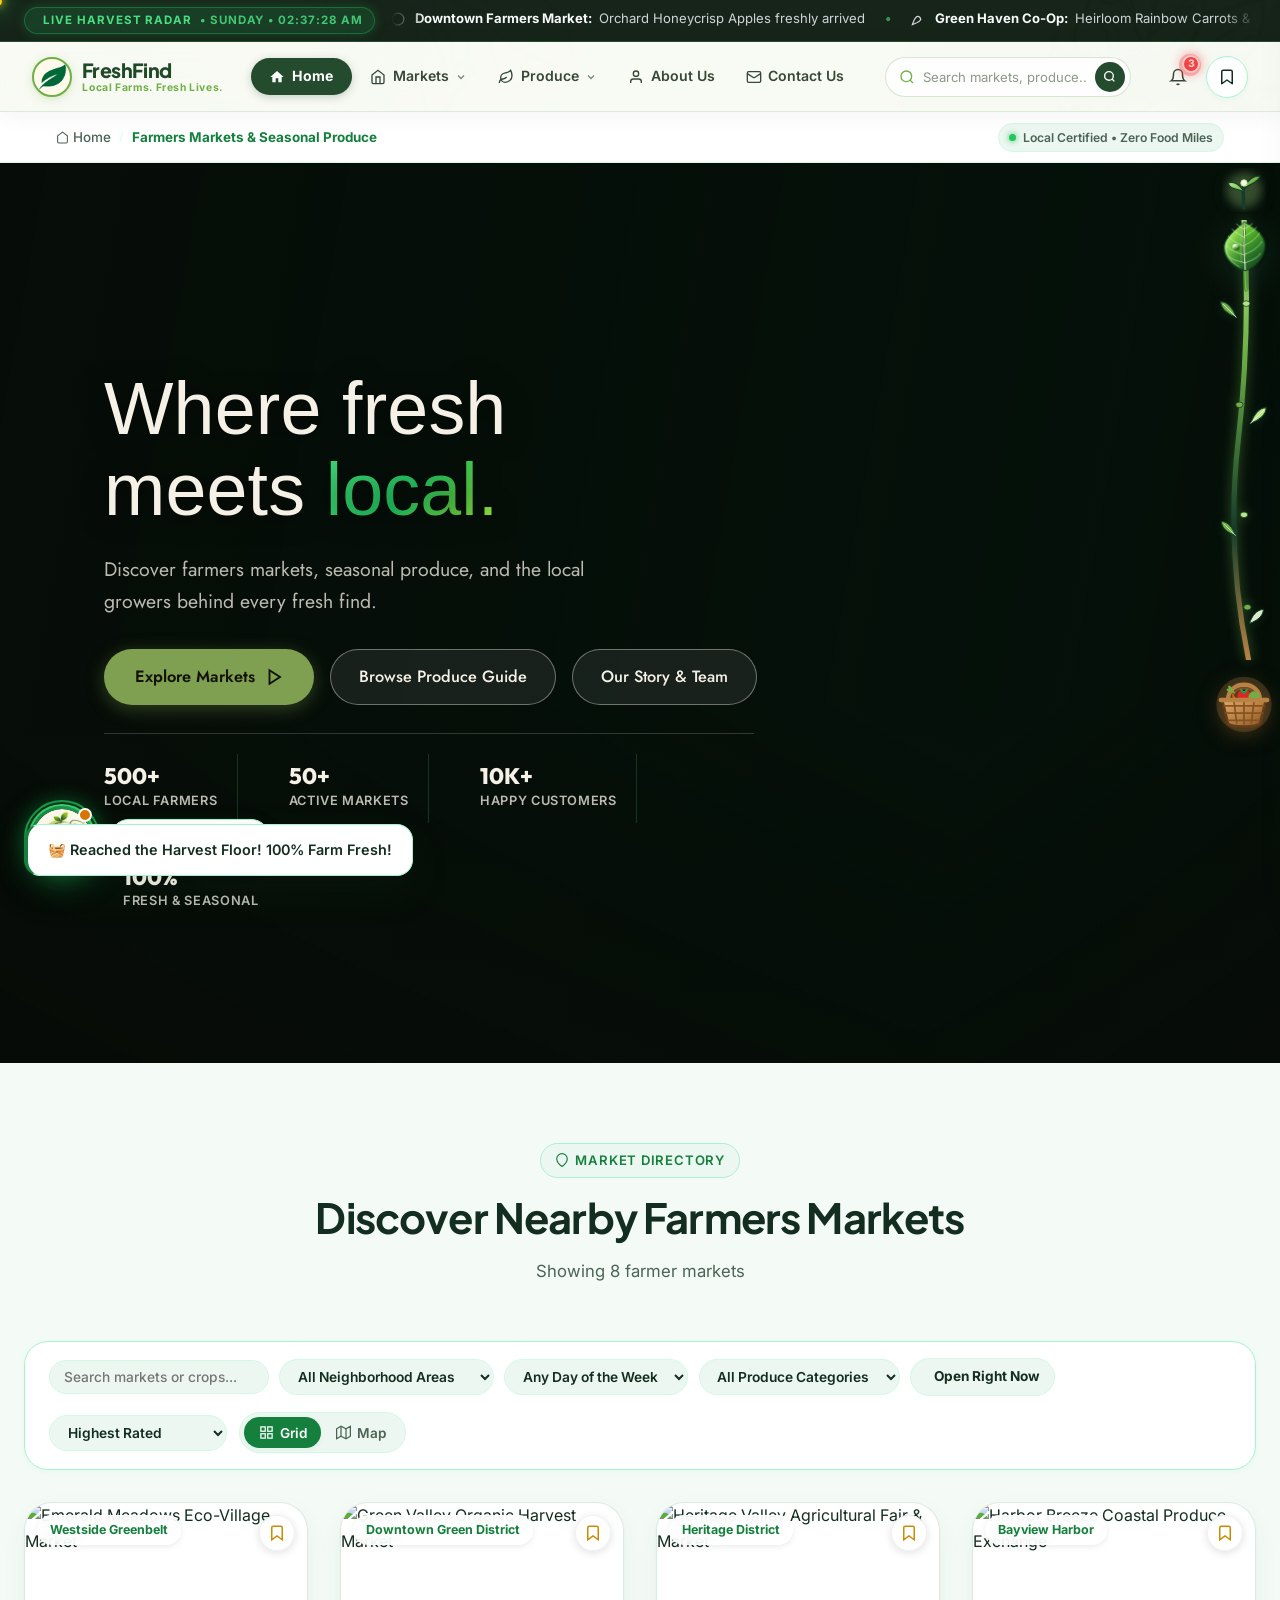
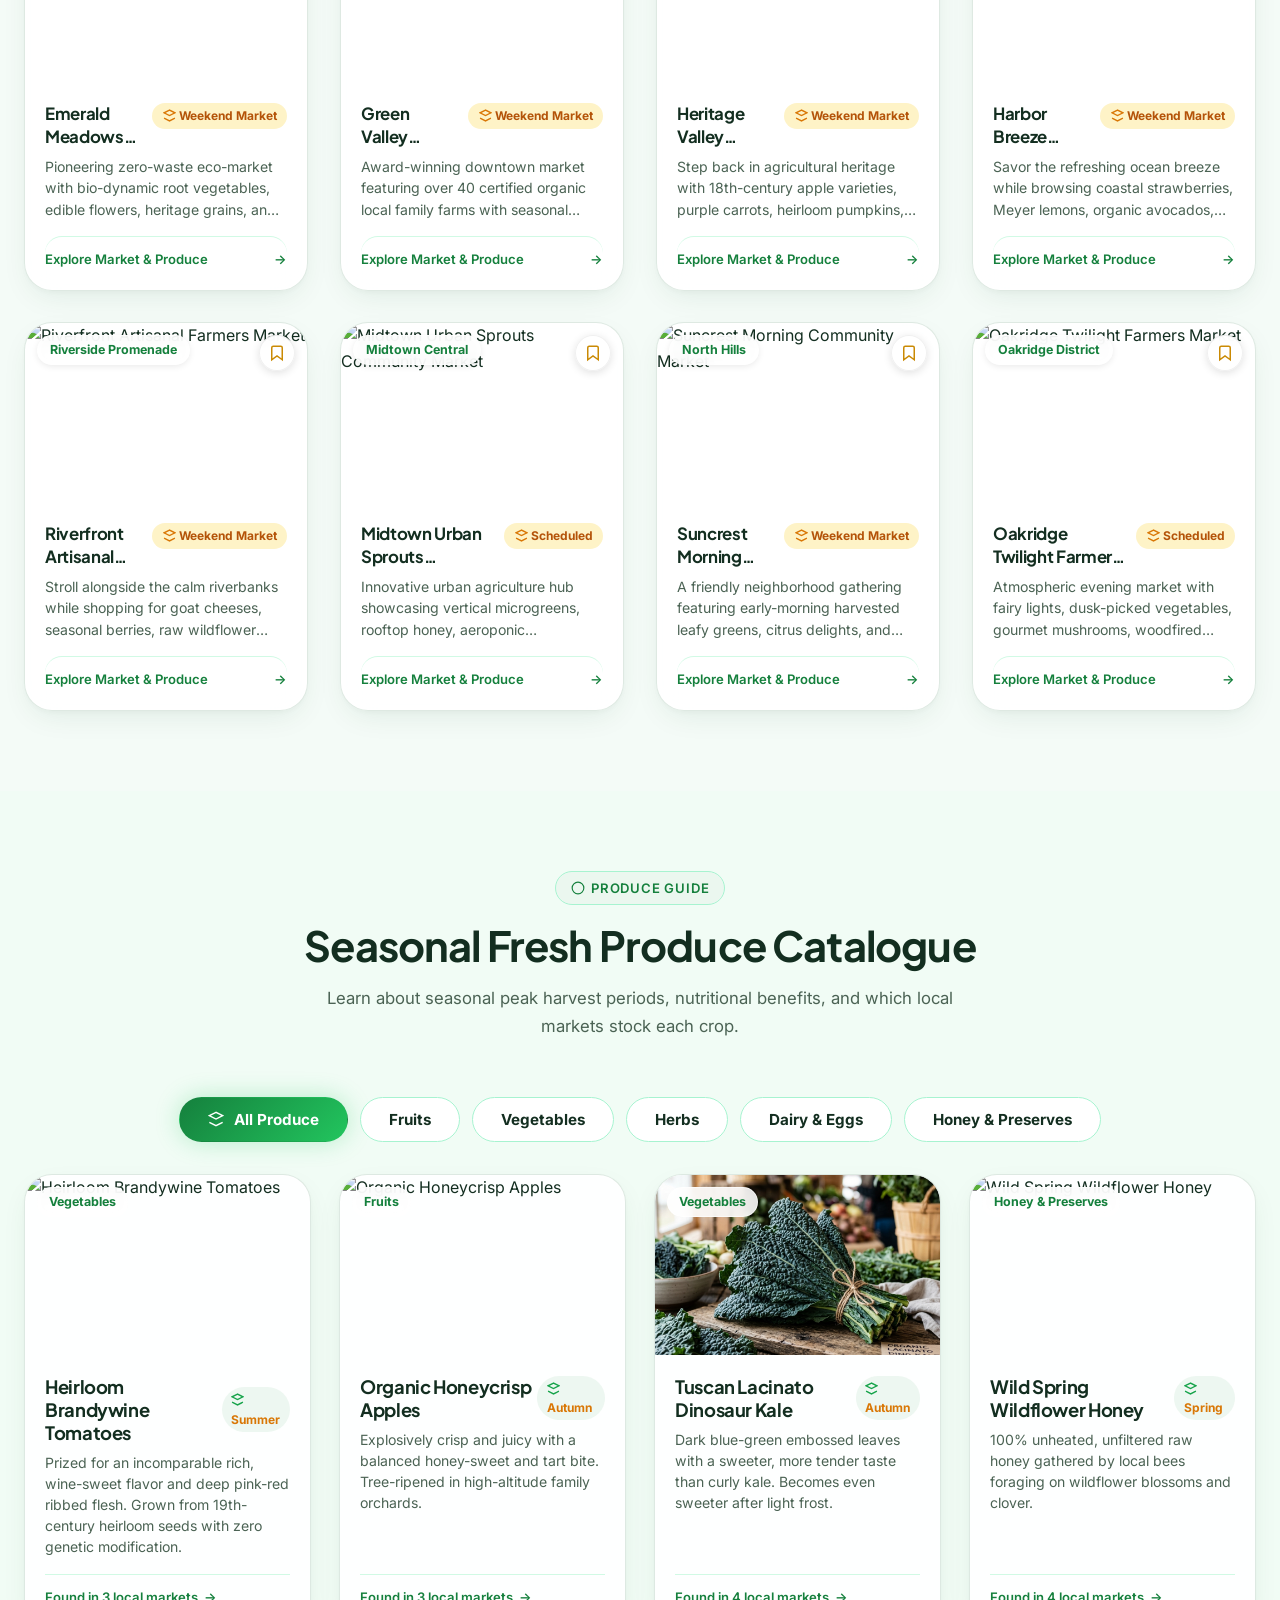
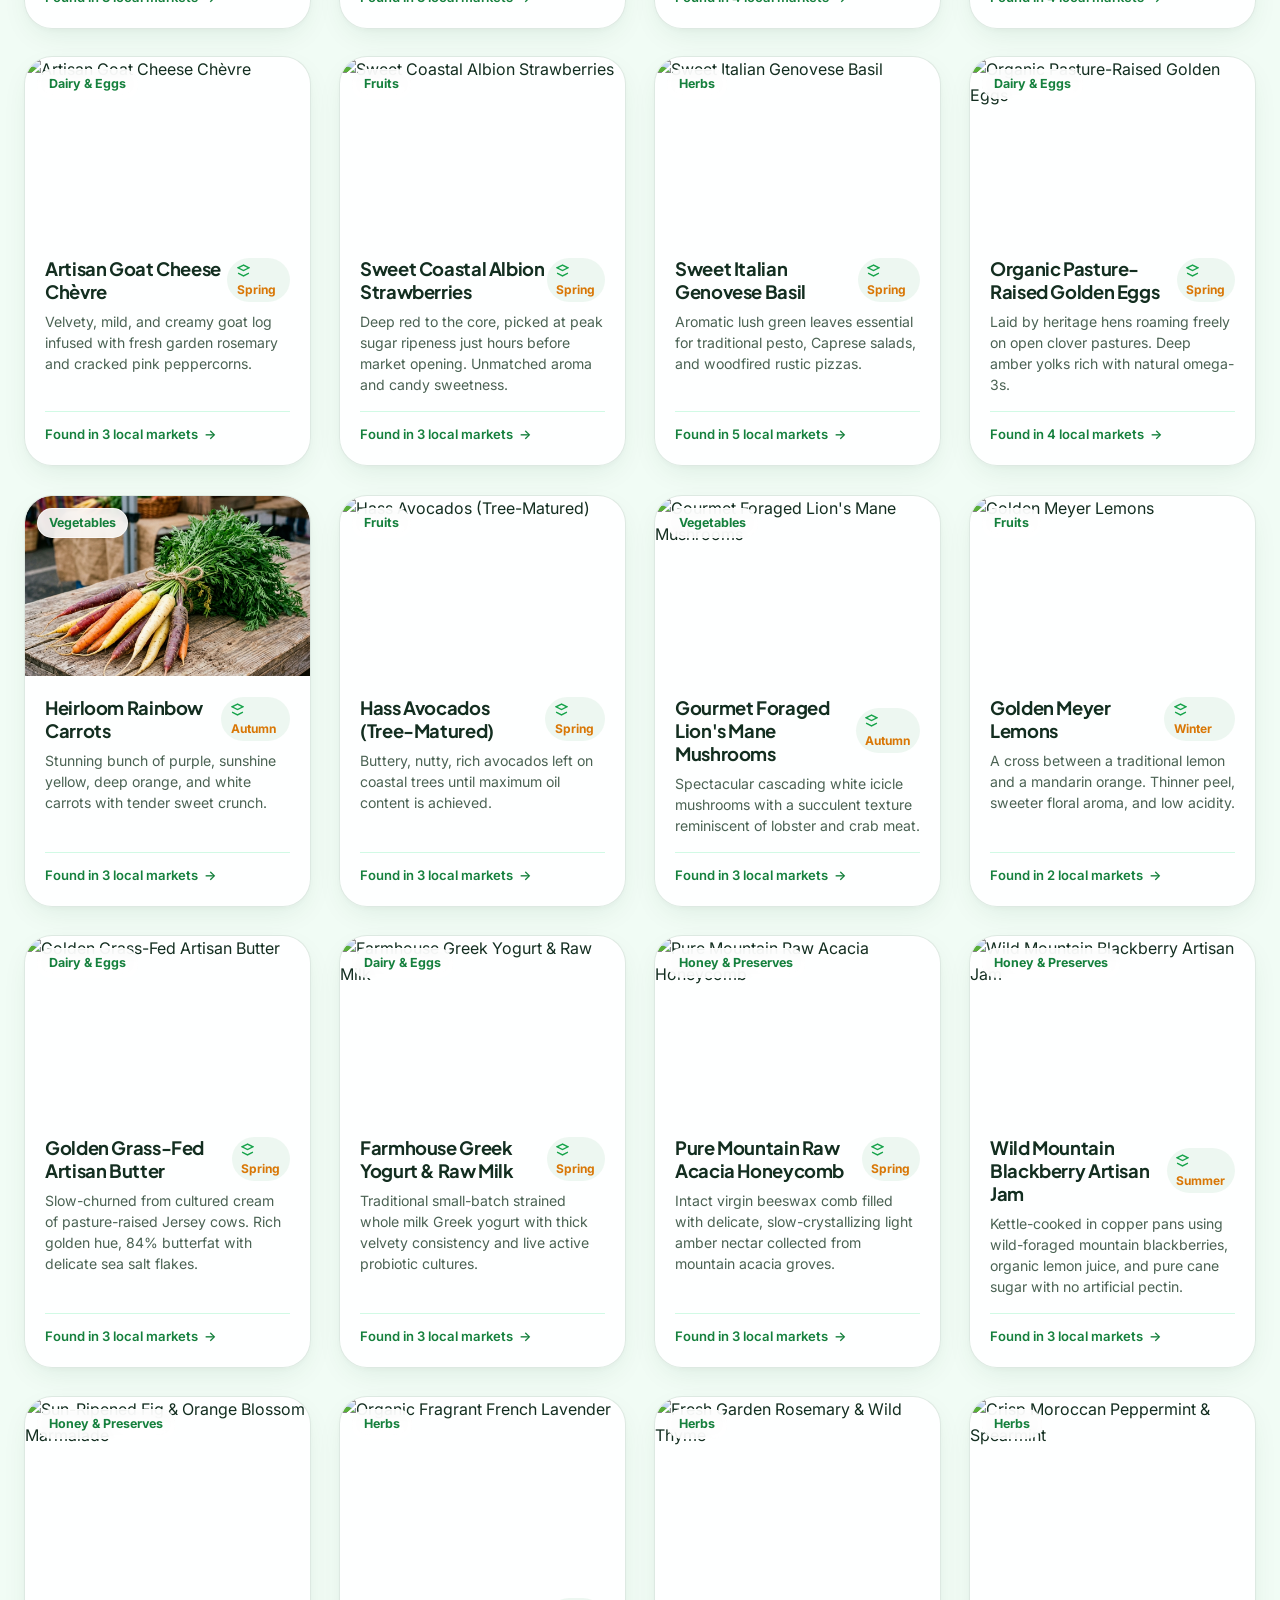
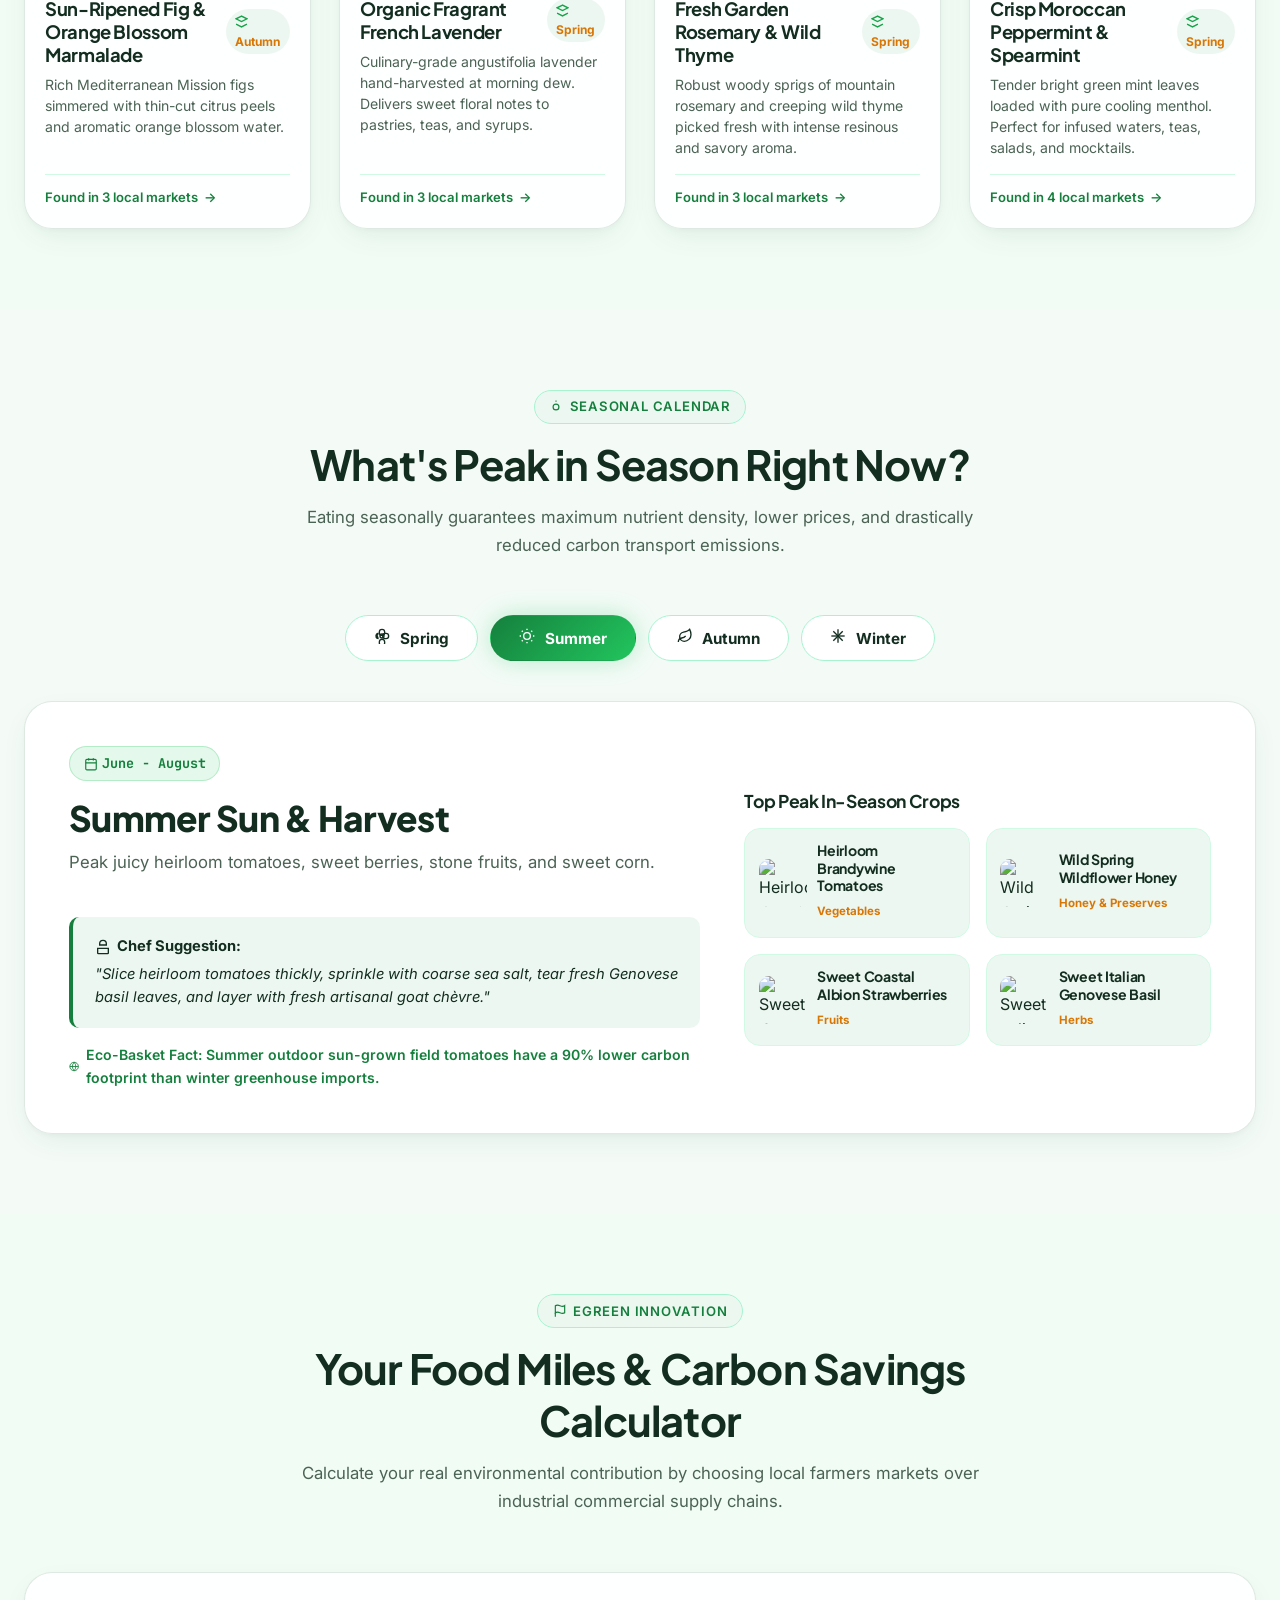
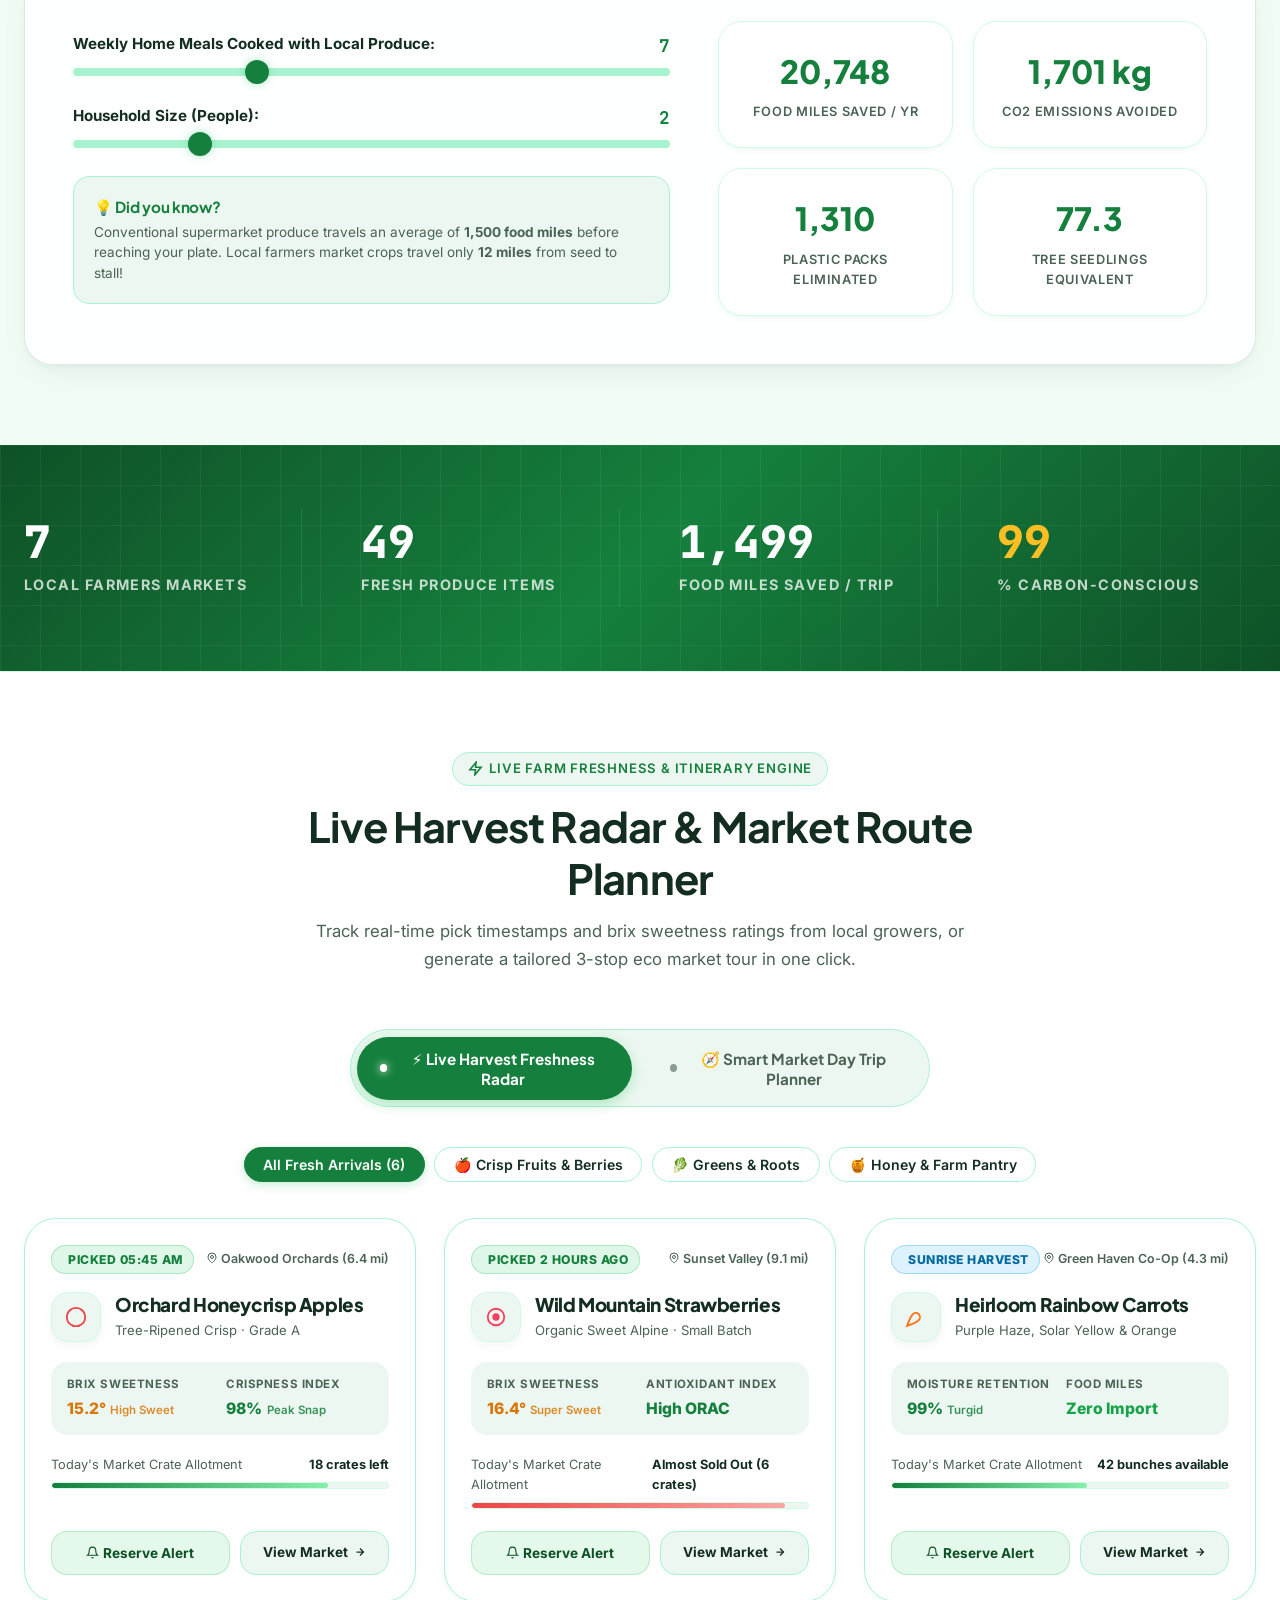
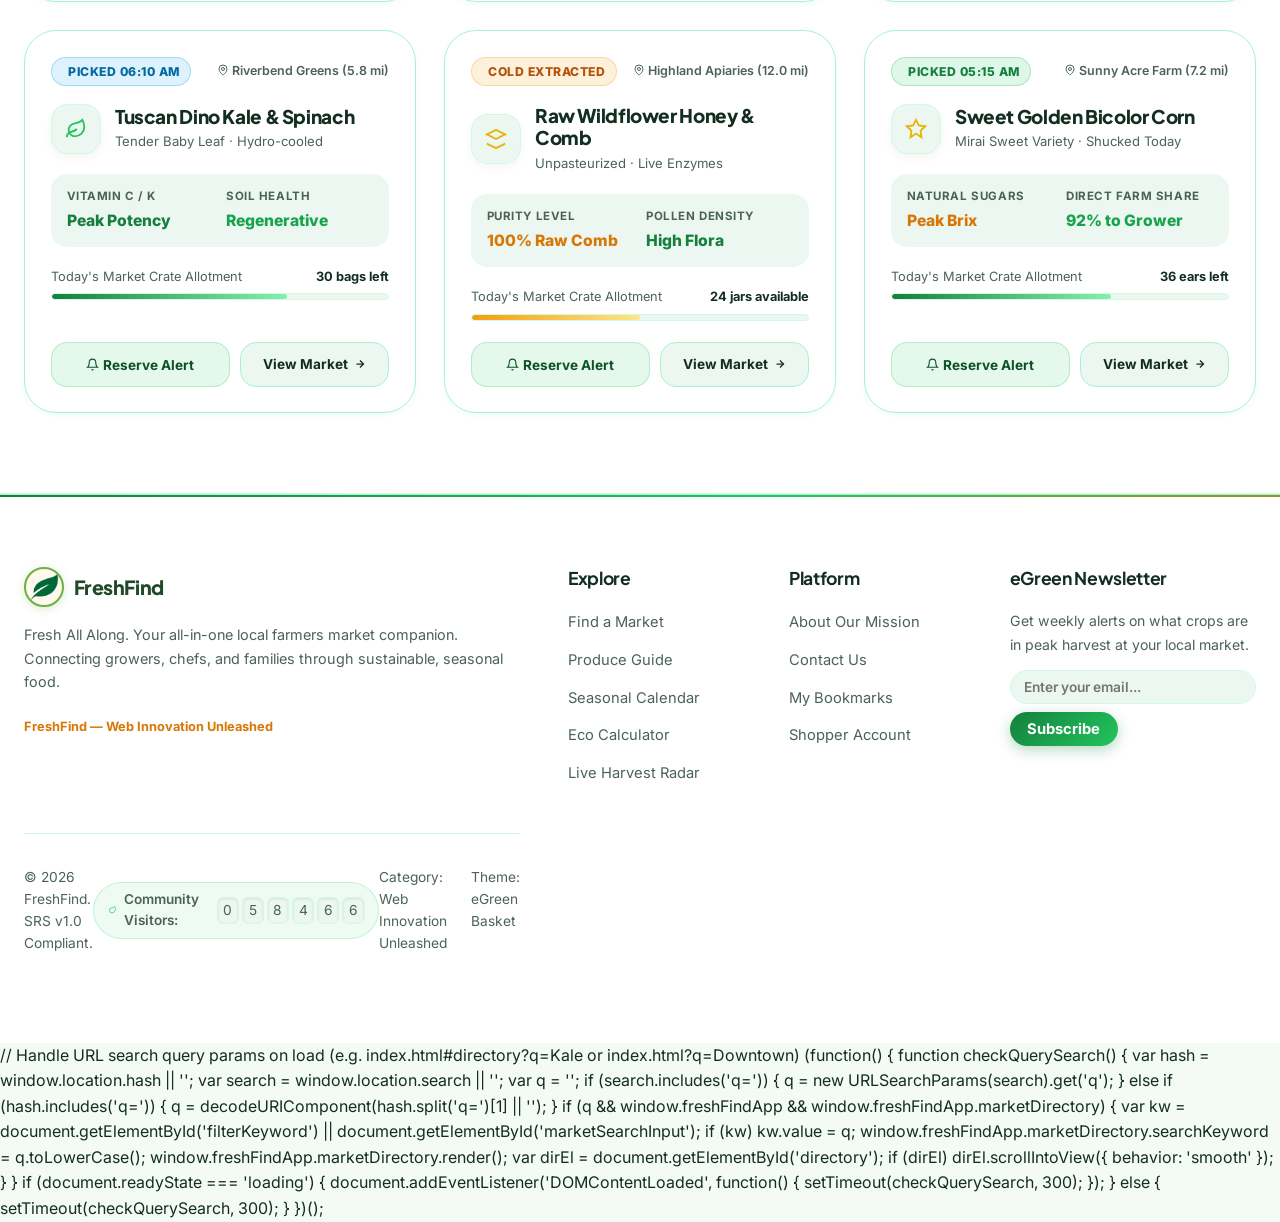
==== commit 4b080892: "fix: team cards 4 grid layout, samia sajid picture, footer newsletter subscribe, navbar search bar" ====
--- a/index.html
+++ b/index.html
@@ -1045,17 +1045,16 @@
         <div class="footer-col">
           <h4>eGreen Newsletter</h4>
           <p style="font-size:0.88rem; margin-bottom:0.85rem;">Get weekly alerts on what crops are in peak harvest at your local market.</p>
-          <form id="newsletterForm" onsubmit="event.preventDefault(); window.handleNewsletterSubscribe(this);">
+          <form class="newsletter-form-box" onsubmit="event.preventDefault(); window.handleNewsletterSubscribe(this);">
             <div style="display:flex; gap:0.5rem; flex-wrap:wrap;">
-              <input type="email" id="newsletterEmailInput" required placeholder="Enter your email..." class="filter-select" style="flex:1; min-width:160px; padding:0.5rem 0.85rem; border-radius:var(--radius-full);">
-              <button type="submit" class="btn-primary" style="padding:0.5rem 1.1rem; font-weight:700; border-radius:var(--radius-full); cursor:pointer;">Subscribe</button>
-            </div>
-            <div id="newsletterSuccessMsg" style="display:none; font-size:0.85rem; color:#22c55e; font-weight:700; margin-top:0.6rem; align-items:center; gap:0.3rem;">
+              <input type="email" class="filter-select newsletter-input" required placeholder="Enter your email..." style="flex:1; min-width:160px; padding:0.5rem 0.85rem; border-radius:var(--radius-full);">
+              <button type="submit" class="btn-primary newsletter-btn" style="padding:0.5rem 1.1rem; font-weight:700; border-radius:var(--radius-full); cursor:pointer;">Subscribe</button>
+            </div>
+            <div class="newsletter-success-msg" style="display:none; font-size:0.85rem; color:#22c55e; font-weight:700; margin-top:0.6rem; align-items:center; gap:0.3rem;">
               ✓ Thank you for subscribing to eGreen Harvest Newsletter!
             </div>
           </form>
         </div>
-      </div>
 
       <div class="footer-bottom">
         <div>© 2026 FreshFind. SRS v1.0 Compliant.</div>
@@ -1842,5 +1841,33 @@
       }
     })();
   </script>
+
+    // Handle URL search query params on load (e.g. index.html#directory?q=Kale or index.html?q=Downtown)
+    (function() {
+      function checkQuerySearch() {
+        var hash = window.location.hash || '';
+        var search = window.location.search || '';
+        var q = '';
+        if (search.includes('q=')) {
+          q = new URLSearchParams(search).get('q');
+        } else if (hash.includes('q=')) {
+          q = decodeURIComponent(hash.split('q=')[1] || '');
+        }
+        if (q && window.freshFindApp && window.freshFindApp.marketDirectory) {
+          var kw = document.getElementById('filterKeyword') || document.getElementById('marketSearchInput');
+          if (kw) kw.value = q;
+          window.freshFindApp.marketDirectory.searchKeyword = q.toLowerCase();
+          window.freshFindApp.marketDirectory.render();
+          var dirEl = document.getElementById('directory');
+          if (dirEl) dirEl.scrollIntoView({ behavior: 'smooth' });
+        }
+      }
+      if (document.readyState === 'loading') {
+        document.addEventListener('DOMContentLoaded', function() { setTimeout(checkQuerySearch, 300); });
+      } else {
+        setTimeout(checkQuerySearch, 300);
+      }
+    })();
+
 </body>
 </html>
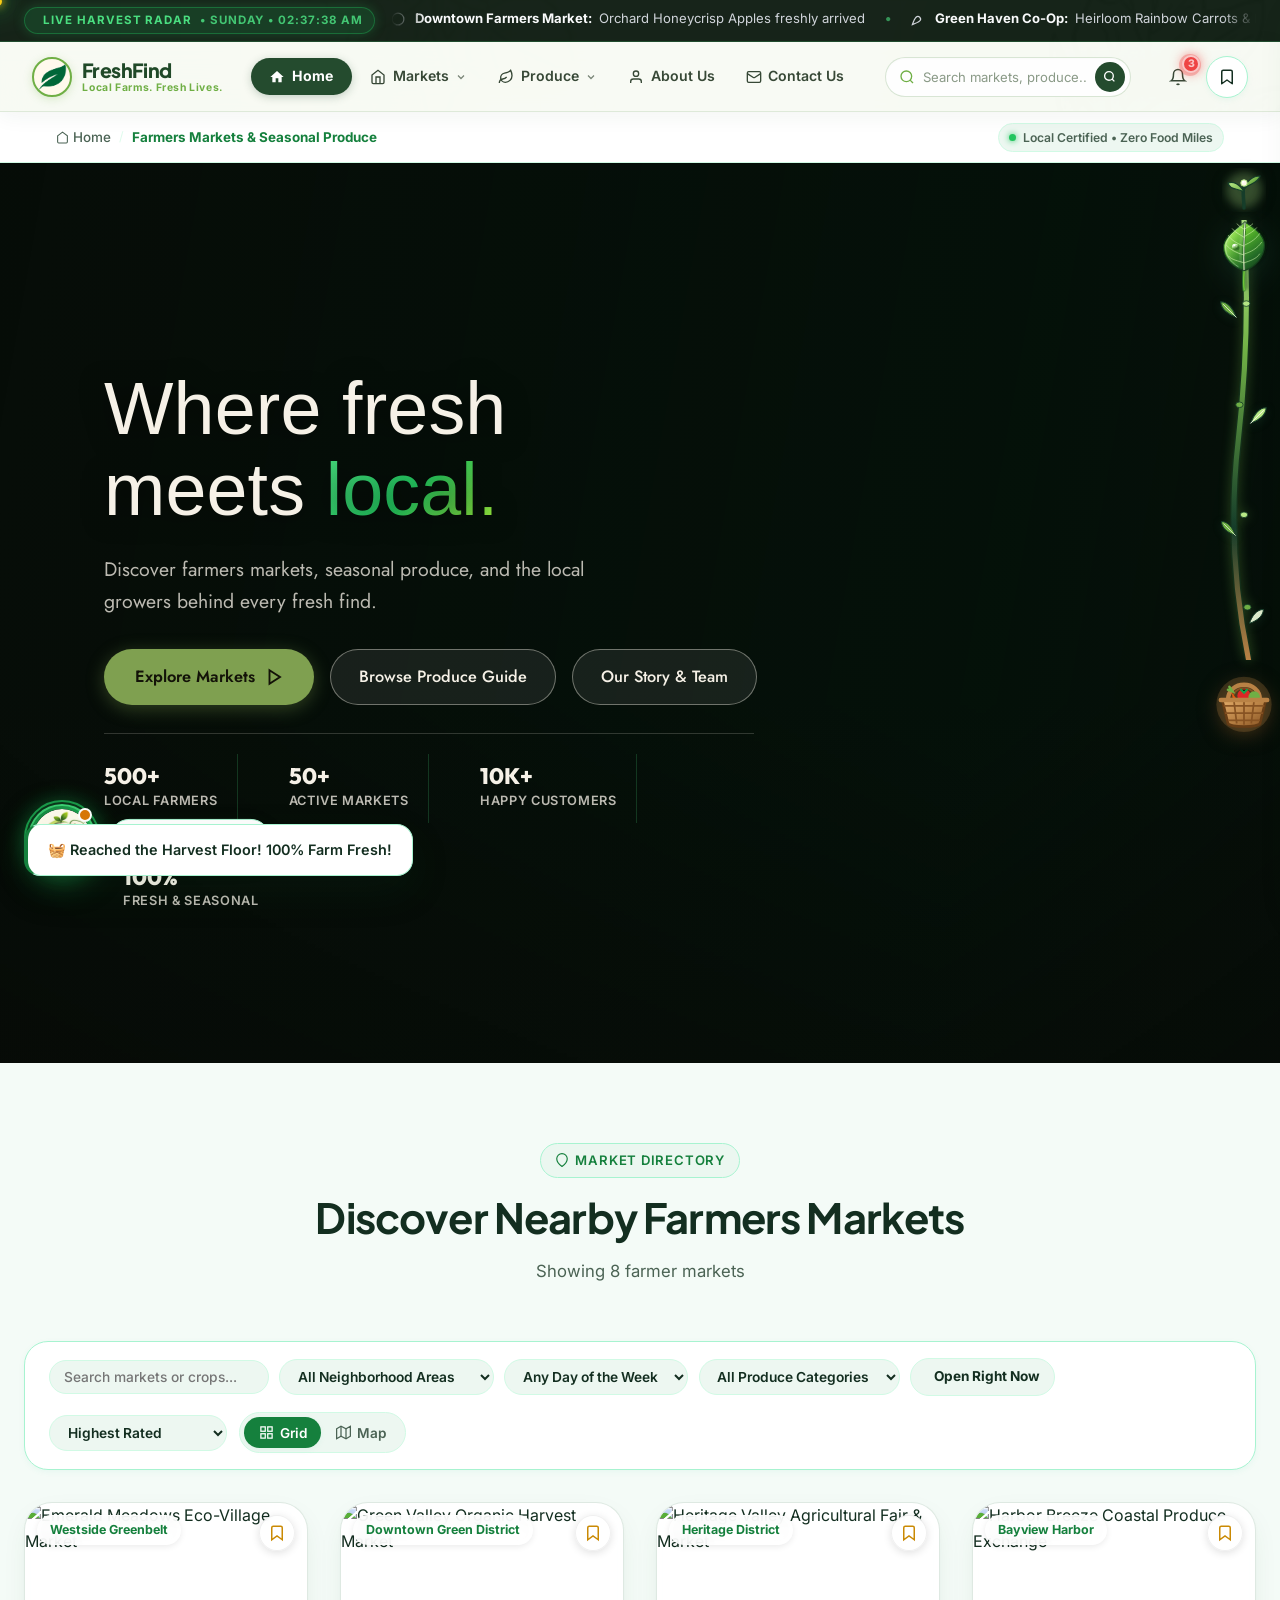
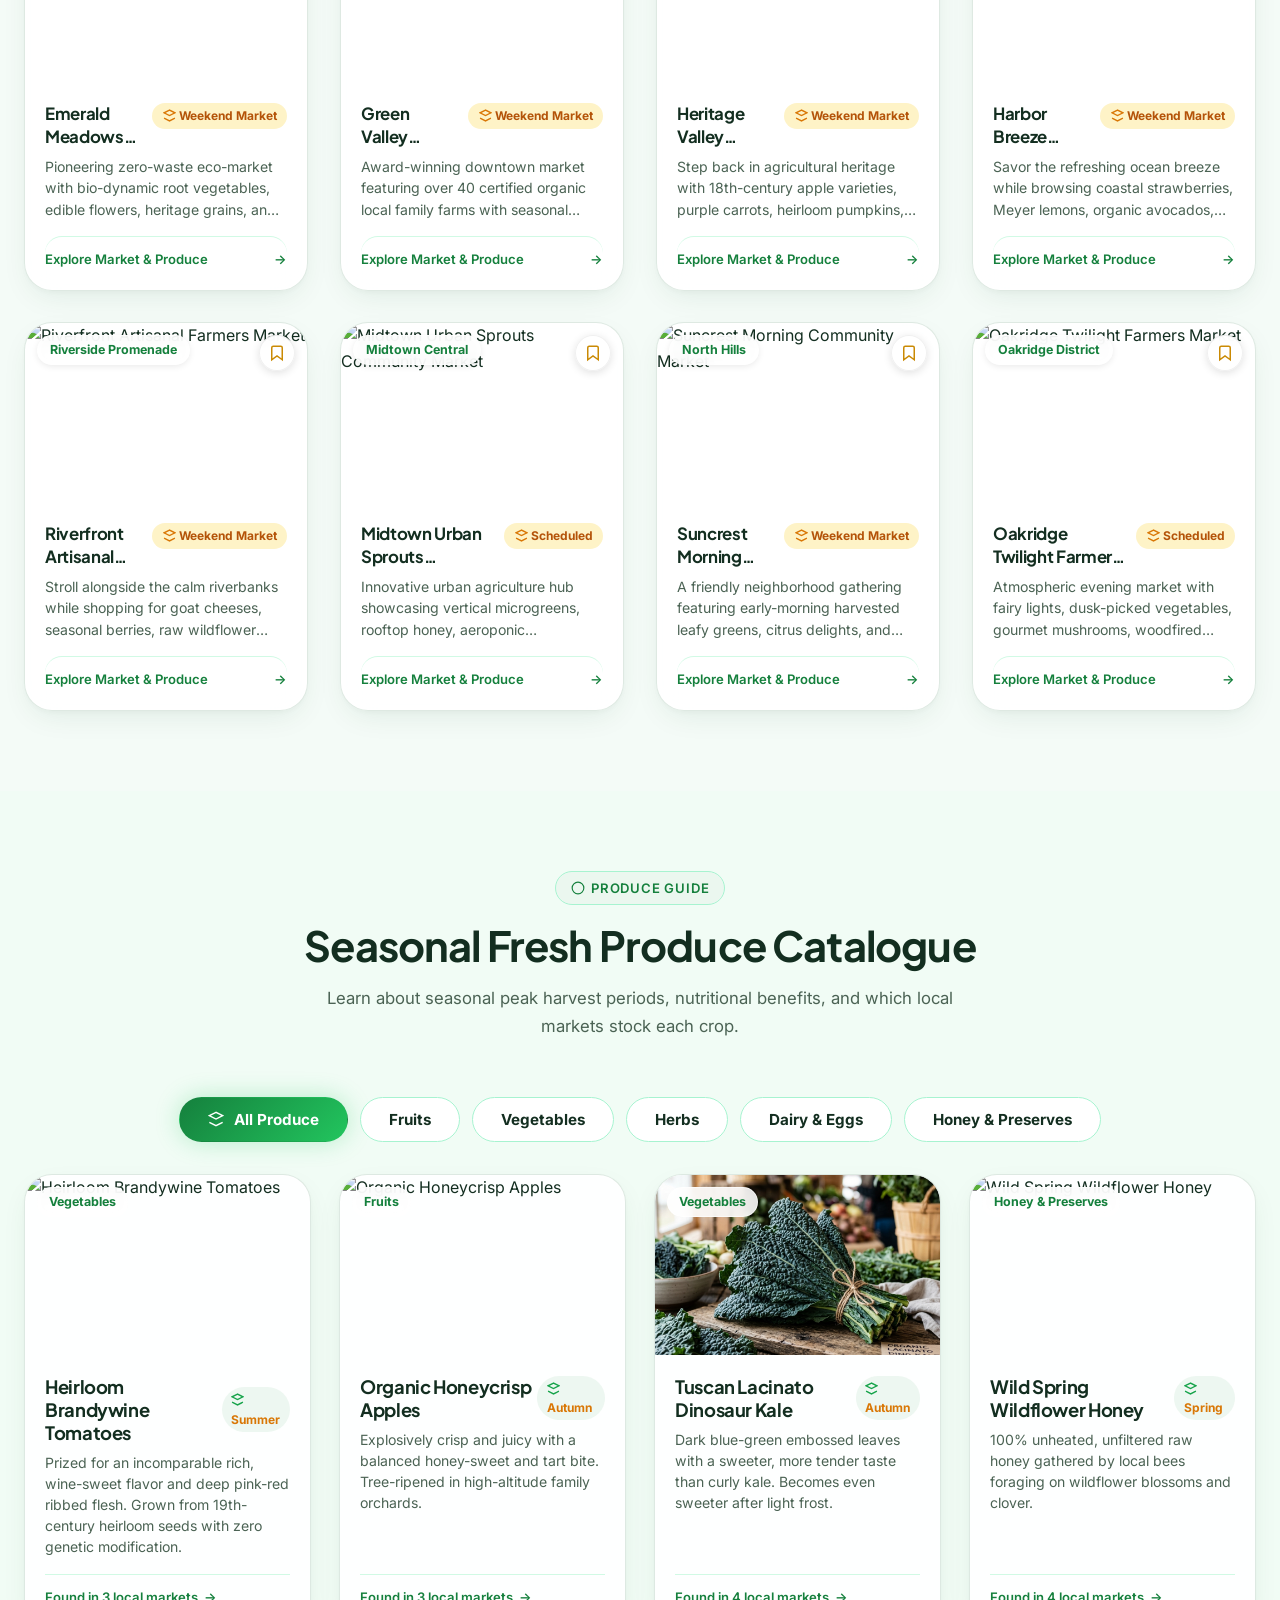
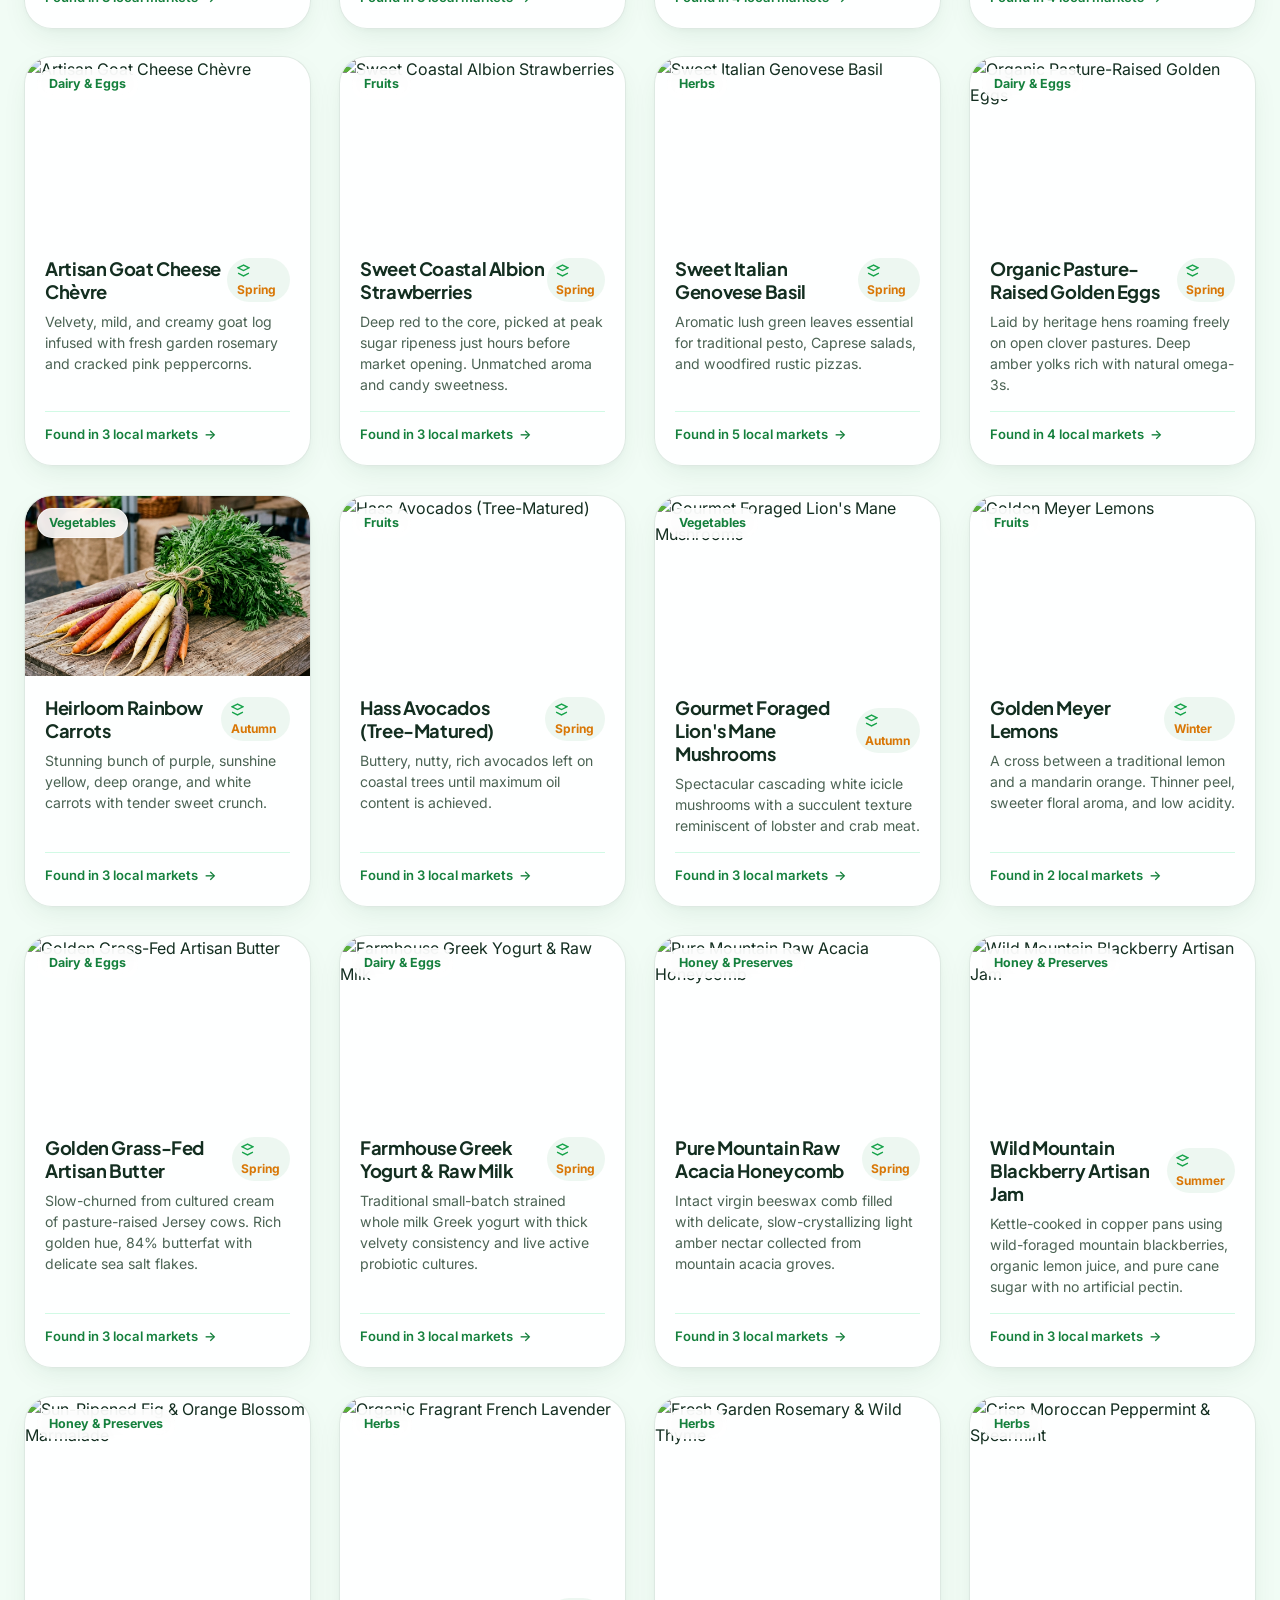
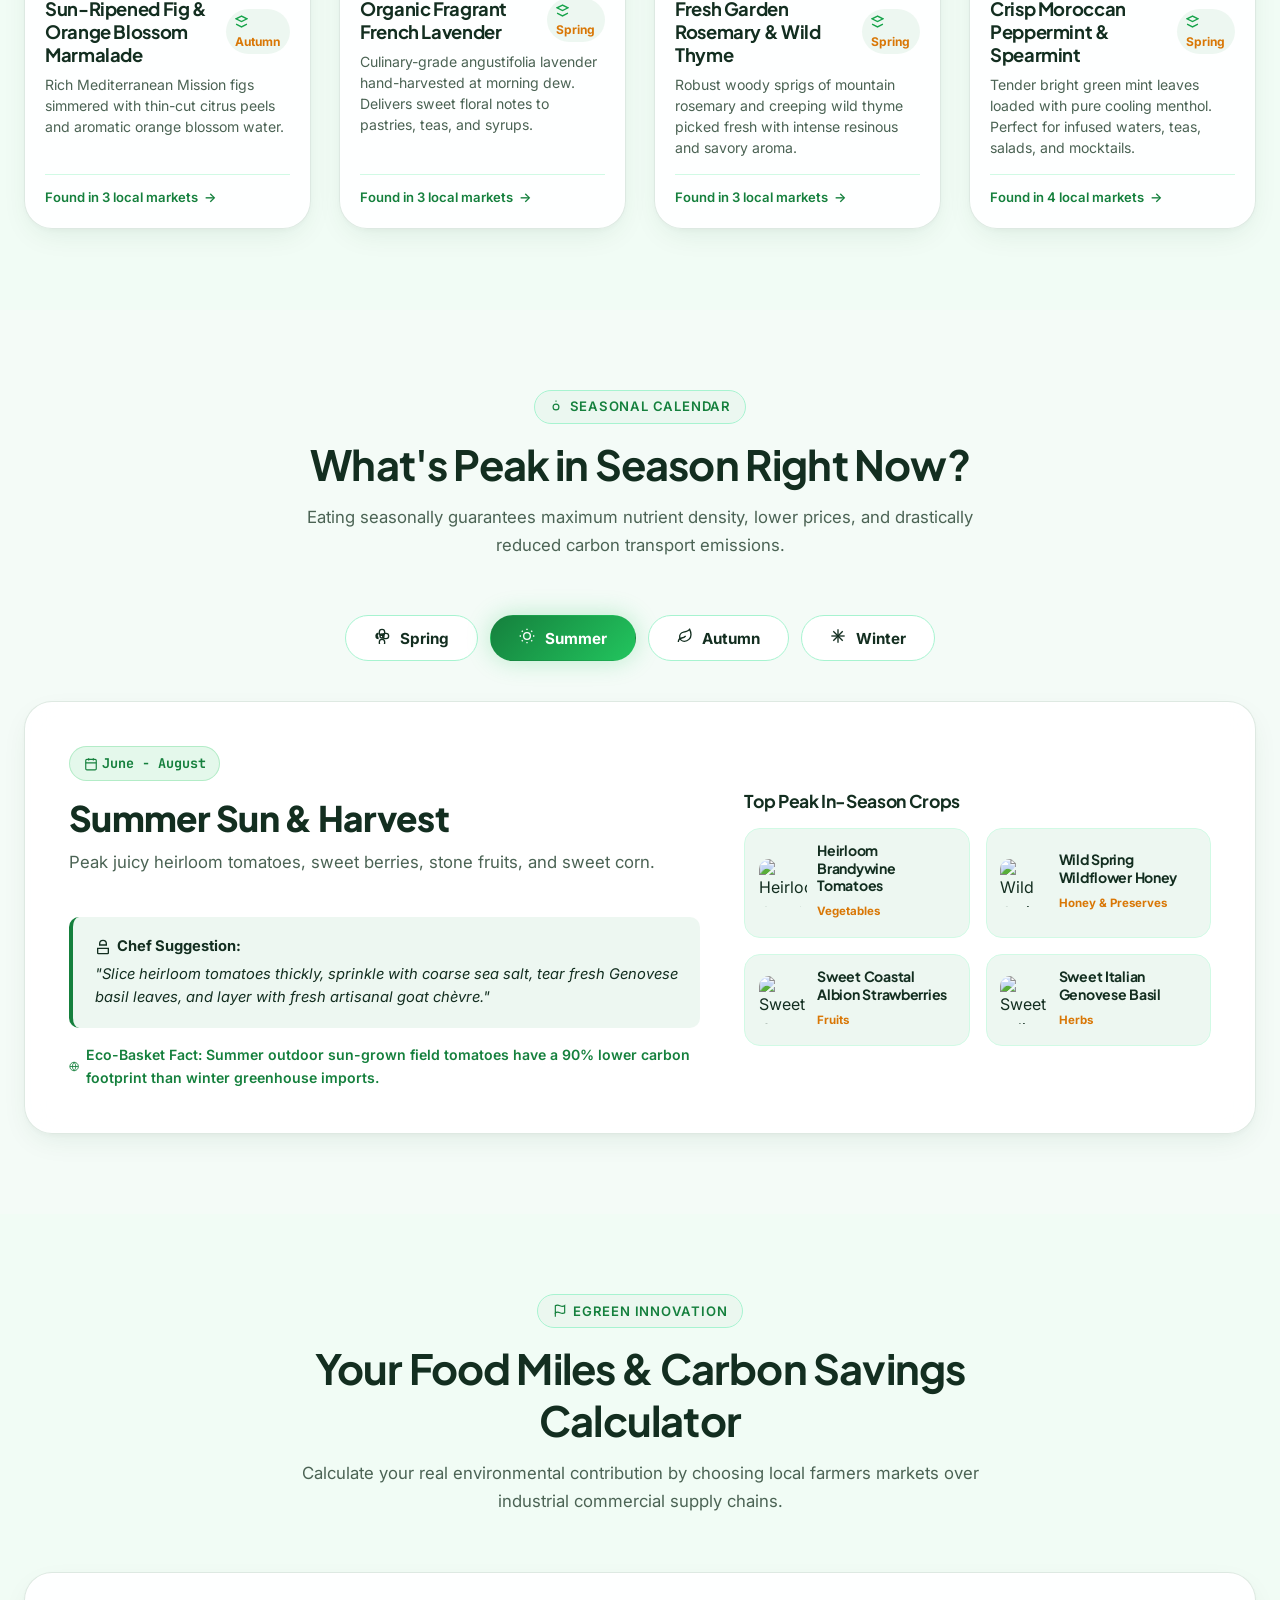
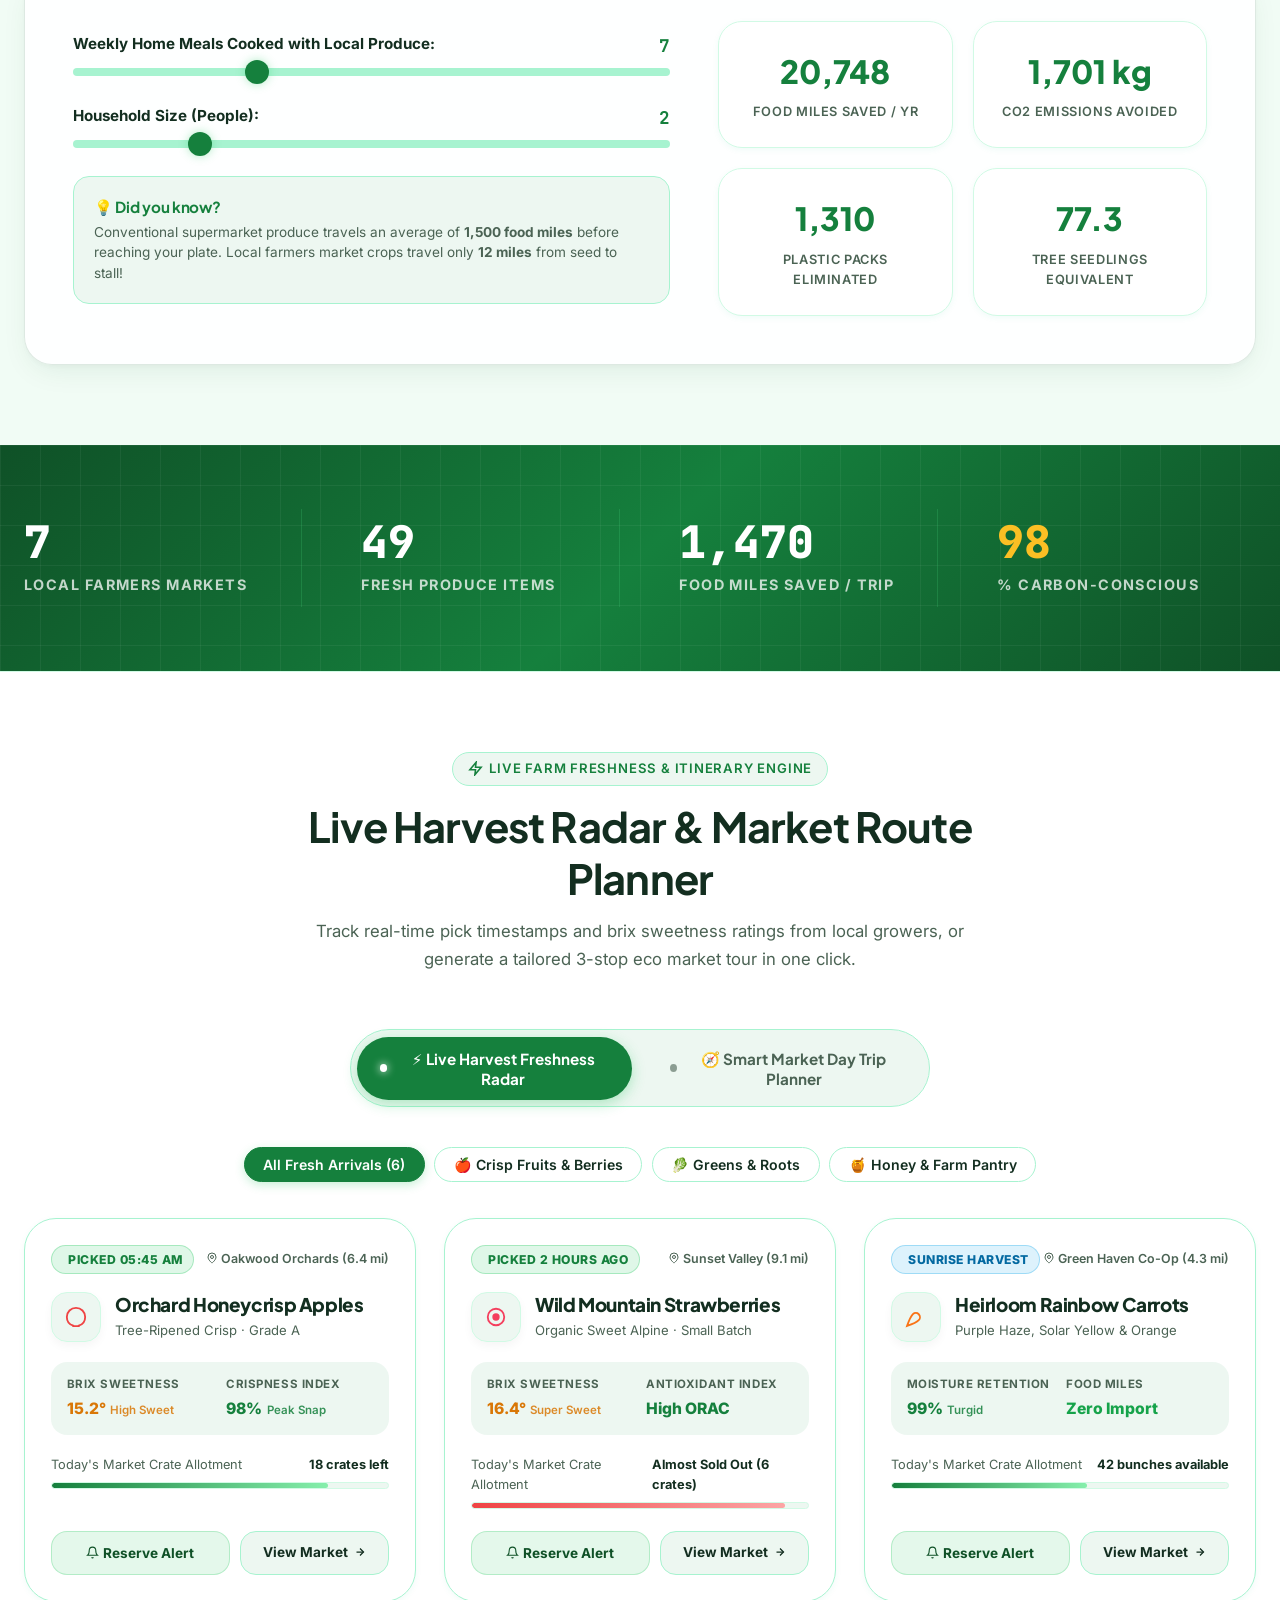
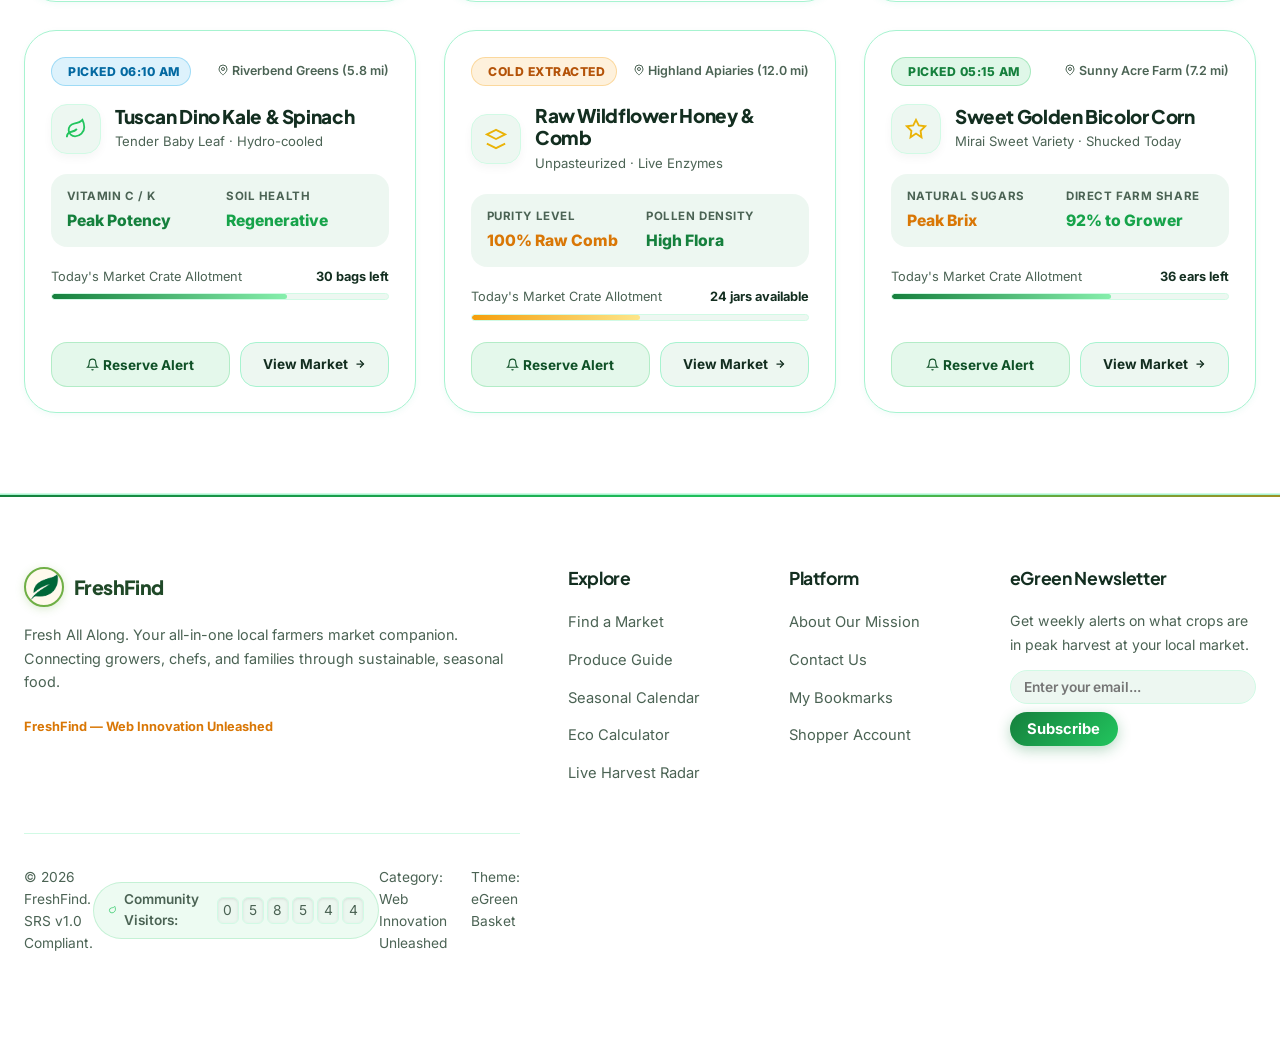
==== commit a6f51e2e: "fix: compact chatbot window height and remove raw JS text from index.html" ====
--- a/index.html
+++ b/index.html
@@ -1842,32 +1842,5 @@
     })();
   </script>
 
-    // Handle URL search query params on load (e.g. index.html#directory?q=Kale or index.html?q=Downtown)
-    (function() {
-      function checkQuerySearch() {
-        var hash = window.location.hash || '';
-        var search = window.location.search || '';
-        var q = '';
-        if (search.includes('q=')) {
-          q = new URLSearchParams(search).get('q');
-        } else if (hash.includes('q=')) {
-          q = decodeURIComponent(hash.split('q=')[1] || '');
-        }
-        if (q && window.freshFindApp && window.freshFindApp.marketDirectory) {
-          var kw = document.getElementById('filterKeyword') || document.getElementById('marketSearchInput');
-          if (kw) kw.value = q;
-          window.freshFindApp.marketDirectory.searchKeyword = q.toLowerCase();
-          window.freshFindApp.marketDirectory.render();
-          var dirEl = document.getElementById('directory');
-          if (dirEl) dirEl.scrollIntoView({ behavior: 'smooth' });
-        }
-      }
-      if (document.readyState === 'loading') {
-        document.addEventListener('DOMContentLoaded', function() { setTimeout(checkQuerySearch, 300); });
-      } else {
-        setTimeout(checkQuerySearch, 300);
-      }
-    })();
-
 </body>
 </html>
--- a/css/components.css
+++ b/css/components.css
@@ -3526,11 +3526,12 @@
 
 .chatbot-window {
   position: fixed;
-  bottom: 104px;
-  left: 28px;
+  bottom: 85px;
+  left: 24px;
   right: auto;
-  width: 395px;
-  height: 580px;
+  width: 350px;
+  height: 460px;
+  max-height: calc(100vh - 110px);
   max-width: calc(100vw - 32px);
   background: var(--bg-surface);
   border: 1px solid var(--border-glass);
--- a/css/responsive.css
+++ b/css/responsive.css
@@ -313,8 +313,9 @@
     width: calc(100vw - 32px);
     left: 16px;
     right: auto;
-    bottom: 88px;
-    height: 500px;
+    bottom: 80px;
+    height: 440px;
+    max-height: calc(100vh - 95px);
   }
 
   .bookmarks-drawer {
